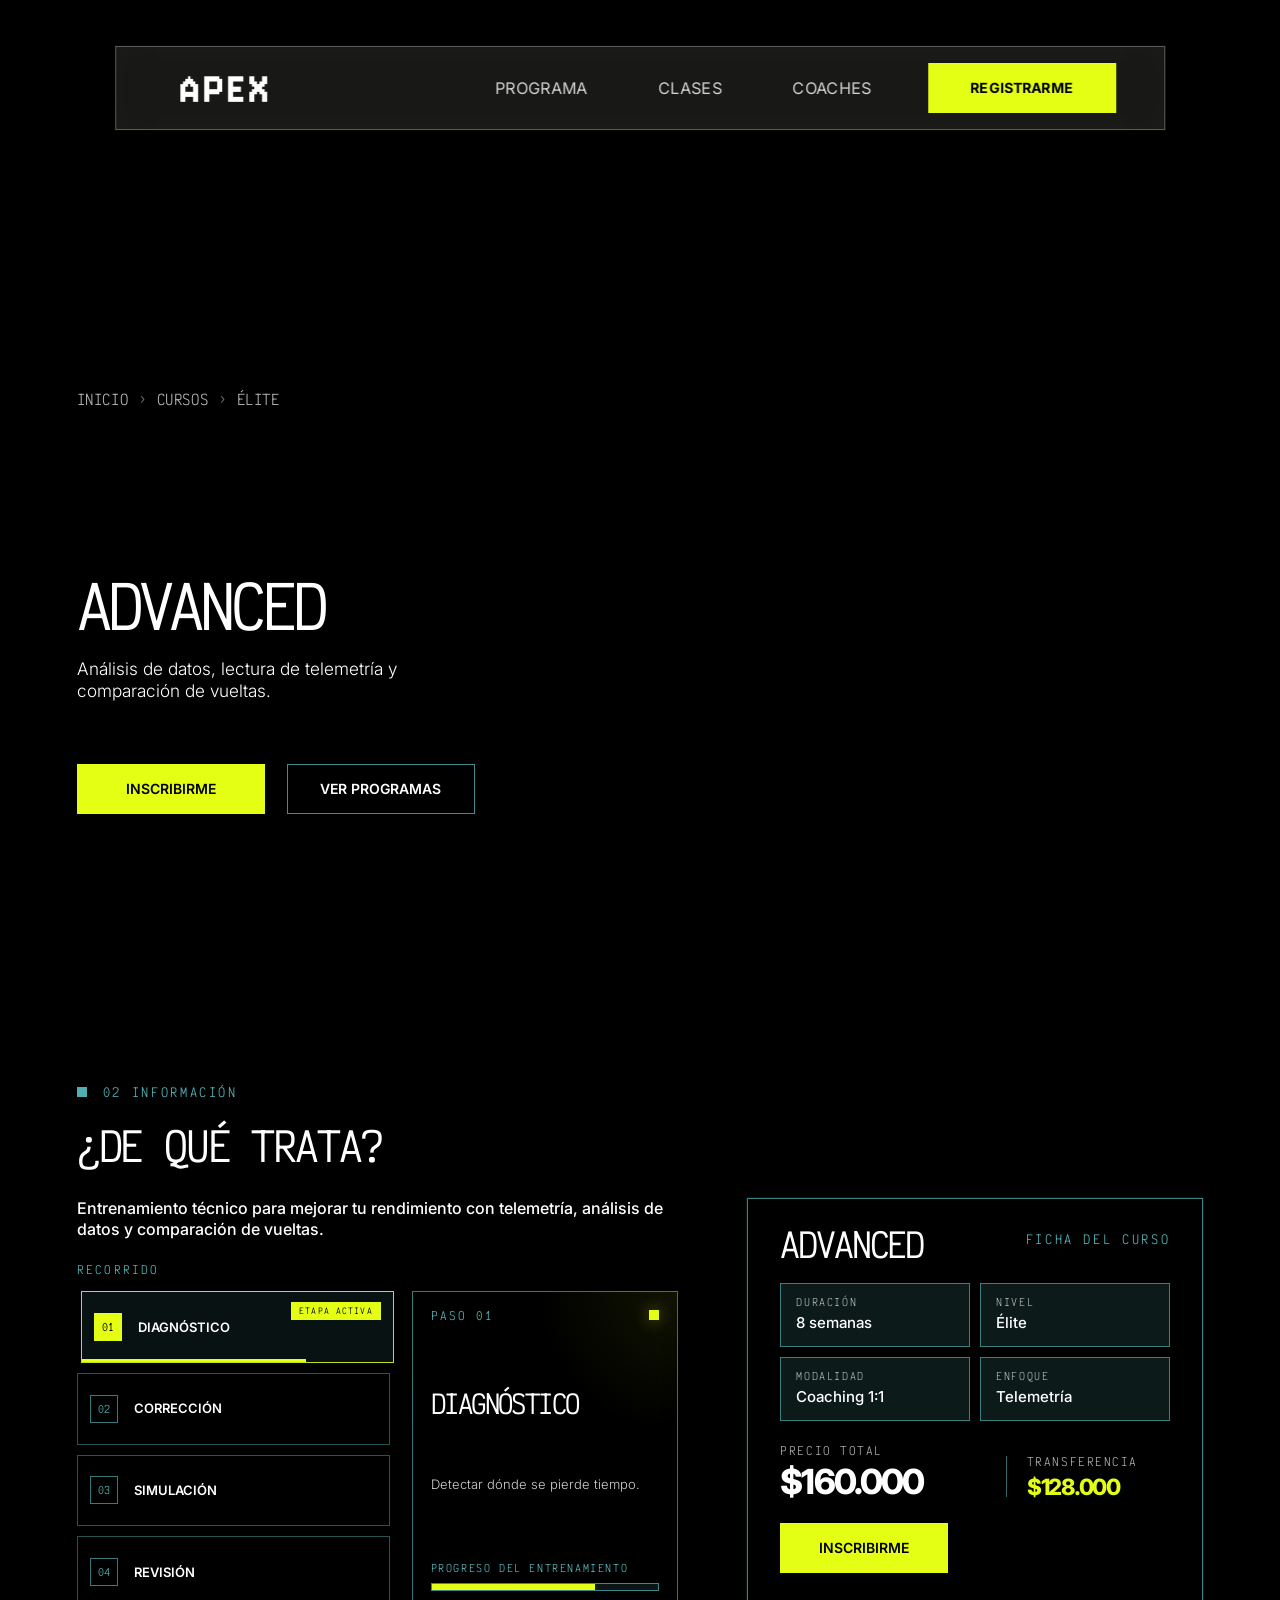
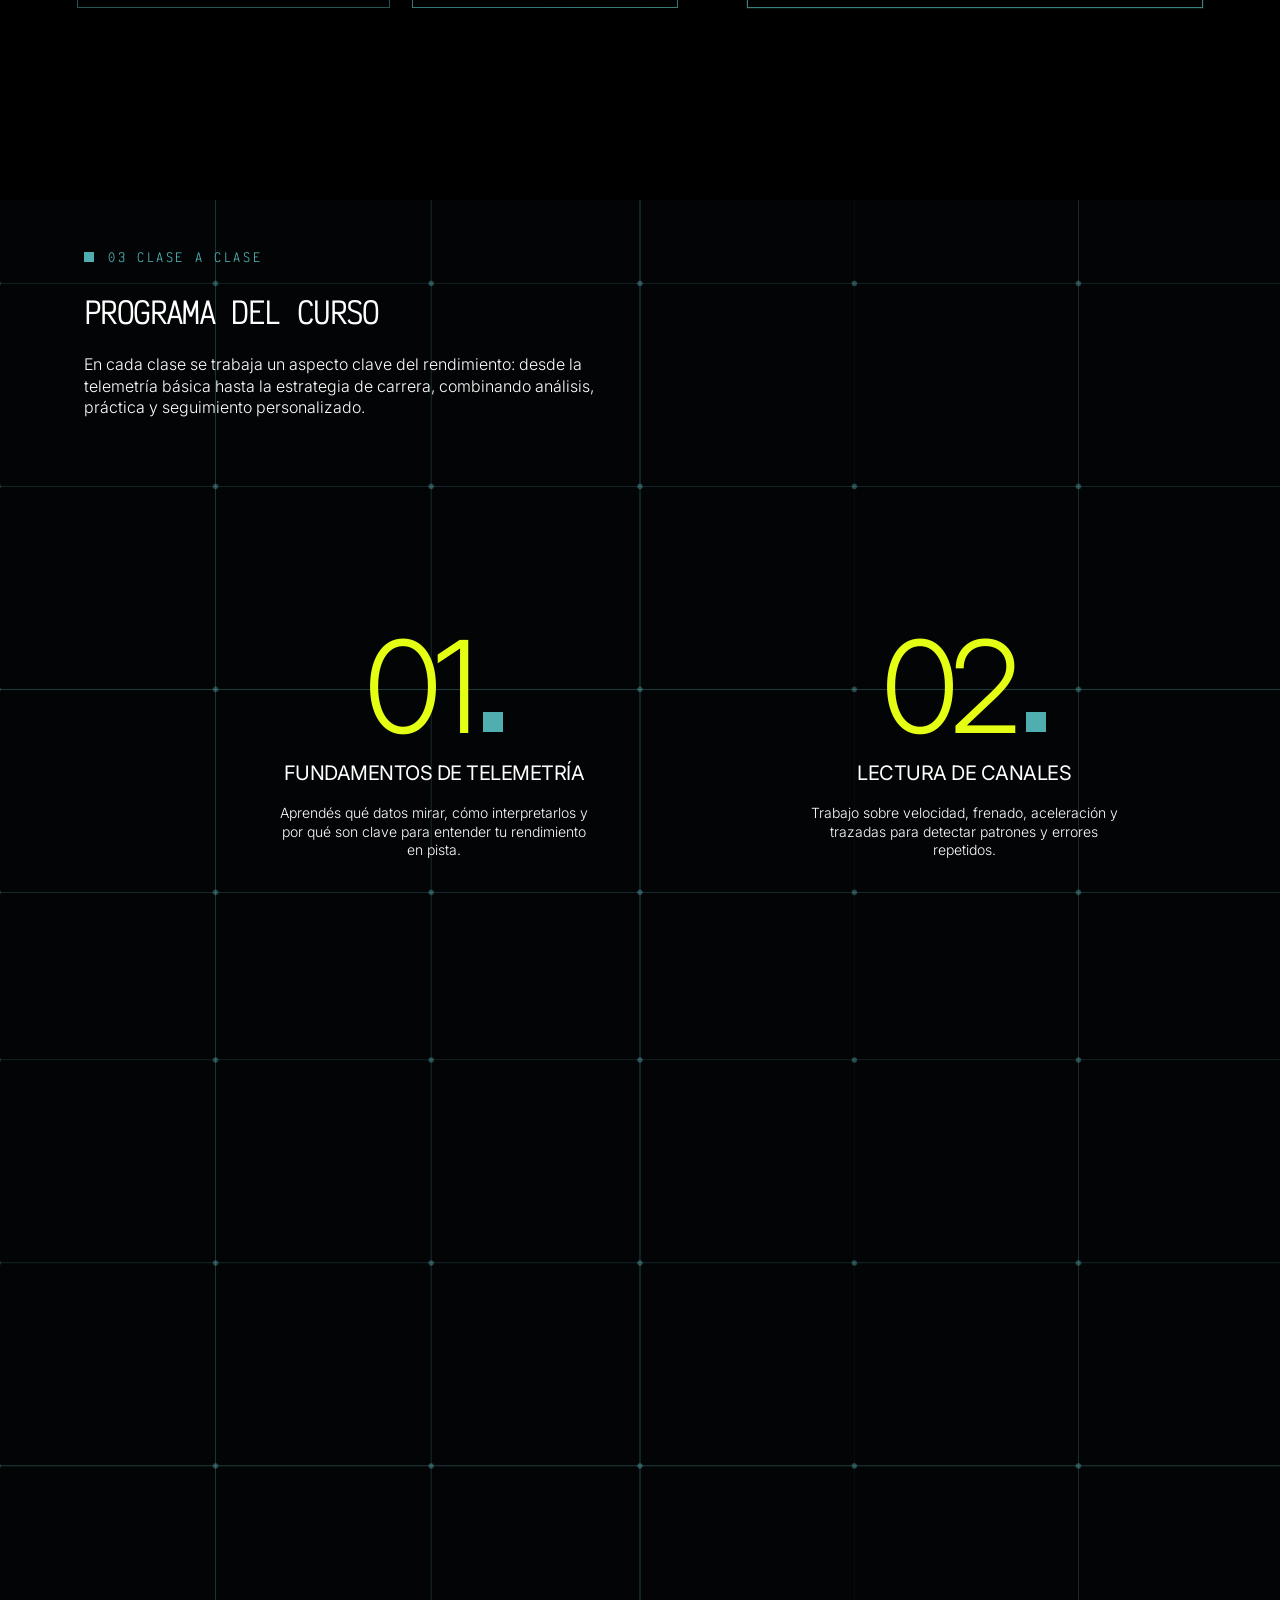
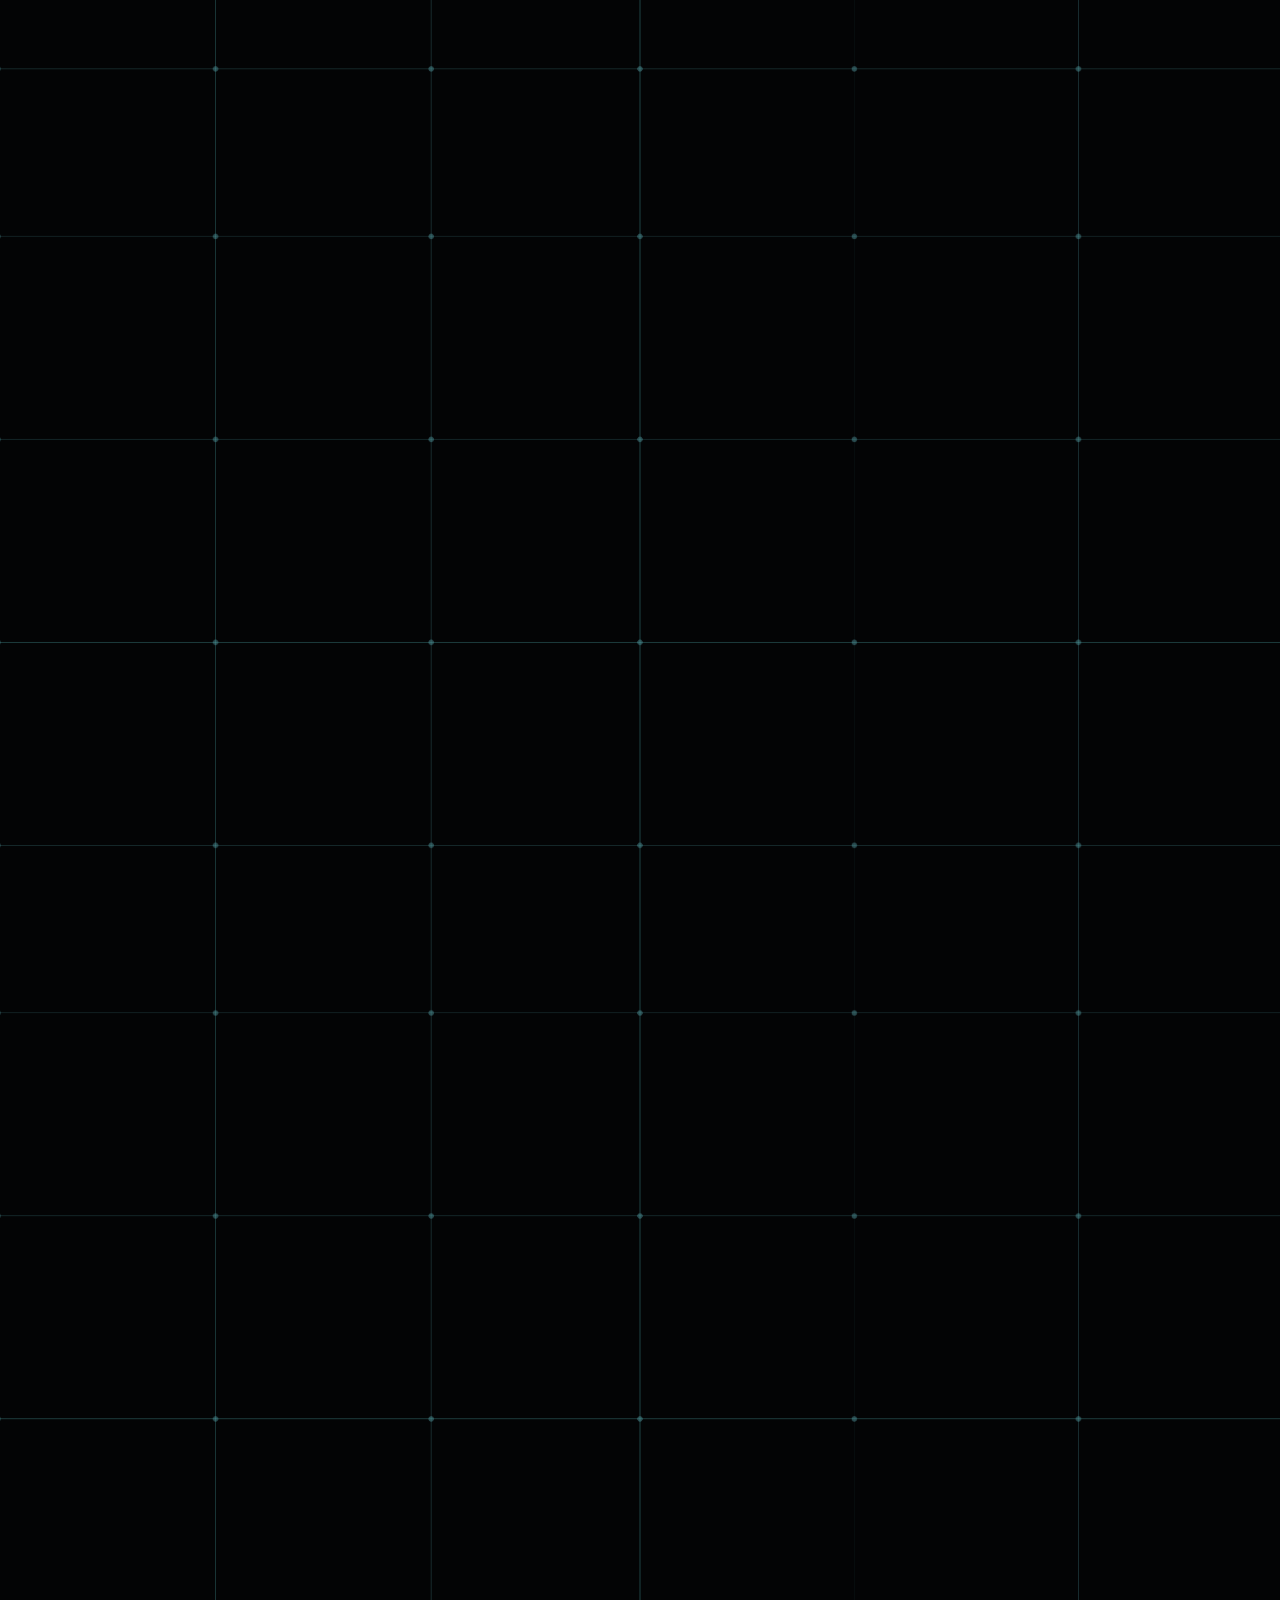
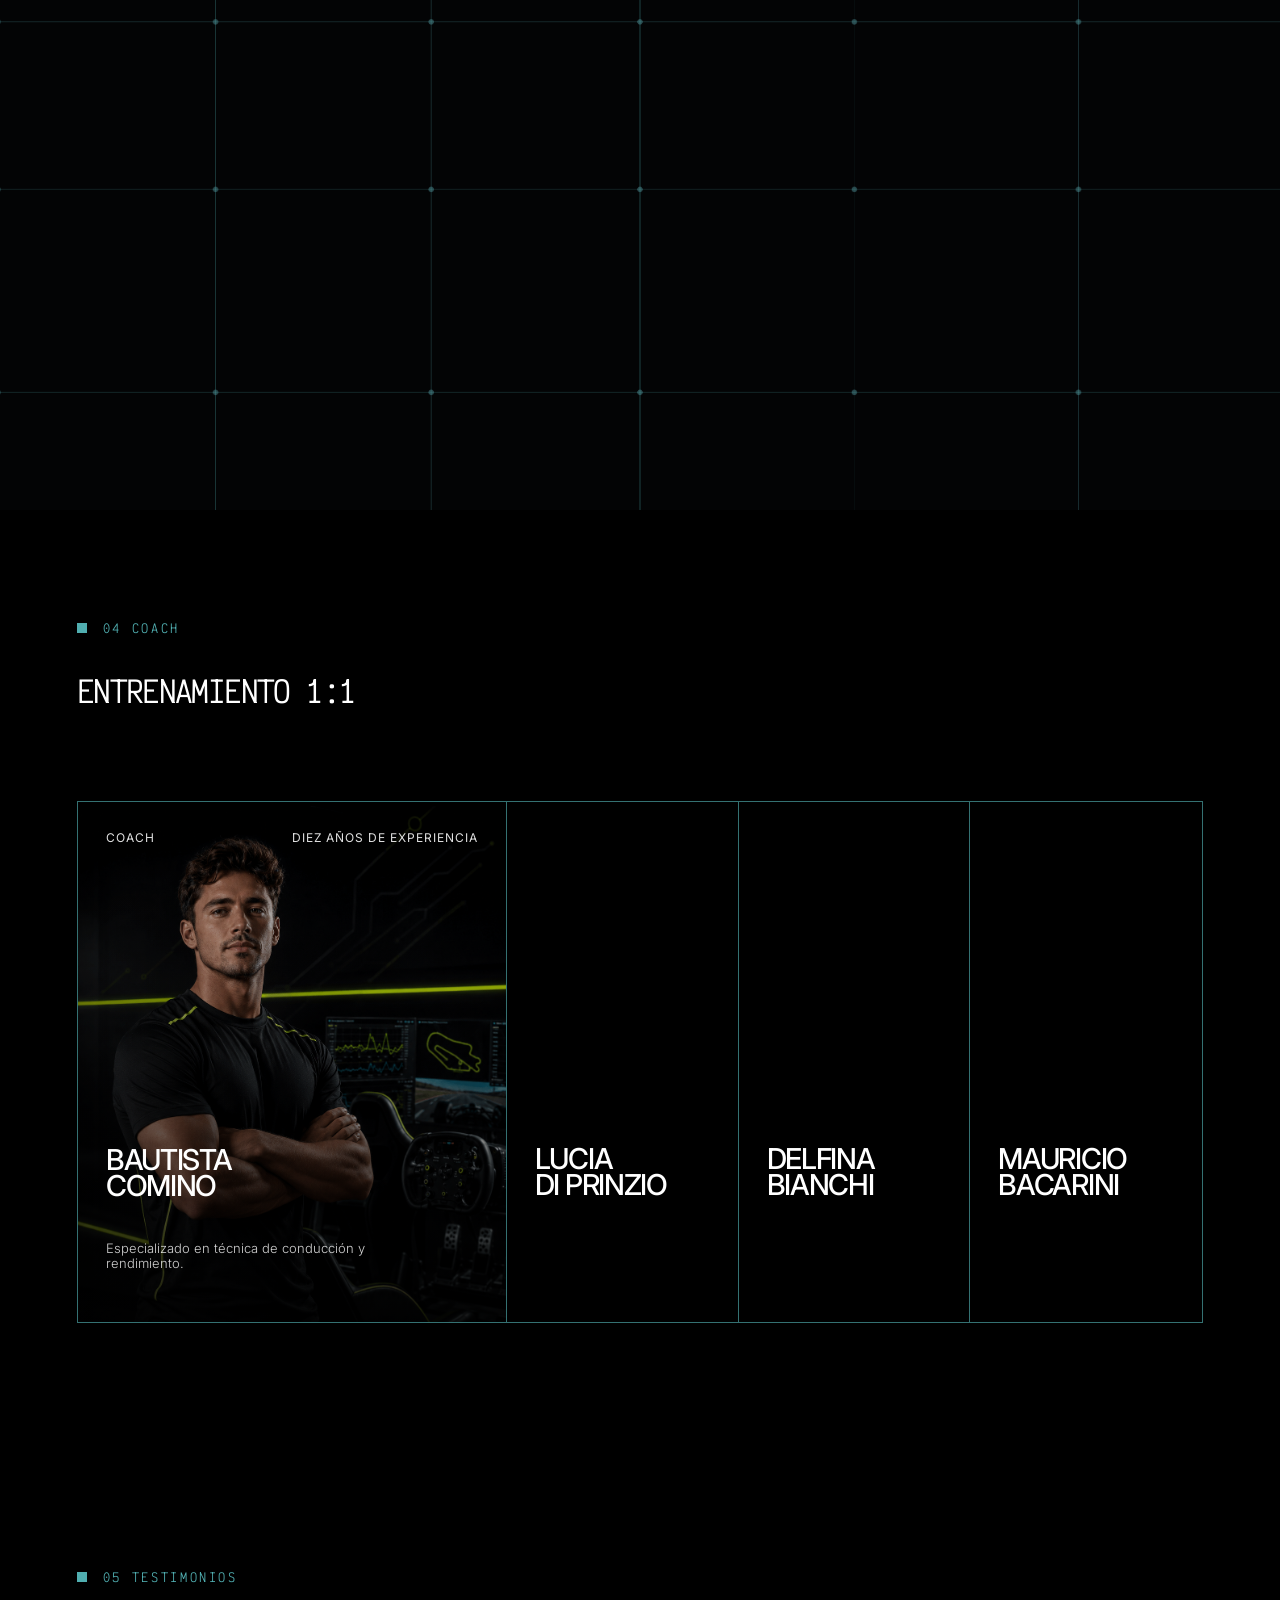
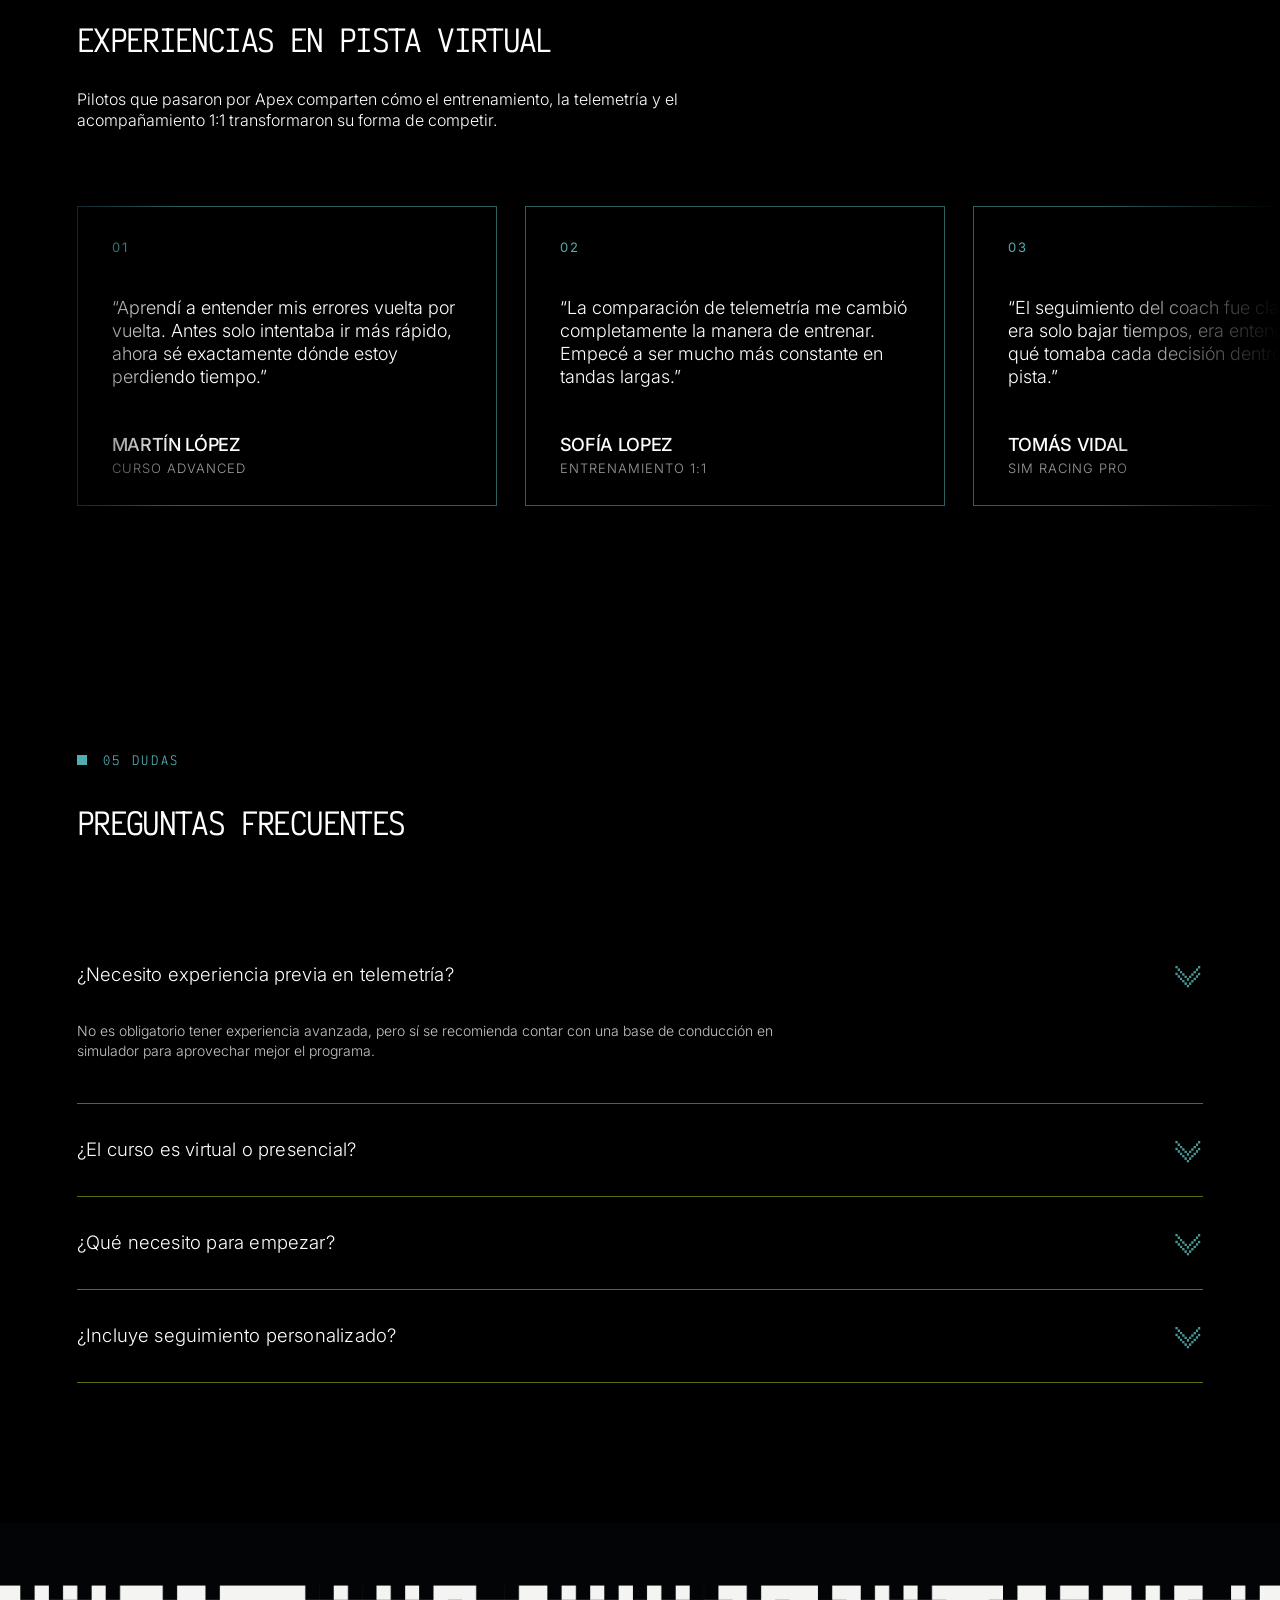
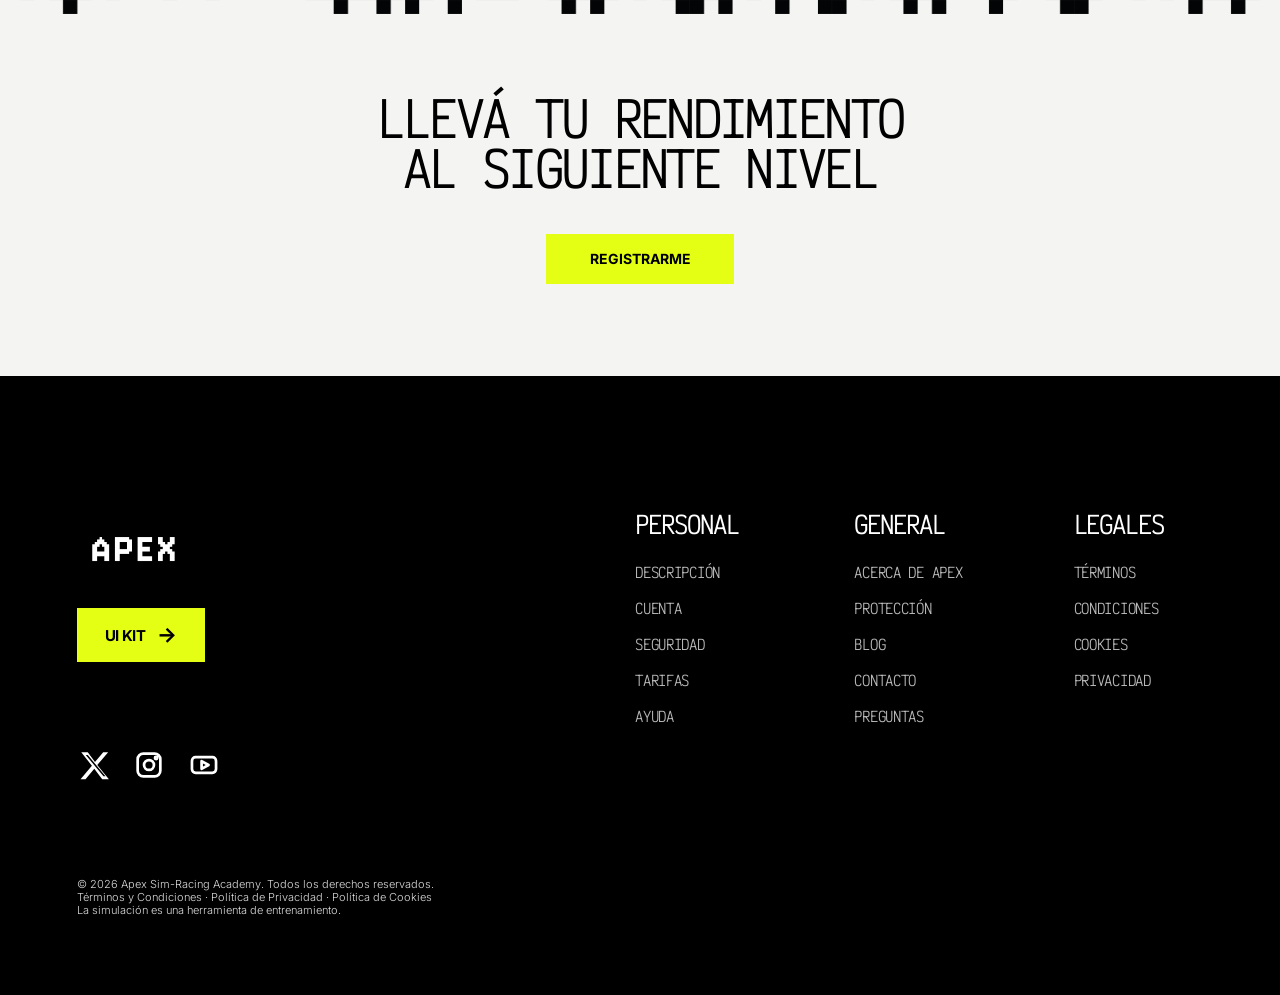
==== advanced.html @ 9633d056 "Add files via upload" ====
<!DOCTYPE html>
<html lang="es">
<head>
  <meta charset="UTF-8">
  <meta name="viewport" content="width=device-width, initial-scale=1.0">
  <title>APEX | Advanced</title>
  <link rel="preconnect" href="https://fonts.googleapis.com">
  <link rel="preconnect" href="https://fonts.gstatic.com" crossorigin>
  <link href="https://fonts.googleapis.com/css2?family=Inter:wght@300;400;500;600;700;800;900&family=Victor+Mono:wght@300;400;500;600;700&display=swap" rel="stylesheet">
  <link rel="preload" as="image" href="./img/advanced-hero.jpg" media="(min-width: 701px)" fetchpriority="high">
  <link rel="preload" as="image" href="./img/advanced-hero-mobile.png" media="(max-width: 700px)" fetchpriority="high">
  <link rel="stylesheet" href="./style.css">
</head>

<body id="top">

 <!-- PANTALLA DE CARGA -->
<div class="page-loader" id="pageLoader">
  <div class="page-loader-content">
    <img src="./img/marca-apex.png" alt="APEX" decoding="async" loading="eager" fetchpriority="high">
  </div>
</div>

  <!-- CURSOR GLOW -->
  <div class="cursor-glow"></div>

  <!-- NAVBAR MISMA QUE LA HOME -->
  <header class="navbar">
    <a href="index.html#top" class="brand" aria-label="Ir al inicio">
      <img src="./img/marca-apex.png" alt="APEX" decoding="async" loading="eager" fetchpriority="high">
    </a>

    <nav class="nav-links" id="primaryNavigation">
      <a href="#programa">Programa</a>
      <a href="#programa-advanced">Clases</a>
      <a href="#coaches">Coaches</a>
    </nav>

    <a href="#registro" class="btn btn-nav">Registrarme</a>

    <button class="menu-toggle" type="button" aria-label="Abrir menú" aria-controls="primaryNavigation" aria-expanded="false">
      <span></span>
      <span></span>
      <span></span>
    </button>
  </header>

  <main>

<!-- HERO ADVANCED -->
<section class="advanced-detail-hero">

  <div class="advanced-detail-bg">
    <picture>
      <source media="(max-width: 700px)" srcset="./img/advanced-hero-mobile.png">
      <img
        class="advanced-detail-img"
        src="./img/advanced-hero.jpg"
        alt="Piloto entrenando en simulador profesional"
        loading="eager"
        decoding="async"
        fetchpriority="high"
      >
    </picture>
  </div>

  <div class="advanced-detail-overlay"></div>

  <div class="advanced-detail-content">

    <div class="advanced-breadcrumb reveal reveal-delay-1">
      <a href="index.html#top">Inicio</a>
      <span>›</span>
      <a href="index.html#cursos">Cursos</a>
      <span>›</span>
      <p>Élite</p>
    </div>

    <h1 class="reveal reveal-delay-2">Advanced</h1>

    <p class="reveal reveal-delay-3">
      Análisis de datos, lectura de telemetría y comparación de vueltas.
    </p>

    <div class="advanced-hero-actions reveal reveal-delay-4">
      <a href="#registro" class="advanced-btn advanced-btn-primary">
        Inscribirme
      </a>

      <a href="index.html#cursos" class="advanced-btn advanced-btn-secondary">
        Ver programas
      </a>
    </div>

  </div>

</section>

<section class="advanced-info-section advanced-info-rework" id="programa">

  <div class="advanced-info-inner">

    <div class="advanced-info-header advanced-info-rework-header">
      <div class="section-tag advanced-tag reveal">
        <span></span>
        <p>02 Información</p>
      </div>

      <h2 class="reveal reveal-delay-1">¿De qué trata?</h2>
    </div>

    <div class="advanced-info-rework-layout">

      <div class="advanced-info-copy reveal reveal-delay-2">
        <p class="advanced-info-short">
          Entrenamiento técnico para mejorar tu rendimiento con telemetría,
          análisis de datos y comparación de vueltas.
        </p>
        <div class="advanced-info-method advanced-method-telemetry" aria-label="Recorrido metodológico del curso">
          <div class="advanced-method-heading">
            <span>Recorrido</span>
          </div>

          <div class="advanced-telemetry-panel">
            <div class="advanced-telemetry-steps" aria-label="Etapas del entrenamiento">
              <button
                class="advanced-telemetry-step is-active"
                type="button"
                data-step="Paso 01"
                data-title="Diagnóstico"
                data-text="Detectar dónde se pierde tiempo."
                data-bar="72%"
              >
                <span>01</span>
                <em class="advanced-step-badge">Etapa activa</em>
                <div>
                  <strong>Diagnóstico</strong>
                </div>
                <i style="--fill: 72%"></i>
              </button>

              <button
                class="advanced-telemetry-step"
                type="button"
                data-step="Paso 02"
                data-title="Corrección"
                data-text="Ajustar referencias por sector."
                data-bar="58%"
              >
                <span>02</span>
                <em class="advanced-step-badge">Etapa activa</em>
                <div>
                  <strong>Corrección</strong>
                </div>
                <i style="--fill: 58%"></i>
              </button>

              <button
                class="advanced-telemetry-step"
                type="button"
                data-step="Paso 03"
                data-title="Simulación"
                data-text="Sostener ritmo y consistencia."
                data-bar="84%"
              >
                <span>03</span>
                <em class="advanced-step-badge">Etapa activa</em>
                <div>
                  <strong>Simulación</strong>
                </div>
                <i style="--fill: 84%"></i>
              </button>

              <button
                class="advanced-telemetry-step"
                type="button"
                data-step="Paso 04"
                data-title="Revisión"
                data-text="Definir objetivos para seguir evolucionando."
                data-bar="100%"
              >
                <span>04</span>
                <em class="advanced-step-badge">Etapa activa</em>
                <div>
                  <strong>Revisión</strong>
                </div>
                <i style="--fill: 100%"></i>
              </button>
            </div>

            <div class="advanced-telemetry-display" aria-live="polite">
              <small id="advancedTelemetryStep">Paso 01</small>
              <strong id="advancedTelemetryTitle">Diagnóstico</strong>
              <p id="advancedTelemetryText">
                Detectar dónde se pierde tiempo.
              </p>

              <div class="advanced-telemetry-meter">
                <span>Progreso del entrenamiento</span>
                <div>
                  <i id="advancedTelemetryBar" style="width: 72%"></i>
                </div>
              </div>
            </div>
          </div>
        </div>
      </div>

      <aside class="advanced-course-sheet reveal reveal-delay-3" aria-label="Ficha técnica del curso Advanced">
        <div class="advanced-sheet-top">
          <span>Ficha del curso</span>
          <strong>Advanced</strong>
        </div>

        <div class="advanced-sheet-grid">
          <div class="advanced-sheet-item">
            <small>Duración</small>
            <p>8 semanas</p>
          </div>

          <div class="advanced-sheet-item">
            <small>Nivel</small>
            <p>Élite</p>
          </div>

          <div class="advanced-sheet-item">
            <small>Modalidad</small>
            <p>Coaching 1:1</p>
          </div>

          <div class="advanced-sheet-item">
            <small>Enfoque</small>
            <p>Telemetría</p>
          </div>
        </div>
<div class="advanced-sheet-price">
          <div>
            <span>Precio total</span>
            <strong>$160.000</strong>
          </div>

          <div class="advanced-sheet-discount">
            <span>Transferencia</span>
            <strong>$128.000</strong>
          </div>
        </div>

        <a href="mailto:contacto@apex.com" class="advanced-info-btn advanced-sheet-btn">
          Inscribirme
        </a>
      </aside>

    </div>

  </div>

</section>

<section class="advanced-program-section section-dark-grid" id="programa-advanced">
  <div class="advanced-program-sticky">
    <div class="advanced-program-inner">
      
      <div class="advanced-program-head reveal">
        <div class="section-kicker section-kicker-cyan">
          <span class="kicker-square"></span>
          <span>03 CLASE A CLASE</span>
        </div>

        <h2>PROGRAMA DEL CURSO</h2>

        <p>
          En cada clase se trabaja un aspecto clave del rendimiento:
          desde la <br> telemetría básica hasta la estrategia de carrera,
          combinando análisis, <br> práctica y seguimiento personalizado.
        </p>
      </div>

      <div class="advanced-program-track-wrap">
        <div class="advanced-program-track" id="advancedProgramTrack">
          
          <article class="advanced-program-card">
            <div class="advanced-program-number-wrap">
              <span class="advanced-program-number">01</span>
              <span class="advanced-program-dot"></span>
            </div>
            <h3>FUNDAMENTOS DE TELEMETRÍA</h3>
            <p>
              Aprendés qué datos mirar, cómo interpretarlos y por qué son clave
              para entender tu rendimiento en pista.
            </p>
          </article>

          <article class="advanced-program-card">
            <div class="advanced-program-number-wrap">
              <span class="advanced-program-number">02</span>
              <span class="advanced-program-dot"></span>
            </div>
            <h3>LECTURA DE CANALES</h3>
            <p>
              Trabajo sobre velocidad, frenado, aceleración y trazadas para
              detectar patrones y errores repetidos.
            </p>
          </article>

          <article class="advanced-program-card">
            <div class="advanced-program-number-wrap">
              <span class="advanced-program-number">03</span>
              <span class="advanced-program-dot"></span>
            </div>
            <h3>COMPARACIÓN DE VUELTAS</h3>
            <p>
              Comparás vueltas propias y de referencia para ver diferencias
              concretas en tiempo, decisión y ejecución.
            </p>
          </article>

          <article class="advanced-program-card">
            <div class="advanced-program-number-wrap">
              <span class="advanced-program-number">04</span>
              <span class="advanced-program-dot"></span>
            </div>
            <h3>TÉCNICA DE FRENADO</h3>
            <p>
              Ajuste de puntos de frenada, presión y liberación para ganar
              consistencia y mejorar la entrada en curva.
            </p>
          </article>

          <article class="advanced-program-card">
            <div class="advanced-program-number-wrap">
              <span class="advanced-program-number">05</span>
              <span class="advanced-program-dot"></span>
            </div>
            <h3>TRACCIÓN Y SALIDA</h3>
            <p>
              Se analiza la aplicación del acelerador y la transferencia de peso
              para optimizar la salida de cada curva.
            </p>
          </article>

          <article class="advanced-program-card">
            <div class="advanced-program-number-wrap">
              <span class="advanced-program-number">06</span>
              <span class="advanced-program-dot"></span>
            </div>
            <h3>RITMO DE CARRERA</h3>
            <p>
              Construcción de stints más regulares, gestión del error y lectura
              del desgaste para sostener rendimiento.
            </p>
          </article>

          <article class="advanced-program-card">
            <div class="advanced-program-number-wrap">
              <span class="advanced-program-number">07</span>
              <span class="advanced-program-dot"></span>
            </div>
            <h3>ESTRATEGIA Y DECISIÓN</h3>
            <p>
              Interpretación del contexto de carrera para tomar mejores
              decisiones en tiempo real y bajo presión.
            </p>
          </article>

          <article class="advanced-program-card">
            <div class="advanced-program-number-wrap">
              <span class="advanced-program-number">08</span>
              <span class="advanced-program-dot"></span>
            </div>
            <h3>SEGUIMIENTO PERSONALIZADO</h3>
            <p>
              Cierre del proceso con revisión individual, objetivos concretos
              y próximos pasos para seguir evolucionando.
            </p>
          </article>

        </div>
      </div>

    </div>
  </div>
</section>

<!-- =========================
     04 COACHES
========================= -->
<section class="advanced-coaches-section" id="coaches">

  <div class="advanced-coaches-inner">

    <div class="advanced-coaches-header reveal">
      <div class="section-tag advanced-tag">
        <span></span>
        <p>04 Coach</p>
      </div>

      <h2>Entrenamiento 1:1</h2>
    </div>

    <div class="coach-pixel-corner" aria-hidden="true">
      <span></span><span></span><span></span>
      <span></span><span></span><span></span>
      <span></span><span></span><span></span>
    </div>

    <div class="coach-accordion reveal reveal-delay-1" data-active="0">

      <!-- COACH 01 -->
      <article class="coach-panel is-active">
        <button class="coach-trigger" type="button" aria-label="Ver información de Bautista Comino">

          <div class="coach-image">
            <img src="./img/coach-facundo.png" alt="Bautista Comino" decoding="async" loading="lazy">
          </div>

          <div class="coach-panel-top">
            <span>Coach</span>
            <span>Diez años de experiencia</span>
          </div>

          <div class="coach-panel-content">
            <h3>Bautista<br>Comino</h3>
            <p>
              Especializado en técnica de conducción y rendimiento.
            </p>
          </div>

        </button>
      </article>

      <!-- COACH 02 -->
      <article class="coach-panel">
        <button class="coach-trigger" type="button" aria-label="Ver información de Lucia Di Prinzio">

          <div class="coach-image">
            <img src="./img/coach-lucia.png" alt="Lucia Di Prinzio" decoding="async" loading="lazy">
          </div>

          <div class="coach-panel-top">
            <span>Coach</span>
            <span>Telemetría avanzada</span>
          </div>

          <div class="coach-panel-content">
            <h3>Lucia<br>Di Prinzio</h3>
            <p>
              Especializada en lectura de datos, consistencia y mejora progresiva.
            </p>
          </div>

        </button>
      </article>

      <!-- COACH 03 -->
      <article class="coach-panel">
        <button class="coach-trigger" type="button" aria-label="Ver información de Delfina Bianchi">

<div class="coach-image">
  <img src="./img/coach-delfina.png" alt="Delfina Bianchi" decoding="async" loading="lazy">
</div>

          <div class="coach-panel-top">
            <span>Coach</span>
            <span>Estrategia de carrera</span>
          </div>

          <div class="coach-panel-content">
            <h3>Delfina<br>Bianchi</h3>
            <p>
              Especializada en estrategia, ritmo de carrera y toma de decisiones.
            </p>
          </div>

        </button>
      </article>

      <!-- COACH 04 -->
      <article class="coach-panel">
        <button class="coach-trigger" type="button" aria-label="Ver información de Mauricio Bacarini">

<div class="coach-image">
  <img src="./img/coach-mauricio.png" alt="Mauricio Bacarini" decoding="async" loading="lazy">
</div>

          <div class="coach-panel-top">
            <span>Coach</span>
            <span>Preparación competitiva</span>
          </div>

          <div class="coach-panel-content">
            <h3>Mauricio<br>Bacarini</h3>
            <p>
              Especializado en entrenamiento competitivo y clasificación bajo presión.
            </p>
          </div>

        </button>
      </article>

    </div>

  </div>

</section>

<!-- =========================
     05 TESTIMONIOS
========================= -->
<section class="advanced-testimonials-section" id="testimonios">

  <div class="advanced-testimonials-header reveal">
    <div class="section-tag advanced-tag">
      <span></span>
      <p>05 Testimonios</p>
    </div>

    <h2>Experiencias en pista virtual</h2>

    <p>
      Pilotos que pasaron por Apex comparten cómo el entrenamiento,
      la telemetría y el acompañamiento 1:1 transformaron su forma de competir.
    </p>
  </div>

  <div class="testimonials-loop reveal reveal-delay-1">

    <div class="testimonials-track">

      <!-- GRUPO 1 -->
      <article class="testimonial-card">
        <span>01</span>
        <p>
          “Aprendí a entender mis errores vuelta por vuelta. Antes solo intentaba ir más rápido,
          ahora sé exactamente dónde estoy perdiendo tiempo.”
        </p>
        <div>
          <h3>Martín López</h3>
          <small>Curso Advanced</small>
        </div>
      </article>

      <article class="testimonial-card">
        <span>02</span>
        <p>
          “La comparación de telemetría me cambió completamente la manera de entrenar.
          Empecé a ser mucho más constante en tandas largas.”
        </p>
        <div>
          <h3>Sofía Lopez</h3>
          <small>Entrenamiento 1:1</small>
        </div>
      </article>

      <article class="testimonial-card">
        <span>03</span>
        <p>
          “El seguimiento del coach fue clave. No era solo bajar tiempos,
          era entender por qué tomaba cada decisión dentro de la pista.”
        </p>
        <div>
          <h3>Tomás Vidal</h3>
          <small>Sim Racing Pro</small>
        </div>
      </article>

      <article class="testimonial-card">
        <span>04</span>
        <p>
          “Me ayudó muchísimo para competir con más seguridad. La práctica de clasificación
          bajo presión fue de las partes que más me sirvió.”
        </p>
        <div>
          <h3>Lucía Fernández</h3>
          <small>Programa Élite</small>
        </div>
      </article>

      <!-- GRUPO 2 REPETIDO PARA LOOP PERFECTO -->
      <article class="testimonial-card">
        <span>01</span>
        <p>
          “Aprendí a entender mis errores vuelta por vuelta. Antes solo intentaba ir más rápido,
          ahora sé exactamente dónde estoy perdiendo tiempo.”
        </p>
        <div>
          <h3>Martín López</h3>
          <small>Curso Advanced</small>
        </div>
      </article>

      <article class="testimonial-card">
        <span>02</span>
        <p>
          “La comparación de telemetría me cambió completamente la manera de entrenar.
          Empecé a ser mucho más constante en tandas largas.”
        </p>
        <div>
          <h3>Sofía Herrera</h3>
          <small>Entrenamiento 1:1</small>
        </div>
      </article>

      <article class="testimonial-card">
        <span>03</span>
        <p>
          “El seguimiento del coach fue clave. No era solo bajar tiempos,
          era entender por qué tomaba cada decisión dentro de la pista.”
        </p>
        <div>
          <h3>Tomás Vidal</h3>
          <small>Sim Racing Pro</small>
        </div>
      </article>

      <article class="testimonial-card">
        <span>04</span>
        <p>
          “Me ayudó muchísimo para competir con más seguridad. La práctica de clasificación
          bajo presión fue de las partes que más me sirvió.”
        </p>
        <div>
          <h3>Lucía Fernández</h3>
          <small>Programa Élite</small>
        </div>
      </article>

    </div>

  </div>

</section>

<!-- =========================
     05 PREGUNTAS FRECUENTES
========================= -->
<section class="advanced-faq-section" id="faq">

  <div class="advanced-faq-inner">

    <div class="advanced-faq-header reveal">
      <div class="section-tag advanced-tag">
        <span></span>
        <p>05 Dudas</p>
      </div>

      <h2>Preguntas frecuentes</h2>
    </div>

    <div class="faq-list reveal reveal-delay-1">

      <article class="faq-item is-open">
        <button class="faq-question" type="button">
          <span>¿Necesito experiencia previa en telemetría?</span>
          <img src="./img/arrow-pixel.png" alt="" decoding="async" loading="lazy">
        </button>

        <div class="faq-answer">
          <p>
            No es obligatorio tener experiencia avanzada, pero sí se recomienda contar
            con una base de conducción en simulador para aprovechar mejor el programa.
          </p>
        </div>
      </article>

      <article class="faq-item">
        <button class="faq-question" type="button">
          <span>¿El curso es virtual o presencial?</span>
          <img src="./img/arrow-pixel.png" alt="" decoding="async" loading="lazy">
        </button>

        <div class="faq-answer">
          <p>
            El programa combina clases virtuales, análisis de datos y seguimiento
            personalizado. Algunas prácticas pueden realizarse en simulador según disponibilidad.
          </p>
        </div>
      </article>

      <article class="faq-item">
        <button class="faq-question" type="button">
          <span>¿Qué necesito para empezar?</span>
          <img src="./img/arrow-pixel.png" alt="" decoding="async" loading="lazy">
        </button>

        <div class="faq-answer">
          <p>
            Necesitás acceso a un simulador, conexión estable y disponibilidad para
            realizar prácticas entre clases. El equipo técnico se ajusta según tu nivel.
          </p>
        </div>
      </article>

      <article class="faq-item">
        <button class="faq-question" type="button">
          <span>¿Incluye seguimiento personalizado?</span>
          <img src="./img/arrow-pixel.png" alt="" decoding="async" loading="lazy">
        </button>

        <div class="faq-answer">
          <p>
            Sí. Cada piloto recibe devoluciones específicas sobre su rendimiento,
            comparación de vueltas y objetivos concretos para seguir mejorando.
          </p>
        </div>
      </article>

    </div>

  </div>

</section>

<!-- =========================
     CTA FINAL + FOOTER ADVANCED
========================= -->
<section class="advanced-end-section" id="registro">

  <div class="advanced-end-bg" aria-hidden="true"></div>

  <div class="advanced-end-cta reveal">
    <h2>
      Llevá tu rendimiento<br>
      al siguiente nivel
    </h2>

    <a href="mailto:contacto@apex.com" class="advanced-end-btn">
      Registrarme
    </a>
  </div>

  <footer class="advanced-footer">

    <div class="advanced-footer-inner">

      <div class="advanced-footer-brand">

        <a href="index.html#top" class="advanced-footer-logo">
          <img src="./img/marca-apex.png" alt="APEX" decoding="async" loading="lazy">
        </a>

        <a href="./ui-kit.html" class="footer-ui-btn advanced-footer-ui-btn" aria-label="Abrir biblioteca UI Kit">
          <span>UI KIT</span>
          <span aria-hidden="true">→</span>
        </a>

        <div class="advanced-footer-social">

          <a href="#" aria-label="X">
            <svg viewBox="0 0 24 24" aria-hidden="true">
              <path d="M3 3h4.6l5.1 6.8L18.5 3H22l-7.7 9 8.2 10h-4.7l-5.6-7.3L6 22H2.5l8-9.4L3 3Zm3.2 2 12.5 15h1.4L7.6 5H6.2Z"/>
            </svg>
          </a>

          <a href="#" aria-label="Instagram">
            <svg viewBox="0 0 24 24" aria-hidden="true">
              <rect x="4" y="4" width="16" height="16" rx="4"></rect>
              <circle cx="12" cy="12" r="3.5"></circle>
              <circle cx="17" cy="7" r="0.8"></circle>
            </svg>
          </a>

          <a href="#" aria-label="YouTube">
            <svg viewBox="0 0 24 24" aria-hidden="true">
              <rect x="3.5" y="6.5" width="17" height="11" rx="2.6"></rect>
              <path d="M10.3 9.3L15.2 12L10.3 14.7Z"></path>
            </svg>
          </a>

        </div>

        <p class="advanced-footer-copy">
          © 2026 Apex Sim-Racing Academy. Todos los derechos reservados.<br>
          Términos y Condiciones · Política de Privacidad · Política de Cookies<br>
          La simulación es una herramienta de entrenamiento.
        </p>

      </div>

      <nav class="advanced-footer-nav" aria-label="Footer navigation">

        <div class="advanced-footer-col">
          <h3><button class="footer-accordion-trigger" type="button" aria-expanded="false">Personal</button></h3>
          <a href="#">Descripción</a>
          <a href="#">Cuenta</a>
          <a href="#">Seguridad</a>
          <a href="#">Tarifas</a>
          <a href="#">Ayuda</a>
        </div>

        <div class="advanced-footer-col">
          <h3><button class="footer-accordion-trigger" type="button" aria-expanded="false">General</button></h3>
          <a href="index.html#sobre-apex">Acerca de Apex</a>
          <a href="#">Protección</a>
          <a href="#">Blog</a>
          <a href="#registro">Contacto</a>
          <a href="#faq">Preguntas</a>
        </div>

        <div class="advanced-footer-col">
          <h3><button class="footer-accordion-trigger" type="button" aria-expanded="false">Legales</button></h3>
          <a href="#">Términos</a>
          <a href="#">Condiciones</a>
          <a href="#">Cookies</a>
          <a href="#">Privacidad</a>
        </div>

      </nav>

    </div>

  </footer>

</section>

  <script src="./script.js" defer></script>
</body>
</html>
---- style.css ----
:root {--black:#000000;--dark:#1b1b1b;--white:#ffffff;--neon:#e4ff14;--cyan:#50aeb0;--font-title:'Victor Mono',monospace;--font-text:'Inter',sans-serif;--side-padding:clamp(24px,6vw,96px)} * {margin:0;padding:0;box-sizing:border-box} html {scroll-behavior:smooth} body {background:var(--black);color:var(--white);font-family:var(--font-text);overflow-x:hidden;cursor:none} a {color:inherit;text-decoration:none}  .cursor-glow {position:fixed;left:0;top:0;width:34px;height:34px;border-radius:50%;pointer-events:none;z-index:999999;transform:translate(-50%,-50%);background:radial-gradient( circle,rgba(228,255,20,0.9) 0%,rgba(228,255,20,0.35) 36%,rgba(228,255,20,0) 72% );mix-blend-mode:screen;opacity:0;transition:opacity 0.2s ease,width 0.25s ease,height 0.25s ease} .cursor-glow.is-visible {opacity:1} .cursor-glow.is-hover {width:62px;height:62px}  .navbar {position:fixed;top:46px;left:50%;transform:translateX(-50%);width:min(82vw,1500px);height:84px;padding:0 48px;z-index:9999;display:flex;align-items:center;justify-content:space-between;background:rgba(28,28,27,0.88);border:1px solid rgba(255,255,255,0.28);backdrop-filter:blur(12px);-webkit-backdrop-filter:blur(12px);box-shadow:0 22px 70px rgba(0,0,0,0.55),0 0 0 1px rgba(228,255,20,0.04),inset 0 0 28px rgba(255,255,255,0.025);transition:top 0.3s ease,height 0.3s ease,background 0.3s ease,box-shadow 0.3s ease} .navbar.is-scrolled {top:22px;height:72px;background:rgba(20,20,19,0.94);box-shadow:0 18px 55px rgba(0,0,0,0.7),0 0 32px rgba(228,255,20,0.08)} .brand {display:flex;align-items:center} .brand img {width:130px;height:auto;display:block;filter:invert(1) brightness(3)} .nav-links {display:flex;align-items:center;gap:clamp(52px,5.5vw,96px);margin-left:auto;margin-right:56px} .nav-links a {position:relative;font-family:var(--font-text);font-size:16px;font-weight:400;text-transform:uppercase;letter-spacing:0.02em;color:rgba(255,255,255,0.82);transition:color 0.25s ease} .nav-links a::after {content:"";position:absolute;left:0;bottom:-9px;width:100%;height:1px;background:var(--neon);transform:scaleX(0);transform-origin:right;transition:transform 0.28s ease} .nav-links a:hover {color:var(--neon)} .nav-links a:hover::after {transform:scaleX(1);transform-origin:left}  .btn {position:relative;overflow:hidden;display:inline-flex;align-items:center;justify-content:center;background:var(--neon);color:var(--black);border:1px solid var(--neon);border-radius:0;font-family:var(--font-text);font-weight:700;text-transform:uppercase;letter-spacing:0.01em;cursor:none;transition:transform 0.28s ease,box-shadow 0.28s ease,background 0.28s ease,color 0.28s ease} .btn::before {content:"";position:absolute;inset:0;background:linear-gradient( 110deg,transparent 0%,transparent 35%,rgba(255,255,255,0.55) 48%,transparent 62%,transparent 100% );transform:translateX(-120%);transition:transform 0.65s ease} .btn:hover {transform:translateY(-4px);box-shadow:0 0 24px rgba(228,255,20,0.5),0 14px 34px rgba(0,0,0,0.45)} .btn:hover::before {transform:translateX(120%)} .btn:active {transform:translateY(-1px)} .btn-nav {min-width:168px;height:52px;padding:0 26px;font-size:15px} .btn-hero {min-width:210px;height:54px;padding:0 28px;margin-top:72px;font-size:15px}  .hero-section {position:relative;min-height:100vh;padding:0 var(--side-padding);overflow:hidden;display:flex;align-items:center;background-image:url("./img/hero-home.png");background-size:cover;background-position:center center;background-repeat:no-repeat} .hero-overlay {position:absolute;inset:0;z-index:1;background:linear-gradient( 90deg,rgba(0,0,0,0.88) 0%,rgba(0,0,0,0.74) 23%,rgba(0,0,0,0.38) 52%,rgba(0,0,0,0.05) 100% ),linear-gradient( 180deg,rgba(0,0,0,0.25) 0%,rgba(0,0,0,0) 58%,rgba(0,0,0,0.94) 100% )} .hero-content {position:relative;z-index:2;width:min(720px,100%);padding-top:110px} .hero-content h1 {font-family:var(--font-title);font-size:clamp(60px,7.4vw,85px);line-height:1;letter-spacing:-0.075em;text-transform:uppercase;font-weight:500;color:var(--white)} .hero-content p {max-width:520px;margin-top:38px;font-family:var(--font-text);font-size:clamp(17px,1.25vw,22px);line-height:1.22;color:rgba(255,255,255,0.86)}  .reveal {opacity:0;transform:translateY(42px);filter:blur(8px);transition:opacity 0.85s ease,transform 0.85s cubic-bezier(0.22,1,0.36,1),filter 0.85s ease} .reveal.is-visible {opacity:1;transform:translateY(0);filter:blur(0)}  @media (max-width:900px) {body {cursor:auto} .cursor-glow {display:none} .navbar {top:18px;width:calc(100% - 32px);height:auto;min-height:84px;padding:18px 20px;flex-wrap:wrap;gap:18px} .navbar.is-scrolled {top:12px;height:auto} .brand img {width:96px} .nav-links {order:3;width:100%;margin:0;gap:18px;justify-content:space-between} .nav-links a {font-size:12px} .btn-nav {min-width:142px;height:46px;font-size:13px} .hero-section {min-height:100svh;padding:0 22px;align-items:flex-end;background-position:72% center} .hero-overlay {background:linear-gradient( 90deg,rgba(0,0,0,0.86) 0%,rgba(0,0,0,0.55) 48%,rgba(0,0,0,0.12) 100% ),linear-gradient( 180deg,rgba(0,0,0,0.28) 0%,rgba(0,0,0,0.16) 42%,rgba(0,0,0,0.98) 100% )} .hero-content {padding-top:0;padding-bottom:74px} .hero-content h1 {font-size:clamp(38px,12vw,58px);line-height:0.96} .hero-content p {max-width:330px;margin-top:22px;font-size:15px} .btn-hero {min-width:178px;height:48px;margin-top:34px;font-size:13px}}  .menu-toggle {display:none}  @media (max-width:900px) {body {cursor:auto} .cursor-glow {display:none} .navbar {position:fixed;top:34px;left:50%;transform:translateX(-50%);width:calc(100% - 48px);height:90px;min-height:0;padding:0 40px;display:flex;align-items:center;justify-content:space-between;flex-wrap:nowrap;background:rgba(28,28,27,0.9);border:1px solid rgba(255,255,255,0.34);backdrop-filter:blur(10px);-webkit-backdrop-filter:blur(10px);box-shadow:0 18px 52px rgba(0,0,0,0.7),0 0 22px rgba(228,255,20,0.06);z-index:9999} .navbar.is-scrolled {top:20px;height:76px} .brand img {width:105px;height:auto;display:block} .nav-links,.btn-nav {display:none} .menu-toggle {width:48px;height:36px;padding:0;border:0;background:transparent;display:flex;flex-direction:column;align-items:stretch;justify-content:space-between;cursor:pointer} .menu-toggle span {width:100%;height:2px;background:rgba(255,255,255,0.82);display:block;transition:background 0.25s ease,transform 0.25s ease} .menu-toggle:hover span {background:var(--neon)} .hero-section {min-height:100svh;padding:0 54px 0;align-items:flex-end;background-size:cover;background-position:72% center;background-repeat:no-repeat} .hero-overlay {background:linear-gradient( 90deg,rgba(0,0,0,0.72) 0%,rgba(0,0,0,0.38) 48%,rgba(0,0,0,0.05) 100% ),linear-gradient( 180deg,rgba(0,0,0,0.05) 0%,rgba(0,0,0,0.08) 42%,rgba(0,0,0,0.94) 100% )} .hero-content {width:100%;max-width:520px;padding-top:0;padding-bottom:84px} .hero-content h1 {font-size:clamp(38px,9.7vw,58px);line-height:0.96;letter-spacing:-0.075em} .hero-content p {max-width:430px;margin-top:26px;font-size:clamp(14px,3.2vw,17px);line-height:1.18} .btn-hero {min-width:260px;height:66px;margin-top:60px;padding:0 30px;font-size:20px;border-radius:0}}  @media (max-width:560px) {.navbar {top:26px;width:calc(100% - 32px);height:78px;padding:0 28px} .brand img {width:96px} .menu-toggle {width:38px;height:28px} .hero-section {padding:0 28px;background-position:76% center} .hero-content {padding-bottom:62px} .hero-content h1 {font-size:38px} .hero-content p {max-width:310px;font-size:14px} .btn-hero {min-width:210px;height:54px;margin-top:44px;font-size:15px}} .about-apex {padding:110px 0 90px;background:#000;color:#fff} .about-apex__inner {width:min(1280px,calc(100% - 120px));margin:0 auto;display:grid;grid-template-columns:1fr 1.02fr;gap:42px;align-items:center} .about-apex__kicker {margin-bottom:20px} .about-apex__kicker .section-kicker__text {font-family:"Victor Mono",monospace;font-size:14px;letter-spacing:0.16em;color:#52c8d6;text-transform:uppercase} .about-apex__title {font-family:"Victor Mono",monospace;font-size:clamp(34px,3.7vw,56px);line-height:0.96;letter-spacing:-0.02em;text-transform:uppercase;margin:0 0 24px 0;max-width:470px} .about-apex__lead,.about-apex__text {font-family:"Inter",sans-serif;font-weight:300;font-size:16px;line-height:1.38;color:#f2f2f2;max-width:610px} .about-apex__lead {margin:0 0 24px 0} .about-apex__text {margin:0 0 42px 0} .about-apex__stats {display:flex;gap:42px;flex-wrap:wrap;margin-bottom:38px} .about-apex__stat strong {display:flex;align-items:baseline;gap:2px;font-family:"Inter",sans-serif;font-size:clamp(28px,3.2vw,46px);line-height:0.95;font-weight:700;color:#fff;margin-bottom:10px} .about-apex__stat strong .count-up {font-size:inherit;font-weight:inherit;line-height:inherit;display:inline-block} .about-apex__stat-label {display:block;font-family:"Inter",sans-serif;font-size:14px;line-height:1.05;font-weight:700;text-transform:uppercase;color:#fff} .about-apex__button {display:inline-flex;align-items:center;justify-content:center;min-width:156px;height:54px;padding:0 26px;background:#e4ff14;color:#000;text-decoration:none;font-family:"Inter",sans-serif;font-size:15px;font-weight:700;text-transform:uppercase;transition:transform 0.25s ease,box-shadow 0.25s ease} .about-apex__button:hover {transform:translateY(-2px);box-shadow:0 0 20px rgba(228,255,20,0.25)} .about-apex__visual {display:flex;justify-content:flex-end} .track-map {position:relative;width:min(100%,660px)} .track-map__image {display:block;width:100%;height:auto} .track-point {position:absolute;width:26px;height:26px;border-radius:999px;transform:translate(-50%,-50%);border:1.5px solid #dfff14;background:rgba(0,0,0,0.92);color:#dfff14;font-family:"Inter",sans-serif;font-size:11px;font-weight:700;line-height:1;display:inline-flex;align-items:center;justify-content:center;cursor:pointer;z-index:4;box-shadow:0 0 0 1px rgba(223,255,20,0.10),0 0 14px rgba(223,255,20,0.10);transition:transform 0.22s ease,background 0.22s ease,color 0.22s ease,box-shadow 0.22s ease} .track-point:hover,.track-point.is-active {background:#dfff14;color:#000;box-shadow:0 0 22px rgba(223,255,20,0.34)} .track-popup {position:absolute;width:220px;min-height:102px;padding:14px 14px 14px 14px;background:rgba(0,0,0,0.96);border:1px solid rgba(82,200,214,0.55);color:#fff;z-index:2;opacity:0;transform:translateY(8px);transition:opacity 0.22s ease,transform 0.22s ease;pointer-events:none} .track-popup.is-visible {opacity:1;transform:translateY(0)} .track-popup h4 {margin:0 0 8px 0;font-family:"Inter",sans-serif;font-size:12px;font-weight:700;line-height:1;letter-spacing:0.04em;text-transform:uppercase;color:#dfff14} .track-popup p {margin:0;font-family:"Inter",sans-serif;font-size:13px;line-height:1.34;font-weight:400;color:#f4f4f4;max-width:100%} @media (max-width:1100px) {.about-apex__inner {grid-template-columns:1fr;gap:50px} .about-apex__visual {justify-content:flex-start} .track-map {width:min(100%,620px)}} @media (max-width:768px) {.about-apex {padding:84px 0 74px} .about-apex__inner {width:min(100% - 36px,1280px)} .about-apex__title {font-size:40px} .about-apex__lead,.about-apex__text {font-size:15px} .about-apex__stats {gap:28px} .track-point {width:24px;height:24px;font-size:10px} .track-popup {width:185px;padding:12px} .track-popup p {font-size:12px}}  .sponsors-section {position:relative;width:100%;height:168px;background:var(--neon);overflow:hidden;display:flex;align-items:center} .sponsors-track {display:flex;width:max-content;animation:sponsorsLoop 22s linear infinite} .sponsors-section:hover .sponsors-track {animation-play-state:paused} .sponsors-group {display:flex;align-items:center;gap:clamp(90px,9vw,180px);padding:0 clamp(60px,7vw,120px);flex-shrink:0} .sponsor-logo {display:block;width:auto;height:auto;object-fit:contain;filter:brightness(0);opacity:0.96;flex-shrink:0}  .sponsor-visa {height:64px} .sponsor-heineken {height:76px} .sponsor-santander {height:70px} .sponsor-gatorade {height:82px} @keyframes sponsorsLoop {from {transform:translateX(0)} to {transform:translateX(-50%)}}  @media (max-width:900px) {.sponsors-section {height:132px} .sponsors-track {animation-duration:18s} .sponsors-group {gap:70px;padding:0 46px} .sponsor-visa {height:44px} .sponsor-heineken {height:54px} .sponsor-santander {height:50px} .sponsor-gatorade {height:58px}} @media (max-width:560px) {.sponsors-section {height:104px} .sponsors-track {animation-duration:15s} .sponsors-group {gap:48px;padding:0 32px} .sponsor-visa {height:34px} .sponsor-heineken {height:42px} .sponsor-santander {height:38px} .sponsor-gatorade {height:46px}}  .statement-section {position:relative;height:205vh;background:#000;overflow:visible} .statement-bg {position:absolute;inset:0;opacity:1;background-image:url("./img/grilla.png");background-size:100% auto;background-position:center top;background-repeat:repeat-y} .statement-bg::after {content:"";position:absolute;inset:0;background:radial-gradient( circle at center,rgba(0,0,0,0) 0%,rgba(0,0,0,0.1) 45%,rgba(0,0,0,0.55) 100% );pointer-events:none} .statement-sticky {position:sticky;top:0;height:100vh;padding:0 var(--side-padding);display:flex;align-items:center;justify-content:center;overflow:hidden} .statement-title {position:relative;z-index:2;width:min(1240px,100%);margin:0;font-family:var(--font-text);font-size:clamp(56px,5vw,92px);line-height:1.12;font-weight:400;letter-spacing:0.015em;text-transform:uppercase;text-align:center;color:#fff} .statement-line {display:block} .statement-char {display:inline-block;opacity:0;filter:blur(7px);transform:translateY(18px);transition:opacity 0.18s ease,filter 0.18s ease,transform 0.18s ease,color 0.18s ease} .statement-char.is-visible {opacity:1;filter:blur(0);transform:translateY(0)} .accent .statement-char {color:var(--neon)}  @media (max-width:900px) {.statement-section {height:185vh} .statement-bg {background-size:150% auto;background-position:center top} .statement-title {font-size:clamp(38px,8vw,68px);line-height:1.15}} @media (max-width:560px) {.statement-section {height:168vh} .statement-sticky {padding:0 22px} .statement-bg {background-size:190% auto} .statement-title {font-size:33px;line-height:1.16}}  .pillars-section {background:#ffffff !important;color:#111111 !important;padding:clamp(90px,8vw,135px) var(--side-padding) clamp(80px,7vw,120px) !important;overflow:hidden} .pillars-header {margin-bottom:48px !important} .pillars-tag {display:flex !important;align-items:center !important;gap:16px !important;margin-bottom:34px !important} .pillars-tag span {width:10px !important;height:10px !important;background:#111111 !important;display:block !important;flex:0 0 10px !important} .pillars-tag p {margin:0 !important;padding:0 !important;color:#111111 !important;font-family:var(--font-title) !important;font-size:13px !important;line-height:1 !important;text-transform:uppercase !important;letter-spacing:0.18em !important} .pillars-header h2 {font-family:var(--font-title) !important;color:#111111 !important;font-size:clamp(34px,3.5vw,42px) !important;line-height:0.98 !important;letter-spacing:-0.06em !important;text-transform:uppercase !important;font-weight:600 !important}  .pillars-accordion {width:100%;display:flex;gap:clamp(18px,1.6vw,30px);height:clamp(360px,31vw,520px)} .pillar-card {position:relative !important;flex:0.58;height:100% !important;min-height:0 !important;aspect-ratio:auto !important;overflow:hidden !important;background:#000 !important;cursor:pointer !important;transition:flex 0.75s cubic-bezier(0.22,1,0.36,1),filter 0.45s ease,transform 0.45s ease !important} .pillar-card.is-active {flex:3.45} .pillar-card img {width:100% !important;height:100% !important;min-height:0 !important;display:block !important;object-fit:cover !important;object-position:center !important;filter:brightness(0.68) contrast(1.08) saturate(1.05) !important;transform:scale(1) !important;transition:transform 0.75s cubic-bezier(0.22,1,0.36,1),filter 0.75s cubic-bezier(0.22,1,0.36,1) !important} .pillar-card.is-active img {filter:brightness(0.82) contrast(1.1) saturate(1.08) !important;transform:scale(1.03) !important}  .pillar-content {position:absolute;inset:0;z-index:2;padding:clamp(28px,3vw,58px);display:flex;flex-direction:column;justify-content:space-between;background:linear-gradient( 180deg,rgba(0,0,0,0.05) 0%,rgba(0,0,0,0.22) 45%,rgba(0,0,0,0.78) 100% )} .pillar-number {font-family:var(--font-title);color:var(--neon);font-size:clamp(38px,4vw,62px) !important;line-height:1;letter-spacing:-0.08em;font-weight:600;opacity:0.82;transition:opacity 0.35s ease,transform 0.45s ease} .pillar-card:not(.is-active) .pillar-number {transform:translateY(8px)} .pillar-text {max-width:720px;opacity:0;transform:translateY(28px);transition:opacity 0.45s ease,transform 0.55s cubic-bezier(0.22,1,0.36,1)} .pillar-card.is-active .pillar-text {opacity:1;transform:translateY(0);transition-delay:0.18s} .pillar-text h3 {font-family:var(--font-title);color:var(--neon);font-size:clamp(20px,2vw,30px) !important;line-height:1;letter-spacing:-0.03em !important;text-transform:uppercase;font-weight:600;margin-bottom:14px !important} .pillar-text p {max-width:560px !important;font-family:var(--font-text);color:#ffffff;font-size:clamp(13px,1vw,16px) !important;line-height:1.35 !important;font-weight:600}  .pillar-card:not(.is-active) .pillar-content {padding:clamp(24px,2.5vw,44px)} .pillar-card:not(.is-active) .pillar-text {display:none} .pillar-card:hover img {filter:brightness(0.88) contrast(1.12) saturate(1.08) !important}  @media (max-width:900px) {.pillars-accordion {flex-direction:column;height:auto} .pillar-card,.pillar-card.is-active {flex:none;height:360px !important} .pillar-card:not(.is-active) {height:160px !important} .pillar-text {max-width:90%}} @media (max-width:600px) {.pillars-section {padding:78px 22px 90px !important} .pillar-card,.pillar-card.is-active {height:430px !important} .pillar-card:not(.is-active) {height:130px !important} .pillar-content {padding:26px !important} .pillar-number {font-size:48px !important} .pillar-text h3 {font-size:25px !important} .pillar-text p {font-size:14px !important;line-height:1.35 !important}}  @media (max-width:900px) {.pillars-section {background:#000 !important;color:#fff !important;padding:78px 22px 96px !important} .pillars-header {margin-bottom:48px !important} .pillars-tag {margin-bottom:28px !important} .pillars-tag span {background:#50aeb0 !important} .pillars-tag p {color:#50aeb0 !important;font-size:11px !important} .pillars-header h2 {color:rgba(255,255,255,0.12) !important;font-size:35px !important;line-height:1 !important;letter-spacing:-0.06em !important} .pillars-accordion {display:flex !important;flex-direction:column !important;gap:34px !important;height:auto !important} .pillar-card,.pillar-card.is-active,.pillar-card:not(.is-active) {flex:none !important;width:100% !important;height:330px !important;min-height:0 !important;aspect-ratio:auto !important;background:#000 !important;overflow:hidden !important;cursor:pointer !important} .pillar-card img,.pillar-card.is-active img,.pillar-card:not(.is-active) img {width:100% !important;height:100% !important;object-fit:cover !important;object-position:center !important;transform:scale(1) !important;filter:brightness(0.66) contrast(1.1) saturate(1.05) !important} .pillar-card:hover img {transform:scale(1.02) !important} .pillar-content,.pillar-card:not(.is-active) .pillar-content {position:absolute !important;inset:0 !important;padding:0 26px 34px !important;display:flex !important;flex-direction:column !important;justify-content:flex-end !important;background:linear-gradient( 180deg,rgba(0,0,0,0.02) 0%,rgba(0,0,0,0.2) 45%,rgba(0,0,0,0.88) 100% ) !important} .pillar-number {display:none !important} .pillar-text,.pillar-card:not(.is-active) .pillar-text,.pillar-card.is-active .pillar-text {display:block !important;opacity:1 !important;transform:none !important;max-width:82% !important} .pillar-text h3 {margin:0 0 16px !important;font-family:var(--font-title) !important;color:var(--neon) !important;font-size:30px !important;line-height:1 !important;letter-spacing:0.06em !important;text-transform:uppercase !important;font-weight:500 !important} .pillar-text p {max-width:300px !important;margin:0 !important;font-family:var(--font-text) !important;color:#fff !important;font-size:12px !important;line-height:1.35 !important;font-weight:500 !important;text-transform:uppercase !important}} @media (max-width:560px) {.pillars-section {padding:72px 20px 88px !important} .pillars-accordion {gap:28px !important} .pillar-card,.pillar-card.is-active,.pillar-card:not(.is-active) {height:300px !important} .pillar-content,.pillar-card:not(.is-active) .pillar-content {padding:0 24px 30px !important} .pillar-text h3 {font-size:27px !important} .pillar-text p {font-size:11px !important;max-width:280px !important}}  .tech2-section {height:330vh !important;background:#000 !important;position:relative !important} .tech2-scene {position:sticky !important;top:92px !important;height:calc(100vh - 92px) !important;background:#000 !important;overflow:hidden !important;--copy-opacity:1;--wheel-left:68vw;--wheel-top:44%;--wheel-width:38vw}  .tech2-copy {position:absolute !important;left:var(--side-padding) !important;top:13% !important;width:min(520px,38vw) !important;color:#fff !important;opacity:var(--copy-opacity) !important;transition:opacity 0.16s linear !important;z-index:3 !important} .tech2-tag {display:flex !important;align-items:center !important;gap:16px !important;margin-bottom:42px !important} .tech2-tag span {width:10px !important;height:10px !important;background:#50aeb0 !important;display:block !important;flex:0 0 10px !important} .tech2-tag p {margin:0 !important;padding:0 !important;color:#50aeb0 !important;font-family:var(--font-title) !important;font-size:12px !important;line-height:1 !important;letter-spacing:0.2em !important;text-transform:uppercase !important} .tech2-copy h2 {margin:0 0 34px !important;font-family:var(--font-title) !important;font-size:var(--section-title-size,clamp(24px,2.3vw,36px)) !important;line-height:1 !important;letter-spacing:-0.055em !important;text-transform:uppercase !important;font-weight:500 !important;color:#fff !important} .tech2-copy p {margin:0 0 24px !important;font-family:var(--font-text) !important;font-size:clamp(15px,1.05vw,18px) !important;line-height:1.38 !important;color:#e6e6e6 !important} .tech2-copy strong {color:var(--neon) !important;font-weight:700 !important}  .tech2-wheel-wrap {position:absolute !important;left:var(--wheel-left) !important;top:var(--wheel-top) !important;width:var(--wheel-width) !important;transform:translate(-50%,-50%) !important;z-index:5 !important} .tech2-wheel {position:relative !important;width:100% !important;aspect-ratio:16 / 10 !important} .tech2-wheel-base {position:absolute !important;inset:0 !important;width:100% !important;height:100% !important;object-fit:contain !important;z-index:1 !important;pointer-events:none !important}  .tech2-wheel-part {display:none !important}  .tech2-hotspot {position:absolute !important;z-index:8 !important;background:transparent !important;border:0 !important;padding:0 !important;cursor:pointer !important;pointer-events:none !important;transform:translate(-50%,-50%) !important} .tech2-scene.is-interactive .tech2-hotspot {pointer-events:auto !important} .tech2-hotspot::after {content:"" !important;position:absolute !important;left:50% !important;top:50% !important;width:14px !important;height:14px !important;background:#50aeb0 !important;border-radius:0 !important;transform:translate(-50%,-50%) !important;box-shadow:0 0 0 4px rgba(80,174,176,0.12),0 0 18px rgba(80,174,176,0.85) !important;opacity:0 !important;animation:tech2PulseCyan 1.45s infinite !important} .tech2-scene.is-interactive .tech2-hotspot::after {opacity:1 !important} .tech2-hotspot:hover::after,.tech2-hotspot.is-selected::after {transform:translate(-50%,-50%) scale(1.18) !important;background:var(--neon) !important;box-shadow:0 0 0 6px rgba(228,255,20,0.14),0 0 28px rgba(228,255,20,0.95) !important} @keyframes tech2PulseCyan {0% {box-shadow:0 0 0 0 rgba(80,174,176,0.28),0 0 18px rgba(80,174,176,0.75)} 70% {box-shadow:0 0 0 11px rgba(80,174,176,0),0 0 18px rgba(80,174,176,0.75)} 100% {box-shadow:0 0 0 0 rgba(80,174,176,0),0 0 18px rgba(80,174,176,0.75)}}  .hotspot-screen {left:50% !important;top:31% !important;width:88px !important;height:62px !important} .hotspot-bottom {left:50% !important;top:67% !important;width:96px !important;height:76px !important} .hotspot-left {left:31.5% !important;top:48% !important;width:78px !important;height:78px !important} .hotspot-right {left:68.5% !important;top:48% !important;width:78px !important;height:78px !important}  .tech2-hint {position:absolute !important;left:50% !important;top:-34px !important;transform:translateX(-50%) !important;z-index:9 !important;display:flex !important;align-items:center !important;gap:10px !important;padding:10px 14px !important;border:1px solid rgba(80,174,176,0.35) !important;background:rgba(0,0,0,0.78) !important;backdrop-filter:blur(8px) !important;-webkit-backdrop-filter:blur(8px) !important;color:#ffffff !important;font-family:var(--font-title) !important;font-size:10px !important;letter-spacing:0.15em !important;text-transform:uppercase !important;white-space:nowrap !important;opacity:0 !important;transition:opacity 0.25s ease !important} .tech2-scene.is-interactive:not(.has-zone) .tech2-hint {opacity:1 !important} .tech2-hint-dot {width:8px !important;height:8px !important;background:#50aeb0 !important;box-shadow:0 0 14px rgba(80,174,176,0.8) !important} .tech2-hint-mobile {display:none !important}  .tech2-panel {position:absolute !important;left:64vw !important;top:48% !important;transform:translateY(-50%) !important;width:min(360px,22vw) !important;color:#fff !important;opacity:0 !important;pointer-events:none !important;z-index:7 !important;border-left:1px solid rgba(228,255,20,0.45) !important;padding-left:22px !important;text-align:left !important;transition:opacity 0.25s ease,transform 0.25s ease !important} .tech2-scene.is-interactive.has-zone .tech2-panel {opacity:1 !important;transform:translateY(-50%) translateX(0) !important} .tech2-panel span {display:block !important;margin-bottom:10px !important;font-family:var(--font-title) !important;color:#50aeb0 !important;font-size:10px !important;letter-spacing:0.16em !important;text-transform:uppercase !important} .tech2-panel h3 {margin:0 0 14px !important;font-family:var(--font-title) !important;color:var(--neon) !important;font-size:clamp(26px,2vw,36px) !important;line-height:1 !important;text-transform:uppercase !important;letter-spacing:-0.04em !important} .tech2-panel p {margin:0 0 18px !important;color:#e8e8e8 !important;font-size:clamp(14px,1vw,17px) !important;line-height:1.42 !important;max-width:34ch !important} .tech2-data {display:flex !important;flex-wrap:wrap !important;gap:8px !important} .tech2-data small {border:1px solid rgba(228,255,20,0.35) !important;padding:8px 10px !important;color:#fff !important;font-size:11px !important;text-transform:uppercase !important}  @media (max-width:980px) {.tech2-section {height:auto !important;padding:82px 0 88px !important} .tech2-scene {position:relative !important;top:auto !important;height:auto !important;min-height:0 !important;padding:0 22px !important;overflow:visible !important;--copy-opacity:1 !important;--wheel-left:50%;--wheel-top:auto;--wheel-width:min(96vw,760px)} .tech2-copy,.tech2-wheel-wrap,.tech2-panel {position:relative !important;left:auto !important;right:auto !important;top:auto !important;width:100% !important;transform:none !important} .tech2-copy {margin-bottom:42px !important} .tech2-copy h2 {font-size:var(--section-title-size-mobile,28px) !important} .tech2-copy p {font-size:14px !important;line-height:1.38 !important} .tech2-wheel-wrap {margin:0 auto 28px !important;max-width:760px !important} .tech2-scene.is-interactive .tech2-hotspot,.tech2-hotspot {pointer-events:auto !important} .tech2-hint {top:-16px !important;opacity:1 !important} .tech2-hint-desktop {display:none !important} .tech2-hint-mobile {display:inline !important} .tech2-panel {opacity:1 !important;pointer-events:auto !important;border-left:1px solid rgba(228,255,20,0.45) !important;padding-left:18px !important;margin-top:6px !important} .tech2-panel h3 {font-size:24px !important} .tech2-panel p {font-size:14px !important;max-width:none !important} .tech2-data small {font-size:10px !important}} @media (max-width:560px) {.tech2-section {padding:72px 0 82px !important} .tech2-scene {padding:0 20px !important} .tech2-copy {margin-bottom:34px !important} .tech2-copy p {font-size:13px !important} .tech2-panel h3 {font-size:22px !important} .tech2-panel p {font-size:13px !important}}  #simuladores .tech2-tag {display:flex !important;align-items:center !important;gap:16px !important;margin-bottom:42px !important} #simuladores .tech2-tag span {display:block !important;width:10px !important;height:10px !important;flex:0 0 10px !important;background:#50aeb0 !important;border-radius:0 !important;transform:none !important} #simuladores .tech2-tag p {margin:0 !important;padding:0 !important;font-family:var(--font-title) !important;font-size:12px !important;line-height:1 !important;letter-spacing:0.22em !important;text-transform:uppercase !important;font-weight:400 !important;color:#50aeb0 !important}  .courses-section {position:relative;background:#4aa09f;color:#000;overflow:hidden;padding:128px var(--side-padding) 132px}  .courses-pixels {position:absolute;left:0;width:100%;height:95px;background-repeat:repeat-x;background-size:auto 100%;pointer-events:none;z-index:1} .courses-pixels-top {top:0;background-image:url("./img/fondo-01.png");background-position:left top} .courses-pixels-bottom {bottom:0;background-image:url("./img/fondo-02.png");background-position:left bottom} .courses-inner {position:relative;z-index:2}  .courses-header {margin-bottom:58px} .courses-tag {display:flex;align-items:center;gap:16px;margin-bottom:30px} .courses-tag span {width:10px;height:10px;background:#000;display:block;flex:0 0 10px} .courses-tag p {margin:0;padding:0;font-family:var(--font-title);font-size:12px;line-height:1;letter-spacing:0.22em;text-transform:uppercase;color:#000} .courses-header h2 {margin:0;font-family:var(--font-title);font-size:var(--section-title-size,clamp(24px,2.3vw,36px));line-height:1;letter-spacing:-0.055em;text-transform:uppercase;font-weight:500;color:#000}  .courses-grid {display:grid;grid-template-columns:repeat(3,1fr);border:1px solid rgba(0,0,0,0.72)} .course-card {position:relative;min-height:465px;padding:clamp(26px,2.4vw,38px);border-right:1px solid rgba(0,0,0,0.72);display:flex;flex-direction:column;justify-content:space-between;background:transparent;overflow:hidden;transition:transform 0.3s ease,background 0.3s ease,box-shadow 0.3s ease} .course-card:last-child {border-right:0}  .course-card::before {content:"";position:absolute;inset:0;background:radial-gradient( circle at 50% 34%,rgba(255,255,255,0.16) 0%,rgba(255,255,255,0.08) 34%,rgba(80,174,176,0) 68% );opacity:0;transition:opacity 0.3s ease;pointer-events:none;z-index:0} .course-card:hover,.course-card.is-active {transform:scale(1.012);background:rgba(255,255,255,0.045);box-shadow:0 0 0 1px rgba(255,255,255,0.14),0 18px 42px rgba(0,0,0,0.12);z-index:4} .course-card:hover::before,.course-card.is-active::before {opacity:1}  .course-card-featured {background:rgba(255,255,255,0.035)} .course-card-featured::before {opacity:0.28} .course-badge {position:absolute;top:24px;right:24px;z-index:3;padding:8px 12px;background:#000;color:#fff;font-family:var(--font-title);font-size:9px;line-height:1;letter-spacing:0.16em;text-transform:uppercase;border:1px solid rgba(0,0,0,0.55)} .course-card-featured:hover .course-badge,.course-card-featured.is-active .course-badge {background:#fff;color:#000;box-shadow:0 0 18px rgba(255,255,255,0.28)}  .course-image {position:relative;z-index:1;height:205px;display:flex;align-items:center;justify-content:center} .course-image img {max-width:84%;max-height:100%;object-fit:contain;display:block;transform:translateY(0) scale(1);filter:drop-shadow(0 18px 22px rgba(0,0,0,0.13));transition:transform 0.32s ease,filter 0.32s ease} .course-card:hover .course-image img,.course-card.is-active .course-image img {transform:translateY(-5px) scale(1.035);filter:drop-shadow(0 20px 24px rgba(0,0,0,0.18)) drop-shadow(0 0 14px rgba(255,255,255,0.16))}  .course-content {position:relative;z-index:1} .course-content h3 {margin:0 0 16px;font-family:var(--font-title);font-size:clamp(24px,2.15vw,34px);line-height:1;letter-spacing:-0.055em;text-transform:uppercase;font-weight:500;color:#fff} .course-content p {max-width:335px;margin:0 0 18px;font-family:var(--font-text);font-size:clamp(13px,0.95vw,16px);line-height:1.2;color:#fff} .course-content strong {display:block;margin-bottom:32px;font-family:var(--font-text);font-size:clamp(34px,3.25vw,48px);line-height:1;font-weight:800;letter-spacing:-0.04em;color:#fff}  .course-btn {width:fit-content;min-width:150px;height:50px;padding:0 24px;display:inline-flex;align-items:center;justify-content:center;gap:10px;background:var(--neon);color:#000;font-family:var(--font-text);font-size:15px;line-height:1;font-weight:600;text-transform:uppercase;border:1px solid var(--neon);border-radius:0;transition:transform 0.25s ease,box-shadow 0.25s ease,background 0.25s ease} .course-btn span {font-size:20px;line-height:1;transform:translateY(-1px)} .course-btn:hover {transform:translateY(-3px);box-shadow:0 0 22px rgba(228,255,20,0.42)}  @media (max-width:1000px) {.courses-section {padding:125px 28px 140px} .courses-pixels {height:100px} .courses-grid {grid-template-columns:1fr;border:1px solid rgba(0,0,0,0.72)} .course-card {min-height:auto;border-right:0;border-bottom:1px solid rgba(0,0,0,0.72);padding:50px clamp(34px,8vw,72px) 64px} .course-card:last-child {border-bottom:0} .course-image {height:360px;margin-bottom:30px} .course-image img {max-width:82%} .course-content h3 {font-size:clamp(42px,8vw,62px);margin-bottom:26px} .course-content p {max-width:620px;font-size:clamp(21px,3.7vw,30px);line-height:1.16;margin-bottom:32px} .course-content strong {font-size:clamp(58px,10vw,86px);margin-bottom:52px} .course-btn {margin-left:auto;margin-right:auto;min-width:250px;height:78px;font-size:25px} .course-btn span {font-size:34px} .course-badge {top:28px;right:28px;font-size:10px}} @media (max-width:560px) {.courses-section {padding:110px 20px 118px} .courses-pixels {height:82px} .courses-header {margin-bottom:52px} .courses-tag {margin-bottom:28px} .courses-tag p {font-size:10px} .courses-header h2 {font-size:var(--section-title-size-mobile,28px)} .course-card {padding:38px 28px 52px} .course-image {height:260px;margin-bottom:24px} .course-image img {max-width:94%} .course-content h3 {font-size:42px} .course-content p {font-size:22px;max-width:100%} .course-content strong {font-size:58px} .course-btn {min-width:210px;height:66px;font-size:21px} .course-badge {top:22px;right:22px;font-size:9px;padding:8px 11px}}  .f3-section {position:relative;min-height:100vh;background:#000;color:#fff;padding:72px var(--side-padding) 68px;overflow:hidden} .f3-inner {position:relative;z-index:2;width:100%;max-width:1600px;margin:0 auto}  .f3-top {position:relative;display:grid;grid-template-columns:minmax(360px,520px) 1fr;gap:20px;min-height:515px;align-items:start} .f3-copy {position:relative;z-index:4;padding-top:0} .f3-tag {display:flex;align-items:center;gap:16px;margin-bottom:32px} .f3-tag span {width:10px;height:10px;background:#50aeb0;display:block;flex:0 0 10px} .f3-tag p {margin:0;padding:0;font-family:var(--font-title);font-size:12px;line-height:1;letter-spacing:0.22em;text-transform:uppercase;color:#50aeb0} .f3-copy h2 {margin:0 0 26px;font-family:var(--font-title);font-size:var(--section-title-size,clamp(24px,2.3vw,36px));line-height:1;letter-spacing:-0.055em;text-transform:uppercase;font-weight:500;color:#fff} .f3-copy p {max-width:560px;margin:0 0 34px;font-family:var(--font-text);font-size:clamp(16px,1.18vw,22px);line-height:1.28;color:rgba(255,255,255,0.9)} .f3-copy p strong {color:#fff;font-weight:800}  .f3-btn {width:fit-content;min-width:164px;height:56px;padding:0 28px;display:inline-flex;align-items:center;justify-content:center;background:var(--neon);color:#000;font-family:var(--font-text);font-size:16px;line-height:1;font-weight:600;text-transform:uppercase;text-decoration:none;border:1px solid var(--neon);border-radius:0;transition:transform 0.25s ease,box-shadow 0.25s ease} .f3-btn:hover {transform:translateY(-3px);box-shadow:0 0 24px rgba(228,255,20,0.42)}  .f3-hero {position:absolute;right:-5vw;top:-42px;width:74vw;height:570px;z-index:1;display:flex;align-items:flex-start;justify-content:flex-end;pointer-events:none} .f3-hero::before {content:"";position:absolute;inset:0;z-index:2;background:linear-gradient( 90deg,#000 0%,rgba(0,0,0,0.78) 17%,rgba(0,0,0,0.18) 48%,rgba(0,0,0,0) 100% ),linear-gradient( 180deg,rgba(0,0,0,0.08) 0%,rgba(0,0,0,0) 48%,#000 100% )} .f3-hero img {position:relative;z-index:1;width:100%;height:100%;object-fit:cover;object-position:center right;opacity:0.9}  .f3-cards-track {position:relative;z-index:5;display:grid;grid-template-columns:repeat(4,1fr);gap:clamp(20px,2.3vw,34px);margin-top:-162px;padding:0 clamp(42px,4vw,70px)} .f3-card {position:relative;min-height:292px;padding:24px 22px 18px;background:rgba(0,0,0,0.88);border:1px solid rgba(228,255,20,0.42);overflow:hidden;display:flex;flex-direction:column;justify-content:space-between;transition:transform 0.28s ease,box-shadow 0.28s ease,background 0.28s ease}  .f3-card::before {content:"";position:absolute;inset:0;pointer-events:none;opacity:0;background:linear-gradient(var(--neon),var(--neon)) left top / 0 1px no-repeat,linear-gradient(var(--neon),var(--neon)) right top / 1px 0 no-repeat,linear-gradient(var(--neon),var(--neon)) right bottom / 0 1px no-repeat,linear-gradient(var(--neon),var(--neon)) left bottom / 1px 0 no-repeat;transition:opacity 0.22s ease,background-size 0.34s ease} .f3-card:hover {transform:scale(1.022);background:rgba(4,4,4,0.96);box-shadow:0 0 0 1px rgba(228,255,20,0.18),0 18px 42px rgba(0,0,0,0.34)} .f3-card:hover::before {opacity:1;background-size:100% 1px,1px 100%,100% 1px,1px 100%} .f3-card-content {position:relative;z-index:2} .f3-card h3 {margin:0 0 16px;font-family:var(--font-text);font-size:clamp(18px,1.35vw,24px);line-height:1.05;font-weight:800;text-transform:uppercase;color:#fff} .f3-card p {margin:0;font-family:var(--font-text);font-size:clamp(13px,0.95vw,16px);line-height:1.28;color:rgba(255,255,255,0.9)} .f3-card-media {position:relative;z-index:1;height:108px;margin-top:18px;display:flex;align-items:flex-end;justify-content:center} .f3-card-media img {max-width:100%;max-height:100%;object-fit:contain;display:block;transform:translateY(0);transition:transform 0.28s ease,filter 0.28s ease} .f3-card:hover .f3-card-media img {transform:translateY(-4px) scale(1.025);filter:drop-shadow(0 0 14px rgba(228,255,20,0.18))}  @media (max-width:1180px) {.f3-section {padding:78px 36px 90px} .f3-top {display:block;min-height:auto} .f3-hero {position:relative;right:auto;top:auto;width:112%;height:auto;margin:26px 0 0 -6%} .f3-hero img {width:100%;height:auto;object-fit:contain} .f3-cards-track {margin-top:-58px;padding:0;grid-template-columns:repeat(2,1fr)} .f3-card {min-height:300px}}  @media (max-width:768px) {.f3-section {padding:72px 20px 86px} .f3-tag {margin-bottom:26px} .f3-tag p {font-size:11px} .f3-copy h2 {font-size:var(--section-title-size-mobile,28px);margin-bottom:22px} .f3-copy p {font-size:19px;line-height:1.32;max-width:100%;margin-bottom:28px} .f3-btn {min-width:164px;height:56px;font-size:16px;padding:0 28px} .f3-hero {width:122%;margin-left:-11%;margin-top:28px} .f3-cards-track {display:flex;gap:18px;margin-top:-28px;padding:0 0 10px;overflow-x:auto;overflow-y:hidden;scroll-snap-type:x mandatory;-webkit-overflow-scrolling:touch} .f3-cards-track::-webkit-scrollbar {display:none} .f3-card {flex:0 0 82vw;min-width:82vw;min-height:320px;padding:24px 20px 18px;scroll-snap-align:start} .f3-card h3 {font-size:21px} .f3-card p {font-size:16px} .f3-card-media {height:118px}}  #formula3 .f3-tag {display:flex !important;align-items:center !important;gap:16px !important;margin-bottom:32px !important} #formula3 .f3-tag span {display:block !important;width:10px !important;height:10px !important;flex:0 0 10px !important;background:#50aeb0 !important;border-radius:0 !important;transform:none !important} #formula3 .f3-tag p {margin:0 !important;padding:0 !important;font-family:var(--font-title) !important;font-size:12px !important;line-height:1 !important;letter-spacing:0.22em !important;text-transform:uppercase !important;font-weight:400 !important;color:#50aeb0 !important}  @media (max-width:768px) {#formula3 .f3-tag {gap:16px !important;margin-bottom:28px !important} #formula3 .f3-tag span {width:10px !important;height:10px !important;flex:0 0 10px !important} #formula3 .f3-tag p {font-size:12px !important;color:#50aeb0 !important}}  .btn,.btn-nav,.btn-hero,.btn-about,.course-btn,.f3-btn {transform-origin:center !important}  .btn-hero {min-width:238px !important;height:58px !important;font-size:18px !important;margin-top:72px !important}  .btn-about {min-width:150px !important;height:46px !important;font-size:13px !important}  .course-btn {min-width:138px !important;height:46px !important;padding:0 22px !important;font-size:14px !important} .course-btn span {font-size:19px !important}  .f3-btn {min-width:150px !important;height:50px !important;padding:0 24px !important;font-size:15px !important}  @media (max-width:900px) {.btn-nav {min-width:132px !important;height:42px !important;font-size:12px !important} .btn-hero {min-width:162px !important;height:44px !important;font-size:12px !important;margin-top:30px !important} .course-btn {min-width:190px !important;height:58px !important;font-size:18px !important} .course-btn span {font-size:28px !important} .f3-btn {min-width:145px !important;height:48px !important;font-size:14px !important}}  .f3-card-media img {filter:none !important} .f3-card:hover .f3-card-media img {transform:translateY(-4px) scale(1.025) !important;filter:none !important}  .navbar {display:flex !important;align-items:center !important} .brand {height:100% !important;display:flex !important;align-items:center !important;justify-content:center !important} .brand img {display:block !important;width:118px !important;height:auto !important;object-fit:contain !important;transform:translateY(0) !important}  .navbar.is-scrolled .brand {align-items:center !important} .navbar.is-scrolled .brand img {width:110px !important;transform:translateY(0) !important}  @media (max-width:900px) {.brand {height:auto !important;align-items:center !important} .brand img {width:92px !important;transform:translateY(0) !important}}  .circuits-section {position:relative;height:260vh;background:#f4f4f2;background-image:url("./img/fondo-circuitos.png");background-size:cover;background-position:center;background-repeat:no-repeat;overflow:visible} .circuits-sticky {position:sticky;top:0;height:100vh;overflow:hidden;padding:132px var(--side-padding) 70px;box-sizing:border-box}  .circuits-header {position:relative;z-index:5;margin-bottom:52px} .circuits-tag {display:flex;align-items:center;gap:16px;margin-bottom:34px} .circuits-tag span {display:block;width:10px;height:10px;flex:0 0 10px;background:#50aeb0} .circuits-tag p {margin:0;padding:0;font-family:var(--font-title);font-size:12px;line-height:1;letter-spacing:0.22em;text-transform:uppercase;font-weight:400;color:#50aeb0} .circuits-header h2 {margin:0;font-family:var(--font-title);font-size:var(--section-title-size,clamp(24px,2.3vw,36px));line-height:1;letter-spacing:-0.055em;text-transform:uppercase;font-weight:500;color:#000}  .circuits-viewport {position:relative;z-index:2;height:calc(100vh - 320px);min-height:430px;overflow:hidden} .circuits-track {position:relative;display:flex;align-items:flex-start;gap:clamp(80px,8vw,145px);width:max-content;height:100%;padding-left:42px;padding-right:18vw;will-change:transform}  .circuit-card {position:relative;flex:0 0 auto;overflow:hidden;background:#050505;box-shadow:0 14px 28px rgba(0,0,0,0.14);transform:translateY(0) scale(1);transition:transform 0.35s ease,box-shadow 0.35s ease} .circuit-card:hover {transform:translateY(-6px) scale(1.018);box-shadow:0 20px 42px rgba(0,0,0,0.22)} .circuit-card img {width:100%;height:100%;display:block;object-fit:cover}  .circuit-card-wide {width:min(34vw,540px);height:min(22vw,340px)} .circuit-card-tall {width:min(23vw,360px);height:min(29vw,450px)} .circuit-card-small {width:min(29vw,450px);height:min(18vw,280px)} .circuit-card-low {margin-top:145px}  .circuits-track .circuit-card:nth-child(1) {margin-top:0} .circuits-track .circuit-card:nth-child(2) {margin-top:8px} .circuits-track .circuit-card:nth-child(3) {margin-top:185px} .circuits-track .circuit-card:nth-child(4) {margin-top:120px} .circuits-track .circuit-card:nth-child(5) {margin-top:14px} .circuits-track .circuit-card:nth-child(6) {margin-top:170px} .circuits-track .circuit-card:nth-child(7) {margin-top:34px}  .circuit-info {position:absolute;inset:0;z-index:2;display:flex;flex-direction:column;justify-content:flex-end;align-items:flex-start;padding:24px;background:linear-gradient( to top,rgba(0,0,0,0.86) 0%,rgba(0,0,0,0.48) 38%,rgba(0,0,0,0.08) 72%,rgba(0,0,0,0) 100% );opacity:0;transition:opacity 0.3s ease} .circuit-card:hover .circuit-info {opacity:1} .circuit-info h3 {margin:0 0 8px;font-family:var(--font-title);font-size:clamp(22px,2vw,34px);line-height:1;letter-spacing:-0.04em;text-transform:uppercase;font-weight:500;color:#fff} .circuit-info p {margin:0;font-family:var(--font-title);font-size:13px;line-height:1;letter-spacing:0.18em;text-transform:uppercase;color:#50aeb0}  @media (max-width:1100px) {.circuits-sticky {padding:118px 36px 64px} .circuits-viewport {height:calc(100vh - 290px);min-height:400px} .circuits-track {gap:70px;padding-left:20px} .circuit-card-wide {width:460px;height:300px} .circuit-card-tall {width:330px;height:420px} .circuit-card-small {width:390px;height:255px}}  @media (max-width:768px) {.circuits-section {height:auto;min-height:auto} .circuits-sticky {position:relative;height:auto;overflow:visible;padding:88px 20px 82px} .circuits-header {margin-bottom:42px} .circuits-tag {margin-bottom:28px} .circuits-tag p {font-size:12px} .circuits-header h2 {font-size:var(--section-title-size-mobile,28px)} .circuits-viewport {height:auto;min-height:0;overflow-x:auto;overflow-y:hidden;-webkit-overflow-scrolling:touch} .circuits-viewport::-webkit-scrollbar {display:none} .circuits-track {transform:none !important;gap:22px;height:auto;padding-left:0;padding-right:20px} .circuit-card,.circuits-track .circuit-card:nth-child(n) {margin-top:0} .circuit-card-wide,.circuit-card-small {width:300px;height:220px} .circuit-card-tall {width:245px;height:320px} .circuit-info {opacity:1;padding:18px} .circuit-info h3 {font-size:22px} .circuit-info p {font-size:12px}}   .circuits-section {background:#f4f4f2 !important;overflow:visible !important}  .circuits-sticky {background-color:#f4f4f2 !important;background-image:url("./img/fondo-circuitos.png") !important;background-repeat:no-repeat !important;background-size:100% 100% !important;background-position:center center !important}  .circuit-card {position:relative !important;overflow:hidden !important;background:#000 !important} .circuit-card img {position:relative !important;z-index:1 !important;display:block !important;width:100% !important;height:100% !important;object-fit:cover !important}  .circuit-info {position:absolute !important;left:24px !important;bottom:22px !important;right:24px !important;z-index:4 !important;display:block !important;padding:0 !important;background:none !important;background-color:transparent !important;opacity:0 !important;visibility:hidden !important;transform:translateY(12px) !important;pointer-events:none !important;transition:opacity 0.28s ease,visibility 0.28s ease,transform 0.28s ease !important}  .circuit-card:hover .circuit-info {opacity:1 !important;visibility:visible !important;transform:translateY(0) !important}  .circuit-info h3 {margin:0 0 8px !important;font-family:var(--font-title) !important;font-size:clamp(28px,2.4vw,42px) !important;line-height:1 !important;letter-spacing:-0.055em !important;text-transform:uppercase !important;font-weight:500 !important;color:#ffffff !important;text-shadow:0 2px 14px rgba(0,0,0,0.8) !important}  .circuit-info p {margin:0 !important;font-family:var(--font-title) !important;font-size:14px !important;line-height:1 !important;letter-spacing:0.22em !important;text-transform:uppercase !important;font-weight:400 !important;color:#50aeb0 !important;text-shadow:0 2px 12px rgba(0,0,0,0.85) !important}  @media (max-width:768px) {.circuits-sticky {background-size:cover !important;background-position:center top !important} .circuit-info {left:18px !important;right:18px !important;bottom:18px !important;opacity:1 !important;visibility:visible !important;transform:translateY(0) !important;background:none !important} .circuit-info h3 {font-size:24px !important} .circuit-info p {font-size:12px !important}}   .circuit-card {position:relative !important;overflow:hidden !important;background:#000 !important}  .circuit-card img {position:relative !important;z-index:1 !important;width:100% !important;height:100% !important;display:block !important;object-fit:cover !important;filter:brightness(1) contrast(1) !important;transition:transform 0.35s ease,filter 0.35s ease !important}  .circuit-card:hover img {transform:scale(1.025) !important;filter:brightness(0.58) contrast(1.08) !important}  .circuit-info,.circuit-info::before,.circuit-info::after {background:none !important;background-color:transparent !important;backdrop-filter:none !important;-webkit-backdrop-filter:none !important;box-shadow:none !important;border:0 !important}  .circuit-info {position:absolute !important;inset:auto auto 28px 34px !important;right:28px !important;z-index:5 !important;display:block !important;padding:0 !important;opacity:0 !important;visibility:hidden !important;transform:translateY(12px) !important;pointer-events:none !important;transition:opacity 0.28s ease,visibility 0.28s ease,transform 0.28s ease !important}  .circuit-card:hover .circuit-info {opacity:1 !important;visibility:visible !important;transform:translateY(0) !important}  .circuit-info h3 {margin:0 0 8px !important;font-family:var(--font-title) !important;font-size:clamp(34px,3vw,54px) !important;line-height:0.92 !important;letter-spacing:-0.065em !important;text-transform:uppercase !important;font-weight:400 !important;color:#ffffff !important;text-shadow:0 3px 16px rgba(0,0,0,0.85) !important}  .circuit-info p {margin:0 !important;font-family:var(--font-title) !important;font-size:clamp(18px,1.4vw,26px) !important;line-height:1 !important;letter-spacing:0.03em !important;text-transform:uppercase !important;font-weight:400 !important;color:#ffffff !important;text-shadow:0 3px 16px rgba(0,0,0,0.85) !important}  @media (max-width:768px) {.circuit-card img {filter:brightness(0.68) contrast(1.05) !important} .circuit-info {inset:auto auto 18px 20px !important;right:18px !important;opacity:1 !important;visibility:visible !important;transform:translateY(0) !important} .circuit-info h3 {font-size:28px !important} .circuit-info p {font-size:16px !important}}  .circuit-info {left:28px !important;bottom:24px !important;right:24px !important} .circuit-info h3 {font-size:clamp(22px,1.7vw,32px) !important;line-height:1 !important;letter-spacing:-0.045em !important;font-weight:400 !important;margin-bottom:6px !important} .circuit-info p {font-size:clamp(13px,0.95vw,17px) !important;line-height:1 !important;letter-spacing:0.14em !important;font-weight:400 !important}  @media (max-width:768px) {.circuit-info {left:18px !important;bottom:16px !important;right:18px !important} .circuit-info h3 {font-size:22px !important;margin-bottom:5px !important} .circuit-info p {font-size:12px !important;letter-spacing:0.13em !important}}   .circuits-section {background:#f4f4f2 !important;background-image:none !important}  .circuits-sticky {background-color:#f4f4f2 !important;background-image:radial-gradient(circle,rgba(80,174,176,0.65) 0 3px,transparent 3.5px),linear-gradient(to right,rgba(80,174,176,0.22) 1px,transparent 1px),linear-gradient(to bottom,rgba(80,174,176,0.22) 1px,transparent 1px) !important;background-size:210px 210px,210px 210px,210px 210px !important;background-position:0 0,0 0,0 0 !important;background-repeat:repeat !important}   .circuits-section {background:#f4f4f2 !important;background-image:none !important}  .circuits-sticky {background-color:#f4f4f2 !important;background-image:url("./img/fondo-circuitos.png") !important;background-repeat:repeat !important;background-size:1280px auto !important;background-position:top center !important}  .circuit-info h3,.circuit-info p {font-family:var(--font-text) !important}  .circuit-info h3 {font-size:clamp(22px,1.65vw,30px) !important;line-height:1 !important;letter-spacing:0 !important;text-transform:uppercase !important;font-weight:500 !important;margin-bottom:6px !important}  .circuit-info p {font-size:clamp(12px,0.9vw,15px) !important;line-height:1 !important;letter-spacing:0.12em !important;text-transform:uppercase !important;font-weight:500 !important}  @media (max-width:768px) {.circuits-sticky {background-size:900px auto !important;background-position:top center !important} .circuit-info h3 {font-size:20px !important} .circuit-info p {font-size:11px !important;letter-spacing:0.1em !important}}   .circuits-section {background:#f4f4f2 !important;background-image:none !important}  .circuits-sticky {position:sticky !important;background:#f4f4f2 !important;overflow:hidden !important}  .circuits-sticky::before {content:"";position:absolute;inset:0;z-index:0;background-image:url("./img/fondo-circuitos.png") !important;background-repeat:repeat !important;background-position:top center !important;background-size:1650px auto !important;pointer-events:none}  .circuits-header,.circuits-viewport {position:relative !important;z-index:2 !important}   #registro.final-cta {position:relative !important;background:#000 !important;color:#fff !important;min-height:250px !important;padding:84px var(--side-padding) 72px !important;overflow:hidden !important;display:flex !important;align-items:center !important;justify-content:center !important}  #registro .final-pixels,#registro .final-pixels span,#registro.final-cta::before,#registro.final-cta::after {display:none !important;content:none !important} #registro .final-cta-inner {position:relative !important;z-index:2 !important;width:100% !important;max-width:960px !important;display:flex !important;align-items:flex-start !important;justify-content:center !important;gap:clamp(58px,7vw,110px) !important} #registro .final-cta-inner h2,#registro.final-cta h2 {margin:0 !important;font-family:var(--font-title) !important;font-size:clamp(30px,3vw,52px) !important;line-height:0.98 !important;letter-spacing:-0.055em !important;text-transform:uppercase !important;font-weight:500 !important;color:#fff !important}  #registro .final-cta-btn {width:fit-content !important;min-width:138px !important;height:46px !important;padding:0 22px !important;margin-top:10px !important;display:inline-flex !important;align-items:center !important;justify-content:center !important;background:var(--neon) !important;color:#000 !important;font-family:var(--font-text) !important;font-size:14px !important;line-height:1 !important;font-weight:700 !important;text-transform:uppercase !important;text-decoration:none !important;border:1px solid var(--neon) !important;border-radius:0 !important;transition:transform 0.25s ease,box-shadow 0.25s ease !important} #registro .final-cta-btn:hover {transform:translateY(-3px) !important;box-shadow:0 0 22px rgba(228,255,20,0.42) !important}  .site-footer {background:#000 !important;color:#fff !important;padding:56px var(--side-padding) 58px !important;min-height:auto !important;overflow:hidden !important} .footer-inner {width:100% !important;display:grid !important;grid-template-columns:minmax(260px,1fr) 1.35fr !important;gap:clamp(72px,10vw,160px) !important;align-items:start !important}  .footer-brand {display:flex !important;flex-direction:column !important;align-items:flex-start !important;max-width:430px !important;margin:0 !important;padding:0 !important} .footer-logo {display:inline-flex !important;width:104px !important;height:auto !important;margin:0 0 34px !important;padding:0 !important;text-decoration:none !important} .footer-logo img {display:block !important;width:100% !important;height:auto !important;object-fit:contain !important;filter:invert(1) brightness(4) !important;opacity:1 !important}  .footer-social {display:flex !important;align-items:center !important;gap:18px !important;margin:0 0 78px !important;padding:0 !important} .footer-social a {width:28px !important;height:28px !important;display:inline-flex !important;align-items:center !important;justify-content:center !important;color:#fff !important;text-decoration:none !important;transition:transform 0.25s ease,color 0.25s ease !important} .footer-social a:hover {transform:translateY(-20px) !important;color:var(--neon) !important} .footer-social svg {width:28px !important;height:28px !important;display:block !important} .footer-social svg path,.footer-social svg rect,.footer-social svg circle {fill:none !important;stroke:currentColor !important;stroke-width:1.9 !important;stroke-linecap:round !important;stroke-linejoin:round !important} .footer-social a:first-child svg path {fill:currentColor !important;stroke:none !important}  .footer-legal-small {margin:0 !important;max-width:390px !important;font-family:var(--font-text) !important;font-size:10px !important;line-height:1.22 !important;font-weight:500 !important;color:rgba(255,255,255,0.82) !important}  .footer-nav {display:grid !important;grid-template-columns:repeat(3,1fr) !important;gap:clamp(48px,6vw,92px) !important;margin:0 !important;padding:0 !important} .footer-col {display:flex !important;flex-direction:column !important;align-items:flex-start !important;margin:0 !important;padding:0 !important} .footer-col h3 {margin:0 0 28px !important;font-family:var(--font-title) !important;font-size:clamp(20px,1.45vw,28px) !important;line-height:1 !important;letter-spacing:-0.04em !important;text-transform:uppercase !important;font-weight:500 !important;color:#fff !important} .footer-col a {margin:0 0 20px !important;font-family:var(--font-title) !important;font-size:clamp(12px,0.9vw,16px) !important;line-height:1 !important;letter-spacing:-0.02em !important;text-transform:uppercase !important;font-weight:400 !important;color:rgba(255,255,255,0.68) !important;text-decoration:none !important;transition:color 0.22s ease,transform 0.22s ease !important} .footer-col a:hover {color:var(--neon) !important;transform:translateX(4px) !important}  @media (max-width:900px) {#registro.final-cta {min-height:auto !important;padding:74px 24px 64px !important} #registro .final-cta-inner {flex-direction:column !important;align-items:flex-start !important;gap:24px !important} #registro .final-cta-inner h2 {font-size:34px !important} #registro .final-cta-btn {margin-top:0 !important} .site-footer {padding:58px 24px !important} .footer-inner {grid-template-columns:1fr !important;gap:62px !important} .footer-logo {width:100px !important} .footer-social {margin-bottom:44px !important} .footer-nav {grid-template-columns:1fr !important;gap:38px !important} .footer-col h3 {font-size:24px !important;margin-bottom:22px !important} .footer-col a {font-size:15px !important;margin-bottom:16px !important}}  .site-footer .footer-inner {align-items:flex-start !important} .site-footer .footer-brand {padding-top:0 !important;margin-top:0 !important} .site-footer .footer-nav {padding-top:0 !important;margin-top:0 !important;align-items:flex-start !important} .site-footer .footer-logo {margin-top:0 !important;margin-bottom:26px !important;display:flex !important;align-items:flex-start !important;transform:translateY(-15px) !important} .site-footer .footer-logo img {display:block !important;width:104px !important;height:auto !important;transform:none !important} .site-footer .footer-col h3 {margin-top:0 !important}   #registro .final-cta-inner h2,#registro.final-cta h2 {line-height:1.08 !important;letter-spacing:-0.055em !important}  .site-footer .footer-logo {margin-bottom:28px !important} .site-footer .footer-social {margin-top:0 !important;margin-bottom:82px !important;transform:translateY(-30px) !important}  .site-footer .footer-logo img {display:block !important}  @media (max-width:900px) {#registro .final-cta-inner h2,#registro.final-cta h2 {line-height:1.08 !important} .site-footer .footer-logo {margin-bottom:22px !important} .site-footer .footer-social {transform:translateY(-4px) !important;margin-bottom:48px !important}}   #sobre-apex .circuit-wrap>.circuit-info {position:absolute !important;z-index:10 !important;width:198px !important;padding:14px 14px 13px !important;display:block !important;border:1px solid rgba(255,255,255,0.16) !important;background:rgba(12,12,12,0.92) !important;backdrop-filter:blur(10px) !important;-webkit-backdrop-filter:blur(10px) !important;box-shadow:0 18px 45px rgba(0,0,0,0.55) !important;opacity:0 !important;visibility:hidden !important;pointer-events:none !important;transform:none !important;inset:auto !important;transition:opacity 0.25s ease,visibility 0.25s ease,top 0.3s ease,left 0.3s ease !important}  #sobre-apex .circuit-wrap.has-info>.circuit-info {opacity:1 !important;visibility:visible !important;pointer-events:auto !important}  #sobre-apex .circuit-wrap>.circuit-info .circuit-step {display:inline-block !important;margin-bottom:8px !important;font-family:var(--font-title) !important;font-size:10px !important;line-height:1 !important;letter-spacing:0.16em !important;text-transform:uppercase !important;color:var(--neon) !important}  #sobre-apex .circuit-wrap>.circuit-info h3 {margin:0 0 8px !important;font-family:var(--font-title) !important;font-size:16px !important;line-height:0.98 !important;letter-spacing:-0.045em !important;text-transform:uppercase !important;font-weight:500 !important;color:#fff !important;text-shadow:none !important}  #sobre-apex .circuit-wrap>.circuit-info p {margin:0 !important;font-family:var(--font-text) !important;font-size:11.5px !important;line-height:1.28 !important;letter-spacing:0 !important;text-transform:none !important;font-weight:400 !important;color:rgba(255,255,255,0.8) !important;text-shadow:none !important}  @media (max-width:900px) {#sobre-apex .circuit-wrap>.circuit-info {width:180px !important} #sobre-apex .circuit-wrap>.circuit-info h3 {font-size:14px !important} #sobre-apex .circuit-wrap>.circuit-info p {font-size:10.5px !important}} @media (max-width:560px) {#sobre-apex .circuit-wrap>.circuit-info {width:158px !important;padding:12px !important} #sobre-apex .circuit-wrap>.circuit-info h3 {font-size:13px !important} #sobre-apex .circuit-wrap>.circuit-info p {font-size:10px !important}}  #sobre-apex .circuit-wrap>.circuit-info {position:absolute !important;z-index:20 !important;width:198px !important;padding:14px 14px 13px !important;left:var(--about-card-left,52%) !important;top:var(--about-card-top,32%) !important;right:auto !important;bottom:auto !important;inset:auto !important;display:block !important;background:rgba(12,12,12,0.92) !important;border:1px solid rgba(255,255,255,0.16) !important;backdrop-filter:blur(10px) !important;-webkit-backdrop-filter:blur(10px) !important;box-shadow:0 18px 45px rgba(0,0,0,0.55) !important;opacity:0 !important;visibility:hidden !important;pointer-events:none !important;transform:translateY(-50%) !important;transition:opacity 0.25s ease,visibility 0.25s ease,left 0.28s ease,top 0.28s ease !important} #sobre-apex .circuit-wrap.has-info>.circuit-info {opacity:1 !important;visibility:visible !important;pointer-events:auto !important} #sobre-apex .circuit-wrap>.circuit-info .circuit-step {display:inline-block !important;margin-bottom:8px !important;font-family:var(--font-title) !important;font-size:10px !important;line-height:1 !important;letter-spacing:0.16em !important;text-transform:uppercase !important;color:var(--neon) !important} #sobre-apex .circuit-wrap>.circuit-info h3 {margin:0 0 8px !important;font-family:var(--font-title) !important;font-size:16px !important;line-height:0.98 !important;letter-spacing:-0.045em !important;text-transform:uppercase !important;font-weight:500 !important;color:#fff !important;text-shadow:none !important} #sobre-apex .circuit-wrap>.circuit-info p {margin:0 !important;font-family:var(--font-text) !important;font-size:11.5px !important;line-height:1.28 !important;letter-spacing:0 !important;text-transform:none !important;font-weight:400 !important;color:rgba(255,255,255,0.8) !important;text-shadow:none !important}  @media (max-width:900px) {#sobre-apex .circuit-wrap>.circuit-info {width:180px !important} #sobre-apex .circuit-wrap>.circuit-info h3 {font-size:14px !important} #sobre-apex .circuit-wrap>.circuit-info p {font-size:10.5px !important}} @media (max-width:560px) {#sobre-apex .circuit-wrap>.circuit-info {width:158px !important;padding:12px !important} #sobre-apex .circuit-wrap>.circuit-info h3 {font-size:13px !important} #sobre-apex .circuit-wrap>.circuit-info p {font-size:10px !important}}  #sobre-apex .circuit-wrap {position:relative !important;overflow:visible !important} #sobre-apex .circuit-wrap>.circuit-info {position:absolute !important;z-index:30 !important;width:198px !important;padding:14px 14px 13px !important;display:block !important;background:rgba(12,12,12,0.94) !important;border:1px solid rgba(255,255,255,0.16) !important;backdrop-filter:blur(10px) !important;-webkit-backdrop-filter:blur(10px) !important;box-shadow:0 18px 45px rgba(0,0,0,0.55) !important;opacity:0 !important;visibility:hidden !important;pointer-events:none !important;transform:translateY(-50%) !important;right:auto !important;bottom:auto !important;inset:auto !important;transition:opacity 0.25s ease,visibility 0.25s ease,left 0.28s ease,top 0.28s ease !important} #sobre-apex .circuit-wrap.has-info>.circuit-info {opacity:1 !important;visibility:visible !important;pointer-events:auto !important} #sobre-apex .circuit-wrap>.circuit-info .circuit-step {display:inline-block !important;margin-bottom:8px !important;font-family:var(--font-title) !important;font-size:10px !important;line-height:1 !important;letter-spacing:0.16em !important;text-transform:uppercase !important;color:var(--neon) !important} #sobre-apex .circuit-wrap>.circuit-info h3 {margin:0 0 8px !important;font-family:var(--font-title) !important;font-size:16px !important;line-height:0.98 !important;letter-spacing:-0.045em !important;text-transform:uppercase !important;font-weight:500 !important;color:#fff !important;text-shadow:none !important} #sobre-apex .circuit-wrap>.circuit-info p {margin:0 !important;font-family:var(--font-text) !important;font-size:11.5px !important;line-height:1.28 !important;letter-spacing:0 !important;text-transform:none !important;font-weight:400 !important;color:rgba(255,255,255,0.8) !important;text-shadow:none !important}  @media (max-width:900px) {#sobre-apex .circuit-wrap>.circuit-info {width:180px !important} #sobre-apex .circuit-wrap>.circuit-info h3 {font-size:14px !important} #sobre-apex .circuit-wrap>.circuit-info p {font-size:10.5px !important}} @media (max-width:560px) {#sobre-apex .circuit-wrap>.circuit-info {width:158px !important;padding:12px !important} #sobre-apex .circuit-wrap>.circuit-info h3 {font-size:13px !important} #sobre-apex .circuit-wrap>.circuit-info p {font-size:10px !important}}  .advanced-detail-hero {position:relative;min-height:100vh;background:#000;color:#fff;overflow:hidden;display:flex;align-items:flex-end;padding:180px var(--side-padding) 86px}  .advanced-detail-bg {position:absolute;inset:0;z-index:1} .advanced-detail-bg img {width:100%;height:100%;display:block;object-fit:cover;object-position:center right}  .advanced-detail-img-mobile {display:none !important}  .advanced-detail-overlay {position:absolute;inset:0;z-index:2;background:linear-gradient( 90deg,rgba(0,0,0,0.96) 0%,rgba(0,0,0,0.9) 20%,rgba(0,0,0,0.58) 43%,rgba(0,0,0,0.12) 72%,rgba(0,0,0,0) 100% ),linear-gradient( 180deg,rgba(0,0,0,0.45) 0%,rgba(0,0,0,0.02) 38%,rgba(0,0,0,0.86) 100% )}  .advanced-detail-content {position:relative;z-index:3;width:min(560px,100%)}  .advanced-breadcrumb {display:flex;align-items:center;gap:10px;margin-bottom:clamp(150px,19vh,245px);font-family:var(--font-title);font-size:14px;line-height:1;letter-spacing:0.04em;text-transform:uppercase;color:rgba(255,255,255,0.68)} .advanced-breadcrumb a,.advanced-breadcrumb p {margin:0;color:rgba(255,255,255,0.68);text-decoration:none} .advanced-breadcrumb a:hover {color:var(--neon)} .advanced-breadcrumb span {color:rgba(255,255,255,0.42)}  .advanced-detail-content h1 {margin:0 0 24px;font-family:var(--font-title);font-size:clamp(46px,4.6vw,72px);line-height:0.95;letter-spacing:-0.07em;text-transform:uppercase;font-weight:500;color:#fff} .advanced-detail-content>p {max-width:420px;margin:0;font-family:var(--font-text);font-size:clamp(16px,1.35vw,22px);line-height:1.25;font-weight:400;color:rgba(255,255,255,0.82)}  .advanced-hero-actions {display:flex;align-items:center;gap:22px;margin-top:62px} .advanced-btn {min-width:154px;height:50px;padding:0 24px;display:inline-flex;align-items:center;justify-content:center;font-family:var(--font-text);font-size:15px;line-height:1;font-weight:600;text-transform:uppercase;text-decoration:none;border-radius:0;transition:transform 0.25s ease,box-shadow 0.25s ease,background 0.25s ease,color 0.25s ease,border-color 0.25s ease} .advanced-btn-primary {background:var(--neon);color:#000;border:1px solid var(--neon)} .advanced-btn-secondary {background:transparent;color:#fff;border:1px solid rgba(80,174,176,0.8)} .advanced-btn:hover {transform:translateY(-3px)} .advanced-btn-primary:hover {box-shadow:0 0 24px rgba(228,255,20,0.42)} .advanced-btn-secondary:hover {color:#000;background:#50aeb0;border-color:#50aeb0}  .advanced-placeholder {background:#000;color:#fff;padding:120px var(--side-padding)} .advanced-placeholder h2 {margin:0;font-family:var(--font-title);font-size:var(--section-title-size,clamp(24px,2.3vw,36px));line-height:1;letter-spacing:-0.055em;text-transform:uppercase;font-weight:500}  @media (max-width:900px) {.advanced-detail-hero {min-height:100svh;padding:150px 28px 72px;align-items:flex-end} .advanced-detail-bg img {object-position:68% center} .advanced-detail-overlay {background:linear-gradient( 90deg,rgba(0,0,0,0.92) 0%,rgba(0,0,0,0.72) 44%,rgba(0,0,0,0.18) 100% ),linear-gradient( 180deg,rgba(0,0,0,0.44) 0%,rgba(0,0,0,0.05) 44%,rgba(0,0,0,0.92) 100% )} .advanced-breadcrumb {margin-bottom:120px;font-size:12px} .advanced-detail-content h1 {font-size:46px} .advanced-detail-content>p {max-width:330px;font-size:16px} .advanced-hero-actions {flex-direction:column;align-items:flex-start;gap:14px;margin-top:42px} .advanced-btn {min-width:154px;height:48px;font-size:14px}} @media (max-width:560px) {.advanced-detail-hero {padding:132px 22px 62px} .advanced-detail-bg img {object-position:70% center} .advanced-breadcrumb {margin-bottom:95px;font-size:11px} .advanced-detail-content h1 {font-size:40px} .advanced-detail-content>p {font-size:15px}}  .reveal-delay-1 {transition-delay:0.08s !important} .reveal-delay-2 {transition-delay:0.16s !important} .reveal-delay-3 {transition-delay:0.24s !important} .reveal-delay-4 {transition-delay:0.32s !important} .reveal-delay-5 {transition-delay:0.4s !important}  @media (max-width:768px) {.reveal-delay-1,.reveal-delay-2,.reveal-delay-3,.reveal-delay-4,.reveal-delay-5 {transition-delay:0.05s !important}}  .advanced-info-section {position:relative;background:#000;color:#fff;padding:118px var(--side-padding) 130px;overflow:hidden} .advanced-info-inner {width:100%;max-width:1600px;margin:0 auto}  .advanced-info-header {max-width:780px;margin-bottom:70px} .advanced-tag {display:flex !important;align-items:center !important;gap:16px !important;margin-bottom:42px !important} .advanced-tag span {display:block !important;width:10px !important;height:10px !important;flex:0 0 10px !important;background:#50aeb0 !important} .advanced-tag p {margin:0 !important;padding:0 !important;font-family:var(--font-title) !important;font-size:12px !important;line-height:1 !important;letter-spacing:0.22em !important;text-transform:uppercase !important;font-weight:400 !important;color:#50aeb0 !important} .advanced-info-header h2 {margin:0 0 38px;font-family:var(--font-title);font-size:var(--section-title-size,clamp(24px,2.3vw,36px));line-height:1;letter-spacing:-0.055em;text-transform:uppercase;font-weight:500;color:#fff} .advanced-info-header>p {max-width:680px;margin:0 0 0 42px;font-family:var(--font-text);font-size:clamp(16px,1.25vw,22px);line-height:1.3;font-weight:400;color:rgba(255,255,255,0.82)}  .advanced-info-layout {display:grid;grid-template-columns:minmax(360px,0.95fr) minmax(520px,1.45fr);gap:clamp(52px,5.8vw,90px);align-items:stretch}  .advanced-price-card,.advanced-info-card,.advanced-discount-card {position:relative;background:rgba(0,0,0,0.78);border:1px solid rgba(255,255,255,0.32);overflow:hidden;transition:transform 0.28s ease,border-color 0.28s ease,box-shadow 0.28s ease,background 0.28s ease}  .advanced-price-card::before,.advanced-info-card::before,.advanced-discount-card::before {content:"";position:absolute;inset:0;background:radial-gradient( circle at 50% 50%,rgba(80,174,176,0.12) 0%,rgba(80,174,176,0.06) 34%,rgba(80,174,176,0) 70% );opacity:0;pointer-events:none;transition:opacity 0.28s ease} .advanced-price-card:hover,.advanced-info-card:hover,.advanced-discount-card:hover {transform:translateY(-4px);border-color:rgba(80,174,176,0.65);background:rgba(8,8,8,0.9);box-shadow:0 0 0 1px rgba(80,174,176,0.18),0 22px 48px rgba(0,0,0,0.36)} .advanced-price-card:hover::before,.advanced-info-card:hover::before,.advanced-discount-card:hover::before {opacity:1} .advanced-price-card {min-height:520px;padding:clamp(38px,3.4vw,58px);display:flex;flex-direction:column;justify-content:flex-start} .advanced-price-label {margin:0 0 28px;font-family:var(--font-title);font-size:clamp(22px,1.7vw,32px);line-height:1;font-weight:400;color:rgba(255,255,255,0.86)} .advanced-price-card strong {display:block;margin-bottom:52px;font-family:var(--font-text);font-size:clamp(50px,5.4vw,86px);line-height:0.92;letter-spacing:-0.055em;font-weight:800;color:#fff} .advanced-price-card ul {list-style:none;margin:0 0 54px;padding:0} .advanced-price-card li {position:relative;padding-left:26px;margin-bottom:10px;font-family:var(--font-text);font-size:clamp(14px,1.05vw,18px);line-height:1.25;color:rgba(255,255,255,0.82)} .advanced-price-card li::before {content:"→";position:absolute;left:0;top:0;color:var(--neon);font-weight:700} .advanced-info-btn {width:fit-content;min-width:138px;height:46px;padding:0 22px;margin-top:auto;display:inline-flex;align-items:center;justify-content:center;background:var(--neon);color:#000;font-family:var(--font-text);font-size:14px;line-height:1;font-weight:700;text-transform:uppercase;text-decoration:none;border-radius:0;border:1px solid var(--neon);transition:transform 0.25s ease,box-shadow 0.25s ease} .advanced-info-btn:hover {transform:translateY(-3px);box-shadow:0 0 22px rgba(228,255,20,0.42)}  .advanced-info-side {display:grid;grid-template-rows:1fr auto;gap:36px} .advanced-mini-cards {display:grid;grid-template-columns:repeat(2,1fr);gap:36px} .advanced-info-card {min-height:250px;padding:34px 32px 30px;display:flex;flex-direction:column;align-items:center;justify-content:center;text-align:center}  .advanced-info-card {cursor:default} .advanced-info-card img {width:138px;height:138px;object-fit:contain;display:block;margin-bottom:34px} .advanced-info-card h3 {margin:0 0 12px;font-family:var(--font-title);font-size:clamp(24px,1.9vw,34px);line-height:1;letter-spacing:-0.045em;font-weight:400;color:#fff} .advanced-info-card p {margin:0;font-family:var(--font-title);font-size:clamp(22px,1.7vw,30px);line-height:1;letter-spacing:-0.04em;font-weight:400;color:#fff}  .advanced-discount-card {min-height:140px;padding:34px 42px;display:flex;align-items:center;justify-content:space-between;gap:38px} .discount-main {display:flex;align-items:center;gap:24px} .discount-main strong {font-family:var(--font-text);font-size:clamp(54px,5vw,82px);line-height:0.9;letter-spacing:-0.055em;font-weight:800;color:#fff} .discount-main span {display:block;margin-bottom:8px;font-family:var(--font-text);font-size:clamp(16px,1.25vw,22px);line-height:1;text-transform:uppercase;letter-spacing:0.04em;font-weight:600;color:#fff} .discount-main p {margin:0;font-family:var(--font-title);font-size:clamp(22px,2vw,34px);line-height:1;letter-spacing:-0.04em;text-transform:uppercase;color:#fff} .discount-final {padding-left:32px;border-left:1px solid rgba(255,255,255,0.32);min-width:180px} .discount-final span {display:block;margin-bottom:8px;font-family:var(--font-text);font-size:clamp(15px,1.15vw,20px);line-height:1;text-transform:uppercase;letter-spacing:0.04em;font-weight:600;color:#fff} .discount-final p {margin:0;font-family:var(--font-text);font-size:clamp(17px,1.25vw,22px);line-height:1;font-weight:400;color:#fff}  @media (max-width:1100px) {.advanced-info-layout {grid-template-columns:1fr} .advanced-price-card {min-height:auto} .advanced-info-side {gap:28px}} @media (max-width:760px) {.advanced-info-section {padding:88px 22px 96px} .advanced-info-header {margin-bottom:50px} .advanced-info-header>p {margin-left:0;font-size:16px} .advanced-mini-cards {grid-template-columns:1fr;gap:22px} .advanced-info-card {min-height:240px} .advanced-info-card img {width:118px;height:118px;margin-bottom:28px} .advanced-discount-card {flex-direction:column;align-items:flex-start;padding:30px 26px} .discount-main {align-items:flex-start} .discount-final {width:100%;padding-left:0;padding-top:24px;border-left:0;border-top:1px solid rgba(255,255,255,0.32)}} @media (max-width:500px) {.advanced-price-card {padding:32px 24px} .advanced-price-card strong {font-size:52px} .discount-main {flex-direction:column;gap:14px}}   .advanced-info-section,.advanced-info-section p,.advanced-info-section span,.advanced-info-section li,.advanced-info-section strong,.advanced-info-section a {font-family:var(--font-text) !important}  .advanced-info-section .advanced-tag p {font-family:var(--font-title) !important;font-size:12px !important;letter-spacing:0.22em !important;font-weight:400 !important}  .advanced-info-header h2 {font-family:var(--font-title) !important;font-size:var(--section-title-size,clamp(24px,2.3vw,36px)) !important;line-height:1 !important;letter-spacing:-0.055em !important;text-transform:uppercase !important;font-weight:500 !important}  .advanced-info-header>p {font-family:var(--font-text) !important;font-size:clamp(16px,1.25vw,18px) !important;line-height:1.34 !important;font-weight:500 !important}  .advanced-price-label {font-family:var(--font-text) !important;font-weight:400 !important} .advanced-price-card strong {font-family:var(--font-text) !important;font-weight:800 !important}  .advanced-price-card li {font-family:var(--font-text) !important;font-weight:400 !important}  .advanced-info-card h3,.advanced-info-card p {font-family:var(--font-text) !important;letter-spacing:-0.025em !important;font-weight:400 !important}  .discount-main strong,.discount-main span,.discount-main p,.discount-final span,.discount-final p {font-family:var(--font-text) !important}  .advanced-info-btn {font-family:var(--font-text) !important}  .advanced-info-header>p {margin-left:0 !important;max-width:700px !important}  .advanced-info-header>p {margin-left:0 !important;max-width:700px !important;font-family:var(--font-text) !important;font-weight:230 !important;line-height:1.34 !important;color:rgb(255,255,255) !important}   .hero-content p {font-family:var(--font-text) !important;font-weight:300 !important;color:#ffffff !important}  .advanced-detail-content>p {font-family:var(--font-text) !important;font-weight:300 !important;color:#ffffff !important;line-height:1.28 !important}  .section-dark-grid {background-color:#000;background-image:url("./grid-bg-dark.png");background-repeat:repeat;background-size:960px auto;background-position:top left} .advanced-program-section {position:relative;height:520vh;overflow:clip} .advanced-program-sticky {position:sticky;top:0;height:100vh;overflow:hidden} .advanced-program-inner {position:relative;width:100%;height:100%;max-width:1680px;margin:0 auto;padding:42px 78px 56px;display:flex;flex-direction:column;justify-content:flex-start} .advanced-program-head {position:relative;z-index:2;max-width:760px} .section-kicker {display:inline-flex;align-items:center;gap:14px;margin-bottom:26px} .section-kicker .kicker-square {width:12px;height:12px;flex:0 0 12px;background:#67c9d0} .section-kicker span:last-child {font-family:"Inter",sans-serif;font-size:18px;font-weight:300;letter-spacing:0.24em;color:#67c9d0} .advanced-program-head h2 {margin:0;font-family:"Victor Mono",monospace;font-size:64px;line-height:1.02;font-weight:400;letter-spacing:0.01em;color:#fff} .advanced-program-head p {margin:28px 0 0;max-width:820px;font-family:"Inter",sans-serif;font-size:24px;line-height:1.32;font-weight:300;color:#ffffff} .advanced-program-track-wrap {position:relative;flex:1;display:flex;align-items:center;overflow:hidden;margin-top:22px} .advanced-program-track {display:flex;align-items:flex-start;gap:220px;will-change:transform;padding-left:90px;padding-right:18vw} .advanced-program-card {width:640px;flex:0 0 640px;text-align:center} .advanced-program-number-wrap {display:inline-flex;align-items:flex-end;justify-content:center;gap:18px;margin-bottom:26px} .advanced-program-number {display:inline-block;font-family:"Inter",sans-serif;font-size:260px;line-height:0.86;font-weight:300;letter-spacing:-0.04em;color:#e4ff14} .advanced-program-dot {width:34px;height:34px;background:#67c9d0;flex:0 0 34px;transform:translateY(-18px)} .advanced-program-card h3 {margin:0;font-family:"Inter",sans-serif;font-size:42px;line-height:1.08;font-weight:400;color:#ffffff;text-align:center} .advanced-program-card p {margin:26px auto 0;max-width:430px;font-family:"Inter",sans-serif;font-size:24px;line-height:1.32;font-weight:300;color:#ffffff;text-align:center}  .reveal {opacity:0;transform:translateY(26px);transition:opacity 0.8s ease,transform 0.8s ease} .reveal.is-visible {opacity:1;transform:translateY(0)}  @media (max-width:1440px) {.advanced-program-inner {padding:36px 56px 48px} .advanced-program-head h2 {font-size:56px} .advanced-program-head p {font-size:22px;max-width:760px} .advanced-program-track {gap:160px;padding-left:60px} .advanced-program-card {width:560px;flex-basis:560px} .advanced-program-number {font-size:220px} .advanced-program-card h3 {font-size:36px} .advanced-program-card p {font-size:22px;max-width:410px}} @media (max-width:1024px) {.advanced-program-section {height:auto} .advanced-program-sticky {position:relative;height:auto;overflow:visible} .advanced-program-inner {height:auto;padding:34px 28px 46px} .advanced-program-head {max-width:100%} .advanced-program-head h2 {font-size:44px} .advanced-program-head p {font-size:19px;max-width:100%} .advanced-program-track-wrap {overflow-x:auto;overflow-y:hidden;margin-top:34px;padding-bottom:10px} .advanced-program-track {transform:none !important;gap:72px;padding-left:0;padding-right:24px} .advanced-program-card {width:420px;flex:0 0 420px} .advanced-program-number {font-size:170px} .advanced-program-dot {width:24px;height:24px;transform:translateY(-12px)} .advanced-program-card h3 {font-size:28px} .advanced-program-card p {font-size:18px;max-width:330px}} @media (max-width:640px) {.advanced-program-inner {padding:28px 18px 40px} .section-kicker {gap:10px;margin-bottom:18px} .section-kicker .kicker-square {width:10px;height:10px;flex-basis:10px} .section-kicker span:last-child {font-size:13px;letter-spacing:0.18em} .advanced-program-head h2 {font-size:34px} .advanced-program-head p {margin-top:16px;font-size:17px;line-height:1.4} .advanced-program-track-wrap {margin-top:26px} .advanced-program-track {gap:42px} .advanced-program-card {width:88vw;flex:0 0 88vw} .advanced-program-number {font-size:128px} .advanced-program-dot {width:18px;height:18px;transform:translateY(-8px)} .advanced-program-card h3 {font-size:22px} .advanced-program-card p {margin-top:18px;font-size:16px;max-width:88%}}  .advanced-program-section {background-color:#000 !important;background-image:url("./img/grilla(2).png") !important;background-repeat:repeat !important;background-size:1680px auto !important;background-position:top center !important;height:480vh !important;overflow:hidden !important} .advanced-program-sticky {height:100vh !important;overflow:hidden !important}  .advanced-program-inner {max-width:none !important;width:100% !important;height:100vh !important;padding:46px 84px 64px !important;display:flex !important;flex-direction:column !important}  .advanced-program-head {max-width:720px !important;margin-left:0 !important;position:relative !important;z-index:3 !important} .advanced-program-head h2 {font-family:var(--font-title) !important;font-size:var(--section-title-size,clamp(24px,2.3vw,36px)) !important;line-height:1 !important;letter-spacing:-0.055em !important;text-transform:uppercase !important;font-weight:500 !important;color:#fff !important;margin:0 0 30px !important} .advanced-program-head p {max-width:690px !important;margin:0 !important;font-family:var(--font-text) !important;font-size:clamp(16px,1.25vw,22px) !important;line-height:1.34 !important;font-weight:300 !important;color:#fff !important}  .advanced-program-head .section-kicker {margin-bottom:34px !important} .advanced-program-head .section-kicker span:last-child {font-family:var(--font-title) !important;font-size:12px !important;line-height:1 !important;letter-spacing:0.22em !important;font-weight:400 !important;color:#50aeb0 !important} .advanced-program-head .kicker-square {width:10px !important;height:10px !important;flex:0 0 10px !important;background:#50aeb0 !important}  .advanced-program-track-wrap {flex:1 !important;margin-top:44px !important;display:flex !important;align-items:center !important;overflow:visible !important} .advanced-program-track {display:flex !important;align-items:center !important;gap:210px !important;padding-left:155px !important;padding-right:40vw !important;will-change:transform !important}  .advanced-program-card {width:470px !important;flex:0 0 470px !important;text-align:center !important}  .advanced-program-number-wrap {display:inline-flex !important;align-items:flex-end !important;justify-content:center !important;gap:18px !important;margin-bottom:28px !important} .advanced-program-number {font-family:var(--font-text) !important;font-size:clamp(150px,13vw,205px) !important;line-height:0.82 !important;letter-spacing:-0.055em !important;font-weight:300 !important;color:var(--neon) !important} .advanced-program-dot {width:26px !important;height:26px !important;flex:0 0 26px !important;background:#50aeb0 !important;transform:translateY(-13px) !important}  .advanced-program-card h3 {max-width:470px !important;margin:0 auto !important;font-family:var(--font-text) !important;font-size:clamp(25px,2vw,34px) !important;line-height:1.08 !important;letter-spacing:-0.025em !important;font-weight:400 !important;text-transform:uppercase !important;color:#fff !important;text-align:center !important} .advanced-program-card p {max-width:390px !important;margin:26px auto 0 !important;font-family:var(--font-text) !important;font-size:clamp(16px,1.2vw,21px) !important;line-height:1.32 !important;font-weight:300 !important;color:#fff !important;text-align:center !important}  .advanced-program-section {position:relative !important;height:620vh !important;background-color:#000 !important;background-image:url("./img/grilla(2).png") !important;background-repeat:repeat !important;background-size:1680px auto !important;background-position:top center !important;overflow:visible !important} .advanced-program-sticky {position:sticky !important;top:0 !important;height:100vh !important;min-height:100vh !important;overflow:hidden !important;display:block !important} .advanced-program-inner {height:100vh !important;padding:46px 84px 54px !important}  .advanced-program-head {max-width:720px !important} .advanced-program-head h2 {font-size:var(--section-title-size,clamp(24px,2.3vw,36px)) !important;line-height:1 !important;margin-bottom:28px !important} .advanced-program-head p {max-width:690px !important;font-size:clamp(16px,1.25vw,22px) !important;line-height:1.34 !important;font-weight:300 !important}  .advanced-program-track-wrap {flex:1 !important;margin-top:28px !important;display:flex !important;align-items:center !important;overflow:visible !important}  .advanced-program-track {display:flex !important;align-items:center !important;gap:170px !important;padding-left:170px !important;padding-right:45vw !important;will-change:transform !important}  .advanced-program-card {width:360px !important;flex:0 0 360px !important;text-align:center !important}  .advanced-program-number-wrap {gap:12px !important;margin-bottom:22px !important} .advanced-program-number {font-family:var(--font-text) !important;font-size:clamp(112px,10vw,155px) !important;line-height:0.84 !important;letter-spacing:-0.055em !important;font-weight:300 !important;color:var(--neon) !important} .advanced-program-dot {width:20px !important;height:20px !important;flex:0 0 20px !important;background:#50aeb0 !important;transform:translateY(-9px) !important}  .advanced-program-card h3 {max-width:360px !important;margin:0 auto !important;font-family:var(--font-text) !important;font-size:clamp(20px,1.45vw,26px) !important;line-height:1.08 !important;letter-spacing:-0.025em !important;font-weight:400 !important;text-transform:uppercase !important;color:#fff !important;text-align:center !important} .advanced-program-card p {max-width:315px !important;margin:20px auto 0 !important;font-family:var(--font-text) !important;font-size:clamp(14px,1vw,17px) !important;line-height:1.32 !important;font-weight:300 !important;color:#fff !important;text-align:center !important}  .advanced-coaches-section {position:relative;background:#000;color:#fff;padding:112px var(--side-padding) 130px;overflow:hidden} .advanced-coaches-inner {position:relative;width:100%;max-width:1480px;margin:0 auto}  .advanced-coaches-header {position:relative;z-index:3;margin-bottom:96px} .advanced-coaches-header h2 {margin:0;font-family:var(--font-title);font-size:var(--section-title-size,clamp(24px,2.3vw,36px));line-height:1;letter-spacing:-0.055em;text-transform:uppercase;font-weight:500;color:#fff}  .coach-pixel-corner {position:absolute;top:-72px;right:-64px;z-index:1;display:grid;grid-template-columns:repeat(3,34px);grid-template-rows:repeat(3,34px);gap:0;opacity:1;pointer-events:none} .coach-pixel-corner span {width:34px;height:34px;background:var(--neon)} .coach-pixel-corner span:nth-child(1),.coach-pixel-corner span:nth-child(5),.coach-pixel-corner span:nth-child(9) {opacity:0}  .coach-accordion {position:relative;z-index:2;width:min(100%,1320px);margin:0 auto;display:grid;grid-template-columns:1.85fr 1fr 1fr 1fr;min-height:520px;border:1px solid rgba(80,174,176,0.65);transition:grid-template-columns 0.45s ease}  .coach-accordion[data-active="0"] {grid-template-columns:1.85fr 1fr 1fr 1fr} .coach-accordion[data-active="1"] {grid-template-columns:1fr 1.85fr 1fr 1fr} .coach-accordion[data-active="2"] {grid-template-columns:1fr 1fr 1.85fr 1fr} .coach-accordion[data-active="3"] {grid-template-columns:1fr 1fr 1fr 1.85fr} .coach-panel {position:relative;min-width:0;overflow:hidden;border-right:1px solid rgba(80,174,176,0.65)} .coach-panel:last-child {border-right:0} .coach-trigger {position:relative;width:100%;height:100%;min-height:520px;padding:0;display:block;background:#000;border:0;color:#fff;text-align:left;cursor:pointer;overflow:hidden}  .coach-image {position:absolute;inset:0;opacity:0;transform:scale(1.04);transition:opacity 0.42s ease,transform 0.42s ease} .coach-image img {width:100%;height:100%;display:block;object-fit:cover;object-position:center} .coach-image::after {content:"";position:absolute;inset:0;background:linear-gradient( 180deg,rgba(0,0,0,0.04) 0%,rgba(0,0,0,0.18) 42%,rgba(0,0,0,0.82) 100% ),linear-gradient( 90deg,rgba(0,0,0,0.28) 0%,rgba(0,0,0,0) 58% )}  .coach-image-empty {background:radial-gradient(circle at 50% 42%,rgba(80,174,176,0.16),transparent 36%),linear-gradient(135deg,rgba(80,174,176,0.08),rgba(228,255,20,0.04)),#050505} .coach-image-empty img {display:none}  .coach-panel-top {position:absolute;top:30px;left:28px;right:28px;z-index:3;display:flex;justify-content:space-between;gap:18px;opacity:0;transform:translateY(-8px);transition:opacity 0.35s ease,transform 0.35s ease} .coach-panel-top span {font-family:var(--font-text);font-size:12px;line-height:1;letter-spacing:0.08em;text-transform:uppercase;font-weight:400;color:rgba(255,255,255,0.88)}  .coach-panel-content {position:absolute;left:28px;right:28px;bottom:52px;z-index:3;transition:bottom 0.35s ease,transform 0.35s ease} .coach-panel-content h3 {margin:0;font-family:var(--font-text);font-size:clamp(28px,2.45vw,42px);line-height:0.88;letter-spacing:-0.055em;text-transform:uppercase;font-weight:800;color:#fff} .coach-panel-content p {max-width:260px;margin:24px 0 0;font-family:var(--font-text);font-size:13px;line-height:1.15;font-weight:300;color:rgba(255,255,255,0.82);opacity:0;transform:translateY(8px);transition:opacity 0.35s ease,transform 0.35s ease}  .coach-panel.is-active .coach-image {opacity:1;transform:scale(1)} .coach-panel.is-active .coach-panel-top {opacity:1;transform:translateY(0)} .coach-panel.is-active .coach-panel-content p {opacity:1;transform:translateY(0)}  .coach-panel:not(.is-active):hover {background:rgba(80,174,176,0.08)} .coach-panel:not(.is-active):hover .coach-panel-content h3 {color:var(--neon)}  @media (max-width:900px) {.advanced-coaches-section {padding:88px 22px 96px} .advanced-coaches-header {margin-bottom:48px} .coach-pixel-corner {top:-48px;right:-24px;grid-template-columns:repeat(3,22px);grid-template-rows:repeat(3,22px)} .coach-pixel-corner span {width:22px;height:22px} .coach-accordion,.coach-accordion[data-active="0"],.coach-accordion[data-active="1"],.coach-accordion[data-active="2"],.coach-accordion[data-active="3"] {display:flex;flex-direction:column;min-height:auto;border:1px solid rgba(80,174,176,0.65)} .coach-panel {border-right:0;border-bottom:1px solid rgba(80,174,176,0.65)} .coach-panel:last-child {border-bottom:0} .coach-trigger {min-height:132px;height:132px;transition:height 0.42s ease,min-height 0.42s ease} .coach-panel.is-active .coach-trigger {height:520px;min-height:520px} .coach-panel-content {bottom:30px;left:24px;right:24px} .coach-panel-content h3 {font-size:34px} .coach-panel-content p {font-size:13px;max-width:270px} .coach-panel-top {top:24px;left:24px;right:24px}} @media (max-width:520px) {.coach-panel.is-active .coach-trigger {height:460px;min-height:460px} .coach-image img {object-position:center} .coach-panel-content h3 {font-size:30px}}   .coach-panel .coach-panel-content,.coach-panel:last-child .coach-panel-content,.coach-panel:not(.is-active) .coach-panel-content,.coach-panel.is-active .coach-panel-content {left:28px !important;right:28px !important;bottom:58px !important;transform:none !important}  .coach-panel .coach-panel-content h3,.coach-panel:last-child .coach-panel-content h3 {margin:0 !important;font-family:var(--font-text) !important;font-weight:500 !important;font-size:clamp(28px,2.25vw,38px) !important;line-height:0.92 !important;letter-spacing:-0.045em !important;text-align:left !important;text-transform:uppercase !important;min-height:72px !important;display:flex !important;flex-direction:column !important;justify-content:flex-start !important}  .coach-panel .coach-panel-content p {margin-top:22px !important}  .coach-panel:last-child {padding:0 !important} .coach-panel:last-child .coach-trigger {padding:0 !important}   .coach-panel:not(.is-active) .coach-panel-content,.coach-panel:last-child:not(.is-active) .coach-panel-content {position:absolute !important;left:28px !important;right:28px !important;top:66% !important;bottom:auto !important;transform:none !important}  .coach-panel:not(.is-active) .coach-panel-content h3,.coach-panel:last-child:not(.is-active) .coach-panel-content h3 {margin:0 !important;font-family:var(--font-text) !important;font-weight:500 !important;font-size:clamp(28px,2.25vw,38px) !important;line-height:0.92 !important;letter-spacing:-0.045em !important;text-transform:uppercase !important;text-align:left !important;display:block !important}  .coach-panel:not(.is-active) .coach-panel-content p {display:none !important}  .coach-panel.is-active .coach-panel-content {position:absolute !important;left:28px !important;right:28px !important;top:auto !important;bottom:52px !important;transform:none !important} .coach-panel.is-active .coach-panel-content p {display:block !important}  .coach-pixel-corner {display:none !important}  .advanced-testimonials-section {position:relative;background:#000;color:#fff;padding:118px 0 130px;overflow:hidden}  .advanced-testimonials-header {width:100%;max-width:780px;margin:0 0 74px;padding:0 var(--side-padding)} .advanced-testimonials-header h2 {margin:0 0 34px;font-family:var(--font-title);font-size:var(--section-title-size,clamp(24px,2.3vw,36px));line-height:1;letter-spacing:-0.055em;text-transform:uppercase;font-weight:500;color:#fff} .advanced-testimonials-header>p {max-width:700px;margin:0;font-family:var(--font-text);font-size:clamp(16px,1.25vw,22px);line-height:1.34;font-weight:300;color:#fff}  .testimonials-loop {position:relative;width:100%;overflow:hidden} .testimonials-loop::before,.testimonials-loop::after {content:"";position:absolute;top:0;width:180px;height:100%;z-index:3;pointer-events:none} .testimonials-loop::before {left:0;background:linear-gradient(90deg,#000 0%,rgba(0,0,0,0) 100%)} .testimonials-loop::after {right:0;background:linear-gradient(270deg,#000 0%,rgba(0,0,0,0) 100%)} .testimonials-track {display:flex;gap:28px;width:max-content;padding-left:var(--side-padding);animation:testimonialsLoop 34s linear infinite;will-change:transform} .testimonials-loop:hover .testimonials-track {animation-play-state:paused}  .testimonial-card {position:relative;width:420px;min-height:300px;flex:0 0 420px;padding:34px 34px 30px;display:flex;flex-direction:column;justify-content:space-between;background:rgba(0,0,0,0.82);border:1px solid rgba(80,174,176,0.55);overflow:hidden;cursor:default;transition:transform 0.28s ease,border-color 0.28s ease,box-shadow 0.28s ease,background 0.28s ease} .testimonial-card::before {content:"";position:absolute;inset:0;background:radial-gradient( circle at 50% 0%,rgba(228,255,20,0.14) 0%,rgba(228,255,20,0.05) 28%,rgba(228,255,20,0) 68% );opacity:0;pointer-events:none;transition:opacity 0.28s ease} .testimonial-card:hover {transform:translateY(-5px);border-color:rgba(228,255,20,0.78);background:rgba(6,6,6,0.94);box-shadow:0 24px 54px rgba(0,0,0,0.42)} .testimonial-card:hover::before {opacity:1}  .testimonial-card>span {position:relative;z-index:2;display:inline-flex;width:fit-content;margin-bottom:42px;font-family:var(--font-text);font-size:13px;line-height:1;letter-spacing:0.18em;text-transform:uppercase;font-weight:400;color:#50aeb0}  .testimonial-card>p {position:relative;z-index:2;margin:0 0 48px;font-family:var(--font-text);font-size:clamp(18px,1.22vw,22px);line-height:1.28;font-weight:300;color:#fff}  .testimonial-card div {position:relative;z-index:2} .testimonial-card h3 {margin:0 0 8px;font-family:var(--font-text);font-size:18px;line-height:1;letter-spacing:-0.02em;text-transform:uppercase;font-weight:500;color:#fff} .testimonial-card small {display:block;font-family:var(--font-text);font-size:13px;line-height:1;letter-spacing:0.08em;text-transform:uppercase;font-weight:300;color:rgba(255,255,255,0.62)}  @keyframes testimonialsLoop {from {transform:translate3d(0,0,0)} to {transform:translate3d(calc(-50% - 14px),0,0)}}  @media (max-width:900px) {.advanced-testimonials-section {padding:88px 0 96px} .advanced-testimonials-header {margin-bottom:52px;padding:0 22px} .advanced-testimonials-header>p {font-size:16px} .testimonials-track {gap:18px;padding-left:22px;animation-duration:28s} .testimonial-card {width:320px;flex-basis:320px;min-height:280px;padding:28px 24px 26px} .testimonial-card>p {font-size:16px;margin-bottom:38px} .testimonials-loop::before,.testimonials-loop::after {width:64px}}  .advanced-faq-section {position:relative;background:#000;color:#fff;padding:118px var(--side-padding) 140px;overflow:hidden} .advanced-faq-inner {width:100%;max-width:1480px;margin:0 auto} .advanced-faq-header {margin-bottom:92px} .advanced-faq-header h2 {margin:0;font-family:var(--font-title);font-size:var(--section-title-size,clamp(24px,2.3vw,36px));line-height:1;letter-spacing:-0.055em;text-transform:uppercase;font-weight:500;color:#fff}  .faq-list {width:100%} .faq-item {border-bottom:1px solid rgba(228,255,20,0.42)} .faq-question {width:100%;min-height:116px;padding:0 0;display:flex;align-items:center;justify-content:space-between;gap:36px;background:transparent;border:0;cursor:pointer;color:#fff;text-align:left} .faq-question span {font-family:var(--font-text);font-size:clamp(22px,2vw,34px);line-height:1.15;letter-spacing:0.01em;font-weight:300;color:#fff} .faq-question img {width:42px;height:auto;flex:0 0 42px;object-fit:contain;display:block;transition:transform 0.32s ease,filter 0.32s ease,opacity 0.32s ease;opacity:0.95}  .faq-answer {max-height:0;overflow:hidden;transition:max-height 0.36s ease} .faq-answer p {max-width:760px;margin:0;padding:0 0 42px;font-family:var(--font-text);font-size:clamp(15px,1.15vw,19px);line-height:1.42;font-weight:300;color:rgba(255,255,255,0.78)}  .faq-item.is-open .faq-answer {max-height:180px} .faq-item.is-open .faq-question img {transform:rotate(180deg);filter:drop-shadow(0 0 10px rgba(80,174,176,0.7))}  .faq-question:hover span {color:var(--neon)} .faq-question:hover img {transform:translateY(3px);filter:drop-shadow(0 0 8px rgba(80,174,176,0.6))} .faq-item.is-open .faq-question:hover img {transform:rotate(180deg) translateY(-3px)}  @media (max-width:900px) {.advanced-faq-section {padding:88px 22px 100px} .advanced-faq-header {margin-bottom:54px} .faq-question {min-height:92px;gap:22px} .faq-question span {font-size:21px} .faq-question img {width:34px;flex-basis:34px} .faq-answer p {font-size:15px;padding-bottom:32px}} @media (max-width:520px) {.faq-question span {font-size:18px} .faq-question img {width:28px;flex-basis:28px}}   .faq-question {min-height:92px !important} .faq-question span {font-size:clamp(18px,1.45vw,26px) !important;line-height:1.18 !important;font-weight:300 !important;color:#ffffff !important}  .faq-answer p {font-size:clamp(14px,1vw,17px) !important;line-height:1.42 !important;font-weight:300 !important}  .faq-question img {width:30px !important;flex:0 0 30px !important;transform:rotate(90deg) !important;filter:none !important;opacity:0.95 !important}  .faq-question:hover span {color:#ffffff !important}  .faq-question:hover img {transform:rotate(90deg) translateY(2px) !important;filter:none !important}  .faq-item.is-open .faq-question img,.faq-item.is-open .faq-question:hover img {transform:rotate(90deg) !important;filter:none !important}  @media (max-width:900px) {.faq-question {min-height:78px !important} .faq-question span {font-size:18px !important} .faq-question img {width:24px !important;flex-basis:24px !important}}  .advanced-end-section {position:relative;background:#000;color:#fff;min-height:100vh;overflow:hidden}  .advanced-end-bg {position:absolute;left:0;right:0;top:0;height:170px;background-image:url("./img/fondo-cta-02.png");background-repeat:repeat-x;background-position:top center;background-size:auto 90px;opacity:0.32;pointer-events:none}  .advanced-end-cta {position:relative;z-index:2;min-height:480px;padding:138px var(--side-padding) 106px;display:flex;flex-direction:column;align-items:center;justify-content:center} .advanced-end-cta h2 {margin:0 0 56px;font-family:var(--font-title);font-size:clamp(34px,3.8vw,64px);line-height:1.02;letter-spacing:-0.055em;text-transform:uppercase;text-align:center;font-weight:500;color:rgba(255,255,255,0.08)} .advanced-end-btn {width:fit-content;min-width:270px;height:72px;padding:0 44px;display:inline-flex;align-items:center;justify-content:center;background:var(--neon);border:1px solid var(--neon);border-radius:0;font-family:var(--font-text);font-size:24px;line-height:1;font-weight:400;text-transform:uppercase;text-decoration:none;color:#000;transition:transform 0.28s ease,box-shadow 0.28s ease} .advanced-end-btn:hover {transform:translateY(-4px);box-shadow:0 0 28px rgba(228,255,20,0.48)}  .advanced-footer {position:relative;z-index:2;padding:0 var(--side-padding) 78px} .advanced-footer::before {content:"";display:block;width:100%;height:1px;margin-bottom:34px;background:rgba(255,255,255,0.08)} .advanced-footer-inner {width:100%;max-width:1480px;margin:0 auto;display:grid;grid-template-columns:minmax(280px,1fr) 1.32fr;gap:clamp(70px,10vw,160px);align-items:start}  .advanced-footer-brand {display:flex;flex-direction:column;align-items:flex-start} .advanced-footer-logo {display:inline-flex;width:122px;margin-bottom:34px} .advanced-footer-logo img {width:100%;height:auto;display:block;object-fit:contain} .advanced-footer-social {display:flex;align-items:center;gap:15px;margin-bottom:150px} .advanced-footer-social a {width:35px;height:34px;display:inline-flex;align-items:center;justify-content:center;color:#fff;text-decoration:none;transition:transform 0.25s ease,color 0.25s ease} .advanced-footer-social a:hover {transform:translateY(-3px);color:var(--neon)} .advanced-footer-social svg {width:34px;height:34px;display:block} .advanced-footer-social svg path,.advanced-footer-social svg rect,.advanced-footer-social svg circle {fill:none;stroke:currentColor;stroke-width:1.9;stroke-linecap:round;stroke-linejoin:round} .advanced-footer-social a:first-child svg path {fill:currentColor;stroke:none} .advanced-footer-copy {margin:0;max-width:420px;font-family:var(--font-text);font-size:11px;line-height:1.18;font-weight:300;color:rgba(255,255,255,0.86)}  .advanced-footer-nav {display:grid;grid-template-columns:repeat(3,1fr);gap:clamp(58px,7vw,108px)} .advanced-footer-col {display:flex;flex-direction:column;align-items:flex-start} .advanced-footer-col h3 {margin:0 0 30px;font-family:var(--font-title);font-size:clamp(24px,1.7vw,34px);line-height:1;letter-spacing:-0.045em;text-transform:uppercase;font-weight:500;color:#fff} .advanced-footer-col a {margin-bottom:22px;font-family:var(--font-title);font-size:clamp(14px,1vw,18px);line-height:1;letter-spacing:-0.02em;text-transform:uppercase;font-weight:400;text-decoration:none;color:rgba(255,255,255,0.72);transition:color 0.22s ease,transform 0.22s ease} .advanced-footer-col a:hover {color:var(--neon);transform:translateX(4px)}  @media (max-width:900px) {.advanced-end-cta {min-height:380px;padding:104px 22px 78px} .advanced-end-cta h2 {font-size:36px;margin-bottom:36px} .advanced-end-btn {min-width:210px;height:58px;font-size:18px} .advanced-footer {padding:0 22px 62px} .advanced-footer-inner {grid-template-columns:1fr;gap:62px} .advanced-footer-logo {width:104px} .advanced-footer-social {margin-bottom:58px} .advanced-footer-nav {grid-template-columns:1fr;gap:42px} .advanced-footer-col h3 {font-size:26px;margin-bottom:24px} .advanced-footer-col a {font-size:15px;margin-bottom:16px}}   .advanced-end-section {background:#000 !important} .advanced-end-cta {position:relative !important;background:#f4f4f2 !important;color:#000 !important;min-height:420px !important;padding:120px var(--side-padding) 96px !important;overflow:hidden !important}  .advanced-end-cta::after {content:"" !important;position:absolute !important;left:0 !important;right:0 !important;bottom:-1px !important;height:92px !important;background-image:url("./img/fondo-cta-02.png") !important;background-repeat:repeat-x !important;background-position:bottom center !important;background-size:auto 92px !important;opacity:1 !important;pointer-events:none !important}  .advanced-end-bg {display:none !important}  .advanced-end-cta h2 {position:relative !important;z-index:2 !important;margin:0 0 42px !important;color:rgba(0,0,0,0.13) !important}  .advanced-end-btn {position:relative !important;z-index:2 !important;min-width:190px !important;height:52px !important;padding:0 30px !important;font-size:17px !important;font-weight:500 !important}  .advanced-footer {background:#000 !important;padding-top:46px !important}  .advanced-footer::before {margin-bottom:34px !important;background:rgba(255,255,255,0.12) !important}  .advanced-footer-inner {align-items:start !important} .advanced-footer-brand {padding-top:0 !important;margin-top:0 !important} .advanced-footer-nav {padding-top:0 !important;margin-top:0 !important;align-items:start !important}  .advanced-footer-logo {width:112px !important;margin:0 0 34px !important;padding:0 !important;display:flex !important;align-items:flex-start !important;transform:translateY(-2px) !important} .advanced-footer-logo img {display:block !important;width:100% !important;height:auto !important;filter:invert(1) brightness(5) !important;opacity:1 !important}  .advanced-footer-col h3 {margin-top:0 !important}  @media (max-width:900px) {.advanced-end-cta {min-height:340px !important;padding:90px 22px 78px !important} .advanced-end-cta h2 {margin-bottom:30px !important} .advanced-end-btn {min-width:170px !important;height:48px !important;font-size:15px !important} .advanced-end-cta::after {height:70px !important;background-size:auto 70px !important} .advanced-footer-logo {width:100px !important}}  .advanced-end-cta {position:relative !important;background:#f4f4f2 !important;color:#000 !important;min-height:420px !important;padding:170px var(--side-padding) 92px !important;overflow:hidden !important}  .advanced-end-cta::after {content:"" !important;position:absolute !important;left:0 !important;right:0 !important;top:-1px !important;bottom:auto !important;height:92px !important;background-image:url("./img/fondo-cta-02.png") !important;background-repeat:repeat-x !important;background-position:top center !important;background-size:auto 92px !important;opacity:1 !important;pointer-events:none !important;z-index:1 !important}  .advanced-end-cta h2 {position:relative !important;z-index:2 !important;color:#000 !important;opacity:1 !important;margin:0 0 42px !important}  .advanced-end-btn {position:relative !important;z-index:2 !important}  .advanced-footer {background:#000 !important;padding-top:46px !important}  .advanced-end-bg {display:none !important}   .advanced-footer::before {display:none !important;content:none !important}  .advanced-footer {padding-top:64px !important}  .advanced-footer-inner {align-items:flex-start !important} .advanced-footer-brand {padding-top:0 !important;margin-top:0 !important} .advanced-footer-nav {padding-top:0 !important;margin-top:0 !important;align-items:flex-start !important} .advanced-footer-col h3 {margin-top:0 !important}  .advanced-footer-logo {width:112px !important;margin:0 0 22px !important;padding:0 !important;display:flex !important;align-items:flex-start !important;transform:translateY(0) !important} .advanced-footer-logo img {display:block !important;width:100% !important;height:auto !important;filter:invert(1) brightness(5) !important;opacity:1 !important}  .advanced-footer-social {margin-top:0 !important;margin-bottom:96px !important;gap:20px !important}  .advanced-footer-copy {margin-top:0 !important}  @media (max-width:900px) {.advanced-footer {padding-top:48px !important} .advanced-footer-logo {width:100px !important;margin-bottom:20px !important} .advanced-footer-social {margin-bottom:54px !important}}  .page-loader {position:fixed;inset:0;z-index:999999;display:flex;align-items:center;justify-content:center;background:#000;opacity:1;visibility:visible;pointer-events:auto;transition:opacity 0.55s ease,visibility 0.55s ease} .page-loader.is-hidden {opacity:0;visibility:hidden;pointer-events:none} .page-loader-content {display:flex;flex-direction:column;align-items:center;justify-content:center;gap:26px;transform:translateY(0);animation:loaderPulse 1.4s ease-in-out infinite} .page-loader-content img {width:118px;height:auto;display:block;object-fit:contain} .page-loader-content p {margin:0;font-family:var(--font-title);font-size:12px;line-height:1;letter-spacing:0.24em;text-transform:uppercase;font-weight:400;color:#e4ff14} .page-loader-content p::after {content:"";animation:loadingDots 1.2s steps(4,end) infinite} @keyframes loadingDots {0% {content:""} 25% {content:"."} 50% {content:".."} 75%,100% {content:"..."}} @keyframes loaderPulse {0%,100% {opacity:0.72;transform:scale(0.98)} 50% {opacity:1;transform:scale(1)}}   @media (max-width:700px) {.page-loader-content img {width:94px} .page-loader-content p {font-size:10px}}  .page-loader-content img {filter:invert(1) brightness(5) !important}  .page-loader {position:fixed !important;inset:0 !important;z-index:999999 !important;display:flex !important;align-items:center !important;justify-content:center !important;background:#000 !important;opacity:1 !important;visibility:visible !important;pointer-events:auto !important;transition:opacity 0.55s ease,visibility 0.55s ease !important} .page-loader.is-hidden {opacity:0 !important;visibility:hidden !important;pointer-events:none !important} .page-loader-content {display:flex !important;align-items:center !important;justify-content:center !important;animation:loaderLogoPulse 1.4s ease-in-out infinite !important} .page-loader-content img {width:118px !important;height:auto !important;display:block !important;object-fit:contain !important;filter:invert(1) brightness(5) !important}  .page-loader-content p,.page-loader-bar {display:none !important} @keyframes loaderLogoPulse {0%,100% {opacity:0.72;transform:scale(0.98)} 50% {opacity:1;transform:scale(1)}} @media (max-width:700px) {.page-loader-content img {width:94px !important}}  #sobre-apex {padding:92px 0 82px !important}  #sobre-apex .about-apex__inner {width:min(1280px,calc(100% - 150px)) !important;grid-template-columns:1fr 1.05fr !important;gap:38px !important}  #sobre-apex .section-kicker {display:flex !important;align-items:center !important;gap:16px !important;margin-bottom:30px !important} #sobre-apex .section-kicker__square {width:10px !important;height:10px !important;flex:0 0 10px !important;background:#50aeb0 !important} #sobre-apex .section-kicker__text {font-family:var(--font-title) !important;font-size:12px !important;line-height:1 !important;letter-spacing:0.22em !important;text-transform:uppercase !important;font-weight:400 !important;color:#50aeb0 !important}  #sobre-apex .about-apex__title {max-width:650px !important;margin:0 0 28px !important;font-family:var(--font-title) !important;font-size:clamp(28px,2.55vw,42px) !important;line-height:1 !important;letter-spacing:-0.055em !important;text-transform:uppercase !important;font-weight:500 !important} #sobre-apex .about-apex__lead,#sobre-apex .about-apex__text {max-width:610px !important;font-family:var(--font-text) !important;font-size:clamp(13px,0.96vw,15px) !important;line-height:1.34 !important;font-weight:300 !important;color:#ffffff !important} #sobre-apex .about-apex__lead {margin-bottom:22px !important} #sobre-apex .about-apex__text {margin-bottom:44px !important}  #sobre-apex .about-apex__stats {gap:clamp(38px,4.2vw,68px) !important;margin-bottom:42px !important} #sobre-apex .about-apex__stat strong {display:block !important;margin-bottom:10px !important;font-family:var(--font-text) !important;font-size:clamp(38px,3.4vw,54px) !important;line-height:0.9 !important;font-weight:800 !important;color:#fff !important}  #sobre-apex .about-apex__stat strong::before {content:none !important;display:none !important} #sobre-apex .about-apex__stat-label,#sobre-apex .about-apex__stat>span:not(.count-up) {display:block !important;font-family:var(--font-text) !important;font-size:12px !important;line-height:1.05 !important;font-weight:700 !important;text-transform:uppercase !important;color:#fff !important}  #sobre-apex .about-apex__button {height:46px !important;min-width:150px !important;padding:0 22px !important;font-size:13px !important}  #sobre-apex .track-map {width:min(100%,660px) !important;position:relative !important;overflow:visible !important} #sobre-apex .track-map__image {width:100% !important;height:auto !important;display:block !important}  #sobre-apex .track-point {width:24px !important;height:24px !important;border-radius:999px !important;border:1.5px solid var(--neon) !important;background:rgba(0,0,0,0.92) !important;color:var(--neon) !important;font-family:var(--font-text) !important;font-size:10px !important;line-height:1 !important;font-weight:800 !important;display:inline-flex !important;align-items:center !important;justify-content:center !important;transform:translate(-50%,-50%) !important;z-index:8 !important}  #sobre-apex .track-point:nth-of-type(1) {left:16% !important;top:47% !important} #sobre-apex .track-point:nth-of-type(2) {left:63% !important;top:31% !important} #sobre-apex .track-point:nth-of-type(3) {left:80% !important;top:57% !important} #sobre-apex .track-point:nth-of-type(4) {left:43% !important;top:76% !important} #sobre-apex .track-point.is-active {background:var(--neon) !important;color:#000 !important;box-shadow:0 0 22px rgba(228,255,20,0.42) !important}  #sobre-apex .track-popup {width:198px !important;min-height:auto !important;padding:12px 13px !important;background:rgba(0,0,0,0.94) !important;border:1px solid rgba(80,174,176,0.65) !important;z-index:5 !important;pointer-events:none !important;opacity:0 !important;transform:translateY(8px) !important;transition:opacity 0.22s ease,transform 0.22s ease !important} #sobre-apex .track-popup.is-visible {opacity:1 !important;transform:translateY(0) !important} #sobre-apex .track-popup h4 {margin:0 0 8px !important;font-family:var(--font-text) !important;font-size:10px !important;line-height:1 !important;letter-spacing:0.08em !important;text-transform:uppercase !important;font-weight:800 !important;color:var(--neon) !important} #sobre-apex .track-popup p {margin:0 !important;font-family:var(--font-text) !important;font-size:11.5px !important;line-height:1.26 !important;font-weight:300 !important;color:#fff !important}  @media (max-width:900px) {#sobre-apex .about-apex__inner {width:calc(100% - 44px) !important;grid-template-columns:1fr !important} #sobre-apex .about-apex__title {font-size:32px !important} #sobre-apex .track-map {width:100% !important;max-width:520px !important}}  #sobre-apex {padding-top:72px !important;padding-bottom:130px !important;min-height:100vh !important}  #sobre-apex .about-apex__inner {transform:translateY(-28px) !important}  #sobre-apex .about-apex__visual {transform:translateY(-8px) !important}  @media (max-width:900px) {#sobre-apex {padding-top:68px !important;padding-bottom:110px !important} #sobre-apex .about-apex__inner {transform:translateY(-12px) !important} #sobre-apex .about-apex__visual {transform:none !important}}   #sobre-apex .section-kicker,#sobre-apex .about-apex__title,#sobre-apex .about-apex__lead,#sobre-apex .about-apex__text,#sobre-apex .about-apex__stats,#sobre-apex .about-apex__button,#sobre-apex .about-apex__visual {opacity:0;transform:translateY(28px);transition:opacity 0.75s ease,transform 0.75s cubic-bezier(0.22,1,0.36,1)} #sobre-apex.is-visible .section-kicker {opacity:1;transform:translateY(0);transition-delay:0.04s} #sobre-apex.is-visible .about-apex__title {opacity:1;transform:translateY(0);transition-delay:0.12s} #sobre-apex.is-visible .about-apex__lead {opacity:1;transform:translateY(0);transition-delay:0.2s} #sobre-apex.is-visible .about-apex__text {opacity:1;transform:translateY(0);transition-delay:0.28s} #sobre-apex.is-visible .about-apex__stats {opacity:1;transform:translateY(0);transition-delay:0.38s} #sobre-apex.is-visible .about-apex__button {opacity:1;transform:translateY(0);transition-delay:0.48s} #sobre-apex.is-visible .about-apex__visual {opacity:1;transform:translateY(0);transition-delay:0.26s}  #sobre-apex.reveal {filter:none !important}  #sobre-apex .track-popup {opacity:0 !important;visibility:hidden !important;pointer-events:none !important} #sobre-apex .track-popup.is-visible {opacity:1 !important;visibility:visible !important}  #sobre-apex .track-point:nth-of-type(4) {left:43% !important;top:76% !important}  #sobre-apex .track-point:not(.is-active) {box-shadow:0 0 0 1px rgba(223,255,20,0.10),0 0 14px rgba(223,255,20,0.10) !important}  @media (max-width:700px) {.hero-section {background-position:58% center !important}  .advanced-hero,.advanced-hero-section,.course-hero,.detail-hero {background-position:60% center !important} .advanced-hero img,.advanced-hero-section img,.course-hero img,.detail-hero img {object-position:60% center !important}  #sobre-apex {padding-top:74px !important;padding-bottom:82px !important} #sobre-apex .about-apex__inner {width:calc(100% - 44px) !important;display:flex !important;flex-direction:column !important;gap:54px !important;transform:none !important} #sobre-apex .section-kicker {margin-bottom:30px !important} #sobre-apex .section-kicker__text {font-size:12px !important;letter-spacing:0.22em !important} #sobre-apex .about-apex__title {max-width:100% !important;font-size:clamp(34px,11vw,48px) !important;line-height:0.95 !important;letter-spacing:-0.055em !important;margin-bottom:32px !important} #sobre-apex .about-apex__lead,#sobre-apex .about-apex__text {max-width:100% !important;font-size:16px !important;line-height:1.38 !important;font-weight:300 !important} #sobre-apex .about-apex__text {margin-bottom:46px !important}  #sobre-apex .about-apex__stats {width:100% !important;display:grid !important;grid-template-columns:repeat(3,1fr) !important;gap:18px !important;margin-bottom:46px !important} #sobre-apex .about-apex__stat strong {font-size:clamp(28px,9vw,42px) !important;line-height:0.9 !important;margin-bottom:10px !important;white-space:nowrap !important} #sobre-apex .about-apex__stat-label,#sobre-apex .about-apex__stat>span:not(.count-up) {font-size:10px !important;line-height:1.08 !important} #sobre-apex .about-apex__button {width:100% !important;max-width:270px !important;height:54px !important;margin-top:0 !important}  #sobre-apex .about-apex__visual {width:100% !important;transform:none !important;justify-content:center !important} #sobre-apex .track-map {width:100% !important;max-width:430px !important;margin:0 auto !important;overflow:visible !important} #sobre-apex .track-point {width:24px !important;height:24px !important;font-size:10px !important;z-index:8 !important}  #sobre-apex .track-point:nth-of-type(1) {left:17% !important;top:47% !important} #sobre-apex .track-point:nth-of-type(2) {left:63% !important;top:32% !important} #sobre-apex .track-point:nth-of-type(3) {left:78% !important;top:56% !important} #sobre-apex .track-point:nth-of-type(4) {left:43% !important;top:75% !important}  #sobre-apex .track-popup {position:relative !important;left:auto !important;top:auto !important;bottom:auto !important;width:100% !important;max-width:330px !important;min-height:auto !important;margin:28px auto 0 !important;padding:14px 15px !important;transform:none !important;z-index:2 !important} #sobre-apex .track-popup.is-visible {opacity:1 !important;visibility:visible !important;transform:none !important} #sobre-apex .track-popup h4 {font-size:11px !important;margin-bottom:9px !important} #sobre-apex .track-popup p {font-size:12px !important;line-height:1.32 !important}  .statement-title {width:100% !important;max-width:100% !important;font-size:clamp(24px,7.4vw,34px) !important;line-height:1.22 !important;letter-spacing:0.01em !important;word-break:normal !important;overflow-wrap:normal !important;hyphens:none !important} .statement-line {display:block !important;white-space:nowrap !important} .statement-char {display:inline !important}  .pillars-header h2 {color:#ffffff !important}  .tech2-section {height:auto !important;min-height:auto !important;padding:88px 22px 110px !important} .tech2-scene {position:relative !important;top:auto !important;height:auto !important;overflow:visible !important;display:flex !important;flex-direction:column !important} .tech2-copy {position:relative !important;left:auto !important;top:auto !important;width:100% !important;opacity:1 !important;margin-bottom:86px !important} .tech2-copy h2 {color:#ffffff !important} .tech2-copy p {font-size:16px !important;line-height:1.4 !important}  .tech2-hint {display:none !important} .tech2-wheel-wrap {position:relative !important;left:auto !important;top:auto !important;width:100% !important;max-width:420px !important;margin:0 auto 72px !important;transform:none !important} .tech2-wheel {width:100% !important}  .tech2-hotspot {pointer-events:auto !important} .tech2-hotspot::after {opacity:1 !important;width:13px !important;height:13px !important}  .tech2-panel {position:relative !important;left:auto !important;right:auto !important;top:auto !important;bottom:auto !important;width:100% !important;max-width:100% !important;margin:0 !important;padding-left:22px !important;transform:none !important;opacity:1 !important} .tech2-panel h3 {font-size:clamp(34px,11vw,48px) !important;line-height:0.95 !important} .tech2-panel p {font-size:16px !important;line-height:1.38 !important}  .course-content {display:flex !important;flex-direction:column !important;align-items:center !important;text-align:center !important} .course-btn {margin-left:auto !important;margin-right:auto !important;align-self:center !important}  .f3-copy p,.f3-card-content p,.f3-card-content h3,.f3-btn {font-family:var(--font-text) !important} .f3-copy p,.f3-card-content p {font-weight:300 !important;line-height:1.38 !important} .f3-card-content h3 {font-weight:500 !important;letter-spacing:-0.02em !important}}  @media (max-width:700px) {.advanced-hero,#advanced-hero {min-height:100svh !important;padding:0 22px 74px !important;align-items:flex-end !important} .advanced-hero-image {object-fit:cover !important;object-position:63% center !important} .advanced-hero-overlay {background:linear-gradient( 180deg,rgba(0,0,0,0.35) 0%,rgba(0,0,0,0.26) 32%,rgba(0,0,0,0.82) 72%,rgba(0,0,0,0.98) 100% ),linear-gradient( 90deg,rgba(0,0,0,0.72) 0%,rgba(0,0,0,0.36) 48%,rgba(0,0,0,0.05) 100% ) !important} .advanced-hero-content,.advanced-hero-inner {position:relative !important;z-index:3 !important;width:100% !important;padding-top:0 !important} .advanced-breadcrumb {position:relative !important;top:auto !important;left:auto !important;margin:0 0 136px !important;font-size:12px !important;line-height:1 !important} .advanced-hero-copy {max-width:100% !important;margin-top:0 !important} .advanced-hero-copy h1 {font-size:clamp(56px,17vw,78px) !important;line-height:0.92 !important;margin-bottom:24px !important} .advanced-hero-copy p {max-width:340px !important;font-size:18px !important;line-height:1.28 !important;font-weight:300 !important;color:#fff !important;margin-bottom:42px !important} .advanced-hero-buttons,.advanced-hero-actions {display:flex !important;flex-direction:column !important;align-items:flex-start !important;gap:18px !important} .advanced-hero .btn,.btn-advanced-primary,.btn-advanced-outline,.advanced-btn-main,.advanced-btn-outline {width:100% !important;max-width:320px !important;height:58px !important;font-size:16px !important}  .adv-program-free-section {position:relative !important;height:360vh !important;min-height:360vh !important;padding:0 !important;overflow:visible !important;background:#000 !important}  .adv-program-free-pixels {display:none !important} .adv-program-free-section::before {content:"" !important;position:absolute !important;inset:0 !important;z-index:0 !important;background-image:linear-gradient(rgba(80,174,176,0.16) 1px,transparent 1px),linear-gradient(90deg,rgba(80,174,176,0.16) 1px,transparent 1px) !important;background-size:210px 210px !important;background-position:center top !important;opacity:0.55 !important;pointer-events:none !important} .adv-program-free-tag {position:sticky !important;top:132px !important;z-index:4 !important;width:calc(100% - 44px) !important;margin:0 auto 26px !important;padding-top:32px !important} .adv-program-free-header {position:sticky !important;top:182px !important;z-index:4 !important;width:calc(100% - 44px) !important;margin:0 auto !important;padding:0 !important} .adv-program-free-header h2 {max-width:300px !important;margin:0 0 28px !important;font-family:var(--font-title) !important;font-size:clamp(32px,10vw,46px) !important;line-height:0.96 !important;letter-spacing:-0.055em !important;text-transform:uppercase !important;font-weight:500 !important;color:#fff !important} .adv-program-free-header p {max-width:310px !important;margin:0 !important;font-family:var(--font-text) !important;font-size:17px !important;line-height:1.35 !important;font-weight:300 !important;color:rgba(255,255,255,0.88) !important} .adv-program-scroll-hint {display:none !important} .adv-program-free-window {position:sticky !important;top:470px !important;z-index:3 !important;width:100% !important;height:44vh !important;overflow:hidden !important;margin-top:0 !important} .adv-program-free-track {width:max-content !important;height:100% !important;display:flex !important;align-items:flex-start !important;gap:90px !important;padding:0 36vw 0 28vw !important;transform:translate3d(var(--adv-program-x,0px),0,0) !important;will-change:transform !important} .adv-program-free-card {flex:0 0 78vw !important;max-width:78vw !important;padding:0 !important;text-align:center !important;background:transparent !important;border:0 !important} .adv-program-free-number span {font-family:var(--font-text) !important;font-size:clamp(120px,36vw,175px) !important;line-height:0.8 !important;font-weight:300 !important;color:var(--neon) !important} .adv-program-free-number i {width:13px !important;height:13px !important;left:calc(100%+12px) !important;bottom:10px !important} .adv-program-free-card h3 {margin:28px 0 18px !important;font-family:var(--font-text) !important;font-size:24px !important;line-height:1.04 !important;letter-spacing:0 !important;font-weight:500 !important;text-transform:uppercase !important;color:#fff !important} .adv-program-free-card p {max-width:260px !important;margin:0 auto !important;font-family:var(--font-text) !important;font-size:15px !important;line-height:1.32 !important;font-weight:300 !important;color:rgba(255,255,255,0.82) !important}  .adv-coach-section {padding:86px 22px 110px !important;overflow:visible !important} .adv-coach-top {margin-bottom:42px !important} .adv-coach-top h2 {font-size:clamp(30px,10vw,42px) !important;line-height:1 !important;letter-spacing:-0.055em !important} .adv-coach-layout,.adv-coach-grid {display:grid !important;grid-template-columns:1fr !important;gap:44px !important} .adv-coach-media,.adv-coach-visual {width:100% !important;max-width:100% !important;overflow:visible !important} .adv-coach-card {width:100% !important;max-width:100% !important;min-height:250px !important;margin:0 auto !important;overflow:hidden !important} .adv-coach-photo,.adv-coach-card img {width:100% !important;height:100% !important;min-height:250px !important;object-fit:cover !important;object-position:center top !important} .adv-coach-name {position:relative !important;left:auto !important;bottom:auto !important;transform:none !important;display:block !important;width:100% !important;max-width:100% !important;margin:20px 0 0 !important;padding:0 !important;font-family:var(--font-text) !important;font-size:clamp(28px,10vw,40px) !important;line-height:0.95 !important;letter-spacing:0 !important;text-align:left !important;font-weight:500 !important;white-space:normal !important;color:#fff !important} .adv-coach-next,.adv-coach-arrow {width:38px !important;height:38px !important}} @media (max-width:700px) {#sobre-apex .track-popup {position:absolute !important;width:210px !important;max-width:72vw !important;margin:0 !important;z-index:12 !important} #sobre-apex .track-popup.is-visible {opacity:1 !important;visibility:visible !important}}  @media (max-width:700px) {.hero-section {background-position:72% center !important;background-size:cover !important}}  @media (max-width:700px) {.advanced-hero-image {object-position:72% center !important;object-fit:cover !important} .advanced-hero {min-height:100svh !important}} :root {--apex-btn-width:188px;--apex-btn-height:50px;--apex-btn-font:14px;--apex-btn-width-mobile:100%;--apex-btn-max-mobile:320px;--apex-btn-height-mobile:56px;--apex-btn-font-mobile:15px}  .btn,.btn-nav,.btn-hero,.about-apex__button,.course-btn,.f3-btn,.final-cta-btn,.advanced-end-btn,.advanced-hero .btn,.advanced-hero-btn,.advanced-btn,.advanced-btn-main,.advanced-btn-outline,.btn-advanced-primary,.btn-advanced-outline,.advanced-info-btn,.advanced-price-btn,.adv-btn,.adv-primary-btn,.adv-outline-btn {width:var(--apex-btn-width) !important;min-width:var(--apex-btn-width) !important;max-width:var(--apex-btn-width) !important;height:var(--apex-btn-height) !important;padding:0 22px !important;display:inline-flex !important;align-items:center !important;justify-content:center !important;font-family:var(--font-text) !important;font-size:var(--apex-btn-font) !important;line-height:1 !important;font-weight:700 !important;text-transform:uppercase !important;text-align:center !important;white-space:nowrap !important;border-radius:0 !important;box-sizing:border-box !important}  .btn,.btn-nav,.btn-hero,.about-apex__button,.f3-btn,.final-cta-btn,.advanced-end-btn,.btn-advanced-primary,.advanced-btn-main,.adv-primary-btn {background:var(--neon) !important;color:#000 !important;border:1px solid var(--neon) !important}  .btn-advanced-outline,.advanced-btn-outline,.adv-outline-btn {background:transparent !important;color:#fff !important;border:1px solid rgba(80,174,176,0.9) !important}  .course-btn {background:transparent !important;color:#fff !important;border:1px solid rgba(255,255,255,0.32) !important}  .btn:hover,.btn-nav:hover,.btn-hero:hover,.about-apex__button:hover,.course-btn:hover,.f3-btn:hover,.final-cta-btn:hover,.advanced-end-btn:hover,.advanced-hero .btn:hover,.advanced-btn:hover,.advanced-btn-main:hover,.advanced-btn-outline:hover,.btn-advanced-primary:hover,.btn-advanced-outline:hover,.adv-primary-btn:hover,.adv-outline-btn:hover {transform:translateY(-3px) !important;box-shadow:0 0 22px rgba(228,255,20,0.32) !important}  @media (max-width:700px) {.btn,.btn-nav,.btn-hero,.about-apex__button,.course-btn,.f3-btn,.final-cta-btn,.advanced-end-btn,.advanced-hero .btn,.advanced-hero-btn,.advanced-btn,.advanced-btn-main,.advanced-btn-outline,.btn-advanced-primary,.btn-advanced-outline,.advanced-info-btn,.advanced-price-btn,.adv-btn,.adv-primary-btn,.adv-outline-btn {width:var(--apex-btn-width-mobile) !important;min-width:0 !important;max-width:var(--apex-btn-max-mobile) !important;height:var(--apex-btn-height-mobile) !important;font-size:var(--apex-btn-font-mobile) !important} .advanced-hero-buttons,.advanced-hero-actions,.hero-actions,.course-actions {width:100% !important;display:flex !important;flex-direction:column !important;align-items:flex-start !important;gap:16px !important}}  @media (max-width:700px) {#sobre-apex .track-map {position:relative !important;display:block !important;width:100% !important;max-width:430px !important;margin:0 auto !important;overflow:visible !important} #sobre-apex .track-map__image {width:100% !important;height:auto !important;display:block !important}  #sobre-apex .track-point {width:24px !important;height:24px !important;font-size:10px !important;z-index:20 !important}  #sobre-apex .track-point:nth-of-type(1) {left:17% !important;top:47% !important} #sobre-apex .track-point:nth-of-type(2) {left:63% !important;top:32% !important} #sobre-apex .track-point:nth-of-type(3) {left:78% !important;top:56% !important} #sobre-apex .track-point:nth-of-type(4) {left:43% !important;top:75% !important}  #sobre-apex .track-popup {position:absolute !important;left:var(--mobile-popup-left,8%) !important;top:var(--mobile-popup-top,58%) !important;right:auto !important;bottom:auto !important;width:168px !important;max-width:168px !important;min-height:auto !important;margin:0 !important;padding:11px 12px !important;background:rgba(0,0,0,0.94) !important;border:1px solid rgba(80,174,176,0.65) !important;transform:translateY(8px) !important;opacity:0 !important;visibility:hidden !important;pointer-events:none !important;z-index:12 !important;transition:opacity 0.22s ease,visibility 0.22s ease,transform 0.22s ease,left 0.22s ease,top 0.22s ease !important} #sobre-apex .track-popup.is-visible {opacity:1 !important;visibility:visible !important;transform:translateY(0) !important} #sobre-apex .track-popup h4 {font-size:9.5px !important;line-height:1 !important;margin:0 0 7px !important;letter-spacing:0.08em !important} #sobre-apex .track-popup p {font-size:10.5px !important;line-height:1.28 !important;font-weight:300 !important}}  @media (max-width:700px) {.statement-title .statement-line:nth-child(2) {display:none !important} .statement-title {font-size:clamp(27px,7.6vw,36px) !important;line-height:1.22 !important;letter-spacing:0.01em !important;text-align:center !important;word-break:normal !important;overflow-wrap:normal !important;hyphens:none !important} .statement-line {display:block !important;white-space:nowrap !important} .statement-sticky {padding:0 18px !important}}  @media (max-width:700px) {.tech2-section {min-height:100svh !important;height:auto !important;padding:72px 22px 76px !important;overflow:hidden !important;display:flex !important;align-items:center !important} .tech2-scene {position:relative !important;top:auto !important;width:100% !important;height:auto !important;min-height:calc(100svh - 148px) !important;display:flex !important;flex-direction:column !important;justify-content:center !important;overflow:visible !important}  .tech2-copy {position:relative !important;left:auto !important;top:auto !important;width:100% !important;max-width:100% !important;margin:0 0 46px !important;opacity:1 !important;transform:none !important} .tech2-copy h2 {font-size:clamp(34px,10vw,46px) !important;line-height:0.95 !important;margin-bottom:22px !important;color:#fff !important} .tech2-copy p {max-width:330px !important;font-size:15px !important;line-height:1.36 !important;font-weight:300 !important} .tech2-hint {display:none !important}  .tech2-wheel-wrap {position:relative !important;left:auto !important;top:auto !important;width:100% !important;max-width:330px !important;margin:0 auto 46px !important;transform:none !important;filter:none !important} .tech2-wheel {width:100% !important;height:auto !important;filter:none !important;box-shadow:none !important} .tech2-wheel img,.tech2-wheel-image,.tech2-wheel-main {filter:none !important;box-shadow:none !important}  .tech2-wheel::before,.tech2-wheel::after,.tech2-wheel-wrap::before,.tech2-wheel-wrap::after,.tech2-glow,.tech2-light,.tech2-highlight,.tech2-zone,.tech2-part,.tech2-overlay,.tech2-active-area {opacity:0 !important;visibility:hidden !important;display:none !important;filter:none !important;box-shadow:none !important;background:transparent !important}  .tech2-hotspot {background:transparent !important;border:0 !important;box-shadow:none !important;filter:none !important;mix-blend-mode:normal !important} .tech2-hotspot::before {display:none !important;opacity:0 !important} .tech2-hotspot::after {content:"" !important;width:13px !important;height:13px !important;display:block !important;background:var(--neon) !important;border:0 !important;border-radius:0 !important;opacity:1 !important;visibility:visible !important;box-shadow:none !important;filter:none !important;transform:none !important} .tech2-hotspot:hover,.tech2-hotspot.is-active,.tech2-hotspot.active {background:transparent !important;box-shadow:none !important;filter:none !important} .tech2-hotspot:hover::after,.tech2-hotspot.is-active::after,.tech2-hotspot.active::after {background:var(--neon) !important;box-shadow:none !important;filter:none !important;transform:none !important}  .tech2-panel {position:relative !important;left:auto !important;right:auto !important;top:auto !important;bottom:auto !important;width:100% !important;max-width:330px !important;margin:0 auto !important;padding:0 0 0 18px !important;transform:none !important;opacity:1 !important;border-left:2px solid var(--neon) !important;z-index:5 !important} .tech2-panel h3 {font-size:clamp(25px,7.2vw,34px) !important;line-height:0.98 !important;margin:0 0 12px !important} .tech2-panel p {max-width:285px !important;font-size:14px !important;line-height:1.34 !important;font-weight:300 !important;margin:0 !important}}  @media (max-width:700px) {.nav .btn-nav,.navbar .btn-nav,.site-nav .btn-nav,.main-nav .btn-nav,.nav a.btn,.navbar a.btn,.nav-cta,.navbar-cta,.nav-actions .btn,.navbar-actions .btn {display:none !important}  .hamburger,.nav-toggle,.menu-toggle {display:inline-flex !important}}  @media (max-width:700px) {#sobre-apex .track-popup {position:absolute !important;left:var(--mobile-popup-left) !important;top:var(--mobile-popup-top) !important;width:145px !important;max-width:145px !important;padding:9px 10px !important;margin:0 !important;background:rgba(0,0,0,0.94) !important;border:1px solid rgba(80,174,176,0.75) !important;z-index:12 !important;pointer-events:none !important;transform:translateY(6px) !important} #sobre-apex .track-popup.is-visible {opacity:1 !important;visibility:visible !important;transform:translateY(0) !important} #sobre-apex .track-popup h4 {font-size:9px !important;line-height:1 !important;margin-bottom:6px !important} #sobre-apex .track-popup p {font-size:9.8px !important;line-height:1.22 !important} #sobre-apex .track-point {z-index:20 !important}}  @media (max-width:700px) {.tech2-section {padding:78px 22px 110px !important;min-height:auto !important;height:auto !important;overflow:visible !important} .tech2-scene {min-height:auto !important;height:auto !important;display:flex !important;flex-direction:column !important;overflow:visible !important}  .tech2-copy {position:relative !important;width:100% !important;margin:0 0 70px !important;transform:none !important;opacity:1 !important} .tech2-copy h2 {font-size:clamp(34px,9.5vw,44px) !important;line-height:0.92 !important;letter-spacing:-0.055em !important;margin-bottom:24px !important} .tech2-copy p {font-size:16px !important;line-height:1.42 !important;font-weight:300 !important}  .tech2-wheel-wrap {position:relative !important;width:100% !important;max-width:390px !important;margin:0 auto 92px !important;transform:none !important;filter:none !important;box-shadow:none !important} .tech2-wheel,.tech2-wheel img,.tech2-wheel-image,.tech2-wheel-main {width:100% !important;height:auto !important;filter:none !important;box-shadow:none !important}  .tech2-wheel::before,.tech2-wheel::after,.tech2-wheel-wrap::before,.tech2-wheel-wrap::after,.tech2-hotspot::before,.tech2-glow,.tech2-light,.tech2-highlight,.tech2-overlay,.tech2-zone,.tech2-zone-fill,.tech2-part,.tech2-active-area,.tech2-wheel-mask,.tech2-wheel-light,.tech2-wheel-glow,.tech2-wheel-overlay,.tech2-wheel-highlight,.tech2-area,.tech2-area-fill,.wheel-glow,.wheel-light,.wheel-highlight,.wheel-overlay,.wheel-zone,.wheel-zone-fill {display:none !important;opacity:0 !important;visibility:hidden !important;background:transparent !important;box-shadow:none !important;filter:none !important}  .tech2-hotspot {width:18px !important;height:18px !important;background:transparent !important;border:0 !important;box-shadow:none !important;filter:none !important;mix-blend-mode:normal !important} .tech2-hotspot::after {content:"" !important;display:block !important;width:14px !important;height:14px !important;background:var(--neon) !important;border-radius:0 !important;opacity:1 !important;visibility:visible !important;box-shadow:none !important;filter:none !important;transform:none !important} .tech2-hotspot:hover,.tech2-hotspot.is-active,.tech2-hotspot.active {background:transparent !important;box-shadow:none !important;filter:none !important} .tech2-hotspot:hover::after,.tech2-hotspot.is-active::after,.tech2-hotspot.active::after {background:var(--neon) !important;box-shadow:none !important;filter:none !important;transform:none !important}  .tech2-panel {position:relative !important;left:auto !important;right:auto !important;top:auto !important;bottom:auto !important;width:100% !important;max-width:340px !important;margin:0 auto !important;padding:0 0 0 20px !important;transform:none !important;opacity:1 !important;z-index:4 !important;border-left:3px solid var(--neon) !important} .tech2-panel-kicker {font-size:12px !important;line-height:1 !important;letter-spacing:0.22em !important;margin-bottom:18px !important} .tech2-panel h3 {font-size:clamp(34px,9.8vw,44px) !important;line-height:0.9 !important;letter-spacing:-0.055em !important;margin:0 0 22px !important} .tech2-panel p {max-width:310px !important;font-size:16px !important;line-height:1.38 !important;font-weight:300 !important;margin:0 0 22px !important} .tech2-tags,.tech2-panel-tags {display:flex !important;flex-wrap:wrap !important;gap:12px !important} .tech2-tags span,.tech2-panel-tags span {font-size:12px !important;height:38px !important;padding:0 16px !important}}  @media (max-width:700px) {.advanced-hero {background:#000 !important;overflow:hidden !important} .advanced-hero-image {object-fit:contain !important;object-position:center 34% !important;width:100% !important;height:100% !important;transform:scale(1.18) translateY(-18px) !important;transform-origin:center center !important}  .advanced-hero,.course-hero,.course-detail-hero,.detail-hero {background-size:contain !important;background-repeat:no-repeat !important;background-position:center 34% !important;background-color:#000 !important}  .advanced-hero-overlay {background:linear-gradient( 180deg,rgba(0,0,0,0.08) 0%,rgba(0,0,0,0.16) 36%,rgba(0,0,0,0.78) 72%,rgba(0,0,0,1) 100% ) !important}}  @media (max-width:700px) {.adv-program-free-section {position:relative !important;height:430vh !important;min-height:430vh !important;padding:0 !important;overflow:visible !important;background:#000 !important}  .adv-program-free-section::before {content:"" !important;position:absolute !important;inset:0 !important;z-index:0 !important;background-image:linear-gradient(rgba(80,174,176,0.16) 1px,transparent 1px),linear-gradient(90deg,rgba(80,174,176,0.16) 1px,transparent 1px) !important;background-size:190px 190px !important;background-position:center top !important;opacity:0.55 !important;pointer-events:none !important} .adv-program-free-pixels {display:none !important} .adv-program-free-tag {position:sticky !important;top:132px !important;z-index:5 !important;width:calc(100% - 44px) !important;margin:0 auto 24px !important;padding-top:32px !important} .adv-program-free-header {position:sticky !important;top:178px !important;z-index:5 !important;width:calc(100% - 44px) !important;margin:0 auto !important;padding:0 !important} .adv-program-free-header h2 {max-width:310px !important;margin:0 0 26px !important;font-family:var(--font-title) !important;font-size:clamp(34px,10vw,46px) !important;line-height:0.96 !important;letter-spacing:-0.055em !important;color:#fff !important} .adv-program-free-header p {max-width:310px !important;margin:0 !important;font-family:var(--font-text) !important;font-size:17px !important;line-height:1.35 !important;font-weight:300 !important;color:rgba(255,255,255,0.88) !important}  .adv-program-free-window {position:sticky !important;top:52svh !important;z-index:4 !important;width:100vw !important;height:42svh !important;margin:0 !important;overflow:hidden !important} .adv-program-free-track {height:100% !important;width:max-content !important;display:flex !important;align-items:flex-start !important;gap:56px !important;padding-left:8vw !important;padding-right:70vw !important;transform:translate3d(0,0,0) !important;will-change:transform !important} .adv-program-free-card {flex:0 0 78vw !important;width:78vw !important;max-width:78vw !important;display:block !important;opacity:1 !important;visibility:visible !important;padding:0 !important;margin:0 !important;background:transparent !important;border:0 !important;text-align:left !important} .adv-program-free-number {display:block !important;opacity:1 !important;visibility:visible !important;margin:0 0 24px !important} .adv-program-free-number span {display:inline-block !important;font-family:var(--font-text) !important;font-size:clamp(118px,38vw,170px) !important;line-height:0.78 !important;font-weight:300 !important;color:var(--neon) !important} .adv-program-free-number i {display:inline-block !important;width:12px !important;height:12px !important;margin-left:10px !important;background:#50aeb0 !important} .adv-program-free-card h3 {display:block !important;opacity:1 !important;visibility:visible !important;max-width:270px !important;margin:0 0 16px !important;font-family:var(--font-text) !important;font-size:25px !important;line-height:1.02 !important;font-weight:500 !important;text-transform:uppercase !important;color:#fff !important} .adv-program-free-card p {display:block !important;opacity:1 !important;visibility:visible !important;max-width:260px !important;margin:0 !important;font-family:var(--font-text) !important;font-size:15px !important;line-height:1.34 !important;font-weight:300 !important;color:rgba(255,255,255,0.84) !important}}  @media (max-width:700px) {.tech2-section {display:block !important;visibility:visible !important;opacity:1 !important;position:relative !important;height:auto !important;min-height:auto !important;padding:78px 22px 120px !important;overflow:visible !important;background:#000 !important} .tech2-scene {display:flex !important;flex-direction:column !important;visibility:visible !important;opacity:1 !important;position:relative !important;top:auto !important;left:auto !important;width:100% !important;height:auto !important;min-height:auto !important;overflow:visible !important} .tech2-copy,.tech2-wheel-wrap,.tech2-wheel,.tech2-panel {display:block !important;visibility:visible !important;opacity:1 !important}  .tech2-copy {position:relative !important;width:100% !important;max-width:100% !important;margin:0 0 72px !important;transform:none !important} .tech2-copy h2 {display:block !important;visibility:visible !important;opacity:1 !important;font-size:clamp(34px,9.5vw,44px) !important;line-height:0.92 !important;letter-spacing:-0.055em !important;margin:0 0 24px !important;color:#fff !important} .tech2-copy p {display:block !important;visibility:visible !important;opacity:1 !important;font-size:16px !important;line-height:1.42 !important;font-weight:300 !important;color:#fff !important}  .tech2-wheel-wrap {position:relative !important;width:100% !important;max-width:390px !important;margin:0 auto 110px !important;transform:none !important;filter:none !important;box-shadow:none !important} .tech2-wheel,.tech2-wheel img,.tech2-wheel-image,.tech2-wheel-main {width:100% !important;height:auto !important;display:block !important;visibility:visible !important;opacity:1 !important;filter:none !important;box-shadow:none !important}  .tech2-wheel::before,.tech2-wheel::after,.tech2-wheel-wrap::before,.tech2-wheel-wrap::after,.tech2-hotspot::before {content:none !important;display:none !important;opacity:0 !important}  .tech2-hotspot {display:block !important;visibility:visible !important;opacity:1 !important;width:18px !important;height:18px !important;background:transparent !important;border:0 !important;box-shadow:none !important;filter:none !important} .tech2-hotspot::after {content:"" !important;display:block !important;width:14px !important;height:14px !important;background:var(--neon) !important;border-radius:0 !important;opacity:1 !important;visibility:visible !important;box-shadow:none !important;filter:none !important;transform:none !important} .tech2-hotspot.is-active,.tech2-hotspot:hover {background:transparent !important;box-shadow:none !important;filter:none !important} .tech2-hotspot.is-active::after,.tech2-hotspot:hover::after {background:var(--neon) !important;box-shadow:none !important;filter:none !important;transform:none !important}  .tech2-panel {position:relative !important;left:auto !important;right:auto !important;top:auto !important;bottom:auto !important;width:100% !important;max-width:340px !important;margin:0 auto !important;padding:0 0 0 20px !important;transform:none !important;border-left:3px solid var(--neon) !important;color:#fff !important} .tech2-panel-kicker {display:block !important;font-size:12px !important;line-height:1 !important;letter-spacing:0.22em !important;margin-bottom:18px !important;color:#50aeb0 !important} .tech2-panel h3 {display:block !important;font-size:clamp(34px,9.8vw,44px) !important;line-height:0.9 !important;letter-spacing:-0.055em !important;margin:0 0 22px !important;color:var(--neon) !important} .tech2-panel p {display:block !important;max-width:310px !important;font-size:16px !important;line-height:1.38 !important;font-weight:300 !important;margin:0 0 22px !important;color:#fff !important} .tech2-tags,.tech2-panel-tags {display:flex !important;flex-wrap:wrap !important;gap:12px !important} .tech2-tags span,.tech2-panel-tags span {display:inline-flex !important;align-items:center !important;justify-content:center !important;height:38px !important;padding:0 16px !important;font-size:12px !important}}  @media (max-width:700px) {.navbar .btn-nav,.navbar .nav-links,.nav-links,.btn-nav {display:none !important} .navbar .menu-toggle,.menu-toggle {display:inline-flex !important;flex-direction:column !important}  .hero-section {background-size:cover !important;background-position:58% center !important}  .advanced-detail-hero {min-height:100svh !important;padding:132px 22px 62px !important;background:#000 !important;overflow:hidden !important} .advanced-detail-bg {inset:0 !important;background:#000 !important} .advanced-detail-bg img {width:100% !important;height:100% !important;object-fit:contain !important;object-position:center 36% !important;transform:scale(1.06) translateY(-10px) !important;transform-origin:center center !important} .advanced-detail-overlay {background:linear-gradient(180deg,rgba(0,0,0,.20) 0%,rgba(0,0,0,.16) 38%,rgba(0,0,0,.78) 72%,rgba(0,0,0,1) 100%),linear-gradient(90deg,rgba(0,0,0,.68) 0%,rgba(0,0,0,.34) 48%,rgba(0,0,0,.08) 100%) !important}  #sobre-apex .track-map {position:relative !important;overflow:visible !important;max-width:430px !important;margin:0 auto !important} #sobre-apex .track-popup {position:absolute !important;left:var(--mobile-popup-left,6%) !important;top:var(--mobile-popup-top,12%) !important;width:132px !important;max-width:132px !important;min-height:auto !important;padding:8px 9px !important;margin:0 !important;z-index:12 !important;pointer-events:none !important;background:rgba(0,0,0,.95) !important;border:1px solid rgba(80,174,176,.76) !important;opacity:0 !important;visibility:hidden !important;transform:translateY(6px) !important;transition:opacity .18s ease,transform .18s ease,visibility .18s ease !important} #sobre-apex .track-popup.is-visible {opacity:1 !important;visibility:visible !important;transform:translateY(0) !important} #sobre-apex .track-popup h4 {font-size:8.5px !important;line-height:1 !important;margin:0 0 5px !important;letter-spacing:.07em !important} #sobre-apex .track-popup p {font-size:9.2px !important;line-height:1.18 !important;font-weight:300 !important} #sobre-apex .track-point {z-index:20 !important}  .tech2-section {display:block !important;visibility:visible !important;opacity:1 !important;position:relative !important;height:auto !important;min-height:auto !important;padding:76px 22px 96px !important;overflow:visible !important;background:#000 !important} .tech2-scene {display:flex !important;flex-direction:column !important;visibility:visible !important;opacity:1 !important;position:relative !important;top:auto !important;left:auto !important;width:100% !important;height:auto !important;min-height:auto !important;overflow:visible !important;background:#000 !important;--copy-opacity:1 !important;--wheel-left:50% !important;--wheel-top:50% !important;--wheel-width:100% !important} .tech2-copy {display:block !important;visibility:visible !important;opacity:1 !important;position:relative !important;left:auto !important;top:auto !important;width:100% !important;max-width:100% !important;margin:0 0 54px !important;transform:none !important} .tech2-copy h2 {display:block !important;visibility:visible !important;opacity:1 !important;font-size:clamp(32px,9.2vw,42px) !important;line-height:.92 !important;letter-spacing:-.055em !important;margin:0 0 22px !important;color:#fff !important} .tech2-copy p {display:block !important;visibility:visible !important;opacity:1 !important;font-size:15px !important;line-height:1.38 !important;font-weight:300 !important;color:#fff !important;margin-bottom:22px !important} .tech2-hint {display:none !important} .tech2-wheel-wrap {display:block !important;visibility:visible !important;opacity:1 !important;position:relative !important;left:auto !important;top:auto !important;width:100% !important;max-width:400px !important;margin:0 auto 100px !important;transform:none !important;filter:none !important;box-shadow:none !important;z-index:2 !important} .tech2-wheel {display:block !important;visibility:visible !important;opacity:1 !important;position:relative !important;width:100% !important;height:clamp(218px,58vw,255px) !important;min-height:218px !important;aspect-ratio:16 / 10 !important;filter:none !important;box-shadow:none !important} .tech2-wheel-base,.tech2-wheel img,.tech2-wheel-image,.tech2-wheel-main {display:block !important;visibility:visible !important;opacity:1 !important;position:absolute !important;inset:0 !important;width:100% !important;height:100% !important;object-fit:contain !important;filter:none !important;box-shadow:none !important}  .tech2-wheel-glow,.tech2-scene[data-zone="screen"] .part-screen,.tech2-scene[data-zone="bottom"] .part-bottom,.tech2-scene[data-zone="left"] .part-left,.tech2-scene[data-zone="right"] .part-right,.tech2-wheel::before,.tech2-wheel::after,.tech2-wheel-wrap::before,.tech2-wheel-wrap::after,.tech2-hotspot::before {display:none !important;opacity:0 !important;visibility:hidden !important;background:transparent !important;box-shadow:none !important;filter:none !important} .tech2-hotspot {display:block !important;visibility:visible !important;opacity:1 !important;position:absolute !important;z-index:8 !important;background:transparent !important;border:0 !important;box-shadow:none !important;filter:none !important;pointer-events:auto !important} .tech2-hotspot::after {content:"" !important;position:absolute !important;left:50% !important;top:50% !important;display:block !important;width:14px !important;height:14px !important;background:#50aeb0 !important;border-radius:0 !important;transform:translate(-50%,-50%) !important;opacity:1 !important;visibility:visible !important;box-shadow:none !important;filter:none !important;animation:none !important} .tech2-hotspot:hover::after,.tech2-hotspot.is-selected::after,.tech2-hotspot.active::after {background:#50aeb0 !important;transform:translate(-50%,-50%) !important;box-shadow:none !important} .tech2-panel {display:block !important;visibility:visible !important;opacity:1 !important;position:relative !important;left:auto !important;right:auto !important;top:auto !important;bottom:auto !important;width:100% !important;max-width:340px !important;margin:0 auto !important;padding:0 0 0 20px !important;transform:none !important;z-index:3 !important;border-left:3px solid var(--neon) !important;color:#fff !important} .tech2-panel>span,#tech2Eyebrow {display:block !important;font-family:var(--font-title) !important;font-size:11px !important;line-height:1 !important;letter-spacing:.22em !important;text-transform:uppercase !important;color:#50aeb0 !important;margin-bottom:16px !important} .tech2-panel h3 {display:block !important;font-size:clamp(31px,9vw,40px) !important;line-height:.9 !important;letter-spacing:-.055em !important;margin:0 0 18px !important;color:var(--neon) !important} .tech2-panel p {display:block !important;max-width:300px !important;font-size:15px !important;line-height:1.34 !important;font-weight:300 !important;margin:0 0 18px !important;color:#fff !important} .tech2-data {display:flex !important;flex-wrap:wrap !important;gap:10px !important} .tech2-data small {display:inline-flex !important;align-items:center !important;justify-content:center !important;min-height:36px !important;padding:0 13px !important;font-size:11px !important;border:1px solid rgba(228,255,20,.45) !important;color:#fff !important}  .advanced-program-section {position:relative !important;height:440vh !important;min-height:440vh !important;overflow:visible !important;background-color:#000 !important;background-image:url("./img/grilla(2).png") !important;background-size:620px auto !important;background-position:center top !important;background-repeat:repeat !important} .advanced-program-sticky {position:sticky !important;top:0 !important;height:100svh !important;min-height:100svh !important;overflow:hidden !important;display:block !important} .advanced-program-inner {position:relative !important;width:100% !important;height:100svh !important;padding:132px 0 42px !important;display:block !important} .advanced-program-head {position:absolute !important;top:132px !important;left:22px !important;right:22px !important;z-index:3 !important;max-width:none !important} .advanced-program-head .section-kicker {margin-bottom:24px !important} .advanced-program-head h2 {max-width:300px !important;margin:0 0 24px !important;font-size:clamp(32px,9.8vw,44px) !important;line-height:.96 !important;color:#fff !important} .advanced-program-head p {max-width:310px !important;margin:0 !important;font-size:16px !important;line-height:1.34 !important;font-weight:300 !important;color:rgba(255,255,255,.88) !important} .advanced-program-head p br {display:none !important} .advanced-program-track-wrap {position:absolute !important;left:0 !important;right:0 !important;top:56svh !important;height:38svh !important;margin:0 !important;padding:0 !important;overflow:hidden !important;display:block !important;z-index:2 !important} .advanced-program-track {display:flex !important;align-items:flex-start !important;gap:46px !important;height:100% !important;width:max-content !important;padding-left:10vw !important;padding-right:90vw !important;will-change:transform !important;transform:translate3d(var(--advanced-mobile-x,0px),0,0) !important} .advanced-program-card {flex:0 0 78vw !important;width:78vw !important;max-width:78vw !important;display:block !important;opacity:1 !important;visibility:visible !important;padding:0 !important;margin:0 !important;text-align:left !important;background:transparent !important;border:0 !important} .advanced-program-number-wrap {display:inline-flex !important;align-items:flex-end !important;justify-content:flex-start !important;gap:10px !important;margin:0 0 20px !important;opacity:1 !important;visibility:visible !important} .advanced-program-number {display:inline-block !important;font-family:var(--font-text) !important;font-size:clamp(112px,34vw,154px) !important;line-height:.8 !important;letter-spacing:-.055em !important;font-weight:300 !important;color:var(--neon) !important;opacity:1 !important;visibility:visible !important} .advanced-program-dot {display:inline-block !important;width:12px !important;height:12px !important;flex:0 0 12px !important;transform:translateY(-8px) !important;background:#50aeb0 !important} .advanced-program-card h3 {display:block !important;max-width:270px !important;margin:0 0 14px !important;font-family:var(--font-text) !important;font-size:23px !important;line-height:1.04 !important;font-weight:500 !important;letter-spacing:-.02em !important;text-align:left !important;color:#fff !important} .advanced-program-card p {display:block !important;max-width:260px !important;margin:0 !important;font-family:var(--font-text) !important;font-size:15px !important;line-height:1.32 !important;font-weight:300 !important;text-align:left !important;color:rgba(255,255,255,.84) !important}  .advanced-coaches-section {padding:88px 22px 110px !important;overflow:visible !important} .coach-accordion,.coach-accordion[data-active="0"],.coach-accordion[data-active="1"],.coach-accordion[data-active="2"],.coach-accordion[data-active="3"] {display:flex !important;flex-direction:column !important;min-height:auto !important;overflow:visible !important} .coach-panel,.coach-panel:not(.is-active),.coach-panel.is-active {min-height:auto !important;overflow:visible !important} .coach-trigger,.coach-panel:not(.is-active) .coach-trigger {height:170px !important;min-height:170px !important;overflow:hidden !important} .coach-panel.is-active .coach-trigger {height:460px !important;min-height:460px !important} .coach-panel .coach-panel-content,.coach-panel:not(.is-active) .coach-panel-content,.coach-panel:last-child:not(.is-active) .coach-panel-content {left:24px !important;right:24px !important;top:auto !important;bottom:30px !important;transform:none !important} .coach-panel .coach-panel-content h3,.coach-panel:not(.is-active) .coach-panel-content h3,.coach-panel:last-child:not(.is-active) .coach-panel-content h3 {display:block !important;font-size:clamp(28px,8.5vw,36px) !important;line-height:.94 !important;letter-spacing:-.045em !important;white-space:normal !important;overflow:visible !important;min-height:0 !important}}  .tech2-hotspot::before {content:"" !important;position:absolute !important;left:50% !important;top:50% !important;display:block !important;width:38px !important;height:38px !important;border-radius:0 !important;background:radial-gradient( circle,rgba(80,174,176,0.34) 0%,rgba(80,174,176,0.16) 42%,rgba(80,174,176,0) 72% ) !important;border:1px solid rgba(80,174,176,0.46) !important;transform:translate(-50%,-50%) scale(0.9) !important;opacity:0 !important;visibility:hidden !important;pointer-events:none !important;box-shadow:0 0 24px rgba(80,174,176,0.34) !important;filter:none !important;animation:tech2HotspotHaloVibe 1.15s infinite ease-in-out !important} .tech2-hotspot::after {width:16px !important;height:16px !important;display:block !important;background:#50aeb0 !important;border-radius:0 !important;opacity:0 !important;visibility:hidden !important;transform:translate(-50%,-50%) !important;box-shadow:0 0 0 4px rgba(80,174,176,0.18),0 0 18px rgba(80,174,176,0.9),0 0 36px rgba(80,174,176,0.38) !important;filter:brightness(1.08) !important;animation:tech2HotspotSquareVibe 0.95s infinite ease-in-out !important} .tech2-scene.is-interactive .tech2-hotspot::before,.tech2-scene.is-interactive .tech2-hotspot::after {opacity:1 !important;visibility:visible !important} .tech2-hotspot:hover::before,.tech2-hotspot.is-selected::before,.tech2-hotspot.active::before {background:radial-gradient( circle,rgba(228,255,20,0.42) 0%,rgba(228,255,20,0.18) 44%,rgba(228,255,20,0) 74% ) !important;border-color:rgba(228,255,20,0.58) !important;box-shadow:0 0 34px rgba(228,255,20,0.42) !important;animation:tech2HotspotHaloVibeActive 0.85s infinite ease-in-out !important} .tech2-hotspot:hover::after,.tech2-hotspot.is-selected::after,.tech2-hotspot.active::after {background:var(--neon) !important;transform:translate(-50%,-50%) scale(1.12) !important;box-shadow:0 0 0 6px rgba(228,255,20,0.18),0 0 22px rgba(228,255,20,0.95),0 0 46px rgba(228,255,20,0.48) !important;filter:brightness(1.12) !important;animation:tech2HotspotSquareVibeActive 0.78s infinite ease-in-out !important} @keyframes tech2HotspotSquareVibe {0%,100% {transform:translate(-50%,-50%) scale(1)} 14% {transform:translate(calc(-50%+1px),calc(-50% - 1px)) scale(1.06)} 28% {transform:translate(calc(-50% - 1px),calc(-50%+1px)) scale(1.03)} 42% {transform:translate(calc(-50%+1px),-50%) scale(1.09)} 60% {transform:translate(calc(-50% - 1px),calc(-50% - 1px)) scale(1.04)} 78% {transform:translate(-50%,calc(-50%+1px)) scale(1.08)}} @keyframes tech2HotspotSquareVibeActive {0%,100% {transform:translate(-50%,-50%) scale(1.12)} 25% {transform:translate(calc(-50%+1px),calc(-50% - 1px)) scale(1.2)} 50% {transform:translate(calc(-50% - 1px),calc(-50%+1px)) scale(1.15)} 75% {transform:translate(calc(-50%+1px),calc(-50%+1px)) scale(1.22)}} @keyframes tech2HotspotHaloVibe {0%,100% {transform:translate(-50%,-50%) scale(0.92);opacity:0.62} 50% {transform:translate(-50%,-50%) scale(1.22);opacity:1}} @keyframes tech2HotspotHaloVibeActive {0%,100% {transform:translate(-50%,-50%) scale(1);opacity:0.72} 50% {transform:translate(-50%,-50%) scale(1.34);opacity:1}} .tech2-panel {width:min(440px,26vw) !important;padding-left:28px !important} .tech2-panel>span,#tech2Eyebrow {font-size:12px !important;letter-spacing:0.18em !important} .tech2-panel h3 {font-size:clamp(34px,2.6vw,48px) !important;line-height:0.92 !important;margin-bottom:18px !important} .tech2-panel p {max-width:38ch !important;font-size:clamp(16px,1.15vw,20px) !important;line-height:1.45 !important;margin-bottom:22px !important} .tech2-data small {font-size:12px !important;padding:9px 12px !important} @media (max-width:700px) {.tech2-hotspot::before {width:34px !important;height:34px !important} .tech2-hotspot::after {width:15px !important;height:15px !important} .tech2-panel {width:100% !important;max-width:390px !important;padding-left:22px !important} .tech2-panel h3 {font-size:clamp(36px,10vw,46px) !important;line-height:0.9 !important} .tech2-panel p {max-width:330px !important;font-size:16px !important;line-height:1.38 !important}}  .tech2-hotspot {pointer-events:auto !important} .tech2-hotspot::before,.tech2-hotspot::after {opacity:1 !important;visibility:visible !important} .tech2-hotspot::before {background:radial-gradient( circle,rgba(80,174,176,0.36) 0%,rgba(80,174,176,0.18) 42%,rgba(80,174,176,0) 72% ) !important;border-color:rgba(80,174,176,0.52) !important;box-shadow:0 0 26px rgba(80,174,176,0.42) !important;animation:tech2HotspotHaloVibe 1.05s infinite ease-in-out !important} .tech2-hotspot::after {background:#50aeb0 !important;box-shadow:0 0 0 4px rgba(80,174,176,0.22),0 0 20px rgba(80,174,176,0.95),0 0 42px rgba(80,174,176,0.46) !important;animation:tech2HotspotSquareVibe 0.9s infinite ease-in-out !important} .tech2-hotspot:hover::before,.tech2-hotspot.is-selected::before,.tech2-hotspot.active::before {background:radial-gradient( circle,rgba(228,255,20,0.42) 0%,rgba(228,255,20,0.18) 44%,rgba(228,255,20,0) 74% ) !important;border-color:rgba(228,255,20,0.62) !important;box-shadow:0 0 34px rgba(228,255,20,0.48) !important;transform:translate(-50%,-50%) scale(1.16) !important;animation:none !important} .tech2-hotspot:hover::after,.tech2-hotspot.is-selected::after,.tech2-hotspot.active::after {background:var(--neon) !important;transform:translate(-50%,-50%) scale(1.18) !important;box-shadow:0 0 0 6px rgba(228,255,20,0.20),0 0 24px rgba(228,255,20,0.98),0 0 48px rgba(228,255,20,0.52) !important;filter:brightness(1.14) !important;animation:none !important}  .tech2-hotspot {pointer-events:auto !important} .tech2-hotspot::before,.tech2-hotspot::after {opacity:1 !important;visibility:visible !important}  .tech2-hotspot::before {width:42px !important;height:42px !important;background:radial-gradient( circle,rgba(80,174,176,0.44) 0%,rgba(80,174,176,0.24) 38%,rgba(80,174,176,0.08) 58%,rgba(80,174,176,0) 76% ) !important;border:1px solid rgba(80,174,176,0.42) !important;box-shadow:0 0 16px rgba(80,174,176,0.62),0 0 34px rgba(80,174,176,0.36) !important;transform:translate(-50%,-50%) scale(0.92) !important;animation:tech2HotspotLightOnlyVibe 1.05s infinite ease-in-out !important}  .tech2-hotspot::after {width:16px !important;height:16px !important;background:#50aeb0 !important;transform:translate(-50%,-50%) scale(1) !important;box-shadow:0 0 0 4px rgba(80,174,176,0.14),0 0 18px rgba(80,174,176,0.92) !important;animation:none !important}  .tech2-hotspot:hover::before,.tech2-hotspot.is-selected::before,.tech2-hotspot.active::before {background:radial-gradient( circle,rgba(228,255,20,0.44) 0%,rgba(228,255,20,0.22) 42%,rgba(228,255,20,0) 74% ) !important;border-color:rgba(228,255,20,0.56) !important;box-shadow:0 0 18px rgba(228,255,20,0.74),0 0 38px rgba(228,255,20,0.44) !important;transform:translate(-50%,-50%) scale(1.12) !important;animation:none !important} .tech2-hotspot:hover::after,.tech2-hotspot.is-selected::after,.tech2-hotspot.active::after {background:var(--neon) !important;transform:translate(-50%,-50%) scale(1.14) !important;box-shadow:0 0 0 6px rgba(228,255,20,0.18),0 0 24px rgba(228,255,20,0.96) !important;animation:none !important} @keyframes tech2HotspotLightOnlyVibe {0%,100% {transform:translate(-50%,-50%) scale(0.88);opacity:0.58;box-shadow:0 0 10px rgba(80,174,176,0.46),0 0 22px rgba(80,174,176,0.24)} 50% {transform:translate(-50%,-50%) scale(1.32);opacity:1;box-shadow:0 0 20px rgba(80,174,176,0.78),0 0 46px rgba(80,174,176,0.48)}} @media (max-width:700px) {.tech2-hotspot::before {width:38px !important;height:38px !important} .tech2-hotspot::after {width:15px !important;height:15px !important}}  .tech2-section .tech2-hotspot,.tech2-scene.hotspots-ready .tech2-hotspot {opacity:1 !important;visibility:visible !important;pointer-events:auto !important} .tech2-section .tech2-hotspot::before,.tech2-scene.hotspots-ready .tech2-hotspot::before {content:"" !important;position:absolute !important;left:50% !important;top:50% !important;display:block !important;width:44px !important;height:44px !important;opacity:1 !important;visibility:visible !important;pointer-events:none !important;border-radius:0 !important;background:radial-gradient( circle,rgba(80,174,176,0.50) 0%,rgba(80,174,176,0.26) 38%,rgba(80,174,176,0.09) 58%,rgba(80,174,176,0) 76% ) !important;border:1px solid rgba(80,174,176,0.50) !important;box-shadow:0 0 18px rgba(80,174,176,0.70),0 0 38px rgba(80,174,176,0.42) !important;transform:translate(-50%,-50%) scale(0.9) !important;animation:tech2HaloDesdeInicio 1.05s infinite ease-in-out !important} .tech2-section .tech2-hotspot::after,.tech2-scene.hotspots-ready .tech2-hotspot::after {content:"" !important;position:absolute !important;left:50% !important;top:50% !important;display:block !important;width:16px !important;height:16px !important;opacity:1 !important;visibility:visible !important;pointer-events:none !important;border-radius:0 !important;background:#50aeb0 !important;transform:translate(-50%,-50%) scale(1) !important;box-shadow:0 0 0 4px rgba(80,174,176,0.16),0 0 18px rgba(80,174,176,0.95) !important;animation:none !important} .tech2-section .tech2-hotspot:hover::before,.tech2-section .tech2-hotspot.is-selected::before,.tech2-section .tech2-hotspot.active::before,.tech2-scene.hotspots-ready .tech2-hotspot:hover::before,.tech2-scene.hotspots-ready .tech2-hotspot.is-selected::before,.tech2-scene.hotspots-ready .tech2-hotspot.active::before {background:radial-gradient( circle,rgba(228,255,20,0.46) 0%,rgba(228,255,20,0.23) 42%,rgba(228,255,20,0) 74% ) !important;border-color:rgba(228,255,20,0.60) !important;box-shadow:0 0 18px rgba(228,255,20,0.78),0 0 40px rgba(228,255,20,0.48) !important;transform:translate(-50%,-50%) scale(1.12) !important;animation:none !important} .tech2-section .tech2-hotspot:hover::after,.tech2-section .tech2-hotspot.is-selected::after,.tech2-section .tech2-hotspot.active::after,.tech2-scene.hotspots-ready .tech2-hotspot:hover::after,.tech2-scene.hotspots-ready .tech2-hotspot.is-selected::after,.tech2-scene.hotspots-ready .tech2-hotspot.active::after {background:var(--neon) !important;transform:translate(-50%,-50%) scale(1.14) !important;box-shadow:0 0 0 6px rgba(228,255,20,0.18),0 0 24px rgba(228,255,20,0.98) !important;animation:none !important} @keyframes tech2HaloDesdeInicio {0%,100% {transform:translate(-50%,-50%) scale(0.86);opacity:0.62;box-shadow:0 0 10px rgba(80,174,176,0.52),0 0 24px rgba(80,174,176,0.28)} 50% {transform:translate(-50%,-50%) scale(1.36);opacity:1;box-shadow:0 0 22px rgba(80,174,176,0.84),0 0 50px rgba(80,174,176,0.52)}} @media (max-width:700px) {.tech2-section .tech2-hotspot::before,.tech2-scene.hotspots-ready .tech2-hotspot::before {width:40px !important;height:40px !important} .tech2-section .tech2-hotspot::after,.tech2-scene.hotspots-ready .tech2-hotspot::after {width:15px !important;height:15px !important}}  html body .tech2-section .tech2-scene .tech2-wheel .tech2-hotspot {opacity:1 !important;visibility:visible !important;pointer-events:auto !important;overflow:visible !important;z-index:999 !important}  html body .tech2-section .tech2-scene .tech2-wheel .tech2-hotspot::before {content:"" !important;position:absolute !important;left:50% !important;top:50% !important;display:block !important;width:56px !important;height:56px !important;border-radius:0 !important;pointer-events:none !important;opacity:1 !important;visibility:visible !important;background:radial-gradient( circle,rgba(80,174,176,0.62) 0%,rgba(80,174,176,0.34) 34%,rgba(80,174,176,0.13) 58%,rgba(80,174,176,0) 76% ) !important;border:1px solid rgba(80,174,176,0.65) !important;box-shadow:0 0 14px rgba(80,174,176,0.85),0 0 32px rgba(80,174,176,0.55),0 0 58px rgba(80,174,176,0.28) !important;transform:translate(-50%,-50%) scale(0.76) !important;animation:apexHotspotHaloEstado0 1.05s infinite ease-in-out !important}  html body .tech2-section .tech2-scene .tech2-wheel .tech2-hotspot::after {content:"" !important;position:absolute !important;left:50% !important;top:50% !important;display:block !important;width:16px !important;height:16px !important;border-radius:0 !important;pointer-events:none !important;opacity:1 !important;visibility:visible !important;background:#50aeb0 !important;transform:translate(-50%,-50%) scale(1) !important;animation:none !important;box-shadow:0 0 0 4px rgba(80,174,176,0.20),0 0 18px rgba(80,174,176,1),0 0 34px rgba(80,174,176,0.38) !important}  html body .tech2-section .tech2-scene .tech2-wheel .tech2-hotspot:hover::before,html body .tech2-section .tech2-scene .tech2-wheel .tech2-hotspot.is-selected::before,html body .tech2-section .tech2-scene .tech2-wheel .tech2-hotspot.active::before,html body .tech2-section .tech2-scene .tech2-wheel .tech2-hotspot.is-active::before {background:radial-gradient( circle,rgba(228,255,20,0.58) 0%,rgba(228,255,20,0.30) 40%,rgba(228,255,20,0) 74% ) !important;border-color:rgba(228,255,20,0.72) !important;box-shadow:0 0 16px rgba(228,255,20,0.92),0 0 38px rgba(228,255,20,0.62) !important;transform:translate(-50%,-50%) scale(1.10) !important;animation:none !important} html body .tech2-section .tech2-scene .tech2-wheel .tech2-hotspot:hover::after,html body .tech2-section .tech2-scene .tech2-wheel .tech2-hotspot.is-selected::after,html body .tech2-section .tech2-scene .tech2-wheel .tech2-hotspot.active::after,html body .tech2-section .tech2-scene .tech2-wheel .tech2-hotspot.is-active::after {background:var(--neon) !important;transform:translate(-50%,-50%) scale(1.14) !important;animation:none !important;box-shadow:0 0 0 6px rgba(228,255,20,0.18),0 0 24px rgba(228,255,20,1),0 0 48px rgba(228,255,20,0.52) !important} @keyframes apexHotspotHaloEstado0 {0%,100% {transform:translate(-50%,-50%) scale(0.72) !important;opacity:0.52 !important;box-shadow:0 0 10px rgba(80,174,176,0.62),0 0 24px rgba(80,174,176,0.32),0 0 40px rgba(80,174,176,0.16) !important} 35% {transform:translate(-50%,-50%) scale(1.24) !important;opacity:1 !important;box-shadow:0 0 20px rgba(80,174,176,1),0 0 48px rgba(80,174,176,0.70),0 0 72px rgba(80,174,176,0.34) !important} 58% {transform:translate(-50%,-50%) scale(0.94) !important;opacity:0.82 !important} 72% {transform:translate(-50%,-50%) scale(1.10) !important;opacity:0.95 !important}} @media (max-width:700px) {html body .tech2-section .tech2-scene .tech2-wheel .tech2-hotspot::before {width:48px !important;height:48px !important} html body .tech2-section .tech2-scene .tech2-wheel .tech2-hotspot::after {width:15px !important;height:15px !important}}  html body .tech2-section .tech2-scene:not(.hotspots-ready) .tech2-wheel .tech2-hotspot {opacity:0 !important;visibility:hidden !important;pointer-events:none !important} html body .tech2-section .tech2-scene:not(.hotspots-ready) .tech2-wheel .tech2-hotspot::before,html body .tech2-section .tech2-scene:not(.hotspots-ready) .tech2-wheel .tech2-hotspot::after {opacity:0 !important;visibility:hidden !important;animation:none !important} html body .tech2-section .tech2-scene.hotspots-ready .tech2-wheel .tech2-hotspot {opacity:1 !important;visibility:visible !important;pointer-events:auto !important;overflow:visible !important;z-index:999 !important}  html body .tech2-section .tech2-scene.hotspots-ready .tech2-wheel .tech2-hotspot::before {content:"" !important;position:absolute !important;left:50% !important;top:50% !important;display:block !important;width:38px !important;height:38px !important;border-radius:0 !important;pointer-events:none !important;opacity:1 !important;visibility:visible !important;background:radial-gradient( circle,rgba(80,174,176,0.48) 0%,rgba(80,174,176,0.24) 38%,rgba(80,174,176,0.08) 60%,rgba(80,174,176,0) 78% ) !important;border:1px solid rgba(80,174,176,0.46) !important;box-shadow:0 0 12px rgba(80,174,176,0.70),0 0 26px rgba(80,174,176,0.38) !important;transform:translate(-50%,-50%) scale(0.82) !important;animation:apexHotspotHaloInteractivo 1.08s infinite ease-in-out !important}  html body .tech2-section .tech2-scene.hotspots-ready .tech2-wheel .tech2-hotspot::after {content:"" !important;position:absolute !important;left:50% !important;top:50% !important;display:block !important;width:14px !important;height:14px !important;border-radius:0 !important;pointer-events:none !important;opacity:1 !important;visibility:visible !important;background:#50aeb0 !important;transform:translate(-50%,-50%) scale(1) !important;animation:none !important;box-shadow:0 0 0 3px rgba(80,174,176,0.15),0 0 13px rgba(80,174,176,0.85) !important}  html body .tech2-section .tech2-scene.hotspots-ready .tech2-wheel .tech2-hotspot:hover::before,html body .tech2-section .tech2-scene.hotspots-ready .tech2-wheel .tech2-hotspot.is-selected::before,html body .tech2-section .tech2-scene.hotspots-ready .tech2-wheel .tech2-hotspot.active::before,html body .tech2-section .tech2-scene.hotspots-ready .tech2-wheel .tech2-hotspot.is-active::before {background:radial-gradient( circle,rgba(228,255,20,0.42) 0%,rgba(228,255,20,0.20) 42%,rgba(228,255,20,0) 74% ) !important;border-color:rgba(228,255,20,0.58) !important;box-shadow:0 0 14px rgba(228,255,20,0.78),0 0 30px rgba(228,255,20,0.42) !important;transform:translate(-50%,-50%) scale(1.08) !important;animation:none !important} html body .tech2-section .tech2-scene.hotspots-ready .tech2-wheel .tech2-hotspot:hover::after,html body .tech2-section .tech2-scene.hotspots-ready .tech2-wheel .tech2-hotspot.is-selected::after,html body .tech2-section .tech2-scene.hotspots-ready .tech2-wheel .tech2-hotspot.active::after,html body .tech2-section .tech2-scene.hotspots-ready .tech2-wheel .tech2-hotspot.is-active::after {background:var(--neon) !important;transform:translate(-50%,-50%) scale(1.12) !important;animation:none !important;box-shadow:0 0 0 5px rgba(228,255,20,0.16),0 0 20px rgba(228,255,20,0.95) !important} @keyframes apexHotspotHaloInteractivo {0%,100% {transform:translate(-50%,-50%) scale(0.82) !important;opacity:0.54 !important;box-shadow:0 0 8px rgba(80,174,176,0.56),0 0 18px rgba(80,174,176,0.26) !important} 48% {transform:translate(-50%,-50%) scale(1.16) !important;opacity:1 !important;box-shadow:0 0 15px rgba(80,174,176,0.92),0 0 34px rgba(80,174,176,0.46) !important}} @media (max-width:700px) {html body .tech2-section .tech2-scene.hotspots-ready .tech2-wheel .tech2-hotspot::before {width:34px !important;height:34px !important} html body .tech2-section .tech2-scene.hotspots-ready .tech2-wheel .tech2-hotspot::after {width:13px !important;height:13px !important}}  html body .tech2-section .tech2-scene.hotspots-ready .tech2-wheel .tech2-hotspot::before {width:32px !important;height:32px !important;opacity:1 !important;visibility:visible !important;background:radial-gradient( circle,rgba(80,174,176,0.52) 0%,rgba(80,174,176,0.24) 36%,rgba(80,174,176,0.09) 58%,rgba(80,174,176,0) 76% ) !important;border:1px solid rgba(80,174,176,0.52) !important;box-shadow:0 0 10px rgba(80,174,176,0.72),0 0 22px rgba(80,174,176,0.34) !important;transform:translate(-50%,-50%) scale(0.92) !important;animation:apexHotspotHaloAcompania 0.78s infinite ease-in-out !important} html body .tech2-section .tech2-scene.hotspots-ready .tech2-wheel .tech2-hotspot::after {width:14px !important;height:14px !important;transform:translate(-50%,-50%) scale(1) !important;background:#50aeb0 !important;box-shadow:0 0 0 3px rgba(80,174,176,0.18),0 0 14px rgba(80,174,176,0.9) !important;animation:apexHotspotCoreGlow 0.78s infinite ease-in-out !important} html body .tech2-section .tech2-scene.hotspots-ready .tech2-wheel .tech2-hotspot:hover::before,html body .tech2-section .tech2-scene.hotspots-ready .tech2-wheel .tech2-hotspot.is-selected::before,html body .tech2-section .tech2-scene.hotspots-ready .tech2-wheel .tech2-hotspot.active::before,html body .tech2-section .tech2-scene.hotspots-ready .tech2-wheel .tech2-hotspot.is-active::before {width:34px !important;height:34px !important;background:radial-gradient( circle,rgba(228,255,20,0.44) 0%,rgba(228,255,20,0.20) 40%,rgba(228,255,20,0) 74% ) !important;border-color:rgba(228,255,20,0.62) !important;box-shadow:0 0 13px rgba(228,255,20,0.82),0 0 28px rgba(228,255,20,0.42) !important;transform:translate(-50%,-50%) scale(1.05) !important;animation:none !important} html body .tech2-section .tech2-scene.hotspots-ready .tech2-wheel .tech2-hotspot:hover::after,html body .tech2-section .tech2-scene.hotspots-ready .tech2-wheel .tech2-hotspot.is-selected::after,html body .tech2-section .tech2-scene.hotspots-ready .tech2-wheel .tech2-hotspot.active::after,html body .tech2-section .tech2-scene.hotspots-ready .tech2-wheel .tech2-hotspot.is-active::after {background:var(--neon) !important;transform:translate(-50%,-50%) scale(1.12) !important;box-shadow:0 0 0 5px rgba(228,255,20,0.16),0 0 20px rgba(228,255,20,0.95) !important;animation:none !important} @keyframes apexHotspotHaloAcompania {0%,100% {transform:translate(-50%,-50%) scale(0.90) !important;opacity:0.58 !important;box-shadow:0 0 8px rgba(80,174,176,0.58),0 0 18px rgba(80,174,176,0.28) !important} 18% {transform:translate(calc(-50%+1px),calc(-50% - 1px)) scale(0.98) !important;opacity:0.82 !important} 36% {transform:translate(calc(-50% - 1px),calc(-50%+1px)) scale(1.02) !important;opacity:1 !important;box-shadow:0 0 13px rgba(80,174,176,0.90),0 0 28px rgba(80,174,176,0.42) !important} 56% {transform:translate(calc(-50%+0.8px),calc(-50%+0.8px)) scale(1.08) !important;opacity:0.88 !important} 76% {transform:translate(calc(-50% - 0.7px),calc(-50% - 0.5px)) scale(0.98) !important;opacity:0.74 !important}} @keyframes apexHotspotCoreGlow {0%,100% {box-shadow:0 0 0 3px rgba(80,174,176,0.14),0 0 11px rgba(80,174,176,0.76) !important} 50% {box-shadow:0 0 0 5px rgba(80,174,176,0.24),0 0 18px rgba(80,174,176,1) !important}} @media (max-width:700px) {html body .tech2-section .tech2-scene.hotspots-ready .tech2-wheel .tech2-hotspot::before {width:30px !important;height:30px !important} html body .tech2-section .tech2-scene.hotspots-ready .tech2-wheel .tech2-hotspot::after {width:13px !important;height:13px !important}}  html body .tech2-section .tech2-scene:not(.hotspots-ready) .tech2-wheel .tech2-hotspot,html body .tech2-section .tech2-scene:not(.hotspots-ready) .tech2-wheel .tech2-hotspot::before,html body .tech2-section .tech2-scene:not(.hotspots-ready) .tech2-wheel .tech2-hotspot::after {opacity:0 !important;visibility:hidden !important;pointer-events:none !important;animation:none !important} html body .tech2-section .tech2-scene.hotspots-ready .tech2-wheel .tech2-hotspot {opacity:1 !important;visibility:visible !important;pointer-events:auto !important;overflow:visible !important;z-index:999 !important}  html body .tech2-section .tech2-scene.hotspots-ready .tech2-wheel .tech2-hotspot::before {content:"" !important;position:absolute !important;left:50% !important;top:50% !important;display:block !important;width:34px !important;height:34px !important;border-radius:0 !important;pointer-events:none !important;opacity:1 !important;visibility:visible !important;background:radial-gradient( circle,rgba(80,174,176,0.62) 0%,rgba(80,174,176,0.32) 34%,rgba(80,174,176,0.12) 58%,rgba(80,174,176,0) 78% ) !important;border:1px solid rgba(80,174,176,0.58) !important;box-shadow:0 0 12px rgba(80,174,176,0.78),0 0 24px rgba(80,174,176,0.42) !important;transform:translate(-50%,-50%) scale(0.9) !important;animation:apexHotspotVibracionReal 0.68s infinite ease-in-out !important;will-change:transform,opacity,box-shadow,filter !important}  html body .tech2-section .tech2-scene.hotspots-ready .tech2-wheel .tech2-hotspot::after {content:"" !important;position:absolute !important;left:50% !important;top:50% !important;display:block !important;width:14px !important;height:14px !important;border-radius:0 !important;pointer-events:none !important;opacity:1 !important;visibility:visible !important;background:#50aeb0 !important;transform:translate(-50%,-50%) scale(1) !important;animation:none !important;box-shadow:0 0 0 3px rgba(80,174,176,0.18),0 0 14px rgba(80,174,176,0.92) !important}  html body .tech2-section .tech2-scene.hotspots-ready .tech2-wheel .tech2-hotspot:hover::before,html body .tech2-section .tech2-scene.hotspots-ready .tech2-wheel .tech2-hotspot.is-selected::before,html body .tech2-section .tech2-scene.hotspots-ready .tech2-wheel .tech2-hotspot.active::before,html body .tech2-section .tech2-scene.hotspots-ready .tech2-wheel .tech2-hotspot.is-active::before {width:36px !important;height:36px !important;background:radial-gradient( circle,rgba(228,255,20,0.50) 0%,rgba(228,255,20,0.24) 38%,rgba(228,255,20,0) 76% ) !important;border-color:rgba(228,255,20,0.65) !important;box-shadow:0 0 14px rgba(228,255,20,0.86),0 0 30px rgba(228,255,20,0.45) !important;transform:translate(-50%,-50%) scale(1.04) !important;animation:none !important} html body .tech2-section .tech2-scene.hotspots-ready .tech2-wheel .tech2-hotspot:hover::after,html body .tech2-section .tech2-scene.hotspots-ready .tech2-wheel .tech2-hotspot.is-selected::after,html body .tech2-section .tech2-scene.hotspots-ready .tech2-wheel .tech2-hotspot.active::after,html body .tech2-section .tech2-scene.hotspots-ready .tech2-wheel .tech2-hotspot.is-active::after {background:var(--neon) !important;transform:translate(-50%,-50%) scale(1.1) !important;animation:none !important;box-shadow:0 0 0 5px rgba(228,255,20,0.16),0 0 20px rgba(228,255,20,0.95) !important} @keyframes apexHotspotVibracionReal {0%,100% {transform:translate(-50%,-50%) scale(0.88);opacity:0.48;box-shadow:0 0 8px rgba(80,174,176,0.58),0 0 16px rgba(80,174,176,0.26);filter:blur(0px)} 18% {transform:translate(calc(-50%+1.2px),calc(-50% - 1px)) scale(0.98);opacity:0.82} 36% {transform:translate(calc(-50% - 1.1px),calc(-50%+1px)) scale(1.1);opacity:1;box-shadow:0 0 15px rgba(80,174,176,0.96),0 0 32px rgba(80,174,176,0.48);filter:blur(0.15px)} 56% {transform:translate(calc(-50%+0.8px),calc(-50%+0.9px)) scale(1.04);opacity:0.88} 76% {transform:translate(calc(-50% - 0.7px),calc(-50% - 0.5px)) scale(0.94);opacity:0.68}} @media (max-width:700px) {html body .tech2-section .tech2-scene.hotspots-ready .tech2-wheel .tech2-hotspot::before {width:31px !important;height:31px !important} html body .tech2-section .tech2-scene.hotspots-ready .tech2-wheel .tech2-hotspot::after {width:13px !important;height:13px !important}}  .circuit-card:hover img {transform:scale(1.025) !important;filter:brightness(1) contrast(1.04) !important} .circuit-info {inset:auto 0 0 0 !important;left:0 !important;right:0 !important;bottom:0 !important;padding:64px 28px 24px !important;z-index:5 !important;overflow:hidden !important} .circuit-info::before {content:"" !important;position:absolute !important;inset:0 !important;z-index:-1 !important;display:block !important;background:linear-gradient( to top,rgba(0,0,0,0.78) 0%,rgba(0,0,0,0.58) 38%,rgba(0,0,0,0.22) 68%,rgba(0,0,0,0) 100% ) !important;opacity:1 !important;pointer-events:none !important} .circuit-info h3,.circuit-info p {position:relative !important;z-index:2 !important} @media (max-width:768px) {.circuit-card img {filter:brightness(1) contrast(1.04) !important} .circuit-info {inset:auto 0 0 0 !important;left:0 !important;right:0 !important;bottom:0 !important;padding:54px 20px 18px !important}}  #sobre-apex .about-apex__button {margin-top:56px !important} @media (max-width:700px) {#sobre-apex .about-apex__button {margin-top:34px !important}}  .advanced-program-section {height:390vh !important;min-height:390vh !important} @media (max-width:700px) {.advanced-program-section {height:315vh !important;min-height:315vh !important}}  .courses-section-enhanced {--course-progress:0%;padding-top:132px !important;padding-bottom:140px !important} .courses-section-enhanced .courses-inner {width:min(1480px,100%) !important;margin:0 auto !important} .courses-header-enhanced {display:grid !important;grid-template-columns:minmax(0,0.85fr) minmax(330px,0.7fr) !important;gap:clamp(42px,6vw,110px) !important;align-items:end !important;margin-bottom:44px !important} .courses-header-enhanced h2 {max-width:620px !important} .courses-header-copy {margin:0 !important;max-width:560px !important;font-family:var(--font-text) !important;font-size:clamp(15px,1.05vw,18px) !important;line-height:1.35 !important;font-weight:300 !important;color:rgba(0,0,0,0.84) !important} .course-path {position:relative !important;display:grid !important;grid-template-columns:repeat(3,1fr) !important;gap:24px !important;margin:0 0 34px !important;padding:26px 0 0 !important} .course-path-line {position:absolute !important;left:12% !important;right:12% !important;top:35px !important;height:2px !important;background:rgba(0,0,0,0.32) !important;overflow:hidden !important;z-index:0 !important} .course-path-fill {display:block !important;width:var(--course-progress) !important;height:100% !important;background:var(--neon) !important;box-shadow:0 0 18px rgba(228,255,20,0.5) !important;transition:width 0.35s ease !important} .course-path-step {position:relative !important;z-index:1 !important;min-height:88px !important;padding:0 !important;border:0 !important;background:transparent !important;color:#000 !important;text-align:left !important;cursor:pointer !important;display:flex !important;flex-direction:column !important;align-items:flex-start !important;justify-content:flex-start !important;gap:8px !important;font-family:var(--font-text) !important} .course-path-step span {width:28px !important;height:28px !important;display:inline-flex !important;align-items:center !important;justify-content:center !important;margin-bottom:8px !important;background:#000 !important;color:var(--neon) !important;border:1px solid #000 !important;font-size:11px !important;line-height:1 !important;font-weight:800 !important;transition:background 0.25s ease,color 0.25s ease,box-shadow 0.25s ease !important} .course-path-step strong {font-family:var(--font-title) !important;font-size:12px !important;line-height:1 !important;letter-spacing:0.14em !important;text-transform:uppercase !important;font-weight:500 !important} .course-path-step small {font-size:12px !important;line-height:1 !important;text-transform:uppercase !important;font-weight:700 !important;color:rgba(0,0,0,0.58) !important} .course-path-step.is-active span,.course-path-step:hover span {background:var(--neon) !important;color:#000 !important;box-shadow:0 0 18px rgba(228,255,20,0.45) !important} .courses-grid-enhanced {display:grid !important;grid-template-columns:repeat(3,1fr) !important;gap:0 !important;border:1px solid rgba(0,0,0,0.72) !important} .courses-grid-enhanced .course-card {min-height:640px !important;padding:clamp(24px,2vw,34px) !important;display:flex !important;flex-direction:column !important;justify-content:space-between !important;overflow:hidden !important;border-right:1px solid rgba(0,0,0,0.72) !important} .courses-grid-enhanced .course-card:last-child {border-right:0 !important} .course-level-row {position:relative !important;z-index:2 !important;display:flex !important;align-items:center !important;justify-content:space-between !important;gap:16px !important;margin-bottom:18px !important} .course-level-row span,.course-level-row em {font-family:var(--font-title) !important;font-size:10px !important;line-height:1 !important;letter-spacing:0.14em !important;text-transform:uppercase !important;font-style:normal !important;font-weight:500 !important} .course-level-row span {color:#000 !important} .course-level-row em {color:rgba(0,0,0,0.58) !important} .courses-grid-enhanced .course-image {height:190px !important;margin:0 0 18px !important} .courses-grid-enhanced .course-image img {max-width:90% !important} .courses-grid-enhanced .course-content {display:flex !important;flex-direction:column !important;align-items:flex-start !important;text-align:left !important;min-height:350px !important} .courses-grid-enhanced .course-content h3 {margin-bottom:16px !important;color:#fff !important} .courses-grid-enhanced .course-content>p:not(.course-hover-note) {min-height:58px !important;margin-bottom:20px !important;color:#fff !important} .course-meta-grid {width:100% !important;display:grid !important;grid-template-columns:repeat(2,minmax(0,1fr)) !important;gap:12px !important;margin:0 0 18px !important} .course-meta-grid div {min-height:74px !important;padding:13px 14px !important;background:rgba(0,0,0,0.14) !important;border:1px solid rgba(0,0,0,0.22) !important} .course-meta-grid span {display:block !important;margin-bottom:9px !important;font-family:var(--font-title) !important;font-size:9px !important;line-height:1 !important;letter-spacing:0.14em !important;text-transform:uppercase !important;color:rgba(0,0,0,0.62) !important} .course-meta-grid b {display:block !important;font-family:var(--font-text) !important;font-size:13px !important;line-height:1.12 !important;font-weight:800 !important;color:#fff !important} .course-complexity {width:100% !important;margin:0 0 16px !important} .course-complexity>span {display:block !important;margin-bottom:9px !important;font-family:var(--font-title) !important;font-size:9px !important;line-height:1 !important;letter-spacing:0.14em !important;text-transform:uppercase !important;color:rgba(0,0,0,0.62) !important} .course-complexity div {display:grid !important;grid-template-columns:repeat(5,1fr) !important;gap:7px !important} .course-complexity i {height:8px !important;display:block !important;background:rgba(0,0,0,0.2) !important;border:1px solid rgba(0,0,0,0.22) !important} .course-complexity i.is-on {background:var(--neon) !important;border-color:var(--neon) !important;box-shadow:0 0 14px rgba(228,255,20,0.28) !important} .course-hover-note {width:100% !important;min-height:42px !important;margin:0 0 18px !important;padding-left:14px !important;border-left:2px solid var(--neon) !important;font-family:var(--font-text) !important;font-size:13px !important;line-height:1.25 !important;font-weight:500 !important;color:#000 !important;opacity:0.68 !important;transform:translateY(0) !important;transition:opacity 0.25s ease,transform 0.25s ease !important} .course-card:hover .course-hover-note,.course-card.is-active .course-hover-note {opacity:1 !important;transform:translateY(-2px) !important} .courses-grid-enhanced .course-price,.courses-grid-enhanced .course-content strong.course-price {display:block !important;margin:auto 0 24px !important;font-family:var(--font-text) !important;font-size:clamp(34px,3vw,46px) !important;line-height:1 !important;font-weight:800 !important;letter-spacing:-0.04em !important;color:#fff !important} .courses-grid-enhanced .course-btn,.course-btn,.courses-section .course-btn,.course-card .course-btn {width:var(--apex-btn-width,188px) !important;min-width:var(--apex-btn-width,188px) !important;max-width:var(--apex-btn-width,188px) !important;height:var(--apex-btn-height,50px) !important;margin-left:0 !important;margin-right:0 !important;background:var(--neon) !important;color:#000 !important;border:1px solid var(--neon) !important;box-shadow:none !important} .courses-grid-enhanced .course-btn span,.course-btn span {color:#000 !important} .course-card:hover,.course-card.is-active {z-index:5 !important}  .footer-ui-btn {width:128px !important;height:54px !important;margin:0 0 86px !important;padding:0 20px !important;display:inline-flex !important;align-items:center !important;justify-content:center !important;gap:12px !important;background:var(--neon) !important;border:1px solid var(--neon) !important;color:#000 !important;font-family:var(--font-title) !important;font-size:15px !important;line-height:1 !important;letter-spacing:-0.04em !important;text-transform:uppercase !important;font-weight:500 !important;text-decoration:none !important;white-space:nowrap !important;transition:transform 0.25s ease,box-shadow 0.25s ease,background 0.25s ease !important} .footer-ui-btn:hover {transform:translateY(-3px) !important;box-shadow:0 0 22px rgba(228,255,20,0.38) !important} .footer-ui-btn span:last-child {font-size:21px !important;line-height:1 !important;transform:translateY(-1px) !important} .site-footer .footer-logo,.advanced-footer .advanced-footer-logo {margin-bottom:24px !important} .site-footer .footer-social {margin-top:0 !important;margin-bottom:78px !important} .advanced-footer .advanced-footer-social {margin-top:0 !important;margin-bottom:96px !important} .site-footer,.advanced-footer {margin-top:72px !important} .advanced-end-cta {margin-bottom:72px !important} @media (max-width:1000px) {.courses-header-enhanced {grid-template-columns:1fr !important;gap:28px !important} .courses-header-copy {max-width:760px !important} .course-path {gap:12px !important;margin-bottom:28px !important} .courses-grid-enhanced {grid-template-columns:1fr !important} .courses-grid-enhanced .course-card,.courses-grid-enhanced .course-card:last-child {min-height:auto !important;border-right:0 !important;border-bottom:1px solid rgba(0,0,0,0.72) !important;padding:42px clamp(28px,7vw,62px) 50px !important} .courses-grid-enhanced .course-card:last-child {border-bottom:0 !important} .courses-grid-enhanced .course-image {height:290px !important;margin-bottom:28px !important} .courses-grid-enhanced .course-content {min-height:auto !important} .courses-grid-enhanced .course-content h3 {font-size:clamp(42px,8vw,62px) !important} .courses-grid-enhanced .course-content>p:not(.course-hover-note) {min-height:0 !important;font-size:clamp(18px,3vw,24px) !important;line-height:1.18 !important} .course-meta-grid {max-width:620px !important} .course-hover-note {max-width:620px !important;font-size:15px !important} .courses-grid-enhanced .course-price,.courses-grid-enhanced .course-content strong.course-price {margin-top:18px !important;font-size:clamp(50px,9vw,78px) !important}} @media (max-width:700px) {.courses-section-enhanced {padding:112px 20px 124px !important} .courses-header-enhanced {margin-bottom:36px !important} .courses-header-copy {font-size:15px !important;line-height:1.36 !important} .course-path {grid-template-columns:1fr !important;gap:10px !important;padding-top:0 !important;margin-bottom:26px !important} .course-path-line {display:none !important} .course-path-step {min-height:0 !important;padding:13px 14px !important;display:grid !important;grid-template-columns:30px 1fr auto !important;align-items:center !important;gap:12px !important;border:1px solid rgba(0,0,0,0.24) !important;background:rgba(0,0,0,0.08) !important} .course-path-step span {margin:0 !important} .course-path-step strong,.course-path-step small {white-space:nowrap !important} .courses-grid-enhanced .course-card,.courses-grid-enhanced .course-card:last-child {padding:36px 26px 46px !important} .course-level-row {margin-bottom:20px !important} .courses-grid-enhanced .course-image {height:245px !important;margin-bottom:26px !important} .courses-grid-enhanced .course-content h3 {font-size:42px !important} .courses-grid-enhanced .course-content>p:not(.course-hover-note) {font-size:17px !important;line-height:1.26 !important;margin-bottom:22px !important} .course-meta-grid {grid-template-columns:1fr !important} .course-meta-grid div {min-height:64px !important} .course-hover-note {font-size:13px !important;min-height:auto !important} .courses-grid-enhanced .course-price,.courses-grid-enhanced .course-content strong.course-price {font-size:50px !important;margin-bottom:26px !important} .courses-grid-enhanced .course-btn,.course-btn,.courses-section .course-btn,.course-card .course-btn {width:100% !important;min-width:0 !important;max-width:320px !important;height:56px !important;align-self:center !important;margin-left:auto !important;margin-right:auto !important;font-size:15px !important} .footer-ui-btn {width:124px !important;height:50px !important;margin-bottom:46px !important;font-size:14px !important} .site-footer,.advanced-footer {margin-top:52px !important} .advanced-end-cta {margin-bottom:52px !important} .site-footer .footer-social,.advanced-footer .advanced-footer-social {margin-bottom:54px !important}}  .courses-section-compact {min-height:100vh !important;padding-top:78px !important;padding-bottom:86px !important;display:flex !important;align-items:center !important} .courses-section-compact .courses-inner {width:min(1280px,calc(100% - 120px)) !important} .courses-section-compact .course-path {display:none !important} .courses-header-compact {display:block !important;margin-bottom:34px !important} .courses-header-compact .courses-tag {margin-bottom:30px !important} .courses-header-compact h2 {margin:0 0 20px !important;max-width:760px !important} .courses-header-compact .courses-header-copy {max-width:590px !important;margin:0 !important;font-size:clamp(14px,1vw,16px) !important;line-height:1.34 !important;font-weight:300 !important} .courses-grid-compact {grid-template-columns:repeat(3,minmax(0,1fr)) !important;gap:24px !important;align-items:stretch !important} .courses-grid-compact .course-card {min-height:520px !important;height:520px !important;padding:22px !important;display:flex !important;flex-direction:column !important} .courses-grid-compact .course-badge {top:18px !important;right:18px !important} .courses-grid-compact .course-level-row {margin-bottom:14px !important} .courses-grid-compact .course-image {height:150px !important;margin:0 0 14px !important} .courses-grid-compact .course-image img {max-height:160px !important} .courses-grid-compact .course-content {flex:1 !important;display:flex !important;flex-direction:column !important;align-items:stretch !important;text-align:left !important} .courses-grid-compact .course-content h3 {margin:0 0 18px !important;font-size:clamp(26px,2vw,34px) !important} .courses-grid-compact .course-content>p,.courses-grid-compact .course-hover-note {display:none !important} .courses-grid-compact .course-meta-grid {margin:0 0 16px !important;gap:10px !important} .courses-grid-compact .course-meta-grid div {padding:12px 12px !important} .courses-grid-compact .course-meta-grid span {font-size:10px !important} .courses-grid-compact .course-meta-grid b {font-size:12px !important;line-height:1.1 !important} .courses-grid-compact .course-complexity {margin:0 0 18px !important} .courses-grid-compact .course-price {margin-top:auto !important;margin-bottom:18px !important;font-size:clamp(28px,2.3vw,38px) !important} .courses-grid-compact .course-btn {width:188px !important;min-width:188px !important;max-width:188px !important;align-self:flex-start !important;margin:0 !important} @media (max-width:900px) {.courses-section-compact {min-height:auto !important;padding-top:78px !important;padding-bottom:90px !important;display:block !important} .courses-section-compact .courses-inner {width:calc(100% - 44px) !important} .courses-header-compact {margin-bottom:34px !important} .courses-grid-compact {grid-template-columns:1fr !important;gap:28px !important} .courses-grid-compact .course-card {min-height:auto !important;height:auto !important;padding:22px !important} .courses-grid-compact .course-image {height:170px !important} .courses-grid-compact .course-btn {width:100% !important;min-width:0 !important;max-width:320px !important;align-self:center !important}}  .courses-section-compact {min-height:100vh !important;padding-top:76px !important;padding-bottom:82px !important;display:flex !important;align-items:center !important} .courses-section-compact .courses-inner {width:min(1360px,calc(100% - 112px)) !important} .courses-header-compact {margin-bottom:42px !important} .courses-header-compact .courses-tag {margin-bottom:32px !important} .courses-header-compact h2 {margin-bottom:22px !important;max-width:780px !important} .courses-header-compact .courses-header-copy {max-width:640px !important;font-size:clamp(15px,1.05vw,17px) !important;line-height:1.36 !important;font-weight:300 !important} .courses-grid-compact {grid-template-columns:repeat(3,minmax(0,1fr)) !important;gap:26px !important;border:0 !important} .courses-grid-compact .course-card {min-height:645px !important;height:645px !important;padding:30px 30px 32px !important;display:flex !important;flex-direction:column !important;justify-content:flex-start !important;overflow:hidden !important} .courses-grid-compact .course-level-row {margin-bottom:18px !important} .courses-grid-compact .course-image {height:190px !important;margin:0 0 24px !important} .courses-grid-compact .course-image img {max-height:205px !important;max-width:94% !important} .courses-grid-compact .course-content {flex:1 !important;display:flex !important;flex-direction:column !important;align-items:stretch !important;text-align:left !important} .courses-grid-compact .course-content h3 {margin:0 0 26px !important;font-size:clamp(39px,3.3vw,58px) !important;line-height:.95 !important;letter-spacing:-0.06em !important}  .courses-grid-compact .course-content>p:not(.course-hover-note) {display:none !important} .courses-grid-compact .course-meta-grid {margin:0 0 26px !important;gap:16px !important} .courses-grid-compact .course-meta-grid div {min-height:80px !important;padding:16px 18px !important} .courses-grid-compact .course-meta-grid span {font-size:11px !important;letter-spacing:.16em !important;margin-bottom:12px !important} .courses-grid-compact .course-meta-grid b {font-size:clamp(14px,1.2vw,18px) !important;line-height:1.1 !important} .courses-grid-compact .course-complexity {margin:0 0 24px !important} .courses-grid-compact .course-complexity>span {font-size:11px !important;letter-spacing:.16em !important;margin-bottom:13px !important} .courses-grid-compact .course-complexity div {gap:12px !important} .courses-grid-compact .course-complexity i {height:10px !important} .courses-grid-compact .course-hover-note {display:block !important;min-height:54px !important;margin:0 0 24px !important;padding-left:18px !important;border-left:3px solid var(--neon) !important;font-family:var(--font-text) !important;font-size:clamp(14px,1.05vw,17px) !important;line-height:1.25 !important;font-weight:700 !important;color:rgba(0,0,0,0.72) !important;opacity:1 !important;transform:none !important} .courses-grid-compact .course-price,.courses-grid-compact .course-content strong.course-price {margin-top:auto !important;margin-bottom:24px !important;font-size:clamp(46px,4.7vw,74px) !important;line-height:.9 !important} .courses-grid-compact .course-btn {width:220px !important;min-width:220px !important;max-width:220px !important;height:56px !important;align-self:flex-start !important;margin:0 !important;font-size:15px !important} @media (max-width:1200px) {.courses-grid-compact .course-card {min-height:620px !important;height:620px !important;padding:26px !important} .courses-grid-compact .course-image {height:170px !important} .courses-grid-compact .course-content h3 {font-size:clamp(34px,3vw,46px) !important} .courses-grid-compact .course-price,.courses-grid-compact .course-content strong.course-price {font-size:clamp(40px,4vw,58px) !important}} @media (max-width:900px) {.courses-section-compact {min-height:auto !important;padding-top:84px !important;padding-bottom:96px !important;display:block !important} .courses-section-compact .courses-inner {width:calc(100% - 44px) !important} .courses-grid-compact {grid-template-columns:1fr !important;gap:32px !important} .courses-grid-compact .course-card {min-height:720px !important;height:auto !important;padding:34px 30px 38px !important} .courses-grid-compact .course-image {height:235px !important;margin-bottom:30px !important} .courses-grid-compact .course-content h3 {font-size:clamp(48px,13vw,64px) !important;margin-bottom:30px !important} .courses-grid-compact .course-meta-grid {grid-template-columns:repeat(2,minmax(0,1fr)) !important} .courses-grid-compact .course-meta-grid div {min-height:84px !important} .courses-grid-compact .course-hover-note {font-size:18px !important;line-height:1.22 !important;min-height:auto !important} .courses-grid-compact .course-price,.courses-grid-compact .course-content strong.course-price {font-size:clamp(56px,15vw,82px) !important;margin-bottom:30px !important} .courses-grid-compact .course-btn {width:100% !important;min-width:0 !important;max-width:320px !important;align-self:flex-start !important}} @media (max-width:560px) {.courses-grid-compact .course-card {min-height:700px !important;padding:30px 24px 34px !important} .courses-grid-compact .course-image {height:210px !important} .courses-grid-compact .course-content h3 {font-size:48px !important} .courses-grid-compact .course-meta-grid {gap:12px !important} .courses-grid-compact .course-meta-grid div {padding:14px !important} .courses-grid-compact .course-meta-grid b {font-size:15px !important}}  .courses-section {padding-top:128px !important;padding-bottom:190px !important;overflow:hidden !important} .courses-section .courses-inner {position:relative !important;z-index:3 !important} .courses-section .courses-pixels {z-index:1 !important;pointer-events:none !important} .courses-header {margin-bottom:58px !important} .courses-header h2 {margin-bottom:22px !important} .courses-header-copy {max-width:610px !important;margin:0 !important;font-family:var(--font-text) !important;font-size:clamp(15px,1.05vw,18px) !important;line-height:1.35 !important;font-weight:300 !important;color:rgba(0,0,0,0.78) !important} .courses-grid {position:relative !important;z-index:3 !important;margin-bottom:42px !important} .courses-grid .course-card {min-height:465px !important;padding:clamp(26px,2.4vw,38px) !important;display:flex !important;flex-direction:column !important;justify-content:space-between !important} .courses-grid .course-image {height:205px !important;margin-bottom:0 !important} .courses-grid .course-content h3 {margin:0 0 16px !important;font-family:var(--font-title) !important;font-size:clamp(24px,2.15vw,34px) !important;line-height:1 !important;letter-spacing:-0.055em !important;text-transform:uppercase !important;font-weight:500 !important;color:#fff !important} .courses-grid .course-content p {max-width:335px !important;margin:0 0 18px !important;font-family:var(--font-text) !important;font-size:clamp(13px,0.95vw,16px) !important;line-height:1.2 !important;font-weight:400 !important;color:#fff !important} .courses-grid .course-content strong {display:block !important;margin-bottom:32px !important;font-family:var(--font-text) !important;font-size:clamp(34px,3.25vw,48px) !important;line-height:1 !important;font-weight:800 !important;letter-spacing:-0.04em !important;color:#fff !important} .courses-grid .course-btn,.course-card .course-btn,.courses-section .course-btn {width:fit-content !important;min-width:150px !important;max-width:none !important;height:50px !important;padding:0 24px !important;background:var(--neon) !important;color:#000 !important;border:1px solid var(--neon) !important;font-size:15px !important;font-weight:700 !important} .courses-grid .course-btn span,.course-card .course-btn span,.courses-section .course-btn span {color:#000 !important}  .course-level-row,.course-meta-grid,.course-complexity,.course-hover-note,.course-path,.course-path-line,.course-path-point {display:none !important} @media (max-width:1000px) {.courses-section {padding-top:125px !important;padding-bottom:180px !important} .courses-grid {margin-bottom:56px !important} .courses-grid .course-card {min-height:auto !important;padding:50px clamp(34px,8vw,72px) 64px !important} .courses-grid .course-image {height:360px !important;margin-bottom:30px !important} .courses-grid .course-content h3 {font-size:clamp(42px,8vw,62px) !important;margin-bottom:26px !important} .courses-grid .course-content p {max-width:620px !important;font-size:clamp(21px,3.7vw,30px) !important;line-height:1.16 !important;margin-bottom:32px !important} .courses-grid .course-content strong {font-size:clamp(58px,10vw,86px) !important;margin-bottom:52px !important} .courses-grid .course-btn,.course-card .course-btn,.courses-section .course-btn {min-width:250px !important;height:78px !important;font-size:25px !important;margin-left:auto !important;margin-right:auto !important}} @media (max-width:560px) {.courses-section {padding-top:112px !important;padding-bottom:155px !important} .courses-header {margin-bottom:52px !important} .courses-header-copy {max-width:320px !important;font-size:15px !important;line-height:1.35 !important} .courses-grid {margin-bottom:48px !important} .courses-grid .course-card {padding:38px 28px 56px !important} .courses-grid .course-image {height:260px !important;margin-bottom:24px !important} .courses-grid .course-content h3 {font-size:42px !important} .courses-grid .course-content p {font-size:22px !important;max-width:100% !important} .courses-grid .course-content strong {font-size:58px !important} .courses-grid .course-btn,.course-card .course-btn,.courses-section .course-btn {min-width:210px !important;height:66px !important;font-size:21px !important}}  .courses-section.courses-section-tech {padding:132px var(--side-padding) 210px !important;background:#4fa6a4 !important;color:#000 !important;overflow:hidden !important} .courses-section-tech .courses-inner {position:relative !important;z-index:3 !important} .courses-section-tech .courses-header {max-width:780px !important;margin:0 0 70px !important} .courses-section-tech .courses-header h2 {color:#000 !important} .courses-section-tech .courses-header-copy {max-width:620px !important;margin:24px 0 0 !important;font-family:var(--font-text) !important;font-size:clamp(15px,1.05vw,18px) !important;line-height:1.35 !important;font-weight:300 !important;color:rgba(0,0,0,0.76) !important} .courses-section-tech .courses-tech-grid {display:grid !important;grid-template-columns:repeat(3,minmax(0,1fr)) !important;gap:0 !important;border:1px solid rgba(0,0,0,0.62) !important;background:transparent !important} .courses-section-tech .course-tech-card {position:relative !important;min-height:clamp(650px,67vh,780px) !important;padding:clamp(34px,2.8vw,48px) clamp(32px,2.8vw,54px) clamp(40px,3vw,56px) !important;border-right:1px solid rgba(0,0,0,0.62) !important;background:rgba(80,174,176,0.24) !important;color:#fff !important;overflow:hidden !important;display:grid !important;grid-template-rows:235px 1fr !important;align-items:stretch !important} .courses-section-tech .course-tech-card:last-child {border-right:0 !important} .courses-section-tech .course-tech-card::before {content:"" !important;position:absolute !important;inset:0 !important;z-index:0 !important;background:radial-gradient(circle at 50% 20%,rgba(255,255,255,0.24) 0%,rgba(255,255,255,0.08) 32%,rgba(255,255,255,0) 62%),linear-gradient(180deg,rgba(255,255,255,0.06),rgba(0,0,0,0.02)) !important;opacity:0.55 !important;pointer-events:none !important} .courses-section-tech .course-tech-card:hover,.courses-section-tech .course-tech-card.is-active {transform:none !important;background:rgba(80,174,176,0.34) !important;box-shadow:inset 0 0 0 1px rgba(228,255,20,0.2) !important;z-index:2 !important} .courses-section-tech .course-badge {top:24px !important;right:24px !important;z-index:4 !important;background:#000 !important;color:var(--neon) !important;border-color:#000 !important} .courses-section-tech .course-image {position:relative !important;z-index:2 !important;height:auto !important;min-height:0 !important;margin:0 0 28px !important;display:flex !important;align-items:center !important;justify-content:center !important} .courses-section-tech .course-image img {width:auto !important;max-width:96% !important;max-height:235px !important;object-fit:contain !important;display:block !important;filter:drop-shadow(0 24px 30px rgba(0,0,0,0.2)) !important;transform:translateY(0) scale(1) !important} .courses-section-tech .course-image-medio img {max-width:88% !important} .courses-section-tech .course-image-advanced img {max-width:82% !important} .courses-section-tech .course-tech-card:hover .course-image img,.courses-section-tech .course-tech-card.is-active .course-image img {transform:translateY(-7px) scale(1.035) !important} .courses-section-tech .course-tech-content {position:relative !important;z-index:2 !important;min-height:0 !important;display:flex !important;flex-direction:column !important;align-items:flex-start !important;text-align:left !important} .courses-section-tech .course-level {display:inline-flex !important;margin:0 0 16px !important;font-family:var(--font-title) !important;font-size:11px !important;line-height:1 !important;letter-spacing:0.18em !important;text-transform:uppercase !important;color:rgba(0,0,0,0.58) !important} .courses-section-tech .course-tech-content h3 {margin:0 0 24px !important;font-family:var(--font-title) !important;font-size:clamp(38px,4.3vw,68px) !important;line-height:0.9 !important;letter-spacing:-0.075em !important;text-transform:uppercase !important;font-weight:400 !important;color:#fff !important} .courses-section-tech .course-ideal {position:relative !important;max-width:390px !important;margin:0 0 32px !important;padding-left:18px !important;font-family:var(--font-text) !important;font-size:clamp(15px,1.08vw,18px) !important;line-height:1.18 !important;font-weight:600 !important;color:rgba(255,255,255,0.96) !important} .courses-section-tech .course-ideal::before {content:"" !important;position:absolute !important;left:0 !important;top:1px !important;bottom:2px !important;width:3px !important;background:var(--neon) !important} .courses-section-tech .course-meta-grid {width:100% !important;display:grid !important;grid-template-columns:1fr 1fr !important;gap:16px !important;margin:0 0 30px !important} .courses-section-tech .course-meta-box {min-height:70px !important;padding:15px 16px 13px !important;background:rgba(255,255,255,0.92) !important;color:#000 !important;border:1px solid rgba(0,0,0,0.32) !important} .courses-section-tech .course-meta-box span {display:block !important;margin:0 0 9px !important;font-family:var(--font-title) !important;font-size:11px !important;line-height:1 !important;letter-spacing:0.12em !important;text-transform:uppercase !important;color:rgba(0,0,0,0.56) !important} .courses-section-tech .course-meta-box strong {display:block !important;margin:0 !important;font-family:var(--font-text) !important;font-size:clamp(16px,1.22vw,22px) !important;line-height:1 !important;letter-spacing:-0.035em !important;font-weight:800 !important;color:#000 !important} .courses-section-tech .course-complexity {width:100% !important;margin:0 0 32px !important} .courses-section-tech .course-complexity>span {display:block !important;margin-bottom:14px !important;font-family:var(--font-title) !important;font-size:12px !important;line-height:1 !important;letter-spacing:0.18em !important;text-transform:uppercase !important;color:rgba(0,0,0,0.62) !important} .courses-section-tech .complexity-bars {width:100% !important;display:grid !important;grid-template-columns:repeat(5,1fr) !important;gap:14px !important} .courses-section-tech .complexity-bars i {display:block !important;height:14px !important;border:2px solid rgba(0,0,0,0.36) !important;background:rgba(0,0,0,0.05) !important} .courses-section-tech .complexity-bars i.is-filled {background:var(--neon) !important;border-color:var(--neon) !important} .courses-section-tech .course-price {display:block !important;margin:auto 0 34px !important;font-family:var(--font-text) !important;font-size:clamp(48px,5vw,82px) !important;line-height:0.9 !important;letter-spacing:-0.06em !important;font-weight:800 !important;color:#fff !important} .courses-section-tech .course-btn,.courses-section-tech .course-card .course-btn {width:100% !important;max-width:250px !important;min-width:0 !important;height:64px !important;padding:0 26px !important;justify-content:center !important;gap:16px !important;background:var(--neon) !important;color:#000 !important;border:1px solid var(--neon) !important;font-size:17px !important;font-weight:800 !important} .courses-section-tech .course-btn span {color:#000 !important;font-size:26px !important} .courses-section-tech .courses-pixels-bottom {bottom:0 !important;z-index:1 !important} @media (max-width:1200px) {.courses-section-tech .course-tech-card {padding:36px 28px 44px !important} .courses-section-tech .course-meta-grid {grid-template-columns:1fr !important}} @media (max-width:1000px) {.courses-section.courses-section-tech {padding:120px 28px 170px !important} .courses-section-tech .courses-tech-grid {grid-template-columns:1fr !important} .courses-section-tech .course-tech-card {min-height:auto !important;grid-template-rows:auto auto !important;border-right:0 !important;border-bottom:1px solid rgba(0,0,0,0.62) !important;padding:54px clamp(38px,7vw,78px) 66px !important} .courses-section-tech .course-tech-card:last-child {border-bottom:0 !important} .courses-section-tech .course-image {height:300px !important;margin-bottom:38px !important} .courses-section-tech .course-image img {max-height:300px !important} .courses-section-tech .course-tech-content h3 {font-size:clamp(48px,11vw,74px) !important} .courses-section-tech .course-ideal {max-width:620px !important;font-size:clamp(20px,3.7vw,30px) !important;margin-bottom:34px !important} .courses-section-tech .course-meta-grid {grid-template-columns:repeat(2,minmax(0,1fr)) !important} .courses-section-tech .course-price {font-size:clamp(60px,12vw,92px) !important;margin-top:20px !important} .courses-section-tech .course-btn {max-width:320px !important;height:72px !important;font-size:22px !important}} @media (max-width:560px) {.courses-section.courses-section-tech {padding:106px 20px 150px !important} .courses-section-tech .courses-header {margin-bottom:54px !important} .courses-section-tech .courses-header-copy {font-size:15px !important} .courses-section-tech .course-tech-card {padding:44px 28px 58px !important} .courses-section-tech .course-image {height:240px !important;margin-bottom:34px !important} .courses-section-tech .course-image img {max-height:240px !important} .courses-section-tech .course-tech-content h3 {font-size:48px !important;margin-bottom:22px !important} .courses-section-tech .course-ideal {font-size:18px !important;line-height:1.16 !important} .courses-section-tech .course-meta-grid {grid-template-columns:1fr !important} .courses-section-tech .course-meta-box {min-height:66px !important} .courses-section-tech .complexity-bars {gap:10px !important} .courses-section-tech .complexity-bars i {height:11px !important} .courses-section-tech .course-price {font-size:62px !important;margin-bottom:34px !important} .courses-section-tech .course-btn {max-width:100% !important;height:64px !important;font-size:19px !important}}  .courses-section-tech .course-tech-card.is-active,.courses-section-tech .course-tech-card:hover {background:rgba(80,174,176,0.30) !important;box-shadow:inset 0 0 0 1px rgba(228,255,20,0.16) !important} .courses-section-tech .course-meta-box {background:rgba(178,224,222,0.92) !important;border:1px solid rgba(0,0,0,0.34) !important;color:#000 !important} .courses-section-tech .course-meta-box span {color:rgba(0,0,0,0.58) !important} .courses-section-tech .course-meta-box strong {color:#000 !important} .courses-section-tech .course-complexity {display:block !important;visibility:visible !important;opacity:1 !important} .courses-section-tech .complexity-bars i {background:rgba(178,224,222,0.20) !important;border-color:rgba(0,0,0,0.38) !important} .courses-section-tech .complexity-bars i.is-filled {background:var(--neon) !important;border-color:var(--neon) !important} .courses-section-tech .course-btn,.courses-section-tech .course-card .course-btn {width:auto !important;min-width:188px !important;max-width:188px !important;height:50px !important;padding:0 22px !important;gap:10px !important;font-size:14px !important;font-weight:800 !important} .courses-section-tech .course-btn span {font-size:18px !important;line-height:1 !important} @media (max-width:1000px) {.courses-section-tech .course-btn,.courses-section-tech .course-card .course-btn {width:auto !important;min-width:188px !important;max-width:188px !important;height:50px !important;font-size:14px !important}} @media (max-width:560px) {.courses-section-tech .course-btn,.courses-section-tech .course-card .course-btn {width:auto !important;min-width:180px !important;max-width:180px !important;height:50px !important;font-size:14px !important} .courses-section-tech .course-meta-box {background:rgba(178,224,222,0.94) !important}}  .courses-section-tech .courses-tech-grid {align-items:stretch !important} .courses-section-tech .course-tech-card {min-height:clamp(610px,63vh,710px) !important;padding:clamp(26px,2.2vw,38px) clamp(28px,2.35vw,44px) clamp(34px,2.7vw,46px) !important;grid-template-rows:auto 208px 1fr !important} .courses-section-tech .course-level.course-level-top {position:relative !important;z-index:3 !important;display:inline-flex !important;width:fit-content !important;margin:0 0 16px !important;font-family:var(--font-title) !important;font-size:11px !important;line-height:1 !important;letter-spacing:0.18em !important;text-transform:uppercase !important;font-weight:500 !important;color:rgba(0,0,0,0.58) !important} .courses-section-tech .course-image {height:208px !important;margin:0 0 18px !important} .courses-section-tech .course-image img {max-height:208px !important} .courses-section-tech .course-tech-content h3 {margin:0 0 18px !important;font-size:clamp(32px,3.45vw,54px) !important;line-height:0.92 !important} .courses-section-tech .course-ideal {max-width:360px !important;margin:0 0 22px !important;font-size:clamp(14px,0.98vw,16px) !important;line-height:1.17 !important} .courses-section-tech .course-meta-grid {gap:12px !important;margin:0 0 22px !important} .courses-section-tech .course-meta-box {min-height:56px !important;padding:11px 12px 10px !important;background:rgba(178,224,222,0.94) !important} .courses-section-tech .course-meta-box span {margin:0 0 7px !important;font-size:10px !important;line-height:1 !important} .courses-section-tech .course-meta-box strong {font-size:clamp(13px,1vw,17px) !important;line-height:1 !important;white-space:nowrap !important} .courses-section-tech .course-complexity {margin:0 0 24px !important} .courses-section-tech .course-complexity>span {margin-bottom:11px !important;font-size:11px !important} .courses-section-tech .complexity-bars {gap:10px !important} .courses-section-tech .complexity-bars i {height:11px !important} .courses-section-tech .course-price {margin:auto 0 24px !important;font-size:clamp(44px,4.35vw,70px) !important} .courses-section-tech .course-btn,.courses-section-tech .course-card .course-btn {width:auto !important;min-width:188px !important;max-width:188px !important;height:50px !important;padding:0 22px !important;font-size:14px !important} @media (max-width:1200px) {.courses-section-tech .course-tech-card {min-height:auto !important;grid-template-rows:auto auto auto !important} .courses-section-tech .course-image {height:250px !important} .courses-section-tech .course-image img {max-height:250px !important}} @media (max-width:560px) {.courses-section-tech .course-level.course-level-top {margin-bottom:14px !important} .courses-section-tech .course-image {height:220px !important;margin-bottom:22px !important} .courses-section-tech .course-image img {max-height:220px !important} .courses-section-tech .course-tech-content h3 {font-size:42px !important} .courses-section-tech .course-ideal {font-size:16px !important} .courses-section-tech .course-meta-grid {grid-template-columns:1fr !important} .courses-section-tech .course-meta-box strong {white-space:normal !important}}  .courses-section-tech .course-meta-box strong {font-weight:500 !important;letter-spacing:-0.02em !important}  .courses-section-tech .course-tech-card.is-active:not(:hover) {background:rgba(80,174,176,0.24) !important;box-shadow:none !important;z-index:1 !important} .courses-section-tech .course-tech-card.is-active:not(:hover)::before {opacity:0.55 !important} .courses-section-tech .course-tech-card.is-active:not(:hover) .course-image img {transform:translateY(0) scale(1) !important}  .courses-section-tech .course-tech-card:hover {background:rgba(80,174,176,0.30) !important;box-shadow:inset 0 0 0 1px rgba(228,255,20,0.16) !important} .courses-section-tech .course-tech-card:hover .course-image img {transform:translateY(-7px) scale(1.035) !important}  .courses-section.courses-section-tech {background:var(--cyan) !important} .courses-section-tech .course-tech-card,.courses-section-tech .course-tech-card.is-active,.courses-section-tech .course-tech-card.is-active:not(:hover) {background:var(--cyan) !important;box-shadow:none !important}  .courses-section-tech .course-tech-card::before,.courses-section-tech .course-tech-card.is-active::before,.courses-section-tech .course-tech-card.is-active:not(:hover)::before {opacity:0 !important;visibility:hidden !important} .courses-section-tech .course-image img,.courses-section-tech .course-tech-card.is-active .course-image img,.courses-section-tech .course-tech-card.is-active:not(:hover) .course-image img {filter:none !important;transform:translateY(0) scale(1) !important}  .courses-section-tech .course-tech-card:hover {background:var(--cyan) !important;box-shadow:inset 0 0 0 1px rgba(228,255,20,0.22) !important} .courses-section-tech .course-tech-card:hover::before {opacity:0.34 !important;visibility:visible !important} .courses-section-tech .course-tech-card:hover .course-image img {filter:none !important;transform:translateY(-6px) scale(1.025) !important}  .courses-section-tech .course-meta-box {background:rgba(173,225,222,0.78) !important;border-color:rgba(0,0,0,0.36) !important} :root {--courses-pixel-cyan:#4aa09f} .courses-section.courses-section-tech,.courses-section-tech .course-tech-card,.courses-section-tech .course-tech-card.is-active,.courses-section-tech .course-tech-card.is-active:not(:hover),.courses-section-tech .course-tech-card:hover {background:var(--courses-pixel-cyan) !important;background-color:var(--courses-pixel-cyan) !important} .courses-section-tech .courses-tech-grid {background:var(--courses-pixel-cyan) !important;background-color:var(--courses-pixel-cyan) !important} .courses-section-tech .course-tech-card::before,.courses-section-tech .course-tech-card:hover::before,.courses-section-tech .course-tech-card.is-active::before {opacity:0 !important;visibility:hidden !important;display:none !important} .courses-section-tech .course-tech-card,.courses-section-tech .course-tech-card:hover,.courses-section-tech .course-tech-card.is-active,.courses-section-tech .course-tech-card.is-active:not(:hover) {box-shadow:none !important} .courses-section-tech .course-image img,.courses-section-tech .course-tech-card:hover .course-image img,.courses-section-tech .course-tech-card.is-active .course-image img,.courses-section-tech .course-tech-card.is-active:not(:hover) .course-image img {filter:none !important;box-shadow:none !important}  .advanced-info-rework {padding:118px var(--side-padding) 130px !important;background:#000 !important;color:#fff !important;overflow:hidden !important} .advanced-info-rework .advanced-info-inner {max-width:1480px !important} .advanced-info-rework-header {max-width:100% !important;margin-bottom:54px !important} .advanced-info-rework-header h2 {max-width:560px !important;margin-bottom:0 !important} .advanced-info-rework-layout {display:grid !important;grid-template-columns:minmax(380px,0.95fr) minmax(430px,0.78fr) !important;gap:clamp(58px,7vw,120px) !important;align-items:start !important} .advanced-info-copy {max-width:720px !important;padding-left:42px !important;border-left:3px solid var(--neon) !important} .advanced-info-copy p {margin:0 0 26px !important;font-family:var(--font-text) !important;font-size:clamp(17px,1.22vw,22px) !important;line-height:1.34 !important;font-weight:300 !important;color:rgba(255,255,255,0.88) !important} .advanced-info-copy p:first-child {font-weight:500 !important;color:#fff !important} .advanced-info-benefits {display:grid !important;grid-template-columns:repeat(3,minmax(0,1fr)) !important;gap:14px !important;margin-top:46px !important} .advanced-info-benefits span {min-height:58px !important;padding:0 14px !important;display:inline-flex !important;align-items:center !important;justify-content:center !important;text-align:center !important;border:1px solid rgba(80,174,176,0.72) !important;background:rgba(80,174,176,0.12) !important;color:#fff !important;font-family:var(--font-title) !important;font-size:11px !important;line-height:1.12 !important;letter-spacing:0.11em !important;text-transform:uppercase !important} .advanced-course-sheet {position:relative !important;width:100% !important;min-height:520px !important;padding:clamp(34px,3.4vw,52px) !important;background:rgba(0,0,0,0.82) !important;border:1px solid rgba(80,174,176,0.74) !important;box-shadow:0 0 0 1px rgba(80,174,176,0.12),0 24px 70px rgba(0,0,0,0.46) !important;overflow:hidden !important} .advanced-course-sheet::before {content:"" !important;position:absolute !important;top:0 !important;left:0 !important;width:100% !important;height:7px !important;background:var(--neon) !important} .advanced-sheet-top {display:flex !important;align-items:flex-start !important;justify-content:space-between !important;gap:24px !important;margin-bottom:36px !important} .advanced-sheet-top span {font-family:var(--font-title) !important;font-size:12px !important;line-height:1 !important;letter-spacing:0.22em !important;text-transform:uppercase !important;color:#50aeb0 !important} .advanced-sheet-top strong {font-family:var(--font-title) !important;font-size:clamp(32px,3vw,52px) !important;line-height:0.9 !important;letter-spacing:-0.065em !important;text-transform:uppercase !important;font-weight:500 !important;color:#fff !important} .advanced-sheet-grid {display:grid !important;grid-template-columns:repeat(2,1fr) !important;gap:14px !important;margin-bottom:34px !important} .advanced-sheet-item {min-height:78px !important;padding:16px 18px !important;border:1px solid rgba(80,174,176,0.68) !important;background:rgba(80,174,176,0.15) !important} .advanced-sheet-item small {display:block !important;margin-bottom:10px !important;font-family:var(--font-title) !important;font-size:10px !important;line-height:1 !important;letter-spacing:0.16em !important;text-transform:uppercase !important;color:rgba(255,255,255,0.62) !important} .advanced-sheet-item p {margin:0 !important;font-family:var(--font-text) !important;font-size:16px !important;line-height:1.1 !important;font-weight:500 !important;color:#fff !important} .advanced-sheet-list {list-style:none !important;margin:0 0 36px !important;padding:0 !important} .advanced-sheet-list li {position:relative !important;padding-left:24px !important;margin-bottom:12px !important;font-family:var(--font-text) !important;font-size:15px !important;line-height:1.28 !important;font-weight:300 !important;color:rgba(255,255,255,0.86) !important} .advanced-sheet-list li::before {content:"" !important;position:absolute !important;left:0 !important;top:0.52em !important;width:8px !important;height:8px !important;background:var(--neon) !important} .advanced-sheet-price {display:grid !important;grid-template-columns:1fr 0.8fr !important;gap:20px !important;align-items:end !important;margin-bottom:34px !important} .advanced-sheet-price span {display:block !important;margin-bottom:10px !important;font-family:var(--font-title) !important;font-size:11px !important;line-height:1 !important;letter-spacing:0.14em !important;text-transform:uppercase !important;color:rgba(255,255,255,0.64) !important} .advanced-sheet-price strong {display:block !important;font-family:var(--font-text) !important;font-size:clamp(34px,3.2vw,54px) !important;line-height:0.9 !important;letter-spacing:-0.055em !important;font-weight:800 !important;color:#fff !important} .advanced-sheet-discount {padding-left:20px !important;border-left:1px solid rgba(80,174,176,0.6) !important} .advanced-sheet-discount strong {font-size:clamp(22px,2vw,34px) !important;color:var(--neon) !important} .advanced-sheet-btn {width:168px !important;min-width:168px !important;max-width:168px !important;height:50px !important;margin-top:0 !important} @media (max-width:980px) {.advanced-info-rework-layout {grid-template-columns:1fr !important;gap:46px !important} .advanced-info-copy {max-width:100% !important} .advanced-info-benefits {grid-template-columns:1fr !important}} @media (max-width:700px) {.advanced-info-rework {padding:88px 22px 96px !important} .advanced-info-rework-header {margin-bottom:42px !important} .advanced-info-copy {padding-left:22px !important} .advanced-info-copy p {font-size:16px !important;line-height:1.36 !important} .advanced-course-sheet {min-height:auto !important;padding:30px 24px 34px !important} .advanced-sheet-top {flex-direction:column !important;gap:16px !important;margin-bottom:30px !important} .advanced-sheet-grid {grid-template-columns:1fr !important} .advanced-sheet-price {grid-template-columns:1fr !important;gap:22px !important} .advanced-sheet-discount {padding-left:0 !important;padding-top:18px !important;border-left:0 !important;border-top:1px solid rgba(80,174,176,0.6) !important} .advanced-sheet-btn {width:100% !important;max-width:320px !important}}  .advanced-info-rework {min-height:100vh !important;padding:86px var(--side-padding) 92px !important;display:flex !important;align-items:center !important} .advanced-info-rework .advanced-info-inner {width:min(1380px,100%) !important} .advanced-info-rework-header {margin-bottom:34px !important} .advanced-info-rework-header .advanced-tag {margin-bottom:28px !important} .advanced-info-rework-header h2 {font-size:clamp(34px,3.1vw,50px) !important;line-height:0.96 !important} .advanced-info-rework-layout {grid-template-columns:minmax(390px,0.95fr) minmax(390px,0.72fr) !important;gap:clamp(44px,5.4vw,84px) !important;align-items:start !important}  .advanced-info-copy {padding-left:0 !important;border-left:0 !important;max-width:660px !important} .advanced-info-copy p {margin-bottom:18px !important;font-size:clamp(16px,1.05vw,19px) !important;line-height:1.32 !important} .advanced-info-benefits {margin-top:22px !important;gap:10px !important} .advanced-info-benefits span {min-height:46px !important;padding:0 12px !important;font-size:10px !important;line-height:1.1 !important} .advanced-course-sheet {min-height:0 !important;padding:30px 32px 34px !important}  .advanced-course-sheet::before {display:none !important;content:none !important} .advanced-sheet-top {margin-bottom:24px !important} .advanced-sheet-top strong {font-size:clamp(30px,2.6vw,44px) !important} .advanced-sheet-grid {gap:10px !important;margin-bottom:24px !important} .advanced-sheet-item {min-height:64px !important;padding:13px 15px !important} .advanced-sheet-item small {margin-bottom:8px !important} .advanced-sheet-item p {font-size:15px !important} .advanced-sheet-list {margin-bottom:26px !important} .advanced-sheet-list li {margin-bottom:9px !important;font-size:14px !important;line-height:1.22 !important}  .advanced-sheet-list li::before {background:var(--cyan) !important} .advanced-sheet-price {margin-bottom:26px !important} .advanced-sheet-price strong {font-size:clamp(30px,2.7vw,46px) !important} .advanced-sheet-discount strong {font-size:clamp(20px,1.75vw,30px) !important} @media (max-width:980px) {.advanced-info-rework {min-height:auto !important;padding:86px 28px 96px !important;display:block !important} .advanced-info-rework-layout {grid-template-columns:1fr !important}} @media (max-width:700px) {.advanced-info-rework {padding:78px 22px 86px !important} .advanced-info-rework-header {margin-bottom:32px !important} .advanced-info-copy p {font-size:15px !important;line-height:1.34 !important} .advanced-info-benefits {grid-template-columns:1fr !important;margin-top:20px !important} .advanced-course-sheet {padding:26px 22px 30px !important} .advanced-sheet-grid {grid-template-columns:repeat(2,minmax(0,1fr)) !important} .advanced-sheet-item {padding:12px 12px !important}}  .advanced-info-method {width:100% !important;margin-top:26px !important;padding:22px 24px 24px !important;border:1px solid rgba(80,174,176,0.78) !important;background:rgba(80,174,176,0.08) !important} .advanced-method-heading {display:flex !important;align-items:flex-end !important;justify-content:space-between !important;gap:18px !important;margin-bottom:20px !important} .advanced-method-heading span {font-family:var(--font-title) !important;font-size:11px !important;line-height:1 !important;letter-spacing:0.2em !important;text-transform:uppercase !important;color:var(--cyan) !important} .advanced-method-heading strong {font-family:var(--font-title) !important;font-size:clamp(18px,1.3vw,24px) !important;line-height:1 !important;letter-spacing:-0.045em !important;text-transform:uppercase !important;font-weight:500 !important;color:#fff !important;text-align:right !important} .advanced-method-grid {display:grid !important;grid-template-columns:repeat(2,minmax(0,1fr)) !important;gap:10px !important} .advanced-method-grid article {min-height:58px !important;display:flex !important;align-items:center !important;gap:12px !important;padding:13px 14px !important;border:1px solid rgba(80,174,176,0.5) !important;background:rgba(0,0,0,0.32) !important} .advanced-method-grid article span {flex:0 0 auto !important;font-family:var(--font-title) !important;font-size:13px !important;line-height:1 !important;letter-spacing:-0.04em !important;color:var(--neon) !important} .advanced-method-grid article p {margin:0 !important;font-family:var(--font-text) !important;font-size:14px !important;line-height:1.14 !important;font-weight:500 !important;color:rgba(255,255,255,0.88) !important} @media (max-width:980px) {.advanced-info-method {margin-top:24px !important}} @media (max-width:700px) {.advanced-info-method {padding:18px 18px 20px !important} .advanced-method-heading {flex-direction:column !important;align-items:flex-start !important;gap:10px !important} .advanced-method-heading strong {text-align:left !important} .advanced-method-grid {grid-template-columns:1fr !important}}  .advanced-info-rework-layout {align-items:stretch !important} .advanced-info-copy {display:flex !important;flex-direction:column !important;min-height:100% !important} .advanced-info-benefits {flex:0 0 auto !important} .advanced-method-journey {flex:1 1 auto !important;min-height:278px !important;margin-top:28px !important;padding:22px 24px 24px !important;display:flex !important;flex-direction:column !important;justify-content:space-between !important;border:1px solid rgba(80,174,176,0.78) !important;background:linear-gradient(180deg,rgba(80,174,176,0.09),rgba(80,174,176,0.025)),rgba(0,0,0,0.26) !important;overflow:hidden !important} .advanced-method-journey .advanced-method-heading {margin-bottom:14px !important} .advanced-journey-map {position:relative !important;flex:1 1 auto !important;min-height:208px !important;width:100% !important} .advanced-journey-svg {position:absolute !important;inset:12px 0 0 !important;width:100% !important;height:calc(100% - 12px) !important;z-index:1 !important;overflow:visible !important} .advanced-journey-track {fill:none !important;stroke:var(--cyan) !important;stroke-width:2 !important;stroke-linecap:square !important;stroke-dasharray:9 10 !important;opacity:0.85 !important;filter:drop-shadow(0 0 10px rgba(80,174,176,0.28)) !important} .advanced-method-journey.is-animated .advanced-journey-track {stroke-dasharray:760 !important;stroke-dashoffset:760 !important;animation:advancedJourneyDraw 1.55s cubic-bezier(0.22,1,0.36,1) forwards !important} @keyframes advancedJourneyDraw {to {stroke-dashoffset:0}} .advanced-journey-step {position:absolute !important;z-index:2 !important;width:min(245px,45%) !important;min-height:70px !important;display:grid !important;grid-template-columns:38px 1fr !important;gap:12px !important;align-items:center !important;padding:12px 13px !important;border:1px solid rgba(80,174,176,0.58) !important;background:rgba(0,0,0,0.72) !important;opacity:0 !important;transform:translateY(14px) !important} .advanced-method-journey.is-animated .advanced-journey-step {animation:advancedStepIn 0.56s cubic-bezier(0.22,1,0.36,1) forwards !important} .advanced-method-journey.is-animated .step-01 {animation-delay:0.15s !important} .advanced-method-journey.is-animated .step-02 {animation-delay:0.38s !important} .advanced-method-journey.is-animated .step-03 {animation-delay:0.62s !important} .advanced-method-journey.is-animated .step-04 {animation-delay:0.86s !important} @keyframes advancedStepIn {to {opacity:1;transform:translateY(0)}} .advanced-journey-step::before {content:"" !important;position:absolute !important;width:10px !important;height:10px !important;background:var(--neon) !important;box-shadow:0 0 18px rgba(228,255,20,0.55) !important} .advanced-journey-step span {width:34px !important;height:34px !important;display:inline-flex !important;align-items:center !important;justify-content:center !important;font-family:var(--font-title) !important;font-size:12px !important;line-height:1 !important;color:#000 !important;background:var(--neon) !important} .advanced-journey-step strong {display:block !important;margin:0 0 5px !important;font-family:var(--font-text) !important;font-size:13px !important;line-height:1 !important;font-weight:700 !important;text-transform:uppercase !important;color:#fff !important} .advanced-journey-step p {margin:0 !important;font-family:var(--font-text) !important;font-size:12px !important;line-height:1.18 !important;font-weight:300 !important;color:rgba(255,255,255,0.82) !important} .step-01 {left:0 !important;top:0 !important} .step-01::before {right:-6px !important;top:31px !important} .step-02 {left:26% !important;top:72px !important} .step-02::before {left:-6px !important;top:31px !important} .step-03 {right:8% !important;top:42px !important} .step-03::before {left:-6px !important;top:31px !important} .step-04 {right:0 !important;bottom:0 !important} .step-04::before {left:-6px !important;top:31px !important} .advanced-course-sheet {height:100% !important} @media (max-width:980px) {.advanced-info-rework-layout {align-items:start !important} .advanced-method-journey {min-height:310px !important}} @media (max-width:700px) {.advanced-method-journey {min-height:auto !important;padding:18px !important} .advanced-journey-map {min-height:auto !important;display:grid !important;grid-template-columns:1fr !important;gap:10px !important} .advanced-journey-svg {display:none !important} .advanced-journey-step {position:relative !important;left:auto !important;right:auto !important;top:auto !important;bottom:auto !important;width:100% !important;min-height:64px !important;opacity:1 !important;transform:none !important} .advanced-journey-step::before {display:none !important}}  .advanced-method-journey .advanced-journey-visual {border:0 !important;background:radial-gradient(circle at 62% 35%,rgba(228,255,20,0.045),transparent 24%),radial-gradient(circle at 18% 70%,rgba(80,174,176,0.08),transparent 30%) !important;min-height:228px !important;overflow:visible !important} .advanced-method-journey .advanced-journey-circuit {position:absolute !important;left:2% !important;right:2% !important;top:18px !important;width:96% !important;height:138px !important;z-index:1 !important;overflow:visible !important} .advanced-method-journey .advanced-circuit-base,.advanced-method-journey .advanced-circuit-progress {fill:none !important;stroke-linecap:round !important;stroke-linejoin:round !important} .advanced-method-journey .advanced-circuit-base {stroke:rgba(80,174,176,0.64) !important;stroke-width:3 !important;opacity:0.82 !important;filter:drop-shadow(0 0 8px rgba(80,174,176,0.18)) !important} .advanced-method-journey .advanced-circuit-progress {stroke:var(--neon) !important;stroke-width:4 !important;stroke-dasharray:1 !important;stroke-dashoffset:1 !important;opacity:0 !important;filter:drop-shadow(0 0 12px rgba(228,255,20,0.35)) !important;transition:stroke-dashoffset 0.48s cubic-bezier(0.22,1,0.36,1),opacity 0.25s ease !important} .advanced-method-journey .advanced-circuit-progress.is-filled {stroke-dashoffset:0 !important;opacity:1 !important}  .advanced-method-journey .advanced-journey-node {z-index:4 !important;transform:translate(-50%,-50%) scale(1) !important} .advanced-method-journey.is-animated .advanced-journey-node {opacity:1 !important;transform:translate(-50%,-50%) scale(1) !important} .advanced-method-journey .advanced-journey-node:hover,.advanced-method-journey .advanced-journey-node:focus-visible,.advanced-method-journey .advanced-journey-node.is-active {transform:translate(-50%,-50%) scale(1.07) !important}  .advanced-method-journey .node-01 {left:12% !important;top:62% !important} .advanced-method-journey .node-02 {left:34% !important;top:30% !important} .advanced-method-journey .node-03 {left:63% !important;top:24% !important} .advanced-method-journey .node-04 {left:84% !important;top:66% !important} .advanced-method-journey .advanced-journey-info {left:0 !important;right:0 !important;bottom:0 !important;min-height:70px !important;border-color:rgba(80,174,176,0.72) !important} @media (max-width:700px) {.advanced-method-journey .advanced-journey-visual {min-height:300px !important} .advanced-method-journey .advanced-journey-circuit {top:20px !important;height:150px !important} .advanced-method-journey .advanced-journey-info {left:0 !important;right:0 !important;bottom:0 !important;min-height:92px !important}}  .advanced-method-telemetry {flex:1 1 auto !important;margin-top:28px !important;min-height:300px !important;padding:22px 24px 24px !important;border:1px solid rgba(80,174,176,0.78) !important;background:linear-gradient(180deg,rgba(80,174,176,0.08),rgba(80,174,176,0.025)),rgba(0,0,0,0.28) !important;display:flex !important;flex-direction:column !important} .advanced-method-telemetry .advanced-method-heading {margin-bottom:18px !important;display:flex !important;justify-content:space-between !important;align-items:center !important;gap:18px !important} .advanced-telemetry-panel {flex:1 1 auto !important;display:grid !important;grid-template-columns:1.08fr 0.92fr !important;gap:22px !important;min-height:0 !important} .advanced-telemetry-steps {display:grid !important;grid-template-columns:1fr !important;gap:10px !important} .advanced-telemetry-step {position:relative !important;min-height:54px !important;padding:10px 12px !important;border:1px solid rgba(80,174,176,0.48) !important;background:rgba(0,0,0,0.48) !important;display:grid !important;grid-template-columns:34px 1fr !important;gap:10px !important;align-items:center !important;text-align:left !important;overflow:hidden !important;cursor:none !important;transition:border-color 0.22s ease,background 0.22s ease,transform 0.22s ease !important} .advanced-telemetry-step span {width:28px !important;height:28px !important;display:inline-flex !important;align-items:center !important;justify-content:center !important;border:1px solid rgba(80,174,176,0.7) !important;color:var(--cyan) !important;font-family:var(--font-title) !important;font-size:10px !important;line-height:1 !important} .advanced-telemetry-step strong {display:block !important;margin-bottom:4px !important;font-family:var(--font-text) !important;font-size:13px !important;line-height:1 !important;font-weight:600 !important;text-transform:uppercase !important;color:#fff !important} .advanced-telemetry-step small {display:block !important;font-family:var(--font-text) !important;font-size:11px !important;line-height:1.15 !important;font-weight:300 !important;color:rgba(255,255,255,0.64) !important} .advanced-telemetry-step i {position:absolute !important;left:0 !important;bottom:0 !important;width:var(--fill) !important;height:3px !important;background:var(--cyan) !important;opacity:0.5 !important;transform:scaleX(0) !important;transform-origin:left !important;transition:transform 0.42s cubic-bezier(0.22,1,0.36,1),background 0.22s ease !important} .advanced-telemetry-step:hover,.advanced-telemetry-step:focus-visible,.advanced-telemetry-step.is-active {border-color:rgba(228,255,20,0.86) !important;background:rgba(80,174,176,0.1) !important;transform:translateX(4px) !important;outline:none !important} .advanced-telemetry-step:hover span,.advanced-telemetry-step:focus-visible span,.advanced-telemetry-step.is-active span {background:var(--neon) !important;border-color:var(--neon) !important;color:#000 !important} .advanced-telemetry-step:hover i,.advanced-telemetry-step:focus-visible i,.advanced-telemetry-step.is-active i {transform:scaleX(1) !important;background:var(--neon) !important;opacity:1 !important} .advanced-telemetry-display {position:relative !important;min-height:100% !important;padding:18px 18px 16px !important;border:1px solid rgba(80,174,176,0.62) !important;background:radial-gradient(circle at 100% 0%,rgba(228,255,20,0.08),transparent 34%),rgba(0,0,0,0.56) !important;display:flex !important;flex-direction:column !important;justify-content:space-between !important} .advanced-telemetry-display::before {content:"" !important;position:absolute !important;right:18px !important;top:18px !important;width:10px !important;height:10px !important;background:var(--neon) !important;box-shadow:0 0 16px rgba(228,255,20,0.44) !important} .advanced-telemetry-display small {display:block !important;margin-bottom:22px !important;font-family:var(--font-title) !important;font-size:11px !important;line-height:1 !important;letter-spacing:0.18em !important;text-transform:uppercase !important;color:var(--cyan) !important} .advanced-telemetry-display strong {display:block !important;max-width:280px !important;margin-bottom:16px !important;font-family:var(--font-title) !important;font-size:clamp(24px,2.1vw,34px) !important;line-height:0.98 !important;letter-spacing:-0.06em !important;text-transform:uppercase !important;font-weight:500 !important;color:#fff !important} .advanced-telemetry-display p {margin:0 !important;max-width:310px !important;font-family:var(--font-text) !important;font-size:14px !important;line-height:1.32 !important;font-weight:300 !important;color:rgba(255,255,255,0.82) !important} .advanced-telemetry-meter {margin-top:22px !important} .advanced-telemetry-meter span {display:block !important;margin-bottom:10px !important;font-family:var(--font-title) !important;font-size:10px !important;letter-spacing:0.16em !important;text-transform:uppercase !important;color:var(--cyan) !important} .advanced-telemetry-meter div {width:100% !important;height:8px !important;border:1px solid rgba(80,174,176,0.75) !important;background:rgba(80,174,176,0.12) !important;overflow:hidden !important} .advanced-telemetry-meter i {display:block !important;height:100% !important;background:var(--neon) !important;transition:width 0.36s cubic-bezier(0.22,1,0.36,1) !important} @media (max-width:1050px) {.advanced-telemetry-panel {grid-template-columns:1fr !important} .advanced-telemetry-display {min-height:210px !important}} @media (max-width:700px) {.advanced-method-telemetry {min-height:auto !important;padding:18px !important} .advanced-telemetry-step {min-height:58px !important} .advanced-telemetry-display strong {font-size:28px !important}}   .advanced-method-telemetry {border:0 !important;background:transparent !important;padding:0 !important;margin-top:28px !important;min-height:300px !important}  .advanced-telemetry-panel {min-height:300px !important;align-items:stretch !important}  .advanced-telemetry-steps {gap:10px !important} .advanced-telemetry-display {border:1px solid rgba(80,174,176,0.68) !important;background:radial-gradient(circle at 100% 0%,rgba(228,255,20,0.08),transparent 34%),rgba(0,0,0,0.58) !important}  .advanced-telemetry-meter span {display:none !important} .advanced-telemetry-meter {margin-top:22px !important}  .advanced-sheet-top {align-items:flex-start !important;text-align:left !important} .advanced-sheet-top strong {text-align:left !important;margin-left:0 !important;align-self:flex-start !important}  .advanced-course-sheet .advanced-sheet-top strong {display:block !important;width:auto !important}  @media (max-width:700px) {.advanced-method-telemetry {min-height:auto !important} .advanced-telemetry-panel {min-height:auto !important}}  .advanced-method-telemetry .advanced-method-heading {justify-content:flex-start !important;margin-bottom:16px !important} .advanced-method-telemetry .advanced-method-heading strong {display:none !important}  .advanced-step-badge {position:absolute !important;top:10px !important;right:12px !important;display:inline-flex !important;align-items:center !important;justify-content:center !important;height:18px !important;padding:0 8px !important;font-family:var(--font-title) !important;font-style:normal !important;font-size:8px !important;line-height:1 !important;letter-spacing:0.14em !important;text-transform:uppercase !important;background:var(--neon) !important;color:#000 !important;opacity:0 !important;transform:translateY(-4px) !important;transition:opacity 0.2s ease,transform 0.2s ease !important;pointer-events:none !important;z-index:3 !important} .advanced-telemetry-step.is-active .advanced-step-badge,.advanced-telemetry-step:hover .advanced-step-badge,.advanced-telemetry-step:focus-visible .advanced-step-badge {opacity:1 !important;transform:translateY(0) !important}  .advanced-telemetry-step {padding-right:104px !important} @media (max-width:700px) {.advanced-step-badge {position:static !important;width:max-content !important;margin:0 0 4px !important;grid-column:2 !important;opacity:1 !important;transform:none !important} .advanced-telemetry-step {padding-right:12px !important}}  .advanced-info-benefits {display:none !important}  .advanced-method-telemetry {margin-top:24px !important}  .advanced-info-copy>p:last-of-type {margin-bottom:0 !important}  .advanced-info-rework-layout {align-items:stretch !important} .advanced-course-sheet {height:100% !important}   .advanced-telemetry-meter span {display:block !important;margin-bottom:10px !important;font-family:var(--font-title) !important;font-size:10px !important;line-height:1 !important;letter-spacing:0.16em !important;text-transform:uppercase !important;color:var(--cyan) !important}  .advanced-telemetry-meter div {height:8px !important;border:1px solid rgba(80,174,176,0.75) !important;background:rgba(80,174,176,0.12) !important} .advanced-telemetry-meter i {background:var(--neon) !important;box-shadow:0 0 12px rgba(228,255,20,0.22) !important}  .advanced-telemetry-step[data-step="Paso 04"] i {width:100% !important}  .advanced-course-sheet .advanced-sheet-top {display:flex !important;flex-direction:column !important;align-items:flex-start !important;justify-content:flex-start !important;text-align:left !important;gap:18px !important} .advanced-course-sheet .advanced-sheet-top span,.advanced-course-sheet .advanced-sheet-top strong {text-align:left !important;align-self:flex-start !important;margin-left:0 !important;margin-right:auto !important} .advanced-course-sheet .advanced-sheet-top strong {width:100% !important;display:block !important}  .advanced-course-sheet .advanced-sheet-top {display:flex !important;flex-direction:row !important;align-items:flex-start !important;justify-content:space-between !important;gap:24px !important;width:100% !important;text-align:left !important}  .advanced-course-sheet .advanced-sheet-top strong {order:1 !important;display:block !important;width:auto !important;margin:0 !important;text-align:left !important;align-self:flex-start !important}  .advanced-course-sheet .advanced-sheet-top span {order:2 !important;display:block !important;margin:4px 0 0 auto !important;text-align:right !important;align-self:flex-start !important;white-space:nowrap !important} @media (max-width:700px) {.advanced-course-sheet .advanced-sheet-top {gap:14px !important} .advanced-course-sheet .advanced-sheet-top span {margin-top:2px !important;font-size:10px !important}}  html {scroll-padding-top:132px} section[id],.scroll-anchor {scroll-margin-top:132px} .scroll-anchor {display:block;width:100%;height:0;visibility:hidden;pointer-events:none} @media (max-width:900px) {html {scroll-padding-top:118px} section[id],.scroll-anchor {scroll-margin-top:118px}}  .advanced-info-short {max-width:620px !important;margin-bottom:0 !important}  .advanced-telemetry-step {min-height:50px !important;padding-top:9px !important;padding-bottom:9px !important} .advanced-telemetry-step strong {margin-bottom:0 !important} .advanced-telemetry-step small {display:none !important}  .advanced-telemetry-display strong {font-size:clamp(24px,2vw,32px) !important;margin-bottom:12px !important} .advanced-telemetry-display p {max-width:260px !important;font-size:13px !important;line-height:1.28 !important}  .advanced-sheet-list {display:none !important} .advanced-sheet-price {margin-top:auto !important} .advanced-course-sheet {justify-content:flex-start !important}   .about-apex__button-mobile {display:none !important} @media (max-width:700px) {#sobre-apex .about-apex__content>.about-apex__button {display:none !important}  #sobre-apex .about-apex__inner {display:flex !important;flex-direction:column !important;gap:34px !important} #sobre-apex .about-apex__visual {width:100% !important;justify-content:center !important;order:2 !important} #sobre-apex .track-map {width:100% !important;max-width:430px !important;margin:0 auto !important;overflow:visible !important}  #sobre-apex .about-apex__button-mobile {display:inline-flex !important;order:3 !important;width:max-content !important;min-width:156px !important;margin:-8px auto 0 !important}  #sobre-apex .track-popup {position:relative !important;left:auto !important;top:auto !important;right:auto !important;bottom:auto !important;display:none !important;width:100% !important;max-width:100% !important;min-height:auto !important;margin:14px auto 0 !important;padding:14px 16px !important;background:rgba(0,0,0,0.96) !important;border:1px solid rgba(80,174,176,0.82) !important;opacity:1 !important;visibility:visible !important;transform:none !important;pointer-events:none !important;z-index:30 !important} #sobre-apex .track-popup.is-visible {display:block !important;opacity:1 !important;visibility:visible !important;transform:none !important} #sobre-apex .track-popup h4 {font-size:11px !important;line-height:1 !important;margin:0 0 8px !important;letter-spacing:0.08em !important} #sobre-apex .track-popup p {font-size:12.5px !important;line-height:1.35 !important;font-weight:300 !important}  #sobre-apex .track-point {z-index:20 !important}}  @media (max-width:900px) {.statement-section {height:132vh !important} .statement-sticky {height:92vh !important;padding:0 24px !important;align-items:center !important} .statement-title {font-size:clamp(40px,9.6vw,64px) !important;line-height:1.06 !important}} @media (max-width:560px) {.statement-section {height:124vh !important} .statement-sticky {height:88vh !important;padding:0 20px !important} .statement-title {font-size:clamp(34px,9.4vw,44px) !important;line-height:1.07 !important}}  @media (max-width:900px) {.pillars-section {background:#ffffff !important;color:#111111 !important} .pillars-tag span,.pillars-tag .section-kicker__square {background:#111111 !important} .pillars-tag p,.pillars-tag .section-kicker__text {color:#111111 !important} .pillars-header h2 {color:#111111 !important}  .pillar-card,.pillar-card.is-active,.pillar-card:not(.is-active) {background:#000000 !important}}  @media (max-width:700px) {.tech2-section {overflow-x:hidden !important;overflow-y:visible !important}  .tech2-copy h2 {line-height:1.12 !important;max-width:340px !important}  .tech2-wheel-wrap {width:min(430px,calc(100vw - 18px)) !important;max-width:none !important;margin:0 auto 58px !important} .tech2-wheel {width:100% !important} .tech2-wheel-base {width:100% !important;height:auto !important;object-fit:contain !important}  .tech2-panel {position:relative !important;width:min(340px,100%) !important;max-width:340px !important;margin:0 auto !important;transform:none !important;z-index:1 !important}} @media (max-width:430px) {.tech2-wheel-wrap {width:calc(100vw - 10px) !important;margin-bottom:62px !important} .tech2-panel {width:calc(100vw - 44px) !important}}  @media (max-width:700px) {.courses-section.courses-section-tech {padding:78px 18px 110px !important} .courses-section-tech .courses-header {margin-bottom:34px !important} .courses-section-tech .courses-header h2 {margin-bottom:14px !important;line-height:1.04 !important}  .courses-section-tech .courses-header-copy {max-width:330px !important;margin-top:14px !important;font-size:12.5px !important;line-height:1.28 !important} .courses-section-tech .courses-tech-grid {grid-template-columns:1fr !important}  .courses-section-tech .course-tech-card {min-height:calc(100svh - 40px) !important;padding:28px 22px 32px !important;grid-template-rows:auto 155px 1fr !important} .courses-section-tech .course-level.course-level-top {margin-bottom:10px !important;font-size:10px !important} .courses-section-tech .course-image {height:155px !important;margin-bottom:16px !important} .courses-section-tech .course-image img {max-height:155px !important} .courses-section-tech .course-tech-content h3 {font-size:36px !important;line-height:.92 !important;margin-bottom:14px !important} .courses-section-tech .course-ideal {max-width:100% !important;margin:0 0 14px !important;padding-left:12px !important;font-size:12.5px !important;line-height:1.18 !important}  .courses-section-tech .course-meta-grid {display:grid !important;grid-template-columns:repeat(2,minmax(0,1fr)) !important;gap:8px !important;margin:0 0 14px !important} .courses-section-tech .course-meta-box {min-height:52px !important;padding:9px 9px 8px !important} .courses-section-tech .course-meta-box span {margin-bottom:5px !important;font-size:8.5px !important;letter-spacing:.1em !important} .courses-section-tech .course-meta-box strong {font-size:11.5px !important;line-height:1.05 !important;white-space:normal !important} .courses-section-tech .course-complexity {margin-bottom:16px !important} .courses-section-tech .course-complexity>span {margin-bottom:9px !important;font-size:9.5px !important} .courses-section-tech .complexity-bars {gap:7px !important} .courses-section-tech .complexity-bars i {height:8px !important} .courses-section-tech .course-price {font-size:40px !important;margin:0 0 18px !important} .courses-section-tech .course-btn,.courses-section-tech .course-card .course-btn {min-width:150px !important;max-width:150px !important;height:44px !important;font-size:12px !important}} @media (max-width:380px) {.courses-section-tech .course-tech-card {padding:24px 18px 28px !important;grid-template-rows:auto 138px 1fr !important} .courses-section-tech .course-image {height:138px !important} .courses-section-tech .course-image img {max-height:138px !important} .courses-section-tech .course-tech-content h3 {font-size:32px !important} .courses-section-tech .course-price {font-size:34px !important}}   .footer-accordion-trigger {width:auto;padding:0;margin:0;border:0;background:transparent;color:inherit;font:inherit;letter-spacing:inherit;text-transform:inherit;text-align:left;cursor:none} @media (max-width:900px) {.site-footer {padding:44px 22px 42px !important} .advanced-footer {padding:0 22px 42px !important} .footer-inner,.advanced-footer-inner {grid-template-columns:1fr !important;gap:34px !important} .footer-logo,.advanced-footer-logo {margin-bottom:18px !important} .footer-social,.advanced-footer-social {margin-bottom:28px !important} .footer-legal-small,.advanced-footer-copy {font-size:9px !important;line-height:1.18 !important;max-width:330px !important} .footer-nav,.advanced-footer-nav {display:grid !important;grid-template-columns:1fr !important;gap:0 !important;width:100% !important} .footer-col,.advanced-footer-col {width:100% !important;padding:0 !important;border-top:1px solid rgba(255,255,255,0.22) !important} .footer-col:last-child,.advanced-footer-col:last-child {border-bottom:1px solid rgba(255,255,255,0.22) !important} .footer-col h3,.advanced-footer-col h3 {width:100% !important;margin:0 !important} .footer-accordion-trigger {width:100% !important;min-height:54px !important;display:flex !important;align-items:center !important;justify-content:space-between !important;font-family:var(--font-title) !important;font-size:20px !important;line-height:1 !important;letter-spacing:-0.04em !important;text-transform:uppercase !important;font-weight:500 !important;color:#fff !important;cursor:pointer !important} .footer-accordion-trigger::after {content:"+" !important;font-family:var(--font-title) !important;font-size:22px !important;line-height:1 !important;color:var(--neon) !important} .footer-col.is-open .footer-accordion-trigger::after,.advanced-footer-col.is-open .footer-accordion-trigger::after {content:"–" !important}  .footer-col a,.advanced-footer-col a {display:none !important;margin:0 0 15px !important;font-size:13px !important;line-height:1 !important;color:rgba(255,255,255,0.7) !important} .footer-col.is-open a,.advanced-footer-col.is-open a {display:block !important} .footer-col.is-open,.advanced-footer-col.is-open {padding-bottom:12px !important}}  @media (max-width:700px) {.advanced-detail-bg img {object-fit:cover !important;object-position:58% center !important;transform:scale(1.14) translateY(-6px) !important;transform-origin:center center !important}} @media (max-width:430px) {.advanced-detail-bg img {object-position:60% center !important;transform:scale(1.18) translateY(-4px) !important}}  @media (max-width:700px) {.advanced-method-telemetry .advanced-method-heading,.advanced-info-method .advanced-method-heading {width:100% !important;display:flex !important;justify-content:flex-start !important;align-items:flex-start !important;text-align:left !important;margin-left:0 !important} .advanced-method-telemetry .advanced-method-heading span,.advanced-info-method .advanced-method-heading span {display:block !important;width:100% !important;margin-left:0 !important;text-align:left !important;align-self:flex-start !important}}  @media (max-width:700px) {.statement-section {height:145vh !important;overflow:hidden !important} .statement-sticky {height:92vh !important;padding:0 20px !important;align-items:center !important;justify-content:center !important;overflow:hidden !important} .statement-bg {background-size:105% auto !important;background-position:center top !important;background-repeat:repeat-y !important} .statement-title {width:100% !important;max-width:100% !important;font-size:clamp(22px,6.2vw,29px) !important;line-height:1.32 !important;letter-spacing:0.005em !important;text-align:center !important;overflow:visible !important;word-break:normal !important;overflow-wrap:normal !important;hyphens:none !important} .statement-line {display:block !important;white-space:normal !important;max-width:100% !important} .statement-char {display:inline !important}} @media (max-width:430px) {.statement-section {height:138vh !important} .statement-sticky {height:88vh !important;padding:0 18px !important} .statement-bg {background-size:96% auto !important} .statement-title {font-size:clamp(20px,6vw,26px) !important;line-height:1.34 !important}}  @media (max-width:700px) {.statement-section {height:172vh !important;overflow:visible !important} .statement-sticky {height:100vh !important;padding:0 20px !important;overflow:hidden !important} .statement-bg {background-size:68% auto !important;background-position:center top !important;background-repeat:repeat !important} .statement-title {font-size:clamp(22px,6.2vw,29px) !important;line-height:1.32 !important} .statement-line {white-space:normal !important}} @media (max-width:430px) {.statement-section {height:166vh !important} .statement-bg {background-size:58% auto !important} .statement-title {font-size:clamp(20px,6vw,26px) !important;line-height:1.34 !important}}  @media (max-width:700px) {.statement-section {height:172vh !important;overflow:visible !important;background:#000 !important} .statement-sticky {height:100vh !important;padding:0 20px !important;overflow:hidden !important}  .statement-bg {background-image:url("./img/grilla.png") !important;background-size:100% auto !important;background-position:center top !important;background-repeat:repeat-y !important;opacity:1 !important} .statement-title {width:100% !important;max-width:100% !important;font-size:clamp(22px,6.2vw,29px) !important;line-height:1.32 !important;letter-spacing:0.005em !important;text-align:center !important;overflow:visible !important} .statement-line {display:block !important;white-space:normal !important;max-width:100% !important} .statement-char {display:inline !important}} @media (max-width:430px) {.statement-section {height:166vh !important} .statement-sticky {height:100vh !important;padding:0 18px !important} .statement-bg {background-image:url("./img/grilla.png") !important;background-size:100% auto !important;background-position:center top !important;background-repeat:repeat-y !important} .statement-title {font-size:clamp(20px,6vw,26px) !important;line-height:1.34 !important}}  @media (max-width:700px) {.tech2-section {overflow:visible !important} .tech2-scene {overflow:visible !important} .tech2-wheel-wrap {margin-top:-14px !important;margin-bottom:72px !important;transform:translateY(-10px) !important} .tech2-wheel {transform:none !important} .tech2-panel {position:relative !important;margin-top:20px !important;transform:none !important;z-index:4 !important} .tech2-panel-title,.tech2-panel h3 {margin-top:0 !important}} @media (max-width:430px) {.tech2-wheel-wrap {margin-top:-10px !important;margin-bottom:78px !important;transform:translateY(-8px) !important} .tech2-panel {margin-top:24px !important}}  @media (max-width:700px) {.tech2-wheel-wrap {left:auto !important;right:auto !important;margin-left:auto !important;margin-right:auto !important;align-self:center !important;justify-self:center !important;text-align:center !important} .tech2-wheel {left:auto !important;right:auto !important;margin-left:auto !important;margin-right:auto !important} .tech2-wheel-base {display:block !important;margin-left:auto !important;margin-right:auto !important}} @media (max-width:430px) {.tech2-wheel-wrap {width:min(100%,390px) !important;margin-left:auto !important;margin-right:auto !important}}  @media (max-width:700px) {.tech2-wheel-wrap {margin-bottom:42px !important} .tech2-panel {margin-top:0 !important;transform:translateY(-12px) !important}} @media (max-width:430px) {.tech2-wheel-wrap {margin-bottom:46px !important} .tech2-panel {margin-top:0 !important;transform:translateY(-14px) !important}}  @media (max-width:700px) {.tech2-section {overflow:visible !important} .tech2-scene {overflow:visible !important;align-items:center !important}  .tech2-wheel-wrap {width:min(430px,calc(100vw - 18px)) !important;margin:-8px auto 66px !important;transform:none !important;align-self:center !important;justify-self:center !important} .tech2-wheel {margin-left:auto !important;margin-right:auto !important} .tech2-wheel-base {display:block !important;margin-left:auto !important;margin-right:auto !important}  .tech2-panel {position:relative !important;inset:auto !important;top:auto !important;left:auto !important;right:auto !important;bottom:auto !important;width:min(330px,calc(100vw - 54px)) !important;max-width:330px !important;min-height:215px !important;margin:0 auto !important;padding-top:0 !important;transform:none !important;z-index:5 !important} .tech2-panel-eyebrow,.tech2-panel h3,.tech2-panel p,.tech2-panel-tags {transform:none !important} .tech2-panel h3 {min-height:78px !important;margin-bottom:16px !important;line-height:0.96 !important} .tech2-panel p {min-height:66px !important;margin-bottom:20px !important} .tech2-panel-tags {display:flex !important;flex-wrap:wrap !important;gap:10px !important}} @media (max-width:430px) {.tech2-wheel-wrap {width:min(390px,calc(100vw - 18px)) !important;margin:-6px auto 70px !important} .tech2-panel {width:calc(100vw - 54px) !important;min-height:220px !important} .tech2-panel h3 {min-height:74px !important}}  @media (max-width:700px) {#simuladores.tech2-section {height:auto !important;min-height:auto !important;padding:92px 0 118px !important;overflow:visible !important;background:#000 !important} #simuladores .tech2-scene {position:relative !important;inset:auto !important;top:auto !important;left:auto !important;width:100% !important;height:auto !important;min-height:auto !important;display:grid !important;grid-template-columns:1fr !important;grid-template-areas:"copy" "wheel" "panel" !important;overflow:visible !important;transform:none !important}  #simuladores .tech2-copy {grid-area:copy !important;position:relative !important;inset:auto !important;left:auto !important;top:auto !important;width:calc(100% - 44px) !important;max-width:360px !important;margin:0 auto 54px !important;padding:0 !important;opacity:1 !important;transform:none !important;pointer-events:auto !important} #simuladores .tech2-copy h2 {margin-bottom:22px !important;line-height:1.16 !important} #simuladores .tech2-copy p {font-size:15px !important;line-height:1.42 !important}  #simuladores .tech2-wheel-wrap {grid-area:wheel !important;position:relative !important;inset:auto !important;left:auto !important;top:auto !important;right:auto !important;bottom:auto !important;width:min(330px,84vw) !important;max-width:330px !important;min-width:0 !important;margin:0 auto 86px !important;padding:0 !important;transform:none !important;translate:none !important;align-self:center !important;justify-self:center !important;z-index:2 !important} #simuladores .tech2-wheel {position:relative !important;width:100% !important;height:auto !important;margin:0 auto !important;padding:0 !important;transform:none !important} #simuladores .tech2-wheel-base {display:block !important;width:100% !important;max-width:100% !important;height:auto !important;margin:0 auto !important;object-fit:contain !important}  #simuladores .tech2-wheel-glow {display:none !important;opacity:0 !important;visibility:hidden !important} #simuladores .tech2-hint {display:none !important}  #simuladores .tech2-panel {grid-area:panel !important;position:relative !important;inset:auto !important;left:auto !important;top:auto !important;right:auto !important;bottom:auto !important;width:min(320px,calc(100vw - 76px)) !important;max-width:320px !important;min-height:232px !important;margin:0 auto !important;padding:0 0 0 22px !important;opacity:1 !important;visibility:visible !important;transform:none !important;translate:none !important;display:flex !important;flex-direction:column !important;justify-content:flex-start !important;z-index:3 !important} #simuladores #tech2Eyebrow,#simuladores .tech2-panel>span {display:block !important;min-height:18px !important;margin:0 0 12px !important;font-size:11px !important;line-height:1 !important;letter-spacing:0.22em !important;transform:none !important} #simuladores #tech2Title,#simuladores .tech2-panel h3 {min-height:78px !important;margin:0 0 14px !important;font-size:clamp(31px,8.7vw,38px) !important;line-height:0.96 !important;letter-spacing:-0.06em !important;transform:none !important} #simuladores #tech2Text,#simuladores .tech2-panel p {min-height:70px !important;max-width:100% !important;margin:0 0 18px !important;font-size:15px !important;line-height:1.36 !important;transform:none !important} #simuladores #tech2Data,#simuladores .tech2-data,#simuladores .tech2-panel-tags {width:100% !important;min-height:38px !important;display:flex !important;flex-wrap:wrap !important;align-items:flex-start !important;gap:10px !important;margin:0 !important;transform:none !important} #simuladores #tech2Data small,#simuladores .tech2-data small {height:38px !important;min-height:38px !important;padding:0 13px !important;display:inline-flex !important;align-items:center !important;justify-content:center !important;font-size:11px !important;line-height:1 !important;white-space:nowrap !important}} @media (max-width:430px) {#simuladores .tech2-copy {width:calc(100% - 40px) !important;margin-bottom:50px !important} #simuladores .tech2-wheel-wrap {width:min(315px,82vw) !important;max-width:315px !important;margin-bottom:92px !important} #simuladores .tech2-panel {width:min(312px,calc(100vw - 70px)) !important;max-width:312px !important;min-height:238px !important} #simuladores #tech2Title,#simuladores .tech2-panel h3 {min-height:76px !important;font-size:clamp(30px,8.5vw,36px) !important} #simuladores #tech2Text,#simuladores .tech2-panel p {min-height:72px !important}}   @media (hover:hover) and (pointer:fine) {#cursos .course-tech-card,#cursos .course-card {transition:transform 0.22s ease,box-shadow 0.22s ease,background 0.22s ease !important;transform-origin:center center !important} #cursos .course-tech-card:hover,#cursos .course-card:hover {transform:scale(1.015) !important;z-index:3 !important}} @media (max-width:700px) {#cursos.courses-section,#cursos.courses-section.courses-section-tech {padding-top:74px !important;padding-bottom:58px !important} #cursos .courses-header {margin-bottom:26px !important} #cursos .courses-header-copy {margin-bottom:0 !important} #cursos .courses-tech-grid,#cursos .courses-grid {gap:0 !important}  #cursos .course-tech-card,#cursos .course-card {min-height:auto !important;height:auto !important;padding-top:24px !important;padding-bottom:26px !important;transition:transform 0.2s ease,box-shadow 0.2s ease,background 0.2s ease !important;transform-origin:center center !important} #cursos .course-image {margin-bottom:14px !important} #cursos .course-tech-content h3,#cursos .course-content h3 {margin-bottom:12px !important} #cursos .course-ideal {margin-bottom:12px !important} #cursos .course-meta-grid {margin-bottom:12px !important} #cursos .course-complexity {margin-bottom:12px !important} #cursos .course-price {margin-bottom:18px !important} #cursos .course-btn {margin-top:0 !important;margin-bottom:0 !important}  #cursos .course-tech-card:active,#cursos .course-card:active,#cursos .course-tech-card.is-active,#cursos .course-card.is-active {transform:scale(1.012) !important;z-index:3 !important}} @media (max-width:430px) {#cursos.courses-section,#cursos.courses-section.courses-section-tech {padding-bottom:48px !important} #cursos .course-tech-card,#cursos .course-card {padding-bottom:24px !important} #cursos .course-price {margin-bottom:16px !important}}  @media (max-width:700px) {.navbar {overflow:visible !important;z-index:9999 !important} .navbar .btn-nav {display:none !important} .navbar .menu-toggle,.menu-toggle {position:relative !important;z-index:4 !important;display:inline-flex !important;flex-direction:column !important;justify-content:center !important;gap:7px !important;cursor:pointer !important} .navbar .menu-toggle span,.menu-toggle span {display:block !important;width:100% !important;height:2px !important;background:#ffffff !important;transform-origin:center !important;transition:transform 0.25s ease,opacity 0.25s ease,background 0.25s ease !important} .navbar.is-open .menu-toggle span {background:var(--neon) !important} .navbar.is-open .menu-toggle span:nth-child(1) {transform:translateY(9px) rotate(45deg) !important} .navbar.is-open .menu-toggle span:nth-child(2) {opacity:0 !important} .navbar.is-open .menu-toggle span:nth-child(3) {transform:translateY(-9px) rotate(-45deg) !important}  .navbar .nav-links {position:absolute !important;left:-1px !important;right:-1px !important;top:calc(100%+10px) !important;z-index:3 !important;display:flex !important;flex-direction:column !important;align-items:stretch !important;justify-content:flex-start !important;gap:0 !important;width:auto !important;margin:0 !important;padding:10px 22px 12px !important;background:rgba(18,18,18,0.97) !important;border:1px solid rgba(255,255,255,0.26) !important;box-shadow:0 22px 54px rgba(0,0,0,0.64) !important;backdrop-filter:blur(14px) !important;-webkit-backdrop-filter:blur(14px) !important;opacity:0 !important;visibility:hidden !important;pointer-events:none !important;transform:translateY(-8px) !important;transition:opacity 0.24s ease,visibility 0.24s ease,transform 0.24s ease !important}  .navbar.is-open .nav-links {display:flex !important;opacity:1 !important;visibility:visible !important;pointer-events:auto !important;transform:translateY(0) !important} .navbar .nav-links a {width:100% !important;min-height:48px !important;display:flex !important;align-items:center !important;margin:0 !important;padding:0 !important;border-bottom:1px solid rgba(255,255,255,0.12) !important;font-family:var(--font-title) !important;font-size:13px !important;line-height:1 !important;letter-spacing:0.12em !important;text-transform:uppercase !important;color:rgba(255,255,255,0.82) !important;text-decoration:none !important} .navbar .nav-links a:last-child {border-bottom:0 !important} .navbar .nav-links a:hover,.navbar .nav-links a:focus {color:var(--neon) !important}}  @media (max-width:700px) {.advanced-detail-bg img {object-fit:contain !important;object-position:center 34% !important;transform:scale(0.96) translateY(-6px) !important;transform-origin:center center !important} .advanced-detail-bg {background:#000 !important}} @media (max-width:430px) {.advanced-detail-bg img {object-fit:contain !important;object-position:center 34% !important;transform:scale(0.94) translateY(-4px) !important}}  @media (max-width:700px) {.advanced-detail-bg img {object-fit:contain !important;object-position:center 34% !important;transform:scale(1.02) translateY(-6px) !important;transform-origin:center center !important}} @media (max-width:430px) {.advanced-detail-bg img {object-fit:contain !important;object-position:center 34% !important;transform:scale(1.00) translateY(-4px) !important}}  @media (max-width:700px) {.advanced-detail-bg img {width:100% !important;height:100% !important;object-fit:cover !important;object-position:48% center !important;transform:scale(1.08) translateY(-4px) !important;transform-origin:center center !important} .advanced-detail-bg {background:#000 !important}} @media (max-width:430px) {.advanced-detail-bg img {object-fit:cover !important;object-position:46% center !important;transform:scale(1.10) translateY(-3px) !important}}  @media (max-width:700px) {.advanced-detail-hero {min-height:100svh !important} .advanced-detail-bg img {width:100% !important;height:100% !important;object-fit:cover !important;object-position:62% center !important;transform:scale(1.03) translateY(0) !important;transform-origin:center center !important} .advanced-detail-content {justify-content:center !important;padding-top:110px !important;padding-bottom:70px !important}} @media (max-width:430px) {.advanced-detail-bg img {object-fit:cover !important;object-position:64% center !important;transform:scale(1.04) translateY(0) !important} .advanced-detail-content {padding-top:116px !important;padding-bottom:78px !important}}  @media (max-width:700px) {.advanced-detail-hero {min-height:100svh !important} .advanced-detail-bg img {width:100% !important;height:100% !important;object-fit:cover !important;object-position:76% center !important;transform:scale(1.14) translateY(0) !important;transform-origin:center center !important} .advanced-detail-content {justify-content:center !important;padding-top:112px !important;padding-bottom:74px !important}} @media (max-width:430px) {.advanced-detail-bg img {object-fit:cover !important;object-position:78% center !important;transform:scale(1.16) translateY(0) !important} .advanced-detail-content {padding-top:116px !important;padding-bottom:76px !important}}   #cursos .courses-grid,#cursos .courses-tech-grid {overflow:visible !important} #cursos .course-card,#cursos .course-tech-card {transform:none !important;z-index:1 !important;overflow:hidden !important;transition:background 0.22s ease,box-shadow 0.22s ease,filter 0.22s ease !important}  #cursos .course-card,#cursos .course-tech-card,#cursos .course-card:last-child,#cursos .course-tech-card:last-child {border-color:rgba(0,0,0,0.62) !important}  @media (hover:hover) and (pointer:fine) {#cursos .course-tech-card:hover,#cursos .course-card:hover {transform:none !important;z-index:1 !important;box-shadow:inset 0 0 0 1px rgba(0,0,0,0.62) !important}  #cursos .course-tech-card:hover .course-image img,#cursos .course-card:hover .course-image img {transform:scale(1.035) !important} #cursos .course-tech-card:hover .course-btn,#cursos .course-card:hover .course-btn {transform:translateY(-2px) !important}}  @media (max-width:700px) {#cursos .course-tech-card:active,#cursos .course-card:active,#cursos .course-tech-card.is-active,#cursos .course-card.is-active {transform:none !important;z-index:1 !important} #cursos .course-tech-card:active .course-image img,#cursos .course-card:active .course-image img,#cursos .course-tech-card.is-active .course-image img,#cursos .course-card.is-active .course-image img {transform:scale(1.025) !important} #cursos .course-tech-card,#cursos .course-card {border-bottom:1px solid rgba(0,0,0,0.62) !important} #cursos .course-tech-card:last-child,#cursos .course-card:last-child {border-bottom:1px solid rgba(0,0,0,0.62) !important}}  #cursos .course-card,#cursos .course-tech-card,#cursos .course-image img,#cursos .course-btn {transform:none !important} #cursos .course-card,#cursos .course-tech-card {transition:box-shadow 0.22s ease,filter 0.22s ease,background 0.22s ease !important}  @media (hover:hover) and (pointer:fine) {#cursos .course-card:hover,#cursos .course-tech-card:hover {transform:none !important;z-index:1 !important;filter:brightness(1.045) saturate(1.04) !important;box-shadow:inset 0 0 0 1px rgba(0,0,0,0.62),inset 0 0 34px rgba(228,255,20,0.13) !important} #cursos .course-card:hover .course-image img,#cursos .course-tech-card:hover .course-image img,#cursos .course-card:hover .course-btn,#cursos .course-tech-card:hover .course-btn {transform:none !important}}  @media (max-width:700px) {#cursos .course-card:active,#cursos .course-tech-card:active,#cursos .course-card.is-active,#cursos .course-tech-card.is-active {transform:none !important;filter:brightness(1.045) saturate(1.04) !important;box-shadow:inset 0 0 0 1px rgba(0,0,0,0.62),inset 0 0 28px rgba(228,255,20,0.12) !important} #cursos .course-card:active .course-image img,#cursos .course-tech-card:active .course-image img,#cursos .course-card.is-active .course-image img,#cursos .course-tech-card.is-active .course-image img {transform:none !important}}  #cursos .course-card,#cursos .course-tech-card {border-width:1px !important}  @media (hover:hover) and (pointer:fine) {#cursos .course-card:hover,#cursos .course-tech-card:hover {transform:none !important;border-width:1px !important;filter:brightness(1.045) saturate(1.04) !important;box-shadow:inset 0 0 34px rgba(228,255,20,0.12) !important}}  @media (max-width:700px) {#cursos .course-card:active,#cursos .course-tech-card:active,#cursos .course-card.is-active,#cursos .course-tech-card.is-active {transform:none !important;border-width:1px !important;filter:brightness(1.045) saturate(1.04) !important;box-shadow:inset 0 0 28px rgba(228,255,20,0.11) !important}}  @media (max-width:700px) {.advanced-detail-img-desktop {display:none !important} .advanced-detail-img-mobile {display:block !important;width:100% !important;height:100% !important;object-fit:cover !important;object-position:72% center !important;transform:scale(1.03) translateY(0) !important;transform-origin:center center !important}} @media (max-width:430px) {.advanced-detail-img-mobile {object-position:74% center !important;transform:scale(1.05) translateY(0) !important}}  @media (max-width:700px) {.hero-section {background-image:url("./img/hero-home-mobile.png") !important;background-size:cover !important;background-position:center center !important;background-repeat:no-repeat !important}}  @media (max-width:700px) {.btn-hero,.about-apex__button,.about-apex__button-mobile,.course-btn,.f3-btn,.final-cta-btn,.footer-ui-btn,.advanced-btn,.advanced-btn-primary,.advanced-btn-secondary,.advanced-info-btn,.advanced-sheet-btn,.advanced-end-btn,.advanced-hero-btn,.advanced-btn-main,.advanced-btn-outline,.btn-advanced-primary,.btn-advanced-outline,.advanced-price-btn,.adv-btn,.adv-primary-btn,.adv-outline-btn,#cursos .course-btn,.courses-section .course-btn,.course-card .course-btn,.courses-section-tech .course-btn,.courses-section-tech .course-card .course-btn {width:100% !important;min-width:0 !important;max-width:none !important;height:56px !important;padding:0 22px !important;box-sizing:border-box !important;display:flex !important;align-items:center !important;justify-content:center !important;font-size:15px !important;line-height:1 !important;text-align:center !important;white-space:nowrap !important} .advanced-hero-actions,.advanced-hero-buttons,.hero-actions,.course-actions {width:100% !important;max-width:none !important;align-items:stretch !important}  .hero-content .btn-hero {align-self:stretch !important}  .footer-ui-btn,.advanced-footer-ui-btn {margin-left:0 !important;margin-right:0 !important}}  @media (max-width:700px) {#sobre-apex .about-apex__button-mobile {width:100% !important;min-width:0 !important;max-width:none !important;height:56px !important;padding:0 22px !important;margin:-8px 0 0 !important;align-self:stretch !important;box-sizing:border-box !important;display:flex !important;align-items:center !important;justify-content:center !important;font-size:15px !important;line-height:1 !important;text-align:center !important;white-space:nowrap !important}  #registro .final-cta-inner {width:100% !important;max-width:none !important;align-items:stretch !important} #registro .final-cta-btn {width:100% !important;min-width:0 !important;max-width:none !important;height:56px !important;padding:0 22px !important;margin:0 !important;align-self:stretch !important;box-sizing:border-box !important;display:flex !important;align-items:center !important;justify-content:center !important;font-size:15px !important;line-height:1 !important;text-align:center !important;white-space:nowrap !important}  .advanced-end-cta .advanced-end-btn {width:100% !important;min-width:0 !important;max-width:none !important;height:56px !important;padding:0 22px !important;margin-left:0 !important;margin-right:0 !important;box-sizing:border-box !important;display:flex !important;align-items:center !important;justify-content:center !important;font-size:15px !important;line-height:1 !important;text-align:center !important;white-space:nowrap !important}}  html body .btn,html body .about-apex__button,html body .course-btn,html body .f3-btn,html body #registro .final-cta-btn,html body .footer-ui-btn,html body .advanced-btn,html body .advanced-info-btn,html body .advanced-sheet-btn,html body .advanced-end-btn,html body .advanced-hero-btn,html body .advanced-btn-main,html body .advanced-btn-outline,html body .btn-advanced-primary,html body .btn-advanced-outline,html body .advanced-price-btn,html body .adv-btn,html body .adv-primary-btn,html body .adv-outline-btn {font-weight:600 !important}  html body .btn>span,html body .about-apex__button>span,html body .course-btn>span,html body .f3-btn>span,html body #registro .final-cta-btn>span,html body .footer-ui-btn>span,html body .advanced-btn>span,html body .advanced-info-btn>span,html body .advanced-sheet-btn>span,html body .advanced-end-btn>span,html body .advanced-hero-btn>span,html body .advanced-btn-main>span,html body .advanced-btn-outline>span,html body .btn-advanced-primary>span,html body .btn-advanced-outline>span,html body .advanced-price-btn>span,html body .adv-btn>span,html body .adv-primary-btn>span,html body .adv-outline-btn>span {font-weight:600 !important}  html body .footer-ui-btn,html body .footer-ui-btn>span,html body .advanced-footer-ui-btn,html body .advanced-footer-ui-btn>span,html body .btn-nav,html body .f3-btn,html body #registro .final-cta-btn,html body .advanced-end-cta .advanced-end-btn {font-weight:700 !important}  html body .footer-ui-btn>span:last-child,html body .advanced-footer-ui-btn>span:last-child {font-weight:700 !important}  html body .footer-ui-btn,html body .footer-ui-btn>span,html body .advanced-footer-ui-btn,html body .advanced-footer-ui-btn>span,html body .btn-nav,html body .f3-btn,html body #registro .final-cta-btn,html body .advanced-end-cta .advanced-end-btn {font-family:var(--font-text,"Inter",sans-serif) !important;font-weight:700 !important} html body .footer-ui-btn>span:last-child,html body .advanced-footer-ui-btn>span:last-child {font-family:var(--font-text,"Inter",sans-serif) !important;font-weight:700 !important}  html body .navbar .nav-links a {transition:color 0.2s ease !important} html body .navbar .nav-links a::before,html body .navbar .nav-links a::after {content:none !important;display:none !important;animation:none !important;transition:none !important;transform:none !important} html body .navbar .nav-links a:hover,html body .navbar .nav-links a:focus-visible,html body .navbar .nav-links a:active {color:var(--neon,#e4ff14) !important;text-decoration:none !important}  .advanced-detail-bg picture,.advanced-detail-bg .advanced-detail-img {display:block;width:100%;height:100%} .advanced-detail-bg .advanced-detail-img {object-fit:cover;object-position:center right} @media (max-width:700px) {.advanced-detail-bg .advanced-detail-img {object-position:72% center;transform:scale(1.03);transform-origin:center center}} @media (max-width:430px) {.advanced-detail-bg .advanced-detail-img {object-position:74% center;transform:scale(1.05)}}  .sponsors-track,.advanced-program-track,.circuits-track,.tech2-wheel-wrap {backface-visibility:hidden;transform-style:preserve-3d}
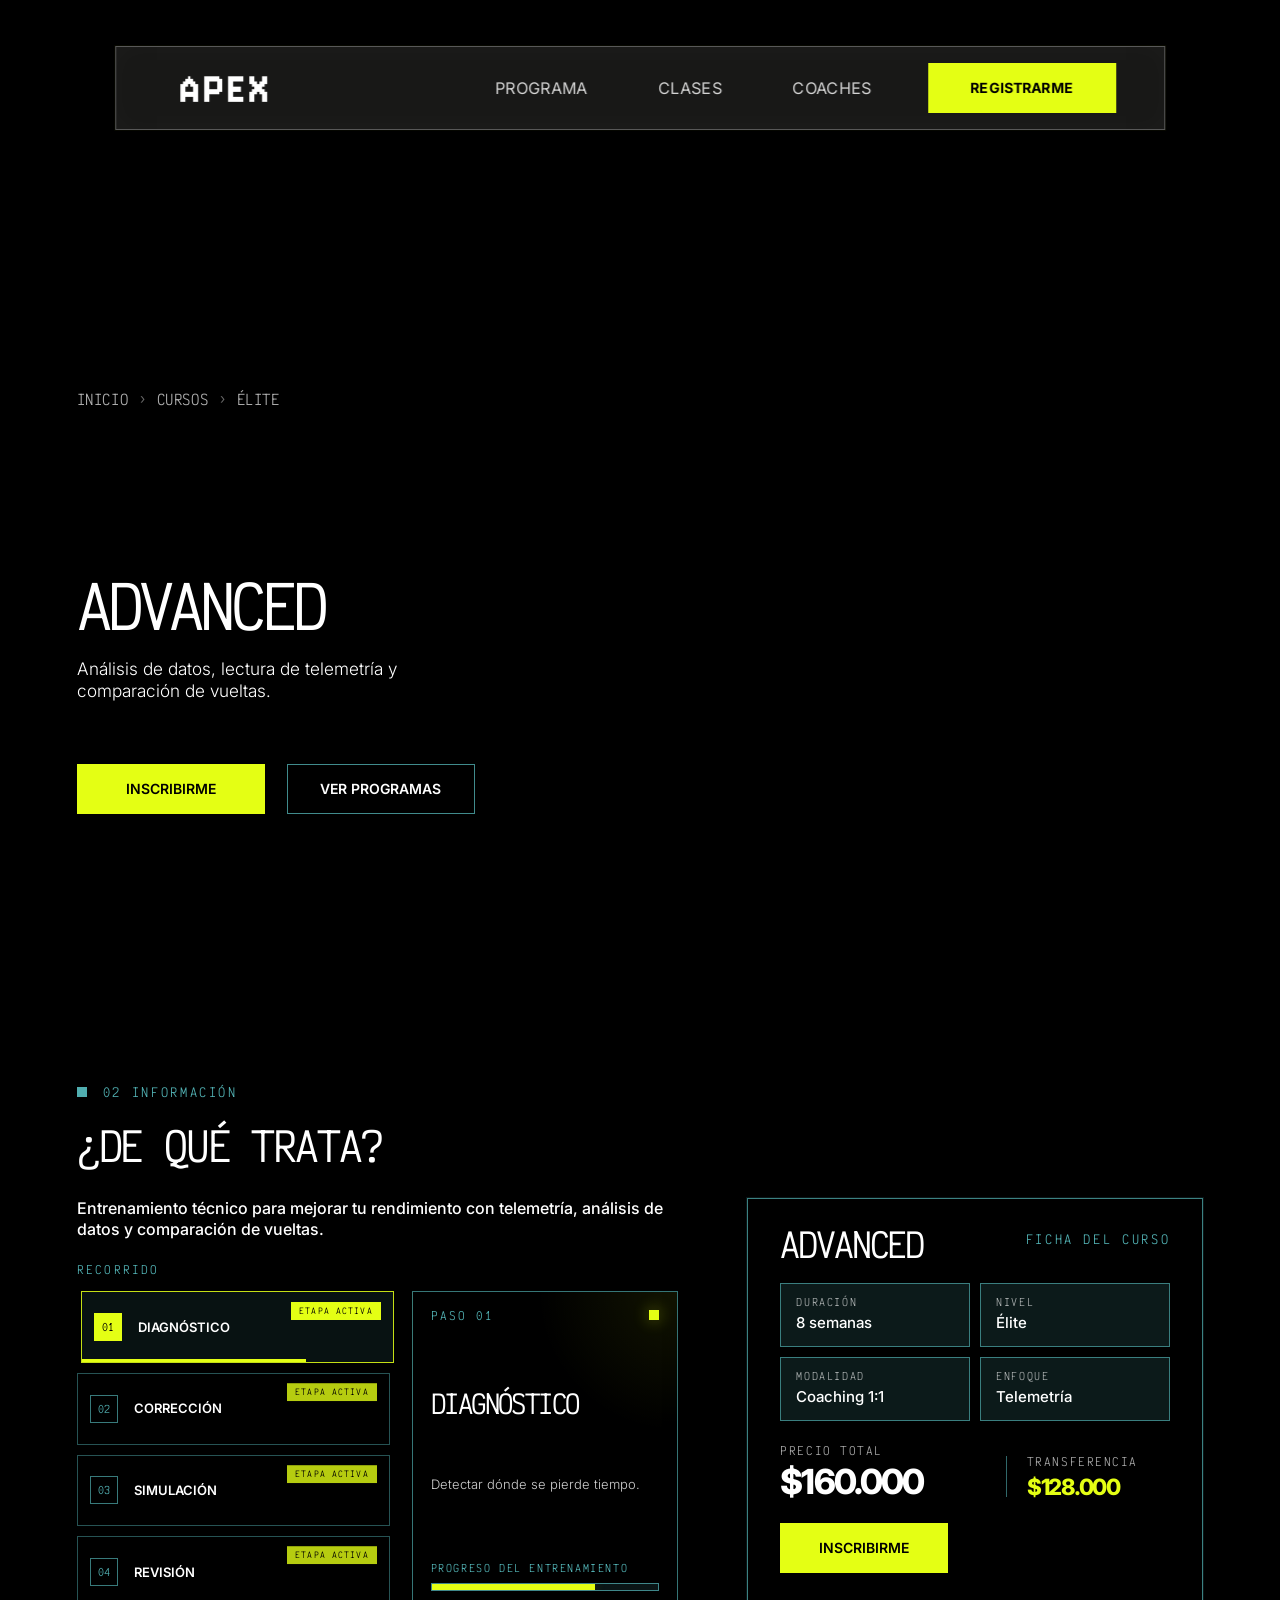
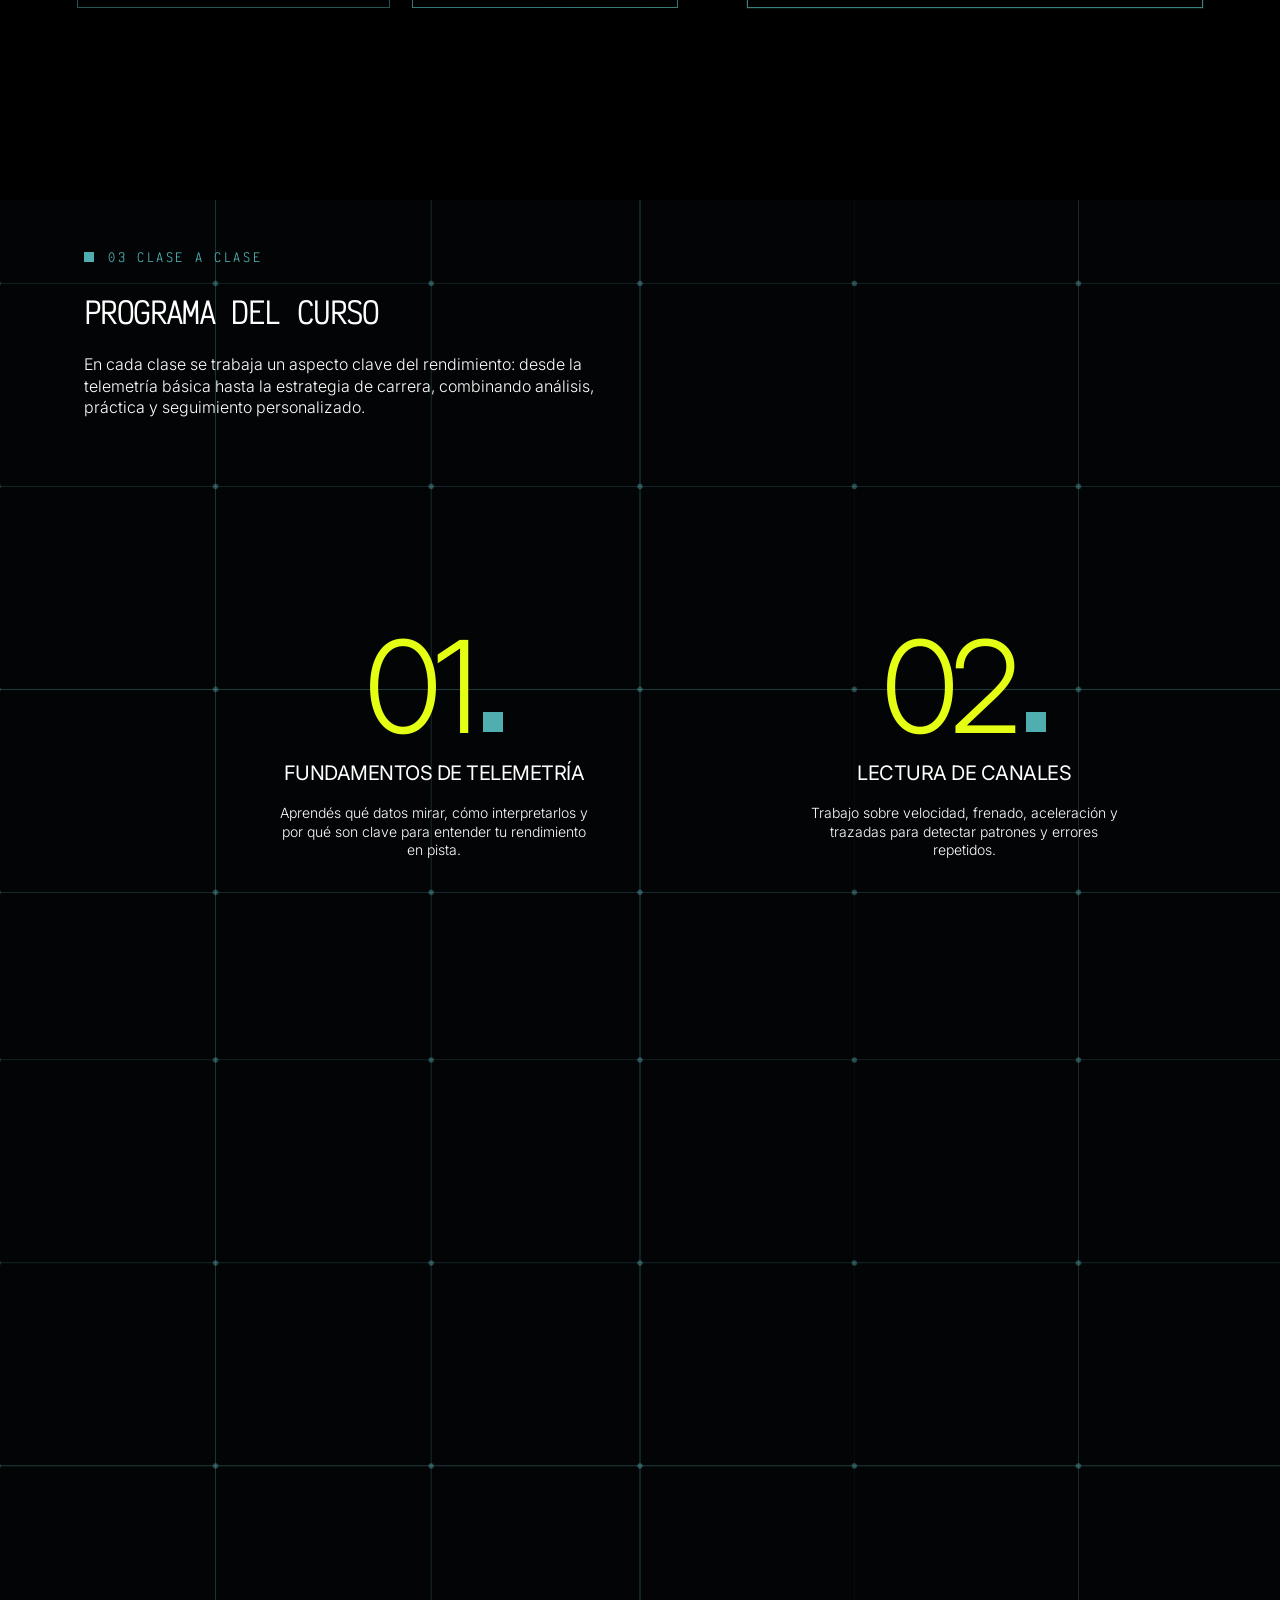
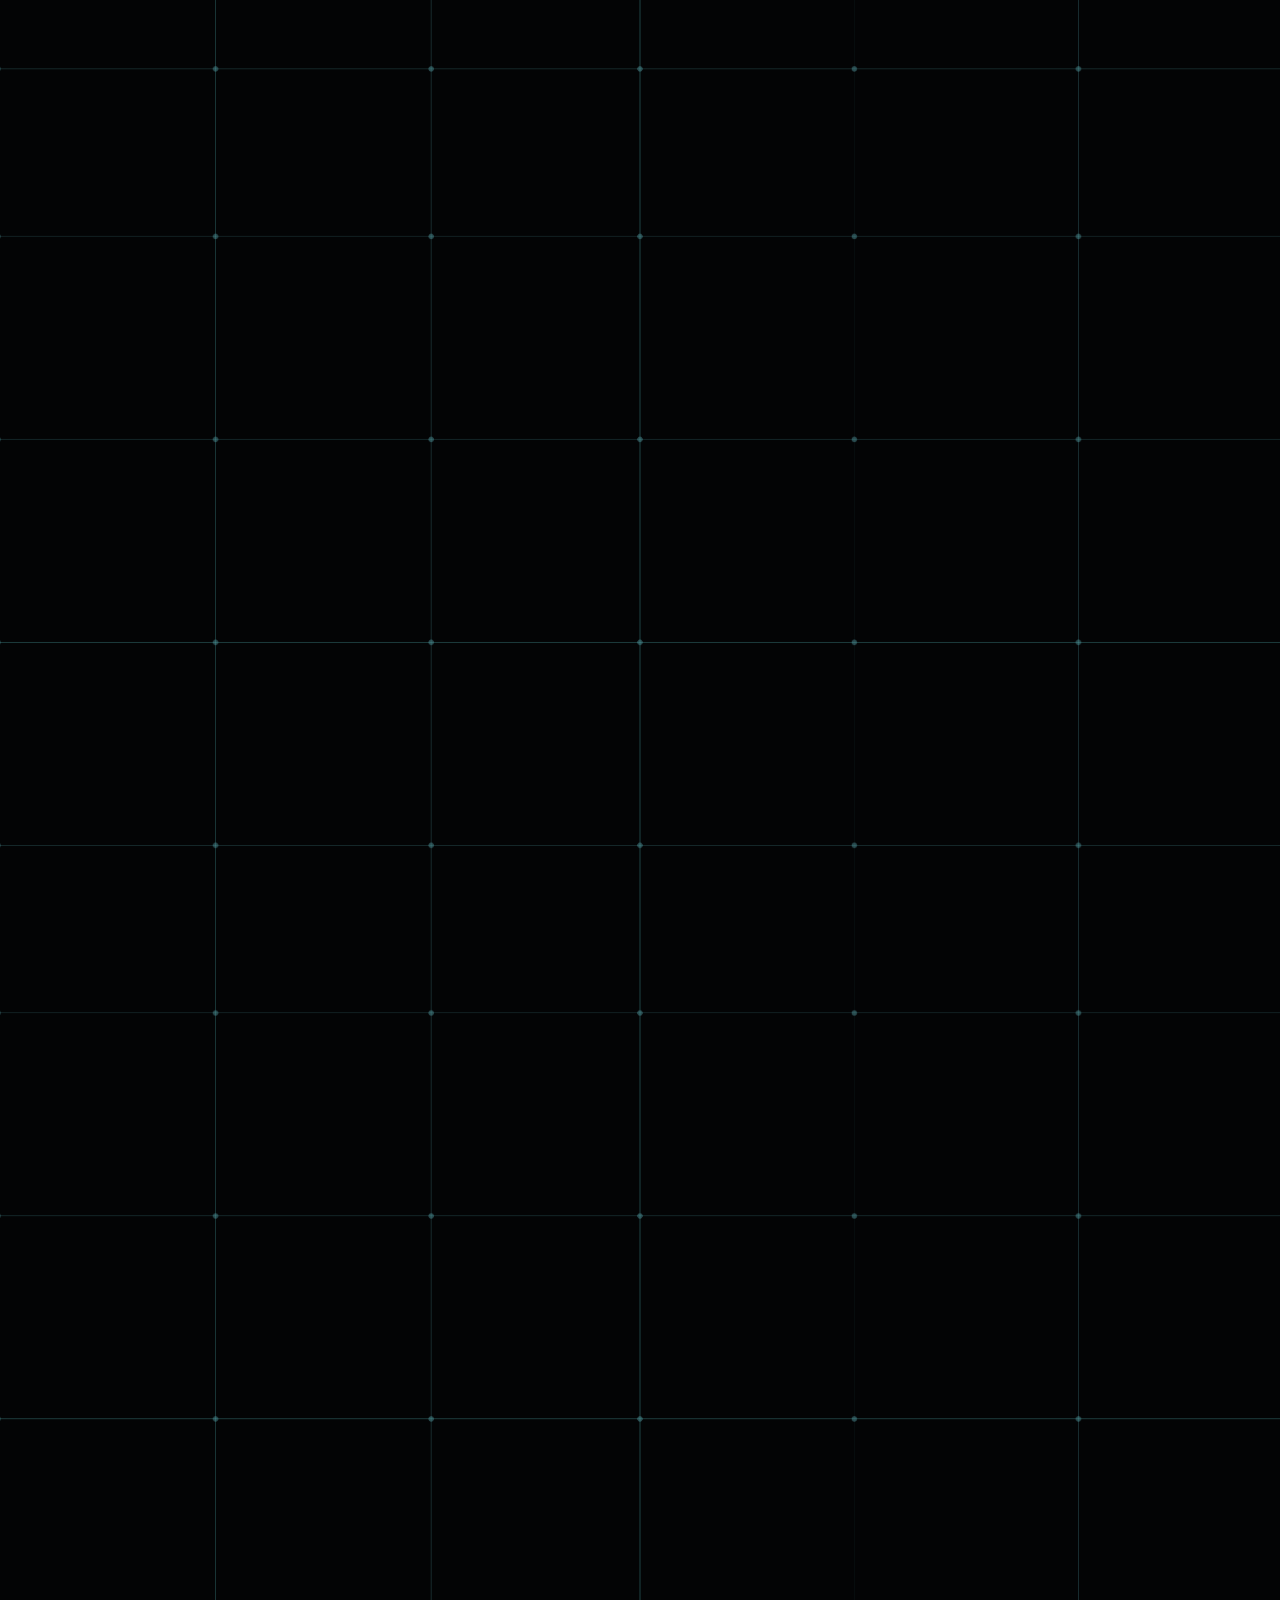
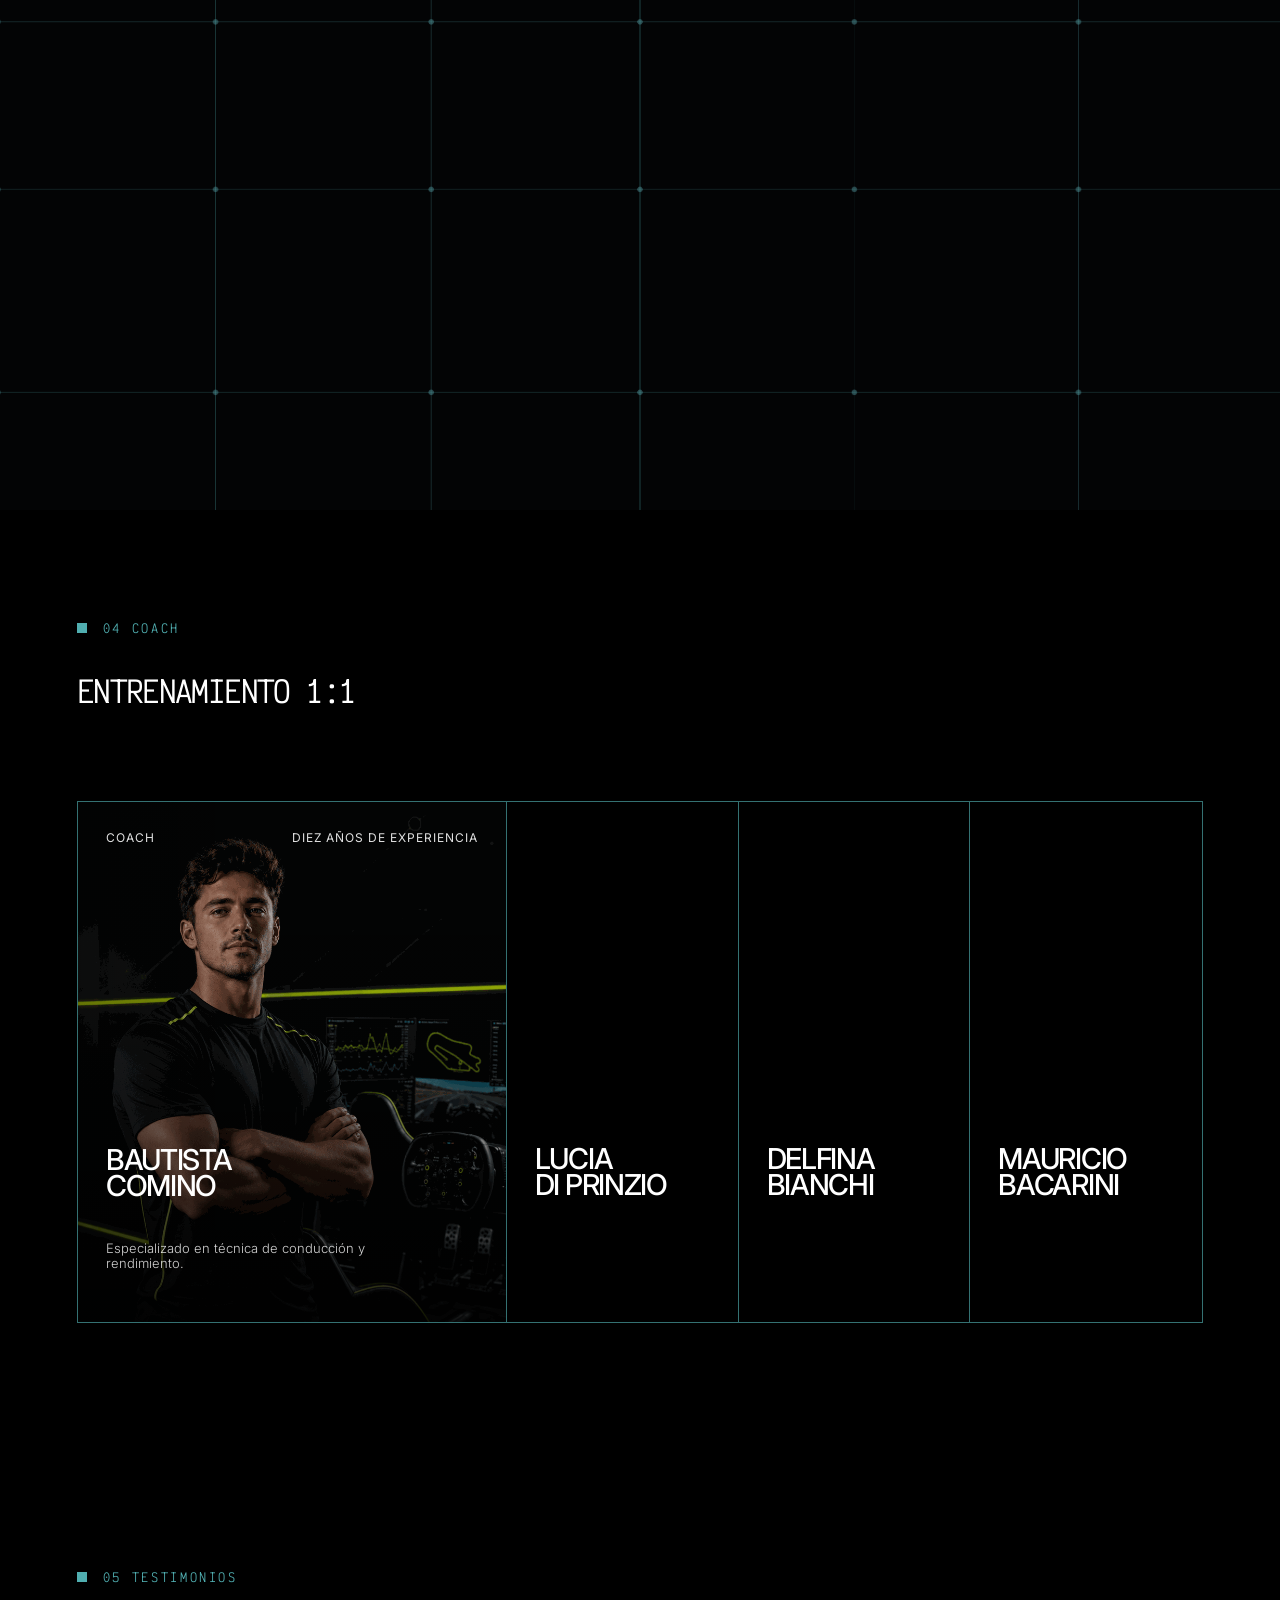
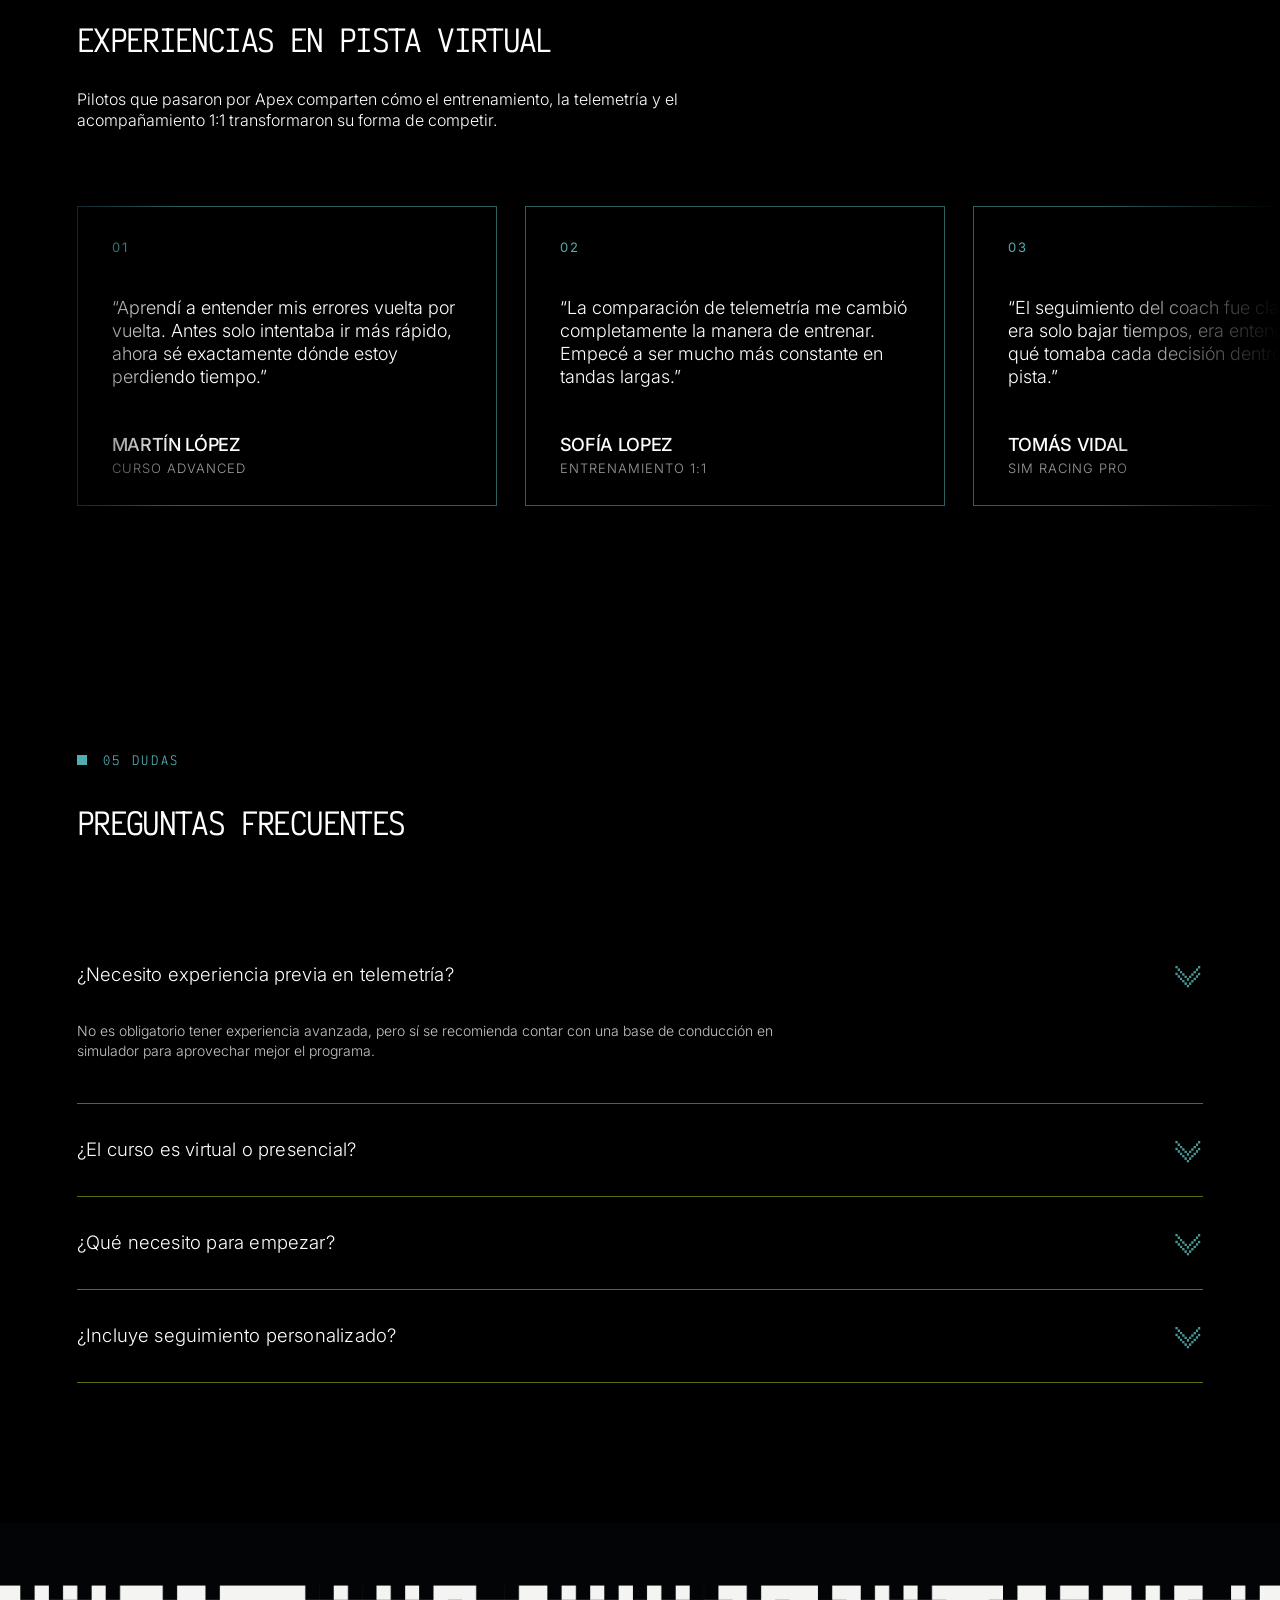
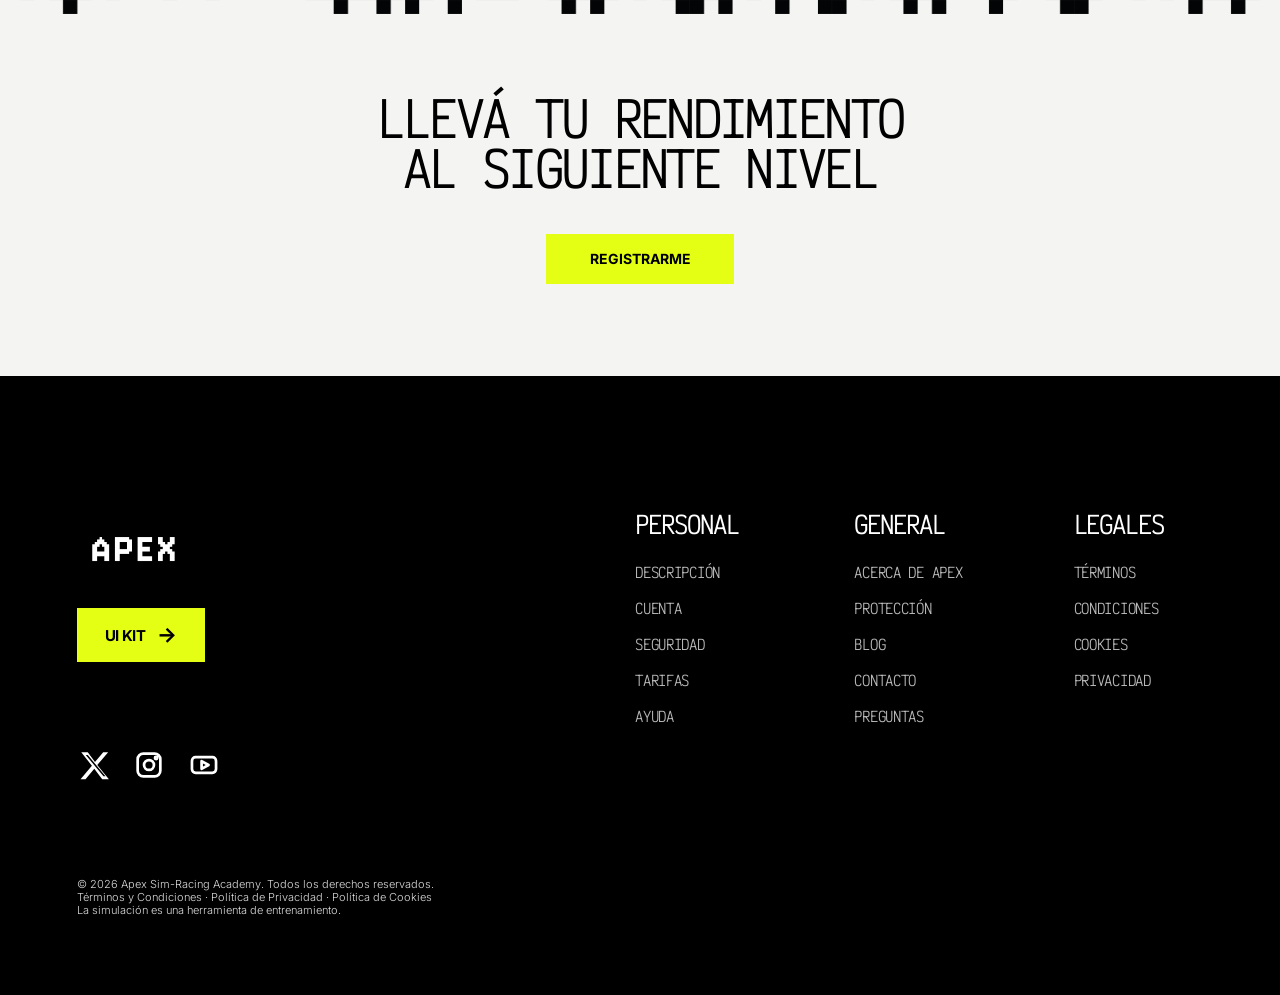
==== commit 7fdcb0c2: "Add files via upload" ====
--- a/advanced.html
+++ b/advanced.html
@@ -4,12 +4,17 @@
   <meta charset="UTF-8">
   <meta name="viewport" content="width=device-width, initial-scale=1.0">
   <title>APEX | Advanced</title>
+
+
   <link rel="preconnect" href="https://fonts.googleapis.com">
   <link rel="preconnect" href="https://fonts.gstatic.com" crossorigin>
   <link href="https://fonts.googleapis.com/css2?family=Inter:wght@300;400;500;600;700;800;900&family=Victor+Mono:wght@300;400;500;600;700&display=swap" rel="stylesheet">
+  <link rel="preload" as="image" href="./img/marca-apex.png">
   <link rel="preload" as="image" href="./img/advanced-hero.jpg" media="(min-width: 701px)" fetchpriority="high">
   <link rel="preload" as="image" href="./img/advanced-hero-mobile.png" media="(max-width: 700px)" fetchpriority="high">
-  <link rel="stylesheet" href="./style.css">
+
+  <link rel="stylesheet" href="./style.css?v=20260713">
+  <script src="./script.js?v=20260713" defer></script>
 </head>
 
 <body id="top">
@@ -20,6 +25,12 @@
     <img src="./img/marca-apex.png" alt="APEX" decoding="async" loading="eager" fetchpriority="high">
   </div>
 </div>
+<script>
+  window.setTimeout(function () {
+    var loader = document.getElementById("pageLoader");
+    if (loader) loader.classList.add("is-hidden");
+  }, 1800);
+</script>
 
   <!-- CURSOR GLOW -->
   <div class="cursor-glow"></div>
@@ -51,16 +62,15 @@
 <section class="advanced-detail-hero">
 
   <div class="advanced-detail-bg">
-    <picture>
+    <picture class="advanced-detail-picture">
       <source media="(max-width: 700px)" srcset="./img/advanced-hero-mobile.png">
       <img
-        class="advanced-detail-img"
+        class="advanced-detail-img-responsive"
         src="./img/advanced-hero.jpg"
         alt="Piloto entrenando en simulador profesional"
-        loading="eager"
         decoding="async"
         fetchpriority="high"
-      >
+       loading="eager">
     </picture>
   </div>
 
@@ -812,6 +822,6 @@
 
 </section>
 
-  <script src="./script.js" defer></script>
+  
 </body>
 </html>
--- a/style.css
+++ b/style.css
@@ -1 +1,17829 @@
-:root {--black:#000000;--dark:#1b1b1b;--white:#ffffff;--neon:#e4ff14;--cyan:#50aeb0;--font-title:'Victor Mono',monospace;--font-text:'Inter',sans-serif;--side-padding:clamp(24px,6vw,96px)} * {margin:0;padding:0;box-sizing:border-box} html {scroll-behavior:smooth} body {background:var(--black);color:var(--white);font-family:var(--font-text);overflow-x:hidden;cursor:none} a {color:inherit;text-decoration:none}  .cursor-glow {position:fixed;left:0;top:0;width:34px;height:34px;border-radius:50%;pointer-events:none;z-index:999999;transform:translate(-50%,-50%);background:radial-gradient( circle,rgba(228,255,20,0.9) 0%,rgba(228,255,20,0.35) 36%,rgba(228,255,20,0) 72% );mix-blend-mode:screen;opacity:0;transition:opacity 0.2s ease,width 0.25s ease,height 0.25s ease} .cursor-glow.is-visible {opacity:1} .cursor-glow.is-hover {width:62px;height:62px}  .navbar {position:fixed;top:46px;left:50%;transform:translateX(-50%);width:min(82vw,1500px);height:84px;padding:0 48px;z-index:9999;display:flex;align-items:center;justify-content:space-between;background:rgba(28,28,27,0.88);border:1px solid rgba(255,255,255,0.28);backdrop-filter:blur(12px);-webkit-backdrop-filter:blur(12px);box-shadow:0 22px 70px rgba(0,0,0,0.55),0 0 0 1px rgba(228,255,20,0.04),inset 0 0 28px rgba(255,255,255,0.025);transition:top 0.3s ease,height 0.3s ease,background 0.3s ease,box-shadow 0.3s ease} .navbar.is-scrolled {top:22px;height:72px;background:rgba(20,20,19,0.94);box-shadow:0 18px 55px rgba(0,0,0,0.7),0 0 32px rgba(228,255,20,0.08)} .brand {display:flex;align-items:center} .brand img {width:130px;height:auto;display:block;filter:invert(1) brightness(3)} .nav-links {display:flex;align-items:center;gap:clamp(52px,5.5vw,96px);margin-left:auto;margin-right:56px} .nav-links a {position:relative;font-family:var(--font-text);font-size:16px;font-weight:400;text-transform:uppercase;letter-spacing:0.02em;color:rgba(255,255,255,0.82);transition:color 0.25s ease} .nav-links a::after {content:"";position:absolute;left:0;bottom:-9px;width:100%;height:1px;background:var(--neon);transform:scaleX(0);transform-origin:right;transition:transform 0.28s ease} .nav-links a:hover {color:var(--neon)} .nav-links a:hover::after {transform:scaleX(1);transform-origin:left}  .btn {position:relative;overflow:hidden;display:inline-flex;align-items:center;justify-content:center;background:var(--neon);color:var(--black);border:1px solid var(--neon);border-radius:0;font-family:var(--font-text);font-weight:700;text-transform:uppercase;letter-spacing:0.01em;cursor:none;transition:transform 0.28s ease,box-shadow 0.28s ease,background 0.28s ease,color 0.28s ease} .btn::before {content:"";position:absolute;inset:0;background:linear-gradient( 110deg,transparent 0%,transparent 35%,rgba(255,255,255,0.55) 48%,transparent 62%,transparent 100% );transform:translateX(-120%);transition:transform 0.65s ease} .btn:hover {transform:translateY(-4px);box-shadow:0 0 24px rgba(228,255,20,0.5),0 14px 34px rgba(0,0,0,0.45)} .btn:hover::before {transform:translateX(120%)} .btn:active {transform:translateY(-1px)} .btn-nav {min-width:168px;height:52px;padding:0 26px;font-size:15px} .btn-hero {min-width:210px;height:54px;padding:0 28px;margin-top:72px;font-size:15px}  .hero-section {position:relative;min-height:100vh;padding:0 var(--side-padding);overflow:hidden;display:flex;align-items:center;background-image:url("./img/hero-home.png");background-size:cover;background-position:center center;background-repeat:no-repeat} .hero-overlay {position:absolute;inset:0;z-index:1;background:linear-gradient( 90deg,rgba(0,0,0,0.88) 0%,rgba(0,0,0,0.74) 23%,rgba(0,0,0,0.38) 52%,rgba(0,0,0,0.05) 100% ),linear-gradient( 180deg,rgba(0,0,0,0.25) 0%,rgba(0,0,0,0) 58%,rgba(0,0,0,0.94) 100% )} .hero-content {position:relative;z-index:2;width:min(720px,100%);padding-top:110px} .hero-content h1 {font-family:var(--font-title);font-size:clamp(60px,7.4vw,85px);line-height:1;letter-spacing:-0.075em;text-transform:uppercase;font-weight:500;color:var(--white)} .hero-content p {max-width:520px;margin-top:38px;font-family:var(--font-text);font-size:clamp(17px,1.25vw,22px);line-height:1.22;color:rgba(255,255,255,0.86)}  .reveal {opacity:0;transform:translateY(42px);filter:blur(8px);transition:opacity 0.85s ease,transform 0.85s cubic-bezier(0.22,1,0.36,1),filter 0.85s ease} .reveal.is-visible {opacity:1;transform:translateY(0);filter:blur(0)}  @media (max-width:900px) {body {cursor:auto} .cursor-glow {display:none} .navbar {top:18px;width:calc(100% - 32px);height:auto;min-height:84px;padding:18px 20px;flex-wrap:wrap;gap:18px} .navbar.is-scrolled {top:12px;height:auto} .brand img {width:96px} .nav-links {order:3;width:100%;margin:0;gap:18px;justify-content:space-between} .nav-links a {font-size:12px} .btn-nav {min-width:142px;height:46px;font-size:13px} .hero-section {min-height:100svh;padding:0 22px;align-items:flex-end;background-position:72% center} .hero-overlay {background:linear-gradient( 90deg,rgba(0,0,0,0.86) 0%,rgba(0,0,0,0.55) 48%,rgba(0,0,0,0.12) 100% ),linear-gradient( 180deg,rgba(0,0,0,0.28) 0%,rgba(0,0,0,0.16) 42%,rgba(0,0,0,0.98) 100% )} .hero-content {padding-top:0;padding-bottom:74px} .hero-content h1 {font-size:clamp(38px,12vw,58px);line-height:0.96} .hero-content p {max-width:330px;margin-top:22px;font-size:15px} .btn-hero {min-width:178px;height:48px;margin-top:34px;font-size:13px}}  .menu-toggle {display:none}  @media (max-width:900px) {body {cursor:auto} .cursor-glow {display:none} .navbar {position:fixed;top:34px;left:50%;transform:translateX(-50%);width:calc(100% - 48px);height:90px;min-height:0;padding:0 40px;display:flex;align-items:center;justify-content:space-between;flex-wrap:nowrap;background:rgba(28,28,27,0.9);border:1px solid rgba(255,255,255,0.34);backdrop-filter:blur(10px);-webkit-backdrop-filter:blur(10px);box-shadow:0 18px 52px rgba(0,0,0,0.7),0 0 22px rgba(228,255,20,0.06);z-index:9999} .navbar.is-scrolled {top:20px;height:76px} .brand img {width:105px;height:auto;display:block} .nav-links,.btn-nav {display:none} .menu-toggle {width:48px;height:36px;padding:0;border:0;background:transparent;display:flex;flex-direction:column;align-items:stretch;justify-content:space-between;cursor:pointer} .menu-toggle span {width:100%;height:2px;background:rgba(255,255,255,0.82);display:block;transition:background 0.25s ease,transform 0.25s ease} .menu-toggle:hover span {background:var(--neon)} .hero-section {min-height:100svh;padding:0 54px 0;align-items:flex-end;background-size:cover;background-position:72% center;background-repeat:no-repeat} .hero-overlay {background:linear-gradient( 90deg,rgba(0,0,0,0.72) 0%,rgba(0,0,0,0.38) 48%,rgba(0,0,0,0.05) 100% ),linear-gradient( 180deg,rgba(0,0,0,0.05) 0%,rgba(0,0,0,0.08) 42%,rgba(0,0,0,0.94) 100% )} .hero-content {width:100%;max-width:520px;padding-top:0;padding-bottom:84px} .hero-content h1 {font-size:clamp(38px,9.7vw,58px);line-height:0.96;letter-spacing:-0.075em} .hero-content p {max-width:430px;margin-top:26px;font-size:clamp(14px,3.2vw,17px);line-height:1.18} .btn-hero {min-width:260px;height:66px;margin-top:60px;padding:0 30px;font-size:20px;border-radius:0}}  @media (max-width:560px) {.navbar {top:26px;width:calc(100% - 32px);height:78px;padding:0 28px} .brand img {width:96px} .menu-toggle {width:38px;height:28px} .hero-section {padding:0 28px;background-position:76% center} .hero-content {padding-bottom:62px} .hero-content h1 {font-size:38px} .hero-content p {max-width:310px;font-size:14px} .btn-hero {min-width:210px;height:54px;margin-top:44px;font-size:15px}} .about-apex {padding:110px 0 90px;background:#000;color:#fff} .about-apex__inner {width:min(1280px,calc(100% - 120px));margin:0 auto;display:grid;grid-template-columns:1fr 1.02fr;gap:42px;align-items:center} .about-apex__kicker {margin-bottom:20px} .about-apex__kicker .section-kicker__text {font-family:"Victor Mono",monospace;font-size:14px;letter-spacing:0.16em;color:#52c8d6;text-transform:uppercase} .about-apex__title {font-family:"Victor Mono",monospace;font-size:clamp(34px,3.7vw,56px);line-height:0.96;letter-spacing:-0.02em;text-transform:uppercase;margin:0 0 24px 0;max-width:470px} .about-apex__lead,.about-apex__text {font-family:"Inter",sans-serif;font-weight:300;font-size:16px;line-height:1.38;color:#f2f2f2;max-width:610px} .about-apex__lead {margin:0 0 24px 0} .about-apex__text {margin:0 0 42px 0} .about-apex__stats {display:flex;gap:42px;flex-wrap:wrap;margin-bottom:38px} .about-apex__stat strong {display:flex;align-items:baseline;gap:2px;font-family:"Inter",sans-serif;font-size:clamp(28px,3.2vw,46px);line-height:0.95;font-weight:700;color:#fff;margin-bottom:10px} .about-apex__stat strong .count-up {font-size:inherit;font-weight:inherit;line-height:inherit;display:inline-block} .about-apex__stat-label {display:block;font-family:"Inter",sans-serif;font-size:14px;line-height:1.05;font-weight:700;text-transform:uppercase;color:#fff} .about-apex__button {display:inline-flex;align-items:center;justify-content:center;min-width:156px;height:54px;padding:0 26px;background:#e4ff14;color:#000;text-decoration:none;font-family:"Inter",sans-serif;font-size:15px;font-weight:700;text-transform:uppercase;transition:transform 0.25s ease,box-shadow 0.25s ease} .about-apex__button:hover {transform:translateY(-2px);box-shadow:0 0 20px rgba(228,255,20,0.25)} .about-apex__visual {display:flex;justify-content:flex-end} .track-map {position:relative;width:min(100%,660px)} .track-map__image {display:block;width:100%;height:auto} .track-point {position:absolute;width:26px;height:26px;border-radius:999px;transform:translate(-50%,-50%);border:1.5px solid #dfff14;background:rgba(0,0,0,0.92);color:#dfff14;font-family:"Inter",sans-serif;font-size:11px;font-weight:700;line-height:1;display:inline-flex;align-items:center;justify-content:center;cursor:pointer;z-index:4;box-shadow:0 0 0 1px rgba(223,255,20,0.10),0 0 14px rgba(223,255,20,0.10);transition:transform 0.22s ease,background 0.22s ease,color 0.22s ease,box-shadow 0.22s ease} .track-point:hover,.track-point.is-active {background:#dfff14;color:#000;box-shadow:0 0 22px rgba(223,255,20,0.34)} .track-popup {position:absolute;width:220px;min-height:102px;padding:14px 14px 14px 14px;background:rgba(0,0,0,0.96);border:1px solid rgba(82,200,214,0.55);color:#fff;z-index:2;opacity:0;transform:translateY(8px);transition:opacity 0.22s ease,transform 0.22s ease;pointer-events:none} .track-popup.is-visible {opacity:1;transform:translateY(0)} .track-popup h4 {margin:0 0 8px 0;font-family:"Inter",sans-serif;font-size:12px;font-weight:700;line-height:1;letter-spacing:0.04em;text-transform:uppercase;color:#dfff14} .track-popup p {margin:0;font-family:"Inter",sans-serif;font-size:13px;line-height:1.34;font-weight:400;color:#f4f4f4;max-width:100%} @media (max-width:1100px) {.about-apex__inner {grid-template-columns:1fr;gap:50px} .about-apex__visual {justify-content:flex-start} .track-map {width:min(100%,620px)}} @media (max-width:768px) {.about-apex {padding:84px 0 74px} .about-apex__inner {width:min(100% - 36px,1280px)} .about-apex__title {font-size:40px} .about-apex__lead,.about-apex__text {font-size:15px} .about-apex__stats {gap:28px} .track-point {width:24px;height:24px;font-size:10px} .track-popup {width:185px;padding:12px} .track-popup p {font-size:12px}}  .sponsors-section {position:relative;width:100%;height:168px;background:var(--neon);overflow:hidden;display:flex;align-items:center} .sponsors-track {display:flex;width:max-content;animation:sponsorsLoop 22s linear infinite} .sponsors-section:hover .sponsors-track {animation-play-state:paused} .sponsors-group {display:flex;align-items:center;gap:clamp(90px,9vw,180px);padding:0 clamp(60px,7vw,120px);flex-shrink:0} .sponsor-logo {display:block;width:auto;height:auto;object-fit:contain;filter:brightness(0);opacity:0.96;flex-shrink:0}  .sponsor-visa {height:64px} .sponsor-heineken {height:76px} .sponsor-santander {height:70px} .sponsor-gatorade {height:82px} @keyframes sponsorsLoop {from {transform:translateX(0)} to {transform:translateX(-50%)}}  @media (max-width:900px) {.sponsors-section {height:132px} .sponsors-track {animation-duration:18s} .sponsors-group {gap:70px;padding:0 46px} .sponsor-visa {height:44px} .sponsor-heineken {height:54px} .sponsor-santander {height:50px} .sponsor-gatorade {height:58px}} @media (max-width:560px) {.sponsors-section {height:104px} .sponsors-track {animation-duration:15s} .sponsors-group {gap:48px;padding:0 32px} .sponsor-visa {height:34px} .sponsor-heineken {height:42px} .sponsor-santander {height:38px} .sponsor-gatorade {height:46px}}  .statement-section {position:relative;height:205vh;background:#000;overflow:visible} .statement-bg {position:absolute;inset:0;opacity:1;background-image:url("./img/grilla.png");background-size:100% auto;background-position:center top;background-repeat:repeat-y} .statement-bg::after {content:"";position:absolute;inset:0;background:radial-gradient( circle at center,rgba(0,0,0,0) 0%,rgba(0,0,0,0.1) 45%,rgba(0,0,0,0.55) 100% );pointer-events:none} .statement-sticky {position:sticky;top:0;height:100vh;padding:0 var(--side-padding);display:flex;align-items:center;justify-content:center;overflow:hidden} .statement-title {position:relative;z-index:2;width:min(1240px,100%);margin:0;font-family:var(--font-text);font-size:clamp(56px,5vw,92px);line-height:1.12;font-weight:400;letter-spacing:0.015em;text-transform:uppercase;text-align:center;color:#fff} .statement-line {display:block} .statement-char {display:inline-block;opacity:0;filter:blur(7px);transform:translateY(18px);transition:opacity 0.18s ease,filter 0.18s ease,transform 0.18s ease,color 0.18s ease} .statement-char.is-visible {opacity:1;filter:blur(0);transform:translateY(0)} .accent .statement-char {color:var(--neon)}  @media (max-width:900px) {.statement-section {height:185vh} .statement-bg {background-size:150% auto;background-position:center top} .statement-title {font-size:clamp(38px,8vw,68px);line-height:1.15}} @media (max-width:560px) {.statement-section {height:168vh} .statement-sticky {padding:0 22px} .statement-bg {background-size:190% auto} .statement-title {font-size:33px;line-height:1.16}}  .pillars-section {background:#ffffff !important;color:#111111 !important;padding:clamp(90px,8vw,135px) var(--side-padding) clamp(80px,7vw,120px) !important;overflow:hidden} .pillars-header {margin-bottom:48px !important} .pillars-tag {display:flex !important;align-items:center !important;gap:16px !important;margin-bottom:34px !important} .pillars-tag span {width:10px !important;height:10px !important;background:#111111 !important;display:block !important;flex:0 0 10px !important} .pillars-tag p {margin:0 !important;padding:0 !important;color:#111111 !important;font-family:var(--font-title) !important;font-size:13px !important;line-height:1 !important;text-transform:uppercase !important;letter-spacing:0.18em !important} .pillars-header h2 {font-family:var(--font-title) !important;color:#111111 !important;font-size:clamp(34px,3.5vw,42px) !important;line-height:0.98 !important;letter-spacing:-0.06em !important;text-transform:uppercase !important;font-weight:600 !important}  .pillars-accordion {width:100%;display:flex;gap:clamp(18px,1.6vw,30px);height:clamp(360px,31vw,520px)} .pillar-card {position:relative !important;flex:0.58;height:100% !important;min-height:0 !important;aspect-ratio:auto !important;overflow:hidden !important;background:#000 !important;cursor:pointer !important;transition:flex 0.75s cubic-bezier(0.22,1,0.36,1),filter 0.45s ease,transform 0.45s ease !important} .pillar-card.is-active {flex:3.45} .pillar-card img {width:100% !important;height:100% !important;min-height:0 !important;display:block !important;object-fit:cover !important;object-position:center !important;filter:brightness(0.68) contrast(1.08) saturate(1.05) !important;transform:scale(1) !important;transition:transform 0.75s cubic-bezier(0.22,1,0.36,1),filter 0.75s cubic-bezier(0.22,1,0.36,1) !important} .pillar-card.is-active img {filter:brightness(0.82) contrast(1.1) saturate(1.08) !important;transform:scale(1.03) !important}  .pillar-content {position:absolute;inset:0;z-index:2;padding:clamp(28px,3vw,58px);display:flex;flex-direction:column;justify-content:space-between;background:linear-gradient( 180deg,rgba(0,0,0,0.05) 0%,rgba(0,0,0,0.22) 45%,rgba(0,0,0,0.78) 100% )} .pillar-number {font-family:var(--font-title);color:var(--neon);font-size:clamp(38px,4vw,62px) !important;line-height:1;letter-spacing:-0.08em;font-weight:600;opacity:0.82;transition:opacity 0.35s ease,transform 0.45s ease} .pillar-card:not(.is-active) .pillar-number {transform:translateY(8px)} .pillar-text {max-width:720px;opacity:0;transform:translateY(28px);transition:opacity 0.45s ease,transform 0.55s cubic-bezier(0.22,1,0.36,1)} .pillar-card.is-active .pillar-text {opacity:1;transform:translateY(0);transition-delay:0.18s} .pillar-text h3 {font-family:var(--font-title);color:var(--neon);font-size:clamp(20px,2vw,30px) !important;line-height:1;letter-spacing:-0.03em !important;text-transform:uppercase;font-weight:600;margin-bottom:14px !important} .pillar-text p {max-width:560px !important;font-family:var(--font-text);color:#ffffff;font-size:clamp(13px,1vw,16px) !important;line-height:1.35 !important;font-weight:600}  .pillar-card:not(.is-active) .pillar-content {padding:clamp(24px,2.5vw,44px)} .pillar-card:not(.is-active) .pillar-text {display:none} .pillar-card:hover img {filter:brightness(0.88) contrast(1.12) saturate(1.08) !important}  @media (max-width:900px) {.pillars-accordion {flex-direction:column;height:auto} .pillar-card,.pillar-card.is-active {flex:none;height:360px !important} .pillar-card:not(.is-active) {height:160px !important} .pillar-text {max-width:90%}} @media (max-width:600px) {.pillars-section {padding:78px 22px 90px !important} .pillar-card,.pillar-card.is-active {height:430px !important} .pillar-card:not(.is-active) {height:130px !important} .pillar-content {padding:26px !important} .pillar-number {font-size:48px !important} .pillar-text h3 {font-size:25px !important} .pillar-text p {font-size:14px !important;line-height:1.35 !important}}  @media (max-width:900px) {.pillars-section {background:#000 !important;color:#fff !important;padding:78px 22px 96px !important} .pillars-header {margin-bottom:48px !important} .pillars-tag {margin-bottom:28px !important} .pillars-tag span {background:#50aeb0 !important} .pillars-tag p {color:#50aeb0 !important;font-size:11px !important} .pillars-header h2 {color:rgba(255,255,255,0.12) !important;font-size:35px !important;line-height:1 !important;letter-spacing:-0.06em !important} .pillars-accordion {display:flex !important;flex-direction:column !important;gap:34px !important;height:auto !important} .pillar-card,.pillar-card.is-active,.pillar-card:not(.is-active) {flex:none !important;width:100% !important;height:330px !important;min-height:0 !important;aspect-ratio:auto !important;background:#000 !important;overflow:hidden !important;cursor:pointer !important} .pillar-card img,.pillar-card.is-active img,.pillar-card:not(.is-active) img {width:100% !important;height:100% !important;object-fit:cover !important;object-position:center !important;transform:scale(1) !important;filter:brightness(0.66) contrast(1.1) saturate(1.05) !important} .pillar-card:hover img {transform:scale(1.02) !important} .pillar-content,.pillar-card:not(.is-active) .pillar-content {position:absolute !important;inset:0 !important;padding:0 26px 34px !important;display:flex !important;flex-direction:column !important;justify-content:flex-end !important;background:linear-gradient( 180deg,rgba(0,0,0,0.02) 0%,rgba(0,0,0,0.2) 45%,rgba(0,0,0,0.88) 100% ) !important} .pillar-number {display:none !important} .pillar-text,.pillar-card:not(.is-active) .pillar-text,.pillar-card.is-active .pillar-text {display:block !important;opacity:1 !important;transform:none !important;max-width:82% !important} .pillar-text h3 {margin:0 0 16px !important;font-family:var(--font-title) !important;color:var(--neon) !important;font-size:30px !important;line-height:1 !important;letter-spacing:0.06em !important;text-transform:uppercase !important;font-weight:500 !important} .pillar-text p {max-width:300px !important;margin:0 !important;font-family:var(--font-text) !important;color:#fff !important;font-size:12px !important;line-height:1.35 !important;font-weight:500 !important;text-transform:uppercase !important}} @media (max-width:560px) {.pillars-section {padding:72px 20px 88px !important} .pillars-accordion {gap:28px !important} .pillar-card,.pillar-card.is-active,.pillar-card:not(.is-active) {height:300px !important} .pillar-content,.pillar-card:not(.is-active) .pillar-content {padding:0 24px 30px !important} .pillar-text h3 {font-size:27px !important} .pillar-text p {font-size:11px !important;max-width:280px !important}}  .tech2-section {height:330vh !important;background:#000 !important;position:relative !important} .tech2-scene {position:sticky !important;top:92px !important;height:calc(100vh - 92px) !important;background:#000 !important;overflow:hidden !important;--copy-opacity:1;--wheel-left:68vw;--wheel-top:44%;--wheel-width:38vw}  .tech2-copy {position:absolute !important;left:var(--side-padding) !important;top:13% !important;width:min(520px,38vw) !important;color:#fff !important;opacity:var(--copy-opacity) !important;transition:opacity 0.16s linear !important;z-index:3 !important} .tech2-tag {display:flex !important;align-items:center !important;gap:16px !important;margin-bottom:42px !important} .tech2-tag span {width:10px !important;height:10px !important;background:#50aeb0 !important;display:block !important;flex:0 0 10px !important} .tech2-tag p {margin:0 !important;padding:0 !important;color:#50aeb0 !important;font-family:var(--font-title) !important;font-size:12px !important;line-height:1 !important;letter-spacing:0.2em !important;text-transform:uppercase !important} .tech2-copy h2 {margin:0 0 34px !important;font-family:var(--font-title) !important;font-size:var(--section-title-size,clamp(24px,2.3vw,36px)) !important;line-height:1 !important;letter-spacing:-0.055em !important;text-transform:uppercase !important;font-weight:500 !important;color:#fff !important} .tech2-copy p {margin:0 0 24px !important;font-family:var(--font-text) !important;font-size:clamp(15px,1.05vw,18px) !important;line-height:1.38 !important;color:#e6e6e6 !important} .tech2-copy strong {color:var(--neon) !important;font-weight:700 !important}  .tech2-wheel-wrap {position:absolute !important;left:var(--wheel-left) !important;top:var(--wheel-top) !important;width:var(--wheel-width) !important;transform:translate(-50%,-50%) !important;z-index:5 !important} .tech2-wheel {position:relative !important;width:100% !important;aspect-ratio:16 / 10 !important} .tech2-wheel-base {position:absolute !important;inset:0 !important;width:100% !important;height:100% !important;object-fit:contain !important;z-index:1 !important;pointer-events:none !important}  .tech2-wheel-part {display:none !important}  .tech2-hotspot {position:absolute !important;z-index:8 !important;background:transparent !important;border:0 !important;padding:0 !important;cursor:pointer !important;pointer-events:none !important;transform:translate(-50%,-50%) !important} .tech2-scene.is-interactive .tech2-hotspot {pointer-events:auto !important} .tech2-hotspot::after {content:"" !important;position:absolute !important;left:50% !important;top:50% !important;width:14px !important;height:14px !important;background:#50aeb0 !important;border-radius:0 !important;transform:translate(-50%,-50%) !important;box-shadow:0 0 0 4px rgba(80,174,176,0.12),0 0 18px rgba(80,174,176,0.85) !important;opacity:0 !important;animation:tech2PulseCyan 1.45s infinite !important} .tech2-scene.is-interactive .tech2-hotspot::after {opacity:1 !important} .tech2-hotspot:hover::after,.tech2-hotspot.is-selected::after {transform:translate(-50%,-50%) scale(1.18) !important;background:var(--neon) !important;box-shadow:0 0 0 6px rgba(228,255,20,0.14),0 0 28px rgba(228,255,20,0.95) !important} @keyframes tech2PulseCyan {0% {box-shadow:0 0 0 0 rgba(80,174,176,0.28),0 0 18px rgba(80,174,176,0.75)} 70% {box-shadow:0 0 0 11px rgba(80,174,176,0),0 0 18px rgba(80,174,176,0.75)} 100% {box-shadow:0 0 0 0 rgba(80,174,176,0),0 0 18px rgba(80,174,176,0.75)}}  .hotspot-screen {left:50% !important;top:31% !important;width:88px !important;height:62px !important} .hotspot-bottom {left:50% !important;top:67% !important;width:96px !important;height:76px !important} .hotspot-left {left:31.5% !important;top:48% !important;width:78px !important;height:78px !important} .hotspot-right {left:68.5% !important;top:48% !important;width:78px !important;height:78px !important}  .tech2-hint {position:absolute !important;left:50% !important;top:-34px !important;transform:translateX(-50%) !important;z-index:9 !important;display:flex !important;align-items:center !important;gap:10px !important;padding:10px 14px !important;border:1px solid rgba(80,174,176,0.35) !important;background:rgba(0,0,0,0.78) !important;backdrop-filter:blur(8px) !important;-webkit-backdrop-filter:blur(8px) !important;color:#ffffff !important;font-family:var(--font-title) !important;font-size:10px !important;letter-spacing:0.15em !important;text-transform:uppercase !important;white-space:nowrap !important;opacity:0 !important;transition:opacity 0.25s ease !important} .tech2-scene.is-interactive:not(.has-zone) .tech2-hint {opacity:1 !important} .tech2-hint-dot {width:8px !important;height:8px !important;background:#50aeb0 !important;box-shadow:0 0 14px rgba(80,174,176,0.8) !important} .tech2-hint-mobile {display:none !important}  .tech2-panel {position:absolute !important;left:64vw !important;top:48% !important;transform:translateY(-50%) !important;width:min(360px,22vw) !important;color:#fff !important;opacity:0 !important;pointer-events:none !important;z-index:7 !important;border-left:1px solid rgba(228,255,20,0.45) !important;padding-left:22px !important;text-align:left !important;transition:opacity 0.25s ease,transform 0.25s ease !important} .tech2-scene.is-interactive.has-zone .tech2-panel {opacity:1 !important;transform:translateY(-50%) translateX(0) !important} .tech2-panel span {display:block !important;margin-bottom:10px !important;font-family:var(--font-title) !important;color:#50aeb0 !important;font-size:10px !important;letter-spacing:0.16em !important;text-transform:uppercase !important} .tech2-panel h3 {margin:0 0 14px !important;font-family:var(--font-title) !important;color:var(--neon) !important;font-size:clamp(26px,2vw,36px) !important;line-height:1 !important;text-transform:uppercase !important;letter-spacing:-0.04em !important} .tech2-panel p {margin:0 0 18px !important;color:#e8e8e8 !important;font-size:clamp(14px,1vw,17px) !important;line-height:1.42 !important;max-width:34ch !important} .tech2-data {display:flex !important;flex-wrap:wrap !important;gap:8px !important} .tech2-data small {border:1px solid rgba(228,255,20,0.35) !important;padding:8px 10px !important;color:#fff !important;font-size:11px !important;text-transform:uppercase !important}  @media (max-width:980px) {.tech2-section {height:auto !important;padding:82px 0 88px !important} .tech2-scene {position:relative !important;top:auto !important;height:auto !important;min-height:0 !important;padding:0 22px !important;overflow:visible !important;--copy-opacity:1 !important;--wheel-left:50%;--wheel-top:auto;--wheel-width:min(96vw,760px)} .tech2-copy,.tech2-wheel-wrap,.tech2-panel {position:relative !important;left:auto !important;right:auto !important;top:auto !important;width:100% !important;transform:none !important} .tech2-copy {margin-bottom:42px !important} .tech2-copy h2 {font-size:var(--section-title-size-mobile,28px) !important} .tech2-copy p {font-size:14px !important;line-height:1.38 !important} .tech2-wheel-wrap {margin:0 auto 28px !important;max-width:760px !important} .tech2-scene.is-interactive .tech2-hotspot,.tech2-hotspot {pointer-events:auto !important} .tech2-hint {top:-16px !important;opacity:1 !important} .tech2-hint-desktop {display:none !important} .tech2-hint-mobile {display:inline !important} .tech2-panel {opacity:1 !important;pointer-events:auto !important;border-left:1px solid rgba(228,255,20,0.45) !important;padding-left:18px !important;margin-top:6px !important} .tech2-panel h3 {font-size:24px !important} .tech2-panel p {font-size:14px !important;max-width:none !important} .tech2-data small {font-size:10px !important}} @media (max-width:560px) {.tech2-section {padding:72px 0 82px !important} .tech2-scene {padding:0 20px !important} .tech2-copy {margin-bottom:34px !important} .tech2-copy p {font-size:13px !important} .tech2-panel h3 {font-size:22px !important} .tech2-panel p {font-size:13px !important}}  #simuladores .tech2-tag {display:flex !important;align-items:center !important;gap:16px !important;margin-bottom:42px !important} #simuladores .tech2-tag span {display:block !important;width:10px !important;height:10px !important;flex:0 0 10px !important;background:#50aeb0 !important;border-radius:0 !important;transform:none !important} #simuladores .tech2-tag p {margin:0 !important;padding:0 !important;font-family:var(--font-title) !important;font-size:12px !important;line-height:1 !important;letter-spacing:0.22em !important;text-transform:uppercase !important;font-weight:400 !important;color:#50aeb0 !important}  .courses-section {position:relative;background:#4aa09f;color:#000;overflow:hidden;padding:128px var(--side-padding) 132px}  .courses-pixels {position:absolute;left:0;width:100%;height:95px;background-repeat:repeat-x;background-size:auto 100%;pointer-events:none;z-index:1} .courses-pixels-top {top:0;background-image:url("./img/fondo-01.png");background-position:left top} .courses-pixels-bottom {bottom:0;background-image:url("./img/fondo-02.png");background-position:left bottom} .courses-inner {position:relative;z-index:2}  .courses-header {margin-bottom:58px} .courses-tag {display:flex;align-items:center;gap:16px;margin-bottom:30px} .courses-tag span {width:10px;height:10px;background:#000;display:block;flex:0 0 10px} .courses-tag p {margin:0;padding:0;font-family:var(--font-title);font-size:12px;line-height:1;letter-spacing:0.22em;text-transform:uppercase;color:#000} .courses-header h2 {margin:0;font-family:var(--font-title);font-size:var(--section-title-size,clamp(24px,2.3vw,36px));line-height:1;letter-spacing:-0.055em;text-transform:uppercase;font-weight:500;color:#000}  .courses-grid {display:grid;grid-template-columns:repeat(3,1fr);border:1px solid rgba(0,0,0,0.72)} .course-card {position:relative;min-height:465px;padding:clamp(26px,2.4vw,38px);border-right:1px solid rgba(0,0,0,0.72);display:flex;flex-direction:column;justify-content:space-between;background:transparent;overflow:hidden;transition:transform 0.3s ease,background 0.3s ease,box-shadow 0.3s ease} .course-card:last-child {border-right:0}  .course-card::before {content:"";position:absolute;inset:0;background:radial-gradient( circle at 50% 34%,rgba(255,255,255,0.16) 0%,rgba(255,255,255,0.08) 34%,rgba(80,174,176,0) 68% );opacity:0;transition:opacity 0.3s ease;pointer-events:none;z-index:0} .course-card:hover,.course-card.is-active {transform:scale(1.012);background:rgba(255,255,255,0.045);box-shadow:0 0 0 1px rgba(255,255,255,0.14),0 18px 42px rgba(0,0,0,0.12);z-index:4} .course-card:hover::before,.course-card.is-active::before {opacity:1}  .course-card-featured {background:rgba(255,255,255,0.035)} .course-card-featured::before {opacity:0.28} .course-badge {position:absolute;top:24px;right:24px;z-index:3;padding:8px 12px;background:#000;color:#fff;font-family:var(--font-title);font-size:9px;line-height:1;letter-spacing:0.16em;text-transform:uppercase;border:1px solid rgba(0,0,0,0.55)} .course-card-featured:hover .course-badge,.course-card-featured.is-active .course-badge {background:#fff;color:#000;box-shadow:0 0 18px rgba(255,255,255,0.28)}  .course-image {position:relative;z-index:1;height:205px;display:flex;align-items:center;justify-content:center} .course-image img {max-width:84%;max-height:100%;object-fit:contain;display:block;transform:translateY(0) scale(1);filter:drop-shadow(0 18px 22px rgba(0,0,0,0.13));transition:transform 0.32s ease,filter 0.32s ease} .course-card:hover .course-image img,.course-card.is-active .course-image img {transform:translateY(-5px) scale(1.035);filter:drop-shadow(0 20px 24px rgba(0,0,0,0.18)) drop-shadow(0 0 14px rgba(255,255,255,0.16))}  .course-content {position:relative;z-index:1} .course-content h3 {margin:0 0 16px;font-family:var(--font-title);font-size:clamp(24px,2.15vw,34px);line-height:1;letter-spacing:-0.055em;text-transform:uppercase;font-weight:500;color:#fff} .course-content p {max-width:335px;margin:0 0 18px;font-family:var(--font-text);font-size:clamp(13px,0.95vw,16px);line-height:1.2;color:#fff} .course-content strong {display:block;margin-bottom:32px;font-family:var(--font-text);font-size:clamp(34px,3.25vw,48px);line-height:1;font-weight:800;letter-spacing:-0.04em;color:#fff}  .course-btn {width:fit-content;min-width:150px;height:50px;padding:0 24px;display:inline-flex;align-items:center;justify-content:center;gap:10px;background:var(--neon);color:#000;font-family:var(--font-text);font-size:15px;line-height:1;font-weight:600;text-transform:uppercase;border:1px solid var(--neon);border-radius:0;transition:transform 0.25s ease,box-shadow 0.25s ease,background 0.25s ease} .course-btn span {font-size:20px;line-height:1;transform:translateY(-1px)} .course-btn:hover {transform:translateY(-3px);box-shadow:0 0 22px rgba(228,255,20,0.42)}  @media (max-width:1000px) {.courses-section {padding:125px 28px 140px} .courses-pixels {height:100px} .courses-grid {grid-template-columns:1fr;border:1px solid rgba(0,0,0,0.72)} .course-card {min-height:auto;border-right:0;border-bottom:1px solid rgba(0,0,0,0.72);padding:50px clamp(34px,8vw,72px) 64px} .course-card:last-child {border-bottom:0} .course-image {height:360px;margin-bottom:30px} .course-image img {max-width:82%} .course-content h3 {font-size:clamp(42px,8vw,62px);margin-bottom:26px} .course-content p {max-width:620px;font-size:clamp(21px,3.7vw,30px);line-height:1.16;margin-bottom:32px} .course-content strong {font-size:clamp(58px,10vw,86px);margin-bottom:52px} .course-btn {margin-left:auto;margin-right:auto;min-width:250px;height:78px;font-size:25px} .course-btn span {font-size:34px} .course-badge {top:28px;right:28px;font-size:10px}} @media (max-width:560px) {.courses-section {padding:110px 20px 118px} .courses-pixels {height:82px} .courses-header {margin-bottom:52px} .courses-tag {margin-bottom:28px} .courses-tag p {font-size:10px} .courses-header h2 {font-size:var(--section-title-size-mobile,28px)} .course-card {padding:38px 28px 52px} .course-image {height:260px;margin-bottom:24px} .course-image img {max-width:94%} .course-content h3 {font-size:42px} .course-content p {font-size:22px;max-width:100%} .course-content strong {font-size:58px} .course-btn {min-width:210px;height:66px;font-size:21px} .course-badge {top:22px;right:22px;font-size:9px;padding:8px 11px}}  .f3-section {position:relative;min-height:100vh;background:#000;color:#fff;padding:72px var(--side-padding) 68px;overflow:hidden} .f3-inner {position:relative;z-index:2;width:100%;max-width:1600px;margin:0 auto}  .f3-top {position:relative;display:grid;grid-template-columns:minmax(360px,520px) 1fr;gap:20px;min-height:515px;align-items:start} .f3-copy {position:relative;z-index:4;padding-top:0} .f3-tag {display:flex;align-items:center;gap:16px;margin-bottom:32px} .f3-tag span {width:10px;height:10px;background:#50aeb0;display:block;flex:0 0 10px} .f3-tag p {margin:0;padding:0;font-family:var(--font-title);font-size:12px;line-height:1;letter-spacing:0.22em;text-transform:uppercase;color:#50aeb0} .f3-copy h2 {margin:0 0 26px;font-family:var(--font-title);font-size:var(--section-title-size,clamp(24px,2.3vw,36px));line-height:1;letter-spacing:-0.055em;text-transform:uppercase;font-weight:500;color:#fff} .f3-copy p {max-width:560px;margin:0 0 34px;font-family:var(--font-text);font-size:clamp(16px,1.18vw,22px);line-height:1.28;color:rgba(255,255,255,0.9)} .f3-copy p strong {color:#fff;font-weight:800}  .f3-btn {width:fit-content;min-width:164px;height:56px;padding:0 28px;display:inline-flex;align-items:center;justify-content:center;background:var(--neon);color:#000;font-family:var(--font-text);font-size:16px;line-height:1;font-weight:600;text-transform:uppercase;text-decoration:none;border:1px solid var(--neon);border-radius:0;transition:transform 0.25s ease,box-shadow 0.25s ease} .f3-btn:hover {transform:translateY(-3px);box-shadow:0 0 24px rgba(228,255,20,0.42)}  .f3-hero {position:absolute;right:-5vw;top:-42px;width:74vw;height:570px;z-index:1;display:flex;align-items:flex-start;justify-content:flex-end;pointer-events:none} .f3-hero::before {content:"";position:absolute;inset:0;z-index:2;background:linear-gradient( 90deg,#000 0%,rgba(0,0,0,0.78) 17%,rgba(0,0,0,0.18) 48%,rgba(0,0,0,0) 100% ),linear-gradient( 180deg,rgba(0,0,0,0.08) 0%,rgba(0,0,0,0) 48%,#000 100% )} .f3-hero img {position:relative;z-index:1;width:100%;height:100%;object-fit:cover;object-position:center right;opacity:0.9}  .f3-cards-track {position:relative;z-index:5;display:grid;grid-template-columns:repeat(4,1fr);gap:clamp(20px,2.3vw,34px);margin-top:-162px;padding:0 clamp(42px,4vw,70px)} .f3-card {position:relative;min-height:292px;padding:24px 22px 18px;background:rgba(0,0,0,0.88);border:1px solid rgba(228,255,20,0.42);overflow:hidden;display:flex;flex-direction:column;justify-content:space-between;transition:transform 0.28s ease,box-shadow 0.28s ease,background 0.28s ease}  .f3-card::before {content:"";position:absolute;inset:0;pointer-events:none;opacity:0;background:linear-gradient(var(--neon),var(--neon)) left top / 0 1px no-repeat,linear-gradient(var(--neon),var(--neon)) right top / 1px 0 no-repeat,linear-gradient(var(--neon),var(--neon)) right bottom / 0 1px no-repeat,linear-gradient(var(--neon),var(--neon)) left bottom / 1px 0 no-repeat;transition:opacity 0.22s ease,background-size 0.34s ease} .f3-card:hover {transform:scale(1.022);background:rgba(4,4,4,0.96);box-shadow:0 0 0 1px rgba(228,255,20,0.18),0 18px 42px rgba(0,0,0,0.34)} .f3-card:hover::before {opacity:1;background-size:100% 1px,1px 100%,100% 1px,1px 100%} .f3-card-content {position:relative;z-index:2} .f3-card h3 {margin:0 0 16px;font-family:var(--font-text);font-size:clamp(18px,1.35vw,24px);line-height:1.05;font-weight:800;text-transform:uppercase;color:#fff} .f3-card p {margin:0;font-family:var(--font-text);font-size:clamp(13px,0.95vw,16px);line-height:1.28;color:rgba(255,255,255,0.9)} .f3-card-media {position:relative;z-index:1;height:108px;margin-top:18px;display:flex;align-items:flex-end;justify-content:center} .f3-card-media img {max-width:100%;max-height:100%;object-fit:contain;display:block;transform:translateY(0);transition:transform 0.28s ease,filter 0.28s ease} .f3-card:hover .f3-card-media img {transform:translateY(-4px) scale(1.025);filter:drop-shadow(0 0 14px rgba(228,255,20,0.18))}  @media (max-width:1180px) {.f3-section {padding:78px 36px 90px} .f3-top {display:block;min-height:auto} .f3-hero {position:relative;right:auto;top:auto;width:112%;height:auto;margin:26px 0 0 -6%} .f3-hero img {width:100%;height:auto;object-fit:contain} .f3-cards-track {margin-top:-58px;padding:0;grid-template-columns:repeat(2,1fr)} .f3-card {min-height:300px}}  @media (max-width:768px) {.f3-section {padding:72px 20px 86px} .f3-tag {margin-bottom:26px} .f3-tag p {font-size:11px} .f3-copy h2 {font-size:var(--section-title-size-mobile,28px);margin-bottom:22px} .f3-copy p {font-size:19px;line-height:1.32;max-width:100%;margin-bottom:28px} .f3-btn {min-width:164px;height:56px;font-size:16px;padding:0 28px} .f3-hero {width:122%;margin-left:-11%;margin-top:28px} .f3-cards-track {display:flex;gap:18px;margin-top:-28px;padding:0 0 10px;overflow-x:auto;overflow-y:hidden;scroll-snap-type:x mandatory;-webkit-overflow-scrolling:touch} .f3-cards-track::-webkit-scrollbar {display:none} .f3-card {flex:0 0 82vw;min-width:82vw;min-height:320px;padding:24px 20px 18px;scroll-snap-align:start} .f3-card h3 {font-size:21px} .f3-card p {font-size:16px} .f3-card-media {height:118px}}  #formula3 .f3-tag {display:flex !important;align-items:center !important;gap:16px !important;margin-bottom:32px !important} #formula3 .f3-tag span {display:block !important;width:10px !important;height:10px !important;flex:0 0 10px !important;background:#50aeb0 !important;border-radius:0 !important;transform:none !important} #formula3 .f3-tag p {margin:0 !important;padding:0 !important;font-family:var(--font-title) !important;font-size:12px !important;line-height:1 !important;letter-spacing:0.22em !important;text-transform:uppercase !important;font-weight:400 !important;color:#50aeb0 !important}  @media (max-width:768px) {#formula3 .f3-tag {gap:16px !important;margin-bottom:28px !important} #formula3 .f3-tag span {width:10px !important;height:10px !important;flex:0 0 10px !important} #formula3 .f3-tag p {font-size:12px !important;color:#50aeb0 !important}}  .btn,.btn-nav,.btn-hero,.btn-about,.course-btn,.f3-btn {transform-origin:center !important}  .btn-hero {min-width:238px !important;height:58px !important;font-size:18px !important;margin-top:72px !important}  .btn-about {min-width:150px !important;height:46px !important;font-size:13px !important}  .course-btn {min-width:138px !important;height:46px !important;padding:0 22px !important;font-size:14px !important} .course-btn span {font-size:19px !important}  .f3-btn {min-width:150px !important;height:50px !important;padding:0 24px !important;font-size:15px !important}  @media (max-width:900px) {.btn-nav {min-width:132px !important;height:42px !important;font-size:12px !important} .btn-hero {min-width:162px !important;height:44px !important;font-size:12px !important;margin-top:30px !important} .course-btn {min-width:190px !important;height:58px !important;font-size:18px !important} .course-btn span {font-size:28px !important} .f3-btn {min-width:145px !important;height:48px !important;font-size:14px !important}}  .f3-card-media img {filter:none !important} .f3-card:hover .f3-card-media img {transform:translateY(-4px) scale(1.025) !important;filter:none !important}  .navbar {display:flex !important;align-items:center !important} .brand {height:100% !important;display:flex !important;align-items:center !important;justify-content:center !important} .brand img {display:block !important;width:118px !important;height:auto !important;object-fit:contain !important;transform:translateY(0) !important}  .navbar.is-scrolled .brand {align-items:center !important} .navbar.is-scrolled .brand img {width:110px !important;transform:translateY(0) !important}  @media (max-width:900px) {.brand {height:auto !important;align-items:center !important} .brand img {width:92px !important;transform:translateY(0) !important}}  .circuits-section {position:relative;height:260vh;background:#f4f4f2;background-image:url("./img/fondo-circuitos.png");background-size:cover;background-position:center;background-repeat:no-repeat;overflow:visible} .circuits-sticky {position:sticky;top:0;height:100vh;overflow:hidden;padding:132px var(--side-padding) 70px;box-sizing:border-box}  .circuits-header {position:relative;z-index:5;margin-bottom:52px} .circuits-tag {display:flex;align-items:center;gap:16px;margin-bottom:34px} .circuits-tag span {display:block;width:10px;height:10px;flex:0 0 10px;background:#50aeb0} .circuits-tag p {margin:0;padding:0;font-family:var(--font-title);font-size:12px;line-height:1;letter-spacing:0.22em;text-transform:uppercase;font-weight:400;color:#50aeb0} .circuits-header h2 {margin:0;font-family:var(--font-title);font-size:var(--section-title-size,clamp(24px,2.3vw,36px));line-height:1;letter-spacing:-0.055em;text-transform:uppercase;font-weight:500;color:#000}  .circuits-viewport {position:relative;z-index:2;height:calc(100vh - 320px);min-height:430px;overflow:hidden} .circuits-track {position:relative;display:flex;align-items:flex-start;gap:clamp(80px,8vw,145px);width:max-content;height:100%;padding-left:42px;padding-right:18vw;will-change:transform}  .circuit-card {position:relative;flex:0 0 auto;overflow:hidden;background:#050505;box-shadow:0 14px 28px rgba(0,0,0,0.14);transform:translateY(0) scale(1);transition:transform 0.35s ease,box-shadow 0.35s ease} .circuit-card:hover {transform:translateY(-6px) scale(1.018);box-shadow:0 20px 42px rgba(0,0,0,0.22)} .circuit-card img {width:100%;height:100%;display:block;object-fit:cover}  .circuit-card-wide {width:min(34vw,540px);height:min(22vw,340px)} .circuit-card-tall {width:min(23vw,360px);height:min(29vw,450px)} .circuit-card-small {width:min(29vw,450px);height:min(18vw,280px)} .circuit-card-low {margin-top:145px}  .circuits-track .circuit-card:nth-child(1) {margin-top:0} .circuits-track .circuit-card:nth-child(2) {margin-top:8px} .circuits-track .circuit-card:nth-child(3) {margin-top:185px} .circuits-track .circuit-card:nth-child(4) {margin-top:120px} .circuits-track .circuit-card:nth-child(5) {margin-top:14px} .circuits-track .circuit-card:nth-child(6) {margin-top:170px} .circuits-track .circuit-card:nth-child(7) {margin-top:34px}  .circuit-info {position:absolute;inset:0;z-index:2;display:flex;flex-direction:column;justify-content:flex-end;align-items:flex-start;padding:24px;background:linear-gradient( to top,rgba(0,0,0,0.86) 0%,rgba(0,0,0,0.48) 38%,rgba(0,0,0,0.08) 72%,rgba(0,0,0,0) 100% );opacity:0;transition:opacity 0.3s ease} .circuit-card:hover .circuit-info {opacity:1} .circuit-info h3 {margin:0 0 8px;font-family:var(--font-title);font-size:clamp(22px,2vw,34px);line-height:1;letter-spacing:-0.04em;text-transform:uppercase;font-weight:500;color:#fff} .circuit-info p {margin:0;font-family:var(--font-title);font-size:13px;line-height:1;letter-spacing:0.18em;text-transform:uppercase;color:#50aeb0}  @media (max-width:1100px) {.circuits-sticky {padding:118px 36px 64px} .circuits-viewport {height:calc(100vh - 290px);min-height:400px} .circuits-track {gap:70px;padding-left:20px} .circuit-card-wide {width:460px;height:300px} .circuit-card-tall {width:330px;height:420px} .circuit-card-small {width:390px;height:255px}}  @media (max-width:768px) {.circuits-section {height:auto;min-height:auto} .circuits-sticky {position:relative;height:auto;overflow:visible;padding:88px 20px 82px} .circuits-header {margin-bottom:42px} .circuits-tag {margin-bottom:28px} .circuits-tag p {font-size:12px} .circuits-header h2 {font-size:var(--section-title-size-mobile,28px)} .circuits-viewport {height:auto;min-height:0;overflow-x:auto;overflow-y:hidden;-webkit-overflow-scrolling:touch} .circuits-viewport::-webkit-scrollbar {display:none} .circuits-track {transform:none !important;gap:22px;height:auto;padding-left:0;padding-right:20px} .circuit-card,.circuits-track .circuit-card:nth-child(n) {margin-top:0} .circuit-card-wide,.circuit-card-small {width:300px;height:220px} .circuit-card-tall {width:245px;height:320px} .circuit-info {opacity:1;padding:18px} .circuit-info h3 {font-size:22px} .circuit-info p {font-size:12px}}   .circuits-section {background:#f4f4f2 !important;overflow:visible !important}  .circuits-sticky {background-color:#f4f4f2 !important;background-image:url("./img/fondo-circuitos.png") !important;background-repeat:no-repeat !important;background-size:100% 100% !important;background-position:center center !important}  .circuit-card {position:relative !important;overflow:hidden !important;background:#000 !important} .circuit-card img {position:relative !important;z-index:1 !important;display:block !important;width:100% !important;height:100% !important;object-fit:cover !important}  .circuit-info {position:absolute !important;left:24px !important;bottom:22px !important;right:24px !important;z-index:4 !important;display:block !important;padding:0 !important;background:none !important;background-color:transparent !important;opacity:0 !important;visibility:hidden !important;transform:translateY(12px) !important;pointer-events:none !important;transition:opacity 0.28s ease,visibility 0.28s ease,transform 0.28s ease !important}  .circuit-card:hover .circuit-info {opacity:1 !important;visibility:visible !important;transform:translateY(0) !important}  .circuit-info h3 {margin:0 0 8px !important;font-family:var(--font-title) !important;font-size:clamp(28px,2.4vw,42px) !important;line-height:1 !important;letter-spacing:-0.055em !important;text-transform:uppercase !important;font-weight:500 !important;color:#ffffff !important;text-shadow:0 2px 14px rgba(0,0,0,0.8) !important}  .circuit-info p {margin:0 !important;font-family:var(--font-title) !important;font-size:14px !important;line-height:1 !important;letter-spacing:0.22em !important;text-transform:uppercase !important;font-weight:400 !important;color:#50aeb0 !important;text-shadow:0 2px 12px rgba(0,0,0,0.85) !important}  @media (max-width:768px) {.circuits-sticky {background-size:cover !important;background-position:center top !important} .circuit-info {left:18px !important;right:18px !important;bottom:18px !important;opacity:1 !important;visibility:visible !important;transform:translateY(0) !important;background:none !important} .circuit-info h3 {font-size:24px !important} .circuit-info p {font-size:12px !important}}   .circuit-card {position:relative !important;overflow:hidden !important;background:#000 !important}  .circuit-card img {position:relative !important;z-index:1 !important;width:100% !important;height:100% !important;display:block !important;object-fit:cover !important;filter:brightness(1) contrast(1) !important;transition:transform 0.35s ease,filter 0.35s ease !important}  .circuit-card:hover img {transform:scale(1.025) !important;filter:brightness(0.58) contrast(1.08) !important}  .circuit-info,.circuit-info::before,.circuit-info::after {background:none !important;background-color:transparent !important;backdrop-filter:none !important;-webkit-backdrop-filter:none !important;box-shadow:none !important;border:0 !important}  .circuit-info {position:absolute !important;inset:auto auto 28px 34px !important;right:28px !important;z-index:5 !important;display:block !important;padding:0 !important;opacity:0 !important;visibility:hidden !important;transform:translateY(12px) !important;pointer-events:none !important;transition:opacity 0.28s ease,visibility 0.28s ease,transform 0.28s ease !important}  .circuit-card:hover .circuit-info {opacity:1 !important;visibility:visible !important;transform:translateY(0) !important}  .circuit-info h3 {margin:0 0 8px !important;font-family:var(--font-title) !important;font-size:clamp(34px,3vw,54px) !important;line-height:0.92 !important;letter-spacing:-0.065em !important;text-transform:uppercase !important;font-weight:400 !important;color:#ffffff !important;text-shadow:0 3px 16px rgba(0,0,0,0.85) !important}  .circuit-info p {margin:0 !important;font-family:var(--font-title) !important;font-size:clamp(18px,1.4vw,26px) !important;line-height:1 !important;letter-spacing:0.03em !important;text-transform:uppercase !important;font-weight:400 !important;color:#ffffff !important;text-shadow:0 3px 16px rgba(0,0,0,0.85) !important}  @media (max-width:768px) {.circuit-card img {filter:brightness(0.68) contrast(1.05) !important} .circuit-info {inset:auto auto 18px 20px !important;right:18px !important;opacity:1 !important;visibility:visible !important;transform:translateY(0) !important} .circuit-info h3 {font-size:28px !important} .circuit-info p {font-size:16px !important}}  .circuit-info {left:28px !important;bottom:24px !important;right:24px !important} .circuit-info h3 {font-size:clamp(22px,1.7vw,32px) !important;line-height:1 !important;letter-spacing:-0.045em !important;font-weight:400 !important;margin-bottom:6px !important} .circuit-info p {font-size:clamp(13px,0.95vw,17px) !important;line-height:1 !important;letter-spacing:0.14em !important;font-weight:400 !important}  @media (max-width:768px) {.circuit-info {left:18px !important;bottom:16px !important;right:18px !important} .circuit-info h3 {font-size:22px !important;margin-bottom:5px !important} .circuit-info p {font-size:12px !important;letter-spacing:0.13em !important}}   .circuits-section {background:#f4f4f2 !important;background-image:none !important}  .circuits-sticky {background-color:#f4f4f2 !important;background-image:radial-gradient(circle,rgba(80,174,176,0.65) 0 3px,transparent 3.5px),linear-gradient(to right,rgba(80,174,176,0.22) 1px,transparent 1px),linear-gradient(to bottom,rgba(80,174,176,0.22) 1px,transparent 1px) !important;background-size:210px 210px,210px 210px,210px 210px !important;background-position:0 0,0 0,0 0 !important;background-repeat:repeat !important}   .circuits-section {background:#f4f4f2 !important;background-image:none !important}  .circuits-sticky {background-color:#f4f4f2 !important;background-image:url("./img/fondo-circuitos.png") !important;background-repeat:repeat !important;background-size:1280px auto !important;background-position:top center !important}  .circuit-info h3,.circuit-info p {font-family:var(--font-text) !important}  .circuit-info h3 {font-size:clamp(22px,1.65vw,30px) !important;line-height:1 !important;letter-spacing:0 !important;text-transform:uppercase !important;font-weight:500 !important;margin-bottom:6px !important}  .circuit-info p {font-size:clamp(12px,0.9vw,15px) !important;line-height:1 !important;letter-spacing:0.12em !important;text-transform:uppercase !important;font-weight:500 !important}  @media (max-width:768px) {.circuits-sticky {background-size:900px auto !important;background-position:top center !important} .circuit-info h3 {font-size:20px !important} .circuit-info p {font-size:11px !important;letter-spacing:0.1em !important}}   .circuits-section {background:#f4f4f2 !important;background-image:none !important}  .circuits-sticky {position:sticky !important;background:#f4f4f2 !important;overflow:hidden !important}  .circuits-sticky::before {content:"";position:absolute;inset:0;z-index:0;background-image:url("./img/fondo-circuitos.png") !important;background-repeat:repeat !important;background-position:top center !important;background-size:1650px auto !important;pointer-events:none}  .circuits-header,.circuits-viewport {position:relative !important;z-index:2 !important}   #registro.final-cta {position:relative !important;background:#000 !important;color:#fff !important;min-height:250px !important;padding:84px var(--side-padding) 72px !important;overflow:hidden !important;display:flex !important;align-items:center !important;justify-content:center !important}  #registro .final-pixels,#registro .final-pixels span,#registro.final-cta::before,#registro.final-cta::after {display:none !important;content:none !important} #registro .final-cta-inner {position:relative !important;z-index:2 !important;width:100% !important;max-width:960px !important;display:flex !important;align-items:flex-start !important;justify-content:center !important;gap:clamp(58px,7vw,110px) !important} #registro .final-cta-inner h2,#registro.final-cta h2 {margin:0 !important;font-family:var(--font-title) !important;font-size:clamp(30px,3vw,52px) !important;line-height:0.98 !important;letter-spacing:-0.055em !important;text-transform:uppercase !important;font-weight:500 !important;color:#fff !important}  #registro .final-cta-btn {width:fit-content !important;min-width:138px !important;height:46px !important;padding:0 22px !important;margin-top:10px !important;display:inline-flex !important;align-items:center !important;justify-content:center !important;background:var(--neon) !important;color:#000 !important;font-family:var(--font-text) !important;font-size:14px !important;line-height:1 !important;font-weight:700 !important;text-transform:uppercase !important;text-decoration:none !important;border:1px solid var(--neon) !important;border-radius:0 !important;transition:transform 0.25s ease,box-shadow 0.25s ease !important} #registro .final-cta-btn:hover {transform:translateY(-3px) !important;box-shadow:0 0 22px rgba(228,255,20,0.42) !important}  .site-footer {background:#000 !important;color:#fff !important;padding:56px var(--side-padding) 58px !important;min-height:auto !important;overflow:hidden !important} .footer-inner {width:100% !important;display:grid !important;grid-template-columns:minmax(260px,1fr) 1.35fr !important;gap:clamp(72px,10vw,160px) !important;align-items:start !important}  .footer-brand {display:flex !important;flex-direction:column !important;align-items:flex-start !important;max-width:430px !important;margin:0 !important;padding:0 !important} .footer-logo {display:inline-flex !important;width:104px !important;height:auto !important;margin:0 0 34px !important;padding:0 !important;text-decoration:none !important} .footer-logo img {display:block !important;width:100% !important;height:auto !important;object-fit:contain !important;filter:invert(1) brightness(4) !important;opacity:1 !important}  .footer-social {display:flex !important;align-items:center !important;gap:18px !important;margin:0 0 78px !important;padding:0 !important} .footer-social a {width:28px !important;height:28px !important;display:inline-flex !important;align-items:center !important;justify-content:center !important;color:#fff !important;text-decoration:none !important;transition:transform 0.25s ease,color 0.25s ease !important} .footer-social a:hover {transform:translateY(-20px) !important;color:var(--neon) !important} .footer-social svg {width:28px !important;height:28px !important;display:block !important} .footer-social svg path,.footer-social svg rect,.footer-social svg circle {fill:none !important;stroke:currentColor !important;stroke-width:1.9 !important;stroke-linecap:round !important;stroke-linejoin:round !important} .footer-social a:first-child svg path {fill:currentColor !important;stroke:none !important}  .footer-legal-small {margin:0 !important;max-width:390px !important;font-family:var(--font-text) !important;font-size:10px !important;line-height:1.22 !important;font-weight:500 !important;color:rgba(255,255,255,0.82) !important}  .footer-nav {display:grid !important;grid-template-columns:repeat(3,1fr) !important;gap:clamp(48px,6vw,92px) !important;margin:0 !important;padding:0 !important} .footer-col {display:flex !important;flex-direction:column !important;align-items:flex-start !important;margin:0 !important;padding:0 !important} .footer-col h3 {margin:0 0 28px !important;font-family:var(--font-title) !important;font-size:clamp(20px,1.45vw,28px) !important;line-height:1 !important;letter-spacing:-0.04em !important;text-transform:uppercase !important;font-weight:500 !important;color:#fff !important} .footer-col a {margin:0 0 20px !important;font-family:var(--font-title) !important;font-size:clamp(12px,0.9vw,16px) !important;line-height:1 !important;letter-spacing:-0.02em !important;text-transform:uppercase !important;font-weight:400 !important;color:rgba(255,255,255,0.68) !important;text-decoration:none !important;transition:color 0.22s ease,transform 0.22s ease !important} .footer-col a:hover {color:var(--neon) !important;transform:translateX(4px) !important}  @media (max-width:900px) {#registro.final-cta {min-height:auto !important;padding:74px 24px 64px !important} #registro .final-cta-inner {flex-direction:column !important;align-items:flex-start !important;gap:24px !important} #registro .final-cta-inner h2 {font-size:34px !important} #registro .final-cta-btn {margin-top:0 !important} .site-footer {padding:58px 24px !important} .footer-inner {grid-template-columns:1fr !important;gap:62px !important} .footer-logo {width:100px !important} .footer-social {margin-bottom:44px !important} .footer-nav {grid-template-columns:1fr !important;gap:38px !important} .footer-col h3 {font-size:24px !important;margin-bottom:22px !important} .footer-col a {font-size:15px !important;margin-bottom:16px !important}}  .site-footer .footer-inner {align-items:flex-start !important} .site-footer .footer-brand {padding-top:0 !important;margin-top:0 !important} .site-footer .footer-nav {padding-top:0 !important;margin-top:0 !important;align-items:flex-start !important} .site-footer .footer-logo {margin-top:0 !important;margin-bottom:26px !important;display:flex !important;align-items:flex-start !important;transform:translateY(-15px) !important} .site-footer .footer-logo img {display:block !important;width:104px !important;height:auto !important;transform:none !important} .site-footer .footer-col h3 {margin-top:0 !important}   #registro .final-cta-inner h2,#registro.final-cta h2 {line-height:1.08 !important;letter-spacing:-0.055em !important}  .site-footer .footer-logo {margin-bottom:28px !important} .site-footer .footer-social {margin-top:0 !important;margin-bottom:82px !important;transform:translateY(-30px) !important}  .site-footer .footer-logo img {display:block !important}  @media (max-width:900px) {#registro .final-cta-inner h2,#registro.final-cta h2 {line-height:1.08 !important} .site-footer .footer-logo {margin-bottom:22px !important} .site-footer .footer-social {transform:translateY(-4px) !important;margin-bottom:48px !important}}   #sobre-apex .circuit-wrap>.circuit-info {position:absolute !important;z-index:10 !important;width:198px !important;padding:14px 14px 13px !important;display:block !important;border:1px solid rgba(255,255,255,0.16) !important;background:rgba(12,12,12,0.92) !important;backdrop-filter:blur(10px) !important;-webkit-backdrop-filter:blur(10px) !important;box-shadow:0 18px 45px rgba(0,0,0,0.55) !important;opacity:0 !important;visibility:hidden !important;pointer-events:none !important;transform:none !important;inset:auto !important;transition:opacity 0.25s ease,visibility 0.25s ease,top 0.3s ease,left 0.3s ease !important}  #sobre-apex .circuit-wrap.has-info>.circuit-info {opacity:1 !important;visibility:visible !important;pointer-events:auto !important}  #sobre-apex .circuit-wrap>.circuit-info .circuit-step {display:inline-block !important;margin-bottom:8px !important;font-family:var(--font-title) !important;font-size:10px !important;line-height:1 !important;letter-spacing:0.16em !important;text-transform:uppercase !important;color:var(--neon) !important}  #sobre-apex .circuit-wrap>.circuit-info h3 {margin:0 0 8px !important;font-family:var(--font-title) !important;font-size:16px !important;line-height:0.98 !important;letter-spacing:-0.045em !important;text-transform:uppercase !important;font-weight:500 !important;color:#fff !important;text-shadow:none !important}  #sobre-apex .circuit-wrap>.circuit-info p {margin:0 !important;font-family:var(--font-text) !important;font-size:11.5px !important;line-height:1.28 !important;letter-spacing:0 !important;text-transform:none !important;font-weight:400 !important;color:rgba(255,255,255,0.8) !important;text-shadow:none !important}  @media (max-width:900px) {#sobre-apex .circuit-wrap>.circuit-info {width:180px !important} #sobre-apex .circuit-wrap>.circuit-info h3 {font-size:14px !important} #sobre-apex .circuit-wrap>.circuit-info p {font-size:10.5px !important}} @media (max-width:560px) {#sobre-apex .circuit-wrap>.circuit-info {width:158px !important;padding:12px !important} #sobre-apex .circuit-wrap>.circuit-info h3 {font-size:13px !important} #sobre-apex .circuit-wrap>.circuit-info p {font-size:10px !important}}  #sobre-apex .circuit-wrap>.circuit-info {position:absolute !important;z-index:20 !important;width:198px !important;padding:14px 14px 13px !important;left:var(--about-card-left,52%) !important;top:var(--about-card-top,32%) !important;right:auto !important;bottom:auto !important;inset:auto !important;display:block !important;background:rgba(12,12,12,0.92) !important;border:1px solid rgba(255,255,255,0.16) !important;backdrop-filter:blur(10px) !important;-webkit-backdrop-filter:blur(10px) !important;box-shadow:0 18px 45px rgba(0,0,0,0.55) !important;opacity:0 !important;visibility:hidden !important;pointer-events:none !important;transform:translateY(-50%) !important;transition:opacity 0.25s ease,visibility 0.25s ease,left 0.28s ease,top 0.28s ease !important} #sobre-apex .circuit-wrap.has-info>.circuit-info {opacity:1 !important;visibility:visible !important;pointer-events:auto !important} #sobre-apex .circuit-wrap>.circuit-info .circuit-step {display:inline-block !important;margin-bottom:8px !important;font-family:var(--font-title) !important;font-size:10px !important;line-height:1 !important;letter-spacing:0.16em !important;text-transform:uppercase !important;color:var(--neon) !important} #sobre-apex .circuit-wrap>.circuit-info h3 {margin:0 0 8px !important;font-family:var(--font-title) !important;font-size:16px !important;line-height:0.98 !important;letter-spacing:-0.045em !important;text-transform:uppercase !important;font-weight:500 !important;color:#fff !important;text-shadow:none !important} #sobre-apex .circuit-wrap>.circuit-info p {margin:0 !important;font-family:var(--font-text) !important;font-size:11.5px !important;line-height:1.28 !important;letter-spacing:0 !important;text-transform:none !important;font-weight:400 !important;color:rgba(255,255,255,0.8) !important;text-shadow:none !important}  @media (max-width:900px) {#sobre-apex .circuit-wrap>.circuit-info {width:180px !important} #sobre-apex .circuit-wrap>.circuit-info h3 {font-size:14px !important} #sobre-apex .circuit-wrap>.circuit-info p {font-size:10.5px !important}} @media (max-width:560px) {#sobre-apex .circuit-wrap>.circuit-info {width:158px !important;padding:12px !important} #sobre-apex .circuit-wrap>.circuit-info h3 {font-size:13px !important} #sobre-apex .circuit-wrap>.circuit-info p {font-size:10px !important}}  #sobre-apex .circuit-wrap {position:relative !important;overflow:visible !important} #sobre-apex .circuit-wrap>.circuit-info {position:absolute !important;z-index:30 !important;width:198px !important;padding:14px 14px 13px !important;display:block !important;background:rgba(12,12,12,0.94) !important;border:1px solid rgba(255,255,255,0.16) !important;backdrop-filter:blur(10px) !important;-webkit-backdrop-filter:blur(10px) !important;box-shadow:0 18px 45px rgba(0,0,0,0.55) !important;opacity:0 !important;visibility:hidden !important;pointer-events:none !important;transform:translateY(-50%) !important;right:auto !important;bottom:auto !important;inset:auto !important;transition:opacity 0.25s ease,visibility 0.25s ease,left 0.28s ease,top 0.28s ease !important} #sobre-apex .circuit-wrap.has-info>.circuit-info {opacity:1 !important;visibility:visible !important;pointer-events:auto !important} #sobre-apex .circuit-wrap>.circuit-info .circuit-step {display:inline-block !important;margin-bottom:8px !important;font-family:var(--font-title) !important;font-size:10px !important;line-height:1 !important;letter-spacing:0.16em !important;text-transform:uppercase !important;color:var(--neon) !important} #sobre-apex .circuit-wrap>.circuit-info h3 {margin:0 0 8px !important;font-family:var(--font-title) !important;font-size:16px !important;line-height:0.98 !important;letter-spacing:-0.045em !important;text-transform:uppercase !important;font-weight:500 !important;color:#fff !important;text-shadow:none !important} #sobre-apex .circuit-wrap>.circuit-info p {margin:0 !important;font-family:var(--font-text) !important;font-size:11.5px !important;line-height:1.28 !important;letter-spacing:0 !important;text-transform:none !important;font-weight:400 !important;color:rgba(255,255,255,0.8) !important;text-shadow:none !important}  @media (max-width:900px) {#sobre-apex .circuit-wrap>.circuit-info {width:180px !important} #sobre-apex .circuit-wrap>.circuit-info h3 {font-size:14px !important} #sobre-apex .circuit-wrap>.circuit-info p {font-size:10.5px !important}} @media (max-width:560px) {#sobre-apex .circuit-wrap>.circuit-info {width:158px !important;padding:12px !important} #sobre-apex .circuit-wrap>.circuit-info h3 {font-size:13px !important} #sobre-apex .circuit-wrap>.circuit-info p {font-size:10px !important}}  .advanced-detail-hero {position:relative;min-height:100vh;background:#000;color:#fff;overflow:hidden;display:flex;align-items:flex-end;padding:180px var(--side-padding) 86px}  .advanced-detail-bg {position:absolute;inset:0;z-index:1} .advanced-detail-bg img {width:100%;height:100%;display:block;object-fit:cover;object-position:center right}  .advanced-detail-img-mobile {display:none !important}  .advanced-detail-overlay {position:absolute;inset:0;z-index:2;background:linear-gradient( 90deg,rgba(0,0,0,0.96) 0%,rgba(0,0,0,0.9) 20%,rgba(0,0,0,0.58) 43%,rgba(0,0,0,0.12) 72%,rgba(0,0,0,0) 100% ),linear-gradient( 180deg,rgba(0,0,0,0.45) 0%,rgba(0,0,0,0.02) 38%,rgba(0,0,0,0.86) 100% )}  .advanced-detail-content {position:relative;z-index:3;width:min(560px,100%)}  .advanced-breadcrumb {display:flex;align-items:center;gap:10px;margin-bottom:clamp(150px,19vh,245px);font-family:var(--font-title);font-size:14px;line-height:1;letter-spacing:0.04em;text-transform:uppercase;color:rgba(255,255,255,0.68)} .advanced-breadcrumb a,.advanced-breadcrumb p {margin:0;color:rgba(255,255,255,0.68);text-decoration:none} .advanced-breadcrumb a:hover {color:var(--neon)} .advanced-breadcrumb span {color:rgba(255,255,255,0.42)}  .advanced-detail-content h1 {margin:0 0 24px;font-family:var(--font-title);font-size:clamp(46px,4.6vw,72px);line-height:0.95;letter-spacing:-0.07em;text-transform:uppercase;font-weight:500;color:#fff} .advanced-detail-content>p {max-width:420px;margin:0;font-family:var(--font-text);font-size:clamp(16px,1.35vw,22px);line-height:1.25;font-weight:400;color:rgba(255,255,255,0.82)}  .advanced-hero-actions {display:flex;align-items:center;gap:22px;margin-top:62px} .advanced-btn {min-width:154px;height:50px;padding:0 24px;display:inline-flex;align-items:center;justify-content:center;font-family:var(--font-text);font-size:15px;line-height:1;font-weight:600;text-transform:uppercase;text-decoration:none;border-radius:0;transition:transform 0.25s ease,box-shadow 0.25s ease,background 0.25s ease,color 0.25s ease,border-color 0.25s ease} .advanced-btn-primary {background:var(--neon);color:#000;border:1px solid var(--neon)} .advanced-btn-secondary {background:transparent;color:#fff;border:1px solid rgba(80,174,176,0.8)} .advanced-btn:hover {transform:translateY(-3px)} .advanced-btn-primary:hover {box-shadow:0 0 24px rgba(228,255,20,0.42)} .advanced-btn-secondary:hover {color:#000;background:#50aeb0;border-color:#50aeb0}  .advanced-placeholder {background:#000;color:#fff;padding:120px var(--side-padding)} .advanced-placeholder h2 {margin:0;font-family:var(--font-title);font-size:var(--section-title-size,clamp(24px,2.3vw,36px));line-height:1;letter-spacing:-0.055em;text-transform:uppercase;font-weight:500}  @media (max-width:900px) {.advanced-detail-hero {min-height:100svh;padding:150px 28px 72px;align-items:flex-end} .advanced-detail-bg img {object-position:68% center} .advanced-detail-overlay {background:linear-gradient( 90deg,rgba(0,0,0,0.92) 0%,rgba(0,0,0,0.72) 44%,rgba(0,0,0,0.18) 100% ),linear-gradient( 180deg,rgba(0,0,0,0.44) 0%,rgba(0,0,0,0.05) 44%,rgba(0,0,0,0.92) 100% )} .advanced-breadcrumb {margin-bottom:120px;font-size:12px} .advanced-detail-content h1 {font-size:46px} .advanced-detail-content>p {max-width:330px;font-size:16px} .advanced-hero-actions {flex-direction:column;align-items:flex-start;gap:14px;margin-top:42px} .advanced-btn {min-width:154px;height:48px;font-size:14px}} @media (max-width:560px) {.advanced-detail-hero {padding:132px 22px 62px} .advanced-detail-bg img {object-position:70% center} .advanced-breadcrumb {margin-bottom:95px;font-size:11px} .advanced-detail-content h1 {font-size:40px} .advanced-detail-content>p {font-size:15px}}  .reveal-delay-1 {transition-delay:0.08s !important} .reveal-delay-2 {transition-delay:0.16s !important} .reveal-delay-3 {transition-delay:0.24s !important} .reveal-delay-4 {transition-delay:0.32s !important} .reveal-delay-5 {transition-delay:0.4s !important}  @media (max-width:768px) {.reveal-delay-1,.reveal-delay-2,.reveal-delay-3,.reveal-delay-4,.reveal-delay-5 {transition-delay:0.05s !important}}  .advanced-info-section {position:relative;background:#000;color:#fff;padding:118px var(--side-padding) 130px;overflow:hidden} .advanced-info-inner {width:100%;max-width:1600px;margin:0 auto}  .advanced-info-header {max-width:780px;margin-bottom:70px} .advanced-tag {display:flex !important;align-items:center !important;gap:16px !important;margin-bottom:42px !important} .advanced-tag span {display:block !important;width:10px !important;height:10px !important;flex:0 0 10px !important;background:#50aeb0 !important} .advanced-tag p {margin:0 !important;padding:0 !important;font-family:var(--font-title) !important;font-size:12px !important;line-height:1 !important;letter-spacing:0.22em !important;text-transform:uppercase !important;font-weight:400 !important;color:#50aeb0 !important} .advanced-info-header h2 {margin:0 0 38px;font-family:var(--font-title);font-size:var(--section-title-size,clamp(24px,2.3vw,36px));line-height:1;letter-spacing:-0.055em;text-transform:uppercase;font-weight:500;color:#fff} .advanced-info-header>p {max-width:680px;margin:0 0 0 42px;font-family:var(--font-text);font-size:clamp(16px,1.25vw,22px);line-height:1.3;font-weight:400;color:rgba(255,255,255,0.82)}  .advanced-info-layout {display:grid;grid-template-columns:minmax(360px,0.95fr) minmax(520px,1.45fr);gap:clamp(52px,5.8vw,90px);align-items:stretch}  .advanced-price-card,.advanced-info-card,.advanced-discount-card {position:relative;background:rgba(0,0,0,0.78);border:1px solid rgba(255,255,255,0.32);overflow:hidden;transition:transform 0.28s ease,border-color 0.28s ease,box-shadow 0.28s ease,background 0.28s ease}  .advanced-price-card::before,.advanced-info-card::before,.advanced-discount-card::before {content:"";position:absolute;inset:0;background:radial-gradient( circle at 50% 50%,rgba(80,174,176,0.12) 0%,rgba(80,174,176,0.06) 34%,rgba(80,174,176,0) 70% );opacity:0;pointer-events:none;transition:opacity 0.28s ease} .advanced-price-card:hover,.advanced-info-card:hover,.advanced-discount-card:hover {transform:translateY(-4px);border-color:rgba(80,174,176,0.65);background:rgba(8,8,8,0.9);box-shadow:0 0 0 1px rgba(80,174,176,0.18),0 22px 48px rgba(0,0,0,0.36)} .advanced-price-card:hover::before,.advanced-info-card:hover::before,.advanced-discount-card:hover::before {opacity:1} .advanced-price-card {min-height:520px;padding:clamp(38px,3.4vw,58px);display:flex;flex-direction:column;justify-content:flex-start} .advanced-price-label {margin:0 0 28px;font-family:var(--font-title);font-size:clamp(22px,1.7vw,32px);line-height:1;font-weight:400;color:rgba(255,255,255,0.86)} .advanced-price-card strong {display:block;margin-bottom:52px;font-family:var(--font-text);font-size:clamp(50px,5.4vw,86px);line-height:0.92;letter-spacing:-0.055em;font-weight:800;color:#fff} .advanced-price-card ul {list-style:none;margin:0 0 54px;padding:0} .advanced-price-card li {position:relative;padding-left:26px;margin-bottom:10px;font-family:var(--font-text);font-size:clamp(14px,1.05vw,18px);line-height:1.25;color:rgba(255,255,255,0.82)} .advanced-price-card li::before {content:"→";position:absolute;left:0;top:0;color:var(--neon);font-weight:700} .advanced-info-btn {width:fit-content;min-width:138px;height:46px;padding:0 22px;margin-top:auto;display:inline-flex;align-items:center;justify-content:center;background:var(--neon);color:#000;font-family:var(--font-text);font-size:14px;line-height:1;font-weight:700;text-transform:uppercase;text-decoration:none;border-radius:0;border:1px solid var(--neon);transition:transform 0.25s ease,box-shadow 0.25s ease} .advanced-info-btn:hover {transform:translateY(-3px);box-shadow:0 0 22px rgba(228,255,20,0.42)}  .advanced-info-side {display:grid;grid-template-rows:1fr auto;gap:36px} .advanced-mini-cards {display:grid;grid-template-columns:repeat(2,1fr);gap:36px} .advanced-info-card {min-height:250px;padding:34px 32px 30px;display:flex;flex-direction:column;align-items:center;justify-content:center;text-align:center}  .advanced-info-card {cursor:default} .advanced-info-card img {width:138px;height:138px;object-fit:contain;display:block;margin-bottom:34px} .advanced-info-card h3 {margin:0 0 12px;font-family:var(--font-title);font-size:clamp(24px,1.9vw,34px);line-height:1;letter-spacing:-0.045em;font-weight:400;color:#fff} .advanced-info-card p {margin:0;font-family:var(--font-title);font-size:clamp(22px,1.7vw,30px);line-height:1;letter-spacing:-0.04em;font-weight:400;color:#fff}  .advanced-discount-card {min-height:140px;padding:34px 42px;display:flex;align-items:center;justify-content:space-between;gap:38px} .discount-main {display:flex;align-items:center;gap:24px} .discount-main strong {font-family:var(--font-text);font-size:clamp(54px,5vw,82px);line-height:0.9;letter-spacing:-0.055em;font-weight:800;color:#fff} .discount-main span {display:block;margin-bottom:8px;font-family:var(--font-text);font-size:clamp(16px,1.25vw,22px);line-height:1;text-transform:uppercase;letter-spacing:0.04em;font-weight:600;color:#fff} .discount-main p {margin:0;font-family:var(--font-title);font-size:clamp(22px,2vw,34px);line-height:1;letter-spacing:-0.04em;text-transform:uppercase;color:#fff} .discount-final {padding-left:32px;border-left:1px solid rgba(255,255,255,0.32);min-width:180px} .discount-final span {display:block;margin-bottom:8px;font-family:var(--font-text);font-size:clamp(15px,1.15vw,20px);line-height:1;text-transform:uppercase;letter-spacing:0.04em;font-weight:600;color:#fff} .discount-final p {margin:0;font-family:var(--font-text);font-size:clamp(17px,1.25vw,22px);line-height:1;font-weight:400;color:#fff}  @media (max-width:1100px) {.advanced-info-layout {grid-template-columns:1fr} .advanced-price-card {min-height:auto} .advanced-info-side {gap:28px}} @media (max-width:760px) {.advanced-info-section {padding:88px 22px 96px} .advanced-info-header {margin-bottom:50px} .advanced-info-header>p {margin-left:0;font-size:16px} .advanced-mini-cards {grid-template-columns:1fr;gap:22px} .advanced-info-card {min-height:240px} .advanced-info-card img {width:118px;height:118px;margin-bottom:28px} .advanced-discount-card {flex-direction:column;align-items:flex-start;padding:30px 26px} .discount-main {align-items:flex-start} .discount-final {width:100%;padding-left:0;padding-top:24px;border-left:0;border-top:1px solid rgba(255,255,255,0.32)}} @media (max-width:500px) {.advanced-price-card {padding:32px 24px} .advanced-price-card strong {font-size:52px} .discount-main {flex-direction:column;gap:14px}}   .advanced-info-section,.advanced-info-section p,.advanced-info-section span,.advanced-info-section li,.advanced-info-section strong,.advanced-info-section a {font-family:var(--font-text) !important}  .advanced-info-section .advanced-tag p {font-family:var(--font-title) !important;font-size:12px !important;letter-spacing:0.22em !important;font-weight:400 !important}  .advanced-info-header h2 {font-family:var(--font-title) !important;font-size:var(--section-title-size,clamp(24px,2.3vw,36px)) !important;line-height:1 !important;letter-spacing:-0.055em !important;text-transform:uppercase !important;font-weight:500 !important}  .advanced-info-header>p {font-family:var(--font-text) !important;font-size:clamp(16px,1.25vw,18px) !important;line-height:1.34 !important;font-weight:500 !important}  .advanced-price-label {font-family:var(--font-text) !important;font-weight:400 !important} .advanced-price-card strong {font-family:var(--font-text) !important;font-weight:800 !important}  .advanced-price-card li {font-family:var(--font-text) !important;font-weight:400 !important}  .advanced-info-card h3,.advanced-info-card p {font-family:var(--font-text) !important;letter-spacing:-0.025em !important;font-weight:400 !important}  .discount-main strong,.discount-main span,.discount-main p,.discount-final span,.discount-final p {font-family:var(--font-text) !important}  .advanced-info-btn {font-family:var(--font-text) !important}  .advanced-info-header>p {margin-left:0 !important;max-width:700px !important}  .advanced-info-header>p {margin-left:0 !important;max-width:700px !important;font-family:var(--font-text) !important;font-weight:230 !important;line-height:1.34 !important;color:rgb(255,255,255) !important}   .hero-content p {font-family:var(--font-text) !important;font-weight:300 !important;color:#ffffff !important}  .advanced-detail-content>p {font-family:var(--font-text) !important;font-weight:300 !important;color:#ffffff !important;line-height:1.28 !important}  .section-dark-grid {background-color:#000;background-image:url("./grid-bg-dark.png");background-repeat:repeat;background-size:960px auto;background-position:top left} .advanced-program-section {position:relative;height:520vh;overflow:clip} .advanced-program-sticky {position:sticky;top:0;height:100vh;overflow:hidden} .advanced-program-inner {position:relative;width:100%;height:100%;max-width:1680px;margin:0 auto;padding:42px 78px 56px;display:flex;flex-direction:column;justify-content:flex-start} .advanced-program-head {position:relative;z-index:2;max-width:760px} .section-kicker {display:inline-flex;align-items:center;gap:14px;margin-bottom:26px} .section-kicker .kicker-square {width:12px;height:12px;flex:0 0 12px;background:#67c9d0} .section-kicker span:last-child {font-family:"Inter",sans-serif;font-size:18px;font-weight:300;letter-spacing:0.24em;color:#67c9d0} .advanced-program-head h2 {margin:0;font-family:"Victor Mono",monospace;font-size:64px;line-height:1.02;font-weight:400;letter-spacing:0.01em;color:#fff} .advanced-program-head p {margin:28px 0 0;max-width:820px;font-family:"Inter",sans-serif;font-size:24px;line-height:1.32;font-weight:300;color:#ffffff} .advanced-program-track-wrap {position:relative;flex:1;display:flex;align-items:center;overflow:hidden;margin-top:22px} .advanced-program-track {display:flex;align-items:flex-start;gap:220px;will-change:transform;padding-left:90px;padding-right:18vw} .advanced-program-card {width:640px;flex:0 0 640px;text-align:center} .advanced-program-number-wrap {display:inline-flex;align-items:flex-end;justify-content:center;gap:18px;margin-bottom:26px} .advanced-program-number {display:inline-block;font-family:"Inter",sans-serif;font-size:260px;line-height:0.86;font-weight:300;letter-spacing:-0.04em;color:#e4ff14} .advanced-program-dot {width:34px;height:34px;background:#67c9d0;flex:0 0 34px;transform:translateY(-18px)} .advanced-program-card h3 {margin:0;font-family:"Inter",sans-serif;font-size:42px;line-height:1.08;font-weight:400;color:#ffffff;text-align:center} .advanced-program-card p {margin:26px auto 0;max-width:430px;font-family:"Inter",sans-serif;font-size:24px;line-height:1.32;font-weight:300;color:#ffffff;text-align:center}  .reveal {opacity:0;transform:translateY(26px);transition:opacity 0.8s ease,transform 0.8s ease} .reveal.is-visible {opacity:1;transform:translateY(0)}  @media (max-width:1440px) {.advanced-program-inner {padding:36px 56px 48px} .advanced-program-head h2 {font-size:56px} .advanced-program-head p {font-size:22px;max-width:760px} .advanced-program-track {gap:160px;padding-left:60px} .advanced-program-card {width:560px;flex-basis:560px} .advanced-program-number {font-size:220px} .advanced-program-card h3 {font-size:36px} .advanced-program-card p {font-size:22px;max-width:410px}} @media (max-width:1024px) {.advanced-program-section {height:auto} .advanced-program-sticky {position:relative;height:auto;overflow:visible} .advanced-program-inner {height:auto;padding:34px 28px 46px} .advanced-program-head {max-width:100%} .advanced-program-head h2 {font-size:44px} .advanced-program-head p {font-size:19px;max-width:100%} .advanced-program-track-wrap {overflow-x:auto;overflow-y:hidden;margin-top:34px;padding-bottom:10px} .advanced-program-track {transform:none !important;gap:72px;padding-left:0;padding-right:24px} .advanced-program-card {width:420px;flex:0 0 420px} .advanced-program-number {font-size:170px} .advanced-program-dot {width:24px;height:24px;transform:translateY(-12px)} .advanced-program-card h3 {font-size:28px} .advanced-program-card p {font-size:18px;max-width:330px}} @media (max-width:640px) {.advanced-program-inner {padding:28px 18px 40px} .section-kicker {gap:10px;margin-bottom:18px} .section-kicker .kicker-square {width:10px;height:10px;flex-basis:10px} .section-kicker span:last-child {font-size:13px;letter-spacing:0.18em} .advanced-program-head h2 {font-size:34px} .advanced-program-head p {margin-top:16px;font-size:17px;line-height:1.4} .advanced-program-track-wrap {margin-top:26px} .advanced-program-track {gap:42px} .advanced-program-card {width:88vw;flex:0 0 88vw} .advanced-program-number {font-size:128px} .advanced-program-dot {width:18px;height:18px;transform:translateY(-8px)} .advanced-program-card h3 {font-size:22px} .advanced-program-card p {margin-top:18px;font-size:16px;max-width:88%}}  .advanced-program-section {background-color:#000 !important;background-image:url("./img/grilla(2).png") !important;background-repeat:repeat !important;background-size:1680px auto !important;background-position:top center !important;height:480vh !important;overflow:hidden !important} .advanced-program-sticky {height:100vh !important;overflow:hidden !important}  .advanced-program-inner {max-width:none !important;width:100% !important;height:100vh !important;padding:46px 84px 64px !important;display:flex !important;flex-direction:column !important}  .advanced-program-head {max-width:720px !important;margin-left:0 !important;position:relative !important;z-index:3 !important} .advanced-program-head h2 {font-family:var(--font-title) !important;font-size:var(--section-title-size,clamp(24px,2.3vw,36px)) !important;line-height:1 !important;letter-spacing:-0.055em !important;text-transform:uppercase !important;font-weight:500 !important;color:#fff !important;margin:0 0 30px !important} .advanced-program-head p {max-width:690px !important;margin:0 !important;font-family:var(--font-text) !important;font-size:clamp(16px,1.25vw,22px) !important;line-height:1.34 !important;font-weight:300 !important;color:#fff !important}  .advanced-program-head .section-kicker {margin-bottom:34px !important} .advanced-program-head .section-kicker span:last-child {font-family:var(--font-title) !important;font-size:12px !important;line-height:1 !important;letter-spacing:0.22em !important;font-weight:400 !important;color:#50aeb0 !important} .advanced-program-head .kicker-square {width:10px !important;height:10px !important;flex:0 0 10px !important;background:#50aeb0 !important}  .advanced-program-track-wrap {flex:1 !important;margin-top:44px !important;display:flex !important;align-items:center !important;overflow:visible !important} .advanced-program-track {display:flex !important;align-items:center !important;gap:210px !important;padding-left:155px !important;padding-right:40vw !important;will-change:transform !important}  .advanced-program-card {width:470px !important;flex:0 0 470px !important;text-align:center !important}  .advanced-program-number-wrap {display:inline-flex !important;align-items:flex-end !important;justify-content:center !important;gap:18px !important;margin-bottom:28px !important} .advanced-program-number {font-family:var(--font-text) !important;font-size:clamp(150px,13vw,205px) !important;line-height:0.82 !important;letter-spacing:-0.055em !important;font-weight:300 !important;color:var(--neon) !important} .advanced-program-dot {width:26px !important;height:26px !important;flex:0 0 26px !important;background:#50aeb0 !important;transform:translateY(-13px) !important}  .advanced-program-card h3 {max-width:470px !important;margin:0 auto !important;font-family:var(--font-text) !important;font-size:clamp(25px,2vw,34px) !important;line-height:1.08 !important;letter-spacing:-0.025em !important;font-weight:400 !important;text-transform:uppercase !important;color:#fff !important;text-align:center !important} .advanced-program-card p {max-width:390px !important;margin:26px auto 0 !important;font-family:var(--font-text) !important;font-size:clamp(16px,1.2vw,21px) !important;line-height:1.32 !important;font-weight:300 !important;color:#fff !important;text-align:center !important}  .advanced-program-section {position:relative !important;height:620vh !important;background-color:#000 !important;background-image:url("./img/grilla(2).png") !important;background-repeat:repeat !important;background-size:1680px auto !important;background-position:top center !important;overflow:visible !important} .advanced-program-sticky {position:sticky !important;top:0 !important;height:100vh !important;min-height:100vh !important;overflow:hidden !important;display:block !important} .advanced-program-inner {height:100vh !important;padding:46px 84px 54px !important}  .advanced-program-head {max-width:720px !important} .advanced-program-head h2 {font-size:var(--section-title-size,clamp(24px,2.3vw,36px)) !important;line-height:1 !important;margin-bottom:28px !important} .advanced-program-head p {max-width:690px !important;font-size:clamp(16px,1.25vw,22px) !important;line-height:1.34 !important;font-weight:300 !important}  .advanced-program-track-wrap {flex:1 !important;margin-top:28px !important;display:flex !important;align-items:center !important;overflow:visible !important}  .advanced-program-track {display:flex !important;align-items:center !important;gap:170px !important;padding-left:170px !important;padding-right:45vw !important;will-change:transform !important}  .advanced-program-card {width:360px !important;flex:0 0 360px !important;text-align:center !important}  .advanced-program-number-wrap {gap:12px !important;margin-bottom:22px !important} .advanced-program-number {font-family:var(--font-text) !important;font-size:clamp(112px,10vw,155px) !important;line-height:0.84 !important;letter-spacing:-0.055em !important;font-weight:300 !important;color:var(--neon) !important} .advanced-program-dot {width:20px !important;height:20px !important;flex:0 0 20px !important;background:#50aeb0 !important;transform:translateY(-9px) !important}  .advanced-program-card h3 {max-width:360px !important;margin:0 auto !important;font-family:var(--font-text) !important;font-size:clamp(20px,1.45vw,26px) !important;line-height:1.08 !important;letter-spacing:-0.025em !important;font-weight:400 !important;text-transform:uppercase !important;color:#fff !important;text-align:center !important} .advanced-program-card p {max-width:315px !important;margin:20px auto 0 !important;font-family:var(--font-text) !important;font-size:clamp(14px,1vw,17px) !important;line-height:1.32 !important;font-weight:300 !important;color:#fff !important;text-align:center !important}  .advanced-coaches-section {position:relative;background:#000;color:#fff;padding:112px var(--side-padding) 130px;overflow:hidden} .advanced-coaches-inner {position:relative;width:100%;max-width:1480px;margin:0 auto}  .advanced-coaches-header {position:relative;z-index:3;margin-bottom:96px} .advanced-coaches-header h2 {margin:0;font-family:var(--font-title);font-size:var(--section-title-size,clamp(24px,2.3vw,36px));line-height:1;letter-spacing:-0.055em;text-transform:uppercase;font-weight:500;color:#fff}  .coach-pixel-corner {position:absolute;top:-72px;right:-64px;z-index:1;display:grid;grid-template-columns:repeat(3,34px);grid-template-rows:repeat(3,34px);gap:0;opacity:1;pointer-events:none} .coach-pixel-corner span {width:34px;height:34px;background:var(--neon)} .coach-pixel-corner span:nth-child(1),.coach-pixel-corner span:nth-child(5),.coach-pixel-corner span:nth-child(9) {opacity:0}  .coach-accordion {position:relative;z-index:2;width:min(100%,1320px);margin:0 auto;display:grid;grid-template-columns:1.85fr 1fr 1fr 1fr;min-height:520px;border:1px solid rgba(80,174,176,0.65);transition:grid-template-columns 0.45s ease}  .coach-accordion[data-active="0"] {grid-template-columns:1.85fr 1fr 1fr 1fr} .coach-accordion[data-active="1"] {grid-template-columns:1fr 1.85fr 1fr 1fr} .coach-accordion[data-active="2"] {grid-template-columns:1fr 1fr 1.85fr 1fr} .coach-accordion[data-active="3"] {grid-template-columns:1fr 1fr 1fr 1.85fr} .coach-panel {position:relative;min-width:0;overflow:hidden;border-right:1px solid rgba(80,174,176,0.65)} .coach-panel:last-child {border-right:0} .coach-trigger {position:relative;width:100%;height:100%;min-height:520px;padding:0;display:block;background:#000;border:0;color:#fff;text-align:left;cursor:pointer;overflow:hidden}  .coach-image {position:absolute;inset:0;opacity:0;transform:scale(1.04);transition:opacity 0.42s ease,transform 0.42s ease} .coach-image img {width:100%;height:100%;display:block;object-fit:cover;object-position:center} .coach-image::after {content:"";position:absolute;inset:0;background:linear-gradient( 180deg,rgba(0,0,0,0.04) 0%,rgba(0,0,0,0.18) 42%,rgba(0,0,0,0.82) 100% ),linear-gradient( 90deg,rgba(0,0,0,0.28) 0%,rgba(0,0,0,0) 58% )}  .coach-image-empty {background:radial-gradient(circle at 50% 42%,rgba(80,174,176,0.16),transparent 36%),linear-gradient(135deg,rgba(80,174,176,0.08),rgba(228,255,20,0.04)),#050505} .coach-image-empty img {display:none}  .coach-panel-top {position:absolute;top:30px;left:28px;right:28px;z-index:3;display:flex;justify-content:space-between;gap:18px;opacity:0;transform:translateY(-8px);transition:opacity 0.35s ease,transform 0.35s ease} .coach-panel-top span {font-family:var(--font-text);font-size:12px;line-height:1;letter-spacing:0.08em;text-transform:uppercase;font-weight:400;color:rgba(255,255,255,0.88)}  .coach-panel-content {position:absolute;left:28px;right:28px;bottom:52px;z-index:3;transition:bottom 0.35s ease,transform 0.35s ease} .coach-panel-content h3 {margin:0;font-family:var(--font-text);font-size:clamp(28px,2.45vw,42px);line-height:0.88;letter-spacing:-0.055em;text-transform:uppercase;font-weight:800;color:#fff} .coach-panel-content p {max-width:260px;margin:24px 0 0;font-family:var(--font-text);font-size:13px;line-height:1.15;font-weight:300;color:rgba(255,255,255,0.82);opacity:0;transform:translateY(8px);transition:opacity 0.35s ease,transform 0.35s ease}  .coach-panel.is-active .coach-image {opacity:1;transform:scale(1)} .coach-panel.is-active .coach-panel-top {opacity:1;transform:translateY(0)} .coach-panel.is-active .coach-panel-content p {opacity:1;transform:translateY(0)}  .coach-panel:not(.is-active):hover {background:rgba(80,174,176,0.08)} .coach-panel:not(.is-active):hover .coach-panel-content h3 {color:var(--neon)}  @media (max-width:900px) {.advanced-coaches-section {padding:88px 22px 96px} .advanced-coaches-header {margin-bottom:48px} .coach-pixel-corner {top:-48px;right:-24px;grid-template-columns:repeat(3,22px);grid-template-rows:repeat(3,22px)} .coach-pixel-corner span {width:22px;height:22px} .coach-accordion,.coach-accordion[data-active="0"],.coach-accordion[data-active="1"],.coach-accordion[data-active="2"],.coach-accordion[data-active="3"] {display:flex;flex-direction:column;min-height:auto;border:1px solid rgba(80,174,176,0.65)} .coach-panel {border-right:0;border-bottom:1px solid rgba(80,174,176,0.65)} .coach-panel:last-child {border-bottom:0} .coach-trigger {min-height:132px;height:132px;transition:height 0.42s ease,min-height 0.42s ease} .coach-panel.is-active .coach-trigger {height:520px;min-height:520px} .coach-panel-content {bottom:30px;left:24px;right:24px} .coach-panel-content h3 {font-size:34px} .coach-panel-content p {font-size:13px;max-width:270px} .coach-panel-top {top:24px;left:24px;right:24px}} @media (max-width:520px) {.coach-panel.is-active .coach-trigger {height:460px;min-height:460px} .coach-image img {object-position:center} .coach-panel-content h3 {font-size:30px}}   .coach-panel .coach-panel-content,.coach-panel:last-child .coach-panel-content,.coach-panel:not(.is-active) .coach-panel-content,.coach-panel.is-active .coach-panel-content {left:28px !important;right:28px !important;bottom:58px !important;transform:none !important}  .coach-panel .coach-panel-content h3,.coach-panel:last-child .coach-panel-content h3 {margin:0 !important;font-family:var(--font-text) !important;font-weight:500 !important;font-size:clamp(28px,2.25vw,38px) !important;line-height:0.92 !important;letter-spacing:-0.045em !important;text-align:left !important;text-transform:uppercase !important;min-height:72px !important;display:flex !important;flex-direction:column !important;justify-content:flex-start !important}  .coach-panel .coach-panel-content p {margin-top:22px !important}  .coach-panel:last-child {padding:0 !important} .coach-panel:last-child .coach-trigger {padding:0 !important}   .coach-panel:not(.is-active) .coach-panel-content,.coach-panel:last-child:not(.is-active) .coach-panel-content {position:absolute !important;left:28px !important;right:28px !important;top:66% !important;bottom:auto !important;transform:none !important}  .coach-panel:not(.is-active) .coach-panel-content h3,.coach-panel:last-child:not(.is-active) .coach-panel-content h3 {margin:0 !important;font-family:var(--font-text) !important;font-weight:500 !important;font-size:clamp(28px,2.25vw,38px) !important;line-height:0.92 !important;letter-spacing:-0.045em !important;text-transform:uppercase !important;text-align:left !important;display:block !important}  .coach-panel:not(.is-active) .coach-panel-content p {display:none !important}  .coach-panel.is-active .coach-panel-content {position:absolute !important;left:28px !important;right:28px !important;top:auto !important;bottom:52px !important;transform:none !important} .coach-panel.is-active .coach-panel-content p {display:block !important}  .coach-pixel-corner {display:none !important}  .advanced-testimonials-section {position:relative;background:#000;color:#fff;padding:118px 0 130px;overflow:hidden}  .advanced-testimonials-header {width:100%;max-width:780px;margin:0 0 74px;padding:0 var(--side-padding)} .advanced-testimonials-header h2 {margin:0 0 34px;font-family:var(--font-title);font-size:var(--section-title-size,clamp(24px,2.3vw,36px));line-height:1;letter-spacing:-0.055em;text-transform:uppercase;font-weight:500;color:#fff} .advanced-testimonials-header>p {max-width:700px;margin:0;font-family:var(--font-text);font-size:clamp(16px,1.25vw,22px);line-height:1.34;font-weight:300;color:#fff}  .testimonials-loop {position:relative;width:100%;overflow:hidden} .testimonials-loop::before,.testimonials-loop::after {content:"";position:absolute;top:0;width:180px;height:100%;z-index:3;pointer-events:none} .testimonials-loop::before {left:0;background:linear-gradient(90deg,#000 0%,rgba(0,0,0,0) 100%)} .testimonials-loop::after {right:0;background:linear-gradient(270deg,#000 0%,rgba(0,0,0,0) 100%)} .testimonials-track {display:flex;gap:28px;width:max-content;padding-left:var(--side-padding);animation:testimonialsLoop 34s linear infinite;will-change:transform} .testimonials-loop:hover .testimonials-track {animation-play-state:paused}  .testimonial-card {position:relative;width:420px;min-height:300px;flex:0 0 420px;padding:34px 34px 30px;display:flex;flex-direction:column;justify-content:space-between;background:rgba(0,0,0,0.82);border:1px solid rgba(80,174,176,0.55);overflow:hidden;cursor:default;transition:transform 0.28s ease,border-color 0.28s ease,box-shadow 0.28s ease,background 0.28s ease} .testimonial-card::before {content:"";position:absolute;inset:0;background:radial-gradient( circle at 50% 0%,rgba(228,255,20,0.14) 0%,rgba(228,255,20,0.05) 28%,rgba(228,255,20,0) 68% );opacity:0;pointer-events:none;transition:opacity 0.28s ease} .testimonial-card:hover {transform:translateY(-5px);border-color:rgba(228,255,20,0.78);background:rgba(6,6,6,0.94);box-shadow:0 24px 54px rgba(0,0,0,0.42)} .testimonial-card:hover::before {opacity:1}  .testimonial-card>span {position:relative;z-index:2;display:inline-flex;width:fit-content;margin-bottom:42px;font-family:var(--font-text);font-size:13px;line-height:1;letter-spacing:0.18em;text-transform:uppercase;font-weight:400;color:#50aeb0}  .testimonial-card>p {position:relative;z-index:2;margin:0 0 48px;font-family:var(--font-text);font-size:clamp(18px,1.22vw,22px);line-height:1.28;font-weight:300;color:#fff}  .testimonial-card div {position:relative;z-index:2} .testimonial-card h3 {margin:0 0 8px;font-family:var(--font-text);font-size:18px;line-height:1;letter-spacing:-0.02em;text-transform:uppercase;font-weight:500;color:#fff} .testimonial-card small {display:block;font-family:var(--font-text);font-size:13px;line-height:1;letter-spacing:0.08em;text-transform:uppercase;font-weight:300;color:rgba(255,255,255,0.62)}  @keyframes testimonialsLoop {from {transform:translate3d(0,0,0)} to {transform:translate3d(calc(-50% - 14px),0,0)}}  @media (max-width:900px) {.advanced-testimonials-section {padding:88px 0 96px} .advanced-testimonials-header {margin-bottom:52px;padding:0 22px} .advanced-testimonials-header>p {font-size:16px} .testimonials-track {gap:18px;padding-left:22px;animation-duration:28s} .testimonial-card {width:320px;flex-basis:320px;min-height:280px;padding:28px 24px 26px} .testimonial-card>p {font-size:16px;margin-bottom:38px} .testimonials-loop::before,.testimonials-loop::after {width:64px}}  .advanced-faq-section {position:relative;background:#000;color:#fff;padding:118px var(--side-padding) 140px;overflow:hidden} .advanced-faq-inner {width:100%;max-width:1480px;margin:0 auto} .advanced-faq-header {margin-bottom:92px} .advanced-faq-header h2 {margin:0;font-family:var(--font-title);font-size:var(--section-title-size,clamp(24px,2.3vw,36px));line-height:1;letter-spacing:-0.055em;text-transform:uppercase;font-weight:500;color:#fff}  .faq-list {width:100%} .faq-item {border-bottom:1px solid rgba(228,255,20,0.42)} .faq-question {width:100%;min-height:116px;padding:0 0;display:flex;align-items:center;justify-content:space-between;gap:36px;background:transparent;border:0;cursor:pointer;color:#fff;text-align:left} .faq-question span {font-family:var(--font-text);font-size:clamp(22px,2vw,34px);line-height:1.15;letter-spacing:0.01em;font-weight:300;color:#fff} .faq-question img {width:42px;height:auto;flex:0 0 42px;object-fit:contain;display:block;transition:transform 0.32s ease,filter 0.32s ease,opacity 0.32s ease;opacity:0.95}  .faq-answer {max-height:0;overflow:hidden;transition:max-height 0.36s ease} .faq-answer p {max-width:760px;margin:0;padding:0 0 42px;font-family:var(--font-text);font-size:clamp(15px,1.15vw,19px);line-height:1.42;font-weight:300;color:rgba(255,255,255,0.78)}  .faq-item.is-open .faq-answer {max-height:180px} .faq-item.is-open .faq-question img {transform:rotate(180deg);filter:drop-shadow(0 0 10px rgba(80,174,176,0.7))}  .faq-question:hover span {color:var(--neon)} .faq-question:hover img {transform:translateY(3px);filter:drop-shadow(0 0 8px rgba(80,174,176,0.6))} .faq-item.is-open .faq-question:hover img {transform:rotate(180deg) translateY(-3px)}  @media (max-width:900px) {.advanced-faq-section {padding:88px 22px 100px} .advanced-faq-header {margin-bottom:54px} .faq-question {min-height:92px;gap:22px} .faq-question span {font-size:21px} .faq-question img {width:34px;flex-basis:34px} .faq-answer p {font-size:15px;padding-bottom:32px}} @media (max-width:520px) {.faq-question span {font-size:18px} .faq-question img {width:28px;flex-basis:28px}}   .faq-question {min-height:92px !important} .faq-question span {font-size:clamp(18px,1.45vw,26px) !important;line-height:1.18 !important;font-weight:300 !important;color:#ffffff !important}  .faq-answer p {font-size:clamp(14px,1vw,17px) !important;line-height:1.42 !important;font-weight:300 !important}  .faq-question img {width:30px !important;flex:0 0 30px !important;transform:rotate(90deg) !important;filter:none !important;opacity:0.95 !important}  .faq-question:hover span {color:#ffffff !important}  .faq-question:hover img {transform:rotate(90deg) translateY(2px) !important;filter:none !important}  .faq-item.is-open .faq-question img,.faq-item.is-open .faq-question:hover img {transform:rotate(90deg) !important;filter:none !important}  @media (max-width:900px) {.faq-question {min-height:78px !important} .faq-question span {font-size:18px !important} .faq-question img {width:24px !important;flex-basis:24px !important}}  .advanced-end-section {position:relative;background:#000;color:#fff;min-height:100vh;overflow:hidden}  .advanced-end-bg {position:absolute;left:0;right:0;top:0;height:170px;background-image:url("./img/fondo-cta-02.png");background-repeat:repeat-x;background-position:top center;background-size:auto 90px;opacity:0.32;pointer-events:none}  .advanced-end-cta {position:relative;z-index:2;min-height:480px;padding:138px var(--side-padding) 106px;display:flex;flex-direction:column;align-items:center;justify-content:center} .advanced-end-cta h2 {margin:0 0 56px;font-family:var(--font-title);font-size:clamp(34px,3.8vw,64px);line-height:1.02;letter-spacing:-0.055em;text-transform:uppercase;text-align:center;font-weight:500;color:rgba(255,255,255,0.08)} .advanced-end-btn {width:fit-content;min-width:270px;height:72px;padding:0 44px;display:inline-flex;align-items:center;justify-content:center;background:var(--neon);border:1px solid var(--neon);border-radius:0;font-family:var(--font-text);font-size:24px;line-height:1;font-weight:400;text-transform:uppercase;text-decoration:none;color:#000;transition:transform 0.28s ease,box-shadow 0.28s ease} .advanced-end-btn:hover {transform:translateY(-4px);box-shadow:0 0 28px rgba(228,255,20,0.48)}  .advanced-footer {position:relative;z-index:2;padding:0 var(--side-padding) 78px} .advanced-footer::before {content:"";display:block;width:100%;height:1px;margin-bottom:34px;background:rgba(255,255,255,0.08)} .advanced-footer-inner {width:100%;max-width:1480px;margin:0 auto;display:grid;grid-template-columns:minmax(280px,1fr) 1.32fr;gap:clamp(70px,10vw,160px);align-items:start}  .advanced-footer-brand {display:flex;flex-direction:column;align-items:flex-start} .advanced-footer-logo {display:inline-flex;width:122px;margin-bottom:34px} .advanced-footer-logo img {width:100%;height:auto;display:block;object-fit:contain} .advanced-footer-social {display:flex;align-items:center;gap:15px;margin-bottom:150px} .advanced-footer-social a {width:35px;height:34px;display:inline-flex;align-items:center;justify-content:center;color:#fff;text-decoration:none;transition:transform 0.25s ease,color 0.25s ease} .advanced-footer-social a:hover {transform:translateY(-3px);color:var(--neon)} .advanced-footer-social svg {width:34px;height:34px;display:block} .advanced-footer-social svg path,.advanced-footer-social svg rect,.advanced-footer-social svg circle {fill:none;stroke:currentColor;stroke-width:1.9;stroke-linecap:round;stroke-linejoin:round} .advanced-footer-social a:first-child svg path {fill:currentColor;stroke:none} .advanced-footer-copy {margin:0;max-width:420px;font-family:var(--font-text);font-size:11px;line-height:1.18;font-weight:300;color:rgba(255,255,255,0.86)}  .advanced-footer-nav {display:grid;grid-template-columns:repeat(3,1fr);gap:clamp(58px,7vw,108px)} .advanced-footer-col {display:flex;flex-direction:column;align-items:flex-start} .advanced-footer-col h3 {margin:0 0 30px;font-family:var(--font-title);font-size:clamp(24px,1.7vw,34px);line-height:1;letter-spacing:-0.045em;text-transform:uppercase;font-weight:500;color:#fff} .advanced-footer-col a {margin-bottom:22px;font-family:var(--font-title);font-size:clamp(14px,1vw,18px);line-height:1;letter-spacing:-0.02em;text-transform:uppercase;font-weight:400;text-decoration:none;color:rgba(255,255,255,0.72);transition:color 0.22s ease,transform 0.22s ease} .advanced-footer-col a:hover {color:var(--neon);transform:translateX(4px)}  @media (max-width:900px) {.advanced-end-cta {min-height:380px;padding:104px 22px 78px} .advanced-end-cta h2 {font-size:36px;margin-bottom:36px} .advanced-end-btn {min-width:210px;height:58px;font-size:18px} .advanced-footer {padding:0 22px 62px} .advanced-footer-inner {grid-template-columns:1fr;gap:62px} .advanced-footer-logo {width:104px} .advanced-footer-social {margin-bottom:58px} .advanced-footer-nav {grid-template-columns:1fr;gap:42px} .advanced-footer-col h3 {font-size:26px;margin-bottom:24px} .advanced-footer-col a {font-size:15px;margin-bottom:16px}}   .advanced-end-section {background:#000 !important} .advanced-end-cta {position:relative !important;background:#f4f4f2 !important;color:#000 !important;min-height:420px !important;padding:120px var(--side-padding) 96px !important;overflow:hidden !important}  .advanced-end-cta::after {content:"" !important;position:absolute !important;left:0 !important;right:0 !important;bottom:-1px !important;height:92px !important;background-image:url("./img/fondo-cta-02.png") !important;background-repeat:repeat-x !important;background-position:bottom center !important;background-size:auto 92px !important;opacity:1 !important;pointer-events:none !important}  .advanced-end-bg {display:none !important}  .advanced-end-cta h2 {position:relative !important;z-index:2 !important;margin:0 0 42px !important;color:rgba(0,0,0,0.13) !important}  .advanced-end-btn {position:relative !important;z-index:2 !important;min-width:190px !important;height:52px !important;padding:0 30px !important;font-size:17px !important;font-weight:500 !important}  .advanced-footer {background:#000 !important;padding-top:46px !important}  .advanced-footer::before {margin-bottom:34px !important;background:rgba(255,255,255,0.12) !important}  .advanced-footer-inner {align-items:start !important} .advanced-footer-brand {padding-top:0 !important;margin-top:0 !important} .advanced-footer-nav {padding-top:0 !important;margin-top:0 !important;align-items:start !important}  .advanced-footer-logo {width:112px !important;margin:0 0 34px !important;padding:0 !important;display:flex !important;align-items:flex-start !important;transform:translateY(-2px) !important} .advanced-footer-logo img {display:block !important;width:100% !important;height:auto !important;filter:invert(1) brightness(5) !important;opacity:1 !important}  .advanced-footer-col h3 {margin-top:0 !important}  @media (max-width:900px) {.advanced-end-cta {min-height:340px !important;padding:90px 22px 78px !important} .advanced-end-cta h2 {margin-bottom:30px !important} .advanced-end-btn {min-width:170px !important;height:48px !important;font-size:15px !important} .advanced-end-cta::after {height:70px !important;background-size:auto 70px !important} .advanced-footer-logo {width:100px !important}}  .advanced-end-cta {position:relative !important;background:#f4f4f2 !important;color:#000 !important;min-height:420px !important;padding:170px var(--side-padding) 92px !important;overflow:hidden !important}  .advanced-end-cta::after {content:"" !important;position:absolute !important;left:0 !important;right:0 !important;top:-1px !important;bottom:auto !important;height:92px !important;background-image:url("./img/fondo-cta-02.png") !important;background-repeat:repeat-x !important;background-position:top center !important;background-size:auto 92px !important;opacity:1 !important;pointer-events:none !important;z-index:1 !important}  .advanced-end-cta h2 {position:relative !important;z-index:2 !important;color:#000 !important;opacity:1 !important;margin:0 0 42px !important}  .advanced-end-btn {position:relative !important;z-index:2 !important}  .advanced-footer {background:#000 !important;padding-top:46px !important}  .advanced-end-bg {display:none !important}   .advanced-footer::before {display:none !important;content:none !important}  .advanced-footer {padding-top:64px !important}  .advanced-footer-inner {align-items:flex-start !important} .advanced-footer-brand {padding-top:0 !important;margin-top:0 !important} .advanced-footer-nav {padding-top:0 !important;margin-top:0 !important;align-items:flex-start !important} .advanced-footer-col h3 {margin-top:0 !important}  .advanced-footer-logo {width:112px !important;margin:0 0 22px !important;padding:0 !important;display:flex !important;align-items:flex-start !important;transform:translateY(0) !important} .advanced-footer-logo img {display:block !important;width:100% !important;height:auto !important;filter:invert(1) brightness(5) !important;opacity:1 !important}  .advanced-footer-social {margin-top:0 !important;margin-bottom:96px !important;gap:20px !important}  .advanced-footer-copy {margin-top:0 !important}  @media (max-width:900px) {.advanced-footer {padding-top:48px !important} .advanced-footer-logo {width:100px !important;margin-bottom:20px !important} .advanced-footer-social {margin-bottom:54px !important}}  .page-loader {position:fixed;inset:0;z-index:999999;display:flex;align-items:center;justify-content:center;background:#000;opacity:1;visibility:visible;pointer-events:auto;transition:opacity 0.55s ease,visibility 0.55s ease} .page-loader.is-hidden {opacity:0;visibility:hidden;pointer-events:none} .page-loader-content {display:flex;flex-direction:column;align-items:center;justify-content:center;gap:26px;transform:translateY(0);animation:loaderPulse 1.4s ease-in-out infinite} .page-loader-content img {width:118px;height:auto;display:block;object-fit:contain} .page-loader-content p {margin:0;font-family:var(--font-title);font-size:12px;line-height:1;letter-spacing:0.24em;text-transform:uppercase;font-weight:400;color:#e4ff14} .page-loader-content p::after {content:"";animation:loadingDots 1.2s steps(4,end) infinite} @keyframes loadingDots {0% {content:""} 25% {content:"."} 50% {content:".."} 75%,100% {content:"..."}} @keyframes loaderPulse {0%,100% {opacity:0.72;transform:scale(0.98)} 50% {opacity:1;transform:scale(1)}}   @media (max-width:700px) {.page-loader-content img {width:94px} .page-loader-content p {font-size:10px}}  .page-loader-content img {filter:invert(1) brightness(5) !important}  .page-loader {position:fixed !important;inset:0 !important;z-index:999999 !important;display:flex !important;align-items:center !important;justify-content:center !important;background:#000 !important;opacity:1 !important;visibility:visible !important;pointer-events:auto !important;transition:opacity 0.55s ease,visibility 0.55s ease !important} .page-loader.is-hidden {opacity:0 !important;visibility:hidden !important;pointer-events:none !important} .page-loader-content {display:flex !important;align-items:center !important;justify-content:center !important;animation:loaderLogoPulse 1.4s ease-in-out infinite !important} .page-loader-content img {width:118px !important;height:auto !important;display:block !important;object-fit:contain !important;filter:invert(1) brightness(5) !important}  .page-loader-content p,.page-loader-bar {display:none !important} @keyframes loaderLogoPulse {0%,100% {opacity:0.72;transform:scale(0.98)} 50% {opacity:1;transform:scale(1)}} @media (max-width:700px) {.page-loader-content img {width:94px !important}}  #sobre-apex {padding:92px 0 82px !important}  #sobre-apex .about-apex__inner {width:min(1280px,calc(100% - 150px)) !important;grid-template-columns:1fr 1.05fr !important;gap:38px !important}  #sobre-apex .section-kicker {display:flex !important;align-items:center !important;gap:16px !important;margin-bottom:30px !important} #sobre-apex .section-kicker__square {width:10px !important;height:10px !important;flex:0 0 10px !important;background:#50aeb0 !important} #sobre-apex .section-kicker__text {font-family:var(--font-title) !important;font-size:12px !important;line-height:1 !important;letter-spacing:0.22em !important;text-transform:uppercase !important;font-weight:400 !important;color:#50aeb0 !important}  #sobre-apex .about-apex__title {max-width:650px !important;margin:0 0 28px !important;font-family:var(--font-title) !important;font-size:clamp(28px,2.55vw,42px) !important;line-height:1 !important;letter-spacing:-0.055em !important;text-transform:uppercase !important;font-weight:500 !important} #sobre-apex .about-apex__lead,#sobre-apex .about-apex__text {max-width:610px !important;font-family:var(--font-text) !important;font-size:clamp(13px,0.96vw,15px) !important;line-height:1.34 !important;font-weight:300 !important;color:#ffffff !important} #sobre-apex .about-apex__lead {margin-bottom:22px !important} #sobre-apex .about-apex__text {margin-bottom:44px !important}  #sobre-apex .about-apex__stats {gap:clamp(38px,4.2vw,68px) !important;margin-bottom:42px !important} #sobre-apex .about-apex__stat strong {display:block !important;margin-bottom:10px !important;font-family:var(--font-text) !important;font-size:clamp(38px,3.4vw,54px) !important;line-height:0.9 !important;font-weight:800 !important;color:#fff !important}  #sobre-apex .about-apex__stat strong::before {content:none !important;display:none !important} #sobre-apex .about-apex__stat-label,#sobre-apex .about-apex__stat>span:not(.count-up) {display:block !important;font-family:var(--font-text) !important;font-size:12px !important;line-height:1.05 !important;font-weight:700 !important;text-transform:uppercase !important;color:#fff !important}  #sobre-apex .about-apex__button {height:46px !important;min-width:150px !important;padding:0 22px !important;font-size:13px !important}  #sobre-apex .track-map {width:min(100%,660px) !important;position:relative !important;overflow:visible !important} #sobre-apex .track-map__image {width:100% !important;height:auto !important;display:block !important}  #sobre-apex .track-point {width:24px !important;height:24px !important;border-radius:999px !important;border:1.5px solid var(--neon) !important;background:rgba(0,0,0,0.92) !important;color:var(--neon) !important;font-family:var(--font-text) !important;font-size:10px !important;line-height:1 !important;font-weight:800 !important;display:inline-flex !important;align-items:center !important;justify-content:center !important;transform:translate(-50%,-50%) !important;z-index:8 !important}  #sobre-apex .track-point:nth-of-type(1) {left:16% !important;top:47% !important} #sobre-apex .track-point:nth-of-type(2) {left:63% !important;top:31% !important} #sobre-apex .track-point:nth-of-type(3) {left:80% !important;top:57% !important} #sobre-apex .track-point:nth-of-type(4) {left:43% !important;top:76% !important} #sobre-apex .track-point.is-active {background:var(--neon) !important;color:#000 !important;box-shadow:0 0 22px rgba(228,255,20,0.42) !important}  #sobre-apex .track-popup {width:198px !important;min-height:auto !important;padding:12px 13px !important;background:rgba(0,0,0,0.94) !important;border:1px solid rgba(80,174,176,0.65) !important;z-index:5 !important;pointer-events:none !important;opacity:0 !important;transform:translateY(8px) !important;transition:opacity 0.22s ease,transform 0.22s ease !important} #sobre-apex .track-popup.is-visible {opacity:1 !important;transform:translateY(0) !important} #sobre-apex .track-popup h4 {margin:0 0 8px !important;font-family:var(--font-text) !important;font-size:10px !important;line-height:1 !important;letter-spacing:0.08em !important;text-transform:uppercase !important;font-weight:800 !important;color:var(--neon) !important} #sobre-apex .track-popup p {margin:0 !important;font-family:var(--font-text) !important;font-size:11.5px !important;line-height:1.26 !important;font-weight:300 !important;color:#fff !important}  @media (max-width:900px) {#sobre-apex .about-apex__inner {width:calc(100% - 44px) !important;grid-template-columns:1fr !important} #sobre-apex .about-apex__title {font-size:32px !important} #sobre-apex .track-map {width:100% !important;max-width:520px !important}}  #sobre-apex {padding-top:72px !important;padding-bottom:130px !important;min-height:100vh !important}  #sobre-apex .about-apex__inner {transform:translateY(-28px) !important}  #sobre-apex .about-apex__visual {transform:translateY(-8px) !important}  @media (max-width:900px) {#sobre-apex {padding-top:68px !important;padding-bottom:110px !important} #sobre-apex .about-apex__inner {transform:translateY(-12px) !important} #sobre-apex .about-apex__visual {transform:none !important}}   #sobre-apex .section-kicker,#sobre-apex .about-apex__title,#sobre-apex .about-apex__lead,#sobre-apex .about-apex__text,#sobre-apex .about-apex__stats,#sobre-apex .about-apex__button,#sobre-apex .about-apex__visual {opacity:0;transform:translateY(28px);transition:opacity 0.75s ease,transform 0.75s cubic-bezier(0.22,1,0.36,1)} #sobre-apex.is-visible .section-kicker {opacity:1;transform:translateY(0);transition-delay:0.04s} #sobre-apex.is-visible .about-apex__title {opacity:1;transform:translateY(0);transition-delay:0.12s} #sobre-apex.is-visible .about-apex__lead {opacity:1;transform:translateY(0);transition-delay:0.2s} #sobre-apex.is-visible .about-apex__text {opacity:1;transform:translateY(0);transition-delay:0.28s} #sobre-apex.is-visible .about-apex__stats {opacity:1;transform:translateY(0);transition-delay:0.38s} #sobre-apex.is-visible .about-apex__button {opacity:1;transform:translateY(0);transition-delay:0.48s} #sobre-apex.is-visible .about-apex__visual {opacity:1;transform:translateY(0);transition-delay:0.26s}  #sobre-apex.reveal {filter:none !important}  #sobre-apex .track-popup {opacity:0 !important;visibility:hidden !important;pointer-events:none !important} #sobre-apex .track-popup.is-visible {opacity:1 !important;visibility:visible !important}  #sobre-apex .track-point:nth-of-type(4) {left:43% !important;top:76% !important}  #sobre-apex .track-point:not(.is-active) {box-shadow:0 0 0 1px rgba(223,255,20,0.10),0 0 14px rgba(223,255,20,0.10) !important}  @media (max-width:700px) {.hero-section {background-position:58% center !important}  .advanced-hero,.advanced-hero-section,.course-hero,.detail-hero {background-position:60% center !important} .advanced-hero img,.advanced-hero-section img,.course-hero img,.detail-hero img {object-position:60% center !important}  #sobre-apex {padding-top:74px !important;padding-bottom:82px !important} #sobre-apex .about-apex__inner {width:calc(100% - 44px) !important;display:flex !important;flex-direction:column !important;gap:54px !important;transform:none !important} #sobre-apex .section-kicker {margin-bottom:30px !important} #sobre-apex .section-kicker__text {font-size:12px !important;letter-spacing:0.22em !important} #sobre-apex .about-apex__title {max-width:100% !important;font-size:clamp(34px,11vw,48px) !important;line-height:0.95 !important;letter-spacing:-0.055em !important;margin-bottom:32px !important} #sobre-apex .about-apex__lead,#sobre-apex .about-apex__text {max-width:100% !important;font-size:16px !important;line-height:1.38 !important;font-weight:300 !important} #sobre-apex .about-apex__text {margin-bottom:46px !important}  #sobre-apex .about-apex__stats {width:100% !important;display:grid !important;grid-template-columns:repeat(3,1fr) !important;gap:18px !important;margin-bottom:46px !important} #sobre-apex .about-apex__stat strong {font-size:clamp(28px,9vw,42px) !important;line-height:0.9 !important;margin-bottom:10px !important;white-space:nowrap !important} #sobre-apex .about-apex__stat-label,#sobre-apex .about-apex__stat>span:not(.count-up) {font-size:10px !important;line-height:1.08 !important} #sobre-apex .about-apex__button {width:100% !important;max-width:270px !important;height:54px !important;margin-top:0 !important}  #sobre-apex .about-apex__visual {width:100% !important;transform:none !important;justify-content:center !important} #sobre-apex .track-map {width:100% !important;max-width:430px !important;margin:0 auto !important;overflow:visible !important} #sobre-apex .track-point {width:24px !important;height:24px !important;font-size:10px !important;z-index:8 !important}  #sobre-apex .track-point:nth-of-type(1) {left:17% !important;top:47% !important} #sobre-apex .track-point:nth-of-type(2) {left:63% !important;top:32% !important} #sobre-apex .track-point:nth-of-type(3) {left:78% !important;top:56% !important} #sobre-apex .track-point:nth-of-type(4) {left:43% !important;top:75% !important}  #sobre-apex .track-popup {position:relative !important;left:auto !important;top:auto !important;bottom:auto !important;width:100% !important;max-width:330px !important;min-height:auto !important;margin:28px auto 0 !important;padding:14px 15px !important;transform:none !important;z-index:2 !important} #sobre-apex .track-popup.is-visible {opacity:1 !important;visibility:visible !important;transform:none !important} #sobre-apex .track-popup h4 {font-size:11px !important;margin-bottom:9px !important} #sobre-apex .track-popup p {font-size:12px !important;line-height:1.32 !important}  .statement-title {width:100% !important;max-width:100% !important;font-size:clamp(24px,7.4vw,34px) !important;line-height:1.22 !important;letter-spacing:0.01em !important;word-break:normal !important;overflow-wrap:normal !important;hyphens:none !important} .statement-line {display:block !important;white-space:nowrap !important} .statement-char {display:inline !important}  .pillars-header h2 {color:#ffffff !important}  .tech2-section {height:auto !important;min-height:auto !important;padding:88px 22px 110px !important} .tech2-scene {position:relative !important;top:auto !important;height:auto !important;overflow:visible !important;display:flex !important;flex-direction:column !important} .tech2-copy {position:relative !important;left:auto !important;top:auto !important;width:100% !important;opacity:1 !important;margin-bottom:86px !important} .tech2-copy h2 {color:#ffffff !important} .tech2-copy p {font-size:16px !important;line-height:1.4 !important}  .tech2-hint {display:none !important} .tech2-wheel-wrap {position:relative !important;left:auto !important;top:auto !important;width:100% !important;max-width:420px !important;margin:0 auto 72px !important;transform:none !important} .tech2-wheel {width:100% !important}  .tech2-hotspot {pointer-events:auto !important} .tech2-hotspot::after {opacity:1 !important;width:13px !important;height:13px !important}  .tech2-panel {position:relative !important;left:auto !important;right:auto !important;top:auto !important;bottom:auto !important;width:100% !important;max-width:100% !important;margin:0 !important;padding-left:22px !important;transform:none !important;opacity:1 !important} .tech2-panel h3 {font-size:clamp(34px,11vw,48px) !important;line-height:0.95 !important} .tech2-panel p {font-size:16px !important;line-height:1.38 !important}  .course-content {display:flex !important;flex-direction:column !important;align-items:center !important;text-align:center !important} .course-btn {margin-left:auto !important;margin-right:auto !important;align-self:center !important}  .f3-copy p,.f3-card-content p,.f3-card-content h3,.f3-btn {font-family:var(--font-text) !important} .f3-copy p,.f3-card-content p {font-weight:300 !important;line-height:1.38 !important} .f3-card-content h3 {font-weight:500 !important;letter-spacing:-0.02em !important}}  @media (max-width:700px) {.advanced-hero,#advanced-hero {min-height:100svh !important;padding:0 22px 74px !important;align-items:flex-end !important} .advanced-hero-image {object-fit:cover !important;object-position:63% center !important} .advanced-hero-overlay {background:linear-gradient( 180deg,rgba(0,0,0,0.35) 0%,rgba(0,0,0,0.26) 32%,rgba(0,0,0,0.82) 72%,rgba(0,0,0,0.98) 100% ),linear-gradient( 90deg,rgba(0,0,0,0.72) 0%,rgba(0,0,0,0.36) 48%,rgba(0,0,0,0.05) 100% ) !important} .advanced-hero-content,.advanced-hero-inner {position:relative !important;z-index:3 !important;width:100% !important;padding-top:0 !important} .advanced-breadcrumb {position:relative !important;top:auto !important;left:auto !important;margin:0 0 136px !important;font-size:12px !important;line-height:1 !important} .advanced-hero-copy {max-width:100% !important;margin-top:0 !important} .advanced-hero-copy h1 {font-size:clamp(56px,17vw,78px) !important;line-height:0.92 !important;margin-bottom:24px !important} .advanced-hero-copy p {max-width:340px !important;font-size:18px !important;line-height:1.28 !important;font-weight:300 !important;color:#fff !important;margin-bottom:42px !important} .advanced-hero-buttons,.advanced-hero-actions {display:flex !important;flex-direction:column !important;align-items:flex-start !important;gap:18px !important} .advanced-hero .btn,.btn-advanced-primary,.btn-advanced-outline,.advanced-btn-main,.advanced-btn-outline {width:100% !important;max-width:320px !important;height:58px !important;font-size:16px !important}  .adv-program-free-section {position:relative !important;height:360vh !important;min-height:360vh !important;padding:0 !important;overflow:visible !important;background:#000 !important}  .adv-program-free-pixels {display:none !important} .adv-program-free-section::before {content:"" !important;position:absolute !important;inset:0 !important;z-index:0 !important;background-image:linear-gradient(rgba(80,174,176,0.16) 1px,transparent 1px),linear-gradient(90deg,rgba(80,174,176,0.16) 1px,transparent 1px) !important;background-size:210px 210px !important;background-position:center top !important;opacity:0.55 !important;pointer-events:none !important} .adv-program-free-tag {position:sticky !important;top:132px !important;z-index:4 !important;width:calc(100% - 44px) !important;margin:0 auto 26px !important;padding-top:32px !important} .adv-program-free-header {position:sticky !important;top:182px !important;z-index:4 !important;width:calc(100% - 44px) !important;margin:0 auto !important;padding:0 !important} .adv-program-free-header h2 {max-width:300px !important;margin:0 0 28px !important;font-family:var(--font-title) !important;font-size:clamp(32px,10vw,46px) !important;line-height:0.96 !important;letter-spacing:-0.055em !important;text-transform:uppercase !important;font-weight:500 !important;color:#fff !important} .adv-program-free-header p {max-width:310px !important;margin:0 !important;font-family:var(--font-text) !important;font-size:17px !important;line-height:1.35 !important;font-weight:300 !important;color:rgba(255,255,255,0.88) !important} .adv-program-scroll-hint {display:none !important} .adv-program-free-window {position:sticky !important;top:470px !important;z-index:3 !important;width:100% !important;height:44vh !important;overflow:hidden !important;margin-top:0 !important} .adv-program-free-track {width:max-content !important;height:100% !important;display:flex !important;align-items:flex-start !important;gap:90px !important;padding:0 36vw 0 28vw !important;transform:translate3d(var(--adv-program-x,0px),0,0) !important;will-change:transform !important} .adv-program-free-card {flex:0 0 78vw !important;max-width:78vw !important;padding:0 !important;text-align:center !important;background:transparent !important;border:0 !important} .adv-program-free-number span {font-family:var(--font-text) !important;font-size:clamp(120px,36vw,175px) !important;line-height:0.8 !important;font-weight:300 !important;color:var(--neon) !important} .adv-program-free-number i {width:13px !important;height:13px !important;left:calc(100%+12px) !important;bottom:10px !important} .adv-program-free-card h3 {margin:28px 0 18px !important;font-family:var(--font-text) !important;font-size:24px !important;line-height:1.04 !important;letter-spacing:0 !important;font-weight:500 !important;text-transform:uppercase !important;color:#fff !important} .adv-program-free-card p {max-width:260px !important;margin:0 auto !important;font-family:var(--font-text) !important;font-size:15px !important;line-height:1.32 !important;font-weight:300 !important;color:rgba(255,255,255,0.82) !important}  .adv-coach-section {padding:86px 22px 110px !important;overflow:visible !important} .adv-coach-top {margin-bottom:42px !important} .adv-coach-top h2 {font-size:clamp(30px,10vw,42px) !important;line-height:1 !important;letter-spacing:-0.055em !important} .adv-coach-layout,.adv-coach-grid {display:grid !important;grid-template-columns:1fr !important;gap:44px !important} .adv-coach-media,.adv-coach-visual {width:100% !important;max-width:100% !important;overflow:visible !important} .adv-coach-card {width:100% !important;max-width:100% !important;min-height:250px !important;margin:0 auto !important;overflow:hidden !important} .adv-coach-photo,.adv-coach-card img {width:100% !important;height:100% !important;min-height:250px !important;object-fit:cover !important;object-position:center top !important} .adv-coach-name {position:relative !important;left:auto !important;bottom:auto !important;transform:none !important;display:block !important;width:100% !important;max-width:100% !important;margin:20px 0 0 !important;padding:0 !important;font-family:var(--font-text) !important;font-size:clamp(28px,10vw,40px) !important;line-height:0.95 !important;letter-spacing:0 !important;text-align:left !important;font-weight:500 !important;white-space:normal !important;color:#fff !important} .adv-coach-next,.adv-coach-arrow {width:38px !important;height:38px !important}} @media (max-width:700px) {#sobre-apex .track-popup {position:absolute !important;width:210px !important;max-width:72vw !important;margin:0 !important;z-index:12 !important} #sobre-apex .track-popup.is-visible {opacity:1 !important;visibility:visible !important}}  @media (max-width:700px) {.hero-section {background-position:72% center !important;background-size:cover !important}}  @media (max-width:700px) {.advanced-hero-image {object-position:72% center !important;object-fit:cover !important} .advanced-hero {min-height:100svh !important}} :root {--apex-btn-width:188px;--apex-btn-height:50px;--apex-btn-font:14px;--apex-btn-width-mobile:100%;--apex-btn-max-mobile:320px;--apex-btn-height-mobile:56px;--apex-btn-font-mobile:15px}  .btn,.btn-nav,.btn-hero,.about-apex__button,.course-btn,.f3-btn,.final-cta-btn,.advanced-end-btn,.advanced-hero .btn,.advanced-hero-btn,.advanced-btn,.advanced-btn-main,.advanced-btn-outline,.btn-advanced-primary,.btn-advanced-outline,.advanced-info-btn,.advanced-price-btn,.adv-btn,.adv-primary-btn,.adv-outline-btn {width:var(--apex-btn-width) !important;min-width:var(--apex-btn-width) !important;max-width:var(--apex-btn-width) !important;height:var(--apex-btn-height) !important;padding:0 22px !important;display:inline-flex !important;align-items:center !important;justify-content:center !important;font-family:var(--font-text) !important;font-size:var(--apex-btn-font) !important;line-height:1 !important;font-weight:700 !important;text-transform:uppercase !important;text-align:center !important;white-space:nowrap !important;border-radius:0 !important;box-sizing:border-box !important}  .btn,.btn-nav,.btn-hero,.about-apex__button,.f3-btn,.final-cta-btn,.advanced-end-btn,.btn-advanced-primary,.advanced-btn-main,.adv-primary-btn {background:var(--neon) !important;color:#000 !important;border:1px solid var(--neon) !important}  .btn-advanced-outline,.advanced-btn-outline,.adv-outline-btn {background:transparent !important;color:#fff !important;border:1px solid rgba(80,174,176,0.9) !important}  .course-btn {background:transparent !important;color:#fff !important;border:1px solid rgba(255,255,255,0.32) !important}  .btn:hover,.btn-nav:hover,.btn-hero:hover,.about-apex__button:hover,.course-btn:hover,.f3-btn:hover,.final-cta-btn:hover,.advanced-end-btn:hover,.advanced-hero .btn:hover,.advanced-btn:hover,.advanced-btn-main:hover,.advanced-btn-outline:hover,.btn-advanced-primary:hover,.btn-advanced-outline:hover,.adv-primary-btn:hover,.adv-outline-btn:hover {transform:translateY(-3px) !important;box-shadow:0 0 22px rgba(228,255,20,0.32) !important}  @media (max-width:700px) {.btn,.btn-nav,.btn-hero,.about-apex__button,.course-btn,.f3-btn,.final-cta-btn,.advanced-end-btn,.advanced-hero .btn,.advanced-hero-btn,.advanced-btn,.advanced-btn-main,.advanced-btn-outline,.btn-advanced-primary,.btn-advanced-outline,.advanced-info-btn,.advanced-price-btn,.adv-btn,.adv-primary-btn,.adv-outline-btn {width:var(--apex-btn-width-mobile) !important;min-width:0 !important;max-width:var(--apex-btn-max-mobile) !important;height:var(--apex-btn-height-mobile) !important;font-size:var(--apex-btn-font-mobile) !important} .advanced-hero-buttons,.advanced-hero-actions,.hero-actions,.course-actions {width:100% !important;display:flex !important;flex-direction:column !important;align-items:flex-start !important;gap:16px !important}}  @media (max-width:700px) {#sobre-apex .track-map {position:relative !important;display:block !important;width:100% !important;max-width:430px !important;margin:0 auto !important;overflow:visible !important} #sobre-apex .track-map__image {width:100% !important;height:auto !important;display:block !important}  #sobre-apex .track-point {width:24px !important;height:24px !important;font-size:10px !important;z-index:20 !important}  #sobre-apex .track-point:nth-of-type(1) {left:17% !important;top:47% !important} #sobre-apex .track-point:nth-of-type(2) {left:63% !important;top:32% !important} #sobre-apex .track-point:nth-of-type(3) {left:78% !important;top:56% !important} #sobre-apex .track-point:nth-of-type(4) {left:43% !important;top:75% !important}  #sobre-apex .track-popup {position:absolute !important;left:var(--mobile-popup-left,8%) !important;top:var(--mobile-popup-top,58%) !important;right:auto !important;bottom:auto !important;width:168px !important;max-width:168px !important;min-height:auto !important;margin:0 !important;padding:11px 12px !important;background:rgba(0,0,0,0.94) !important;border:1px solid rgba(80,174,176,0.65) !important;transform:translateY(8px) !important;opacity:0 !important;visibility:hidden !important;pointer-events:none !important;z-index:12 !important;transition:opacity 0.22s ease,visibility 0.22s ease,transform 0.22s ease,left 0.22s ease,top 0.22s ease !important} #sobre-apex .track-popup.is-visible {opacity:1 !important;visibility:visible !important;transform:translateY(0) !important} #sobre-apex .track-popup h4 {font-size:9.5px !important;line-height:1 !important;margin:0 0 7px !important;letter-spacing:0.08em !important} #sobre-apex .track-popup p {font-size:10.5px !important;line-height:1.28 !important;font-weight:300 !important}}  @media (max-width:700px) {.statement-title .statement-line:nth-child(2) {display:none !important} .statement-title {font-size:clamp(27px,7.6vw,36px) !important;line-height:1.22 !important;letter-spacing:0.01em !important;text-align:center !important;word-break:normal !important;overflow-wrap:normal !important;hyphens:none !important} .statement-line {display:block !important;white-space:nowrap !important} .statement-sticky {padding:0 18px !important}}  @media (max-width:700px) {.tech2-section {min-height:100svh !important;height:auto !important;padding:72px 22px 76px !important;overflow:hidden !important;display:flex !important;align-items:center !important} .tech2-scene {position:relative !important;top:auto !important;width:100% !important;height:auto !important;min-height:calc(100svh - 148px) !important;display:flex !important;flex-direction:column !important;justify-content:center !important;overflow:visible !important}  .tech2-copy {position:relative !important;left:auto !important;top:auto !important;width:100% !important;max-width:100% !important;margin:0 0 46px !important;opacity:1 !important;transform:none !important} .tech2-copy h2 {font-size:clamp(34px,10vw,46px) !important;line-height:0.95 !important;margin-bottom:22px !important;color:#fff !important} .tech2-copy p {max-width:330px !important;font-size:15px !important;line-height:1.36 !important;font-weight:300 !important} .tech2-hint {display:none !important}  .tech2-wheel-wrap {position:relative !important;left:auto !important;top:auto !important;width:100% !important;max-width:330px !important;margin:0 auto 46px !important;transform:none !important;filter:none !important} .tech2-wheel {width:100% !important;height:auto !important;filter:none !important;box-shadow:none !important} .tech2-wheel img,.tech2-wheel-image,.tech2-wheel-main {filter:none !important;box-shadow:none !important}  .tech2-wheel::before,.tech2-wheel::after,.tech2-wheel-wrap::before,.tech2-wheel-wrap::after,.tech2-glow,.tech2-light,.tech2-highlight,.tech2-zone,.tech2-part,.tech2-overlay,.tech2-active-area {opacity:0 !important;visibility:hidden !important;display:none !important;filter:none !important;box-shadow:none !important;background:transparent !important}  .tech2-hotspot {background:transparent !important;border:0 !important;box-shadow:none !important;filter:none !important;mix-blend-mode:normal !important} .tech2-hotspot::before {display:none !important;opacity:0 !important} .tech2-hotspot::after {content:"" !important;width:13px !important;height:13px !important;display:block !important;background:var(--neon) !important;border:0 !important;border-radius:0 !important;opacity:1 !important;visibility:visible !important;box-shadow:none !important;filter:none !important;transform:none !important} .tech2-hotspot:hover,.tech2-hotspot.is-active,.tech2-hotspot.active {background:transparent !important;box-shadow:none !important;filter:none !important} .tech2-hotspot:hover::after,.tech2-hotspot.is-active::after,.tech2-hotspot.active::after {background:var(--neon) !important;box-shadow:none !important;filter:none !important;transform:none !important}  .tech2-panel {position:relative !important;left:auto !important;right:auto !important;top:auto !important;bottom:auto !important;width:100% !important;max-width:330px !important;margin:0 auto !important;padding:0 0 0 18px !important;transform:none !important;opacity:1 !important;border-left:2px solid var(--neon) !important;z-index:5 !important} .tech2-panel h3 {font-size:clamp(25px,7.2vw,34px) !important;line-height:0.98 !important;margin:0 0 12px !important} .tech2-panel p {max-width:285px !important;font-size:14px !important;line-height:1.34 !important;font-weight:300 !important;margin:0 !important}}  @media (max-width:700px) {.nav .btn-nav,.navbar .btn-nav,.site-nav .btn-nav,.main-nav .btn-nav,.nav a.btn,.navbar a.btn,.nav-cta,.navbar-cta,.nav-actions .btn,.navbar-actions .btn {display:none !important}  .hamburger,.nav-toggle,.menu-toggle {display:inline-flex !important}}  @media (max-width:700px) {#sobre-apex .track-popup {position:absolute !important;left:var(--mobile-popup-left) !important;top:var(--mobile-popup-top) !important;width:145px !important;max-width:145px !important;padding:9px 10px !important;margin:0 !important;background:rgba(0,0,0,0.94) !important;border:1px solid rgba(80,174,176,0.75) !important;z-index:12 !important;pointer-events:none !important;transform:translateY(6px) !important} #sobre-apex .track-popup.is-visible {opacity:1 !important;visibility:visible !important;transform:translateY(0) !important} #sobre-apex .track-popup h4 {font-size:9px !important;line-height:1 !important;margin-bottom:6px !important} #sobre-apex .track-popup p {font-size:9.8px !important;line-height:1.22 !important} #sobre-apex .track-point {z-index:20 !important}}  @media (max-width:700px) {.tech2-section {padding:78px 22px 110px !important;min-height:auto !important;height:auto !important;overflow:visible !important} .tech2-scene {min-height:auto !important;height:auto !important;display:flex !important;flex-direction:column !important;overflow:visible !important}  .tech2-copy {position:relative !important;width:100% !important;margin:0 0 70px !important;transform:none !important;opacity:1 !important} .tech2-copy h2 {font-size:clamp(34px,9.5vw,44px) !important;line-height:0.92 !important;letter-spacing:-0.055em !important;margin-bottom:24px !important} .tech2-copy p {font-size:16px !important;line-height:1.42 !important;font-weight:300 !important}  .tech2-wheel-wrap {position:relative !important;width:100% !important;max-width:390px !important;margin:0 auto 92px !important;transform:none !important;filter:none !important;box-shadow:none !important} .tech2-wheel,.tech2-wheel img,.tech2-wheel-image,.tech2-wheel-main {width:100% !important;height:auto !important;filter:none !important;box-shadow:none !important}  .tech2-wheel::before,.tech2-wheel::after,.tech2-wheel-wrap::before,.tech2-wheel-wrap::after,.tech2-hotspot::before,.tech2-glow,.tech2-light,.tech2-highlight,.tech2-overlay,.tech2-zone,.tech2-zone-fill,.tech2-part,.tech2-active-area,.tech2-wheel-mask,.tech2-wheel-light,.tech2-wheel-glow,.tech2-wheel-overlay,.tech2-wheel-highlight,.tech2-area,.tech2-area-fill,.wheel-glow,.wheel-light,.wheel-highlight,.wheel-overlay,.wheel-zone,.wheel-zone-fill {display:none !important;opacity:0 !important;visibility:hidden !important;background:transparent !important;box-shadow:none !important;filter:none !important}  .tech2-hotspot {width:18px !important;height:18px !important;background:transparent !important;border:0 !important;box-shadow:none !important;filter:none !important;mix-blend-mode:normal !important} .tech2-hotspot::after {content:"" !important;display:block !important;width:14px !important;height:14px !important;background:var(--neon) !important;border-radius:0 !important;opacity:1 !important;visibility:visible !important;box-shadow:none !important;filter:none !important;transform:none !important} .tech2-hotspot:hover,.tech2-hotspot.is-active,.tech2-hotspot.active {background:transparent !important;box-shadow:none !important;filter:none !important} .tech2-hotspot:hover::after,.tech2-hotspot.is-active::after,.tech2-hotspot.active::after {background:var(--neon) !important;box-shadow:none !important;filter:none !important;transform:none !important}  .tech2-panel {position:relative !important;left:auto !important;right:auto !important;top:auto !important;bottom:auto !important;width:100% !important;max-width:340px !important;margin:0 auto !important;padding:0 0 0 20px !important;transform:none !important;opacity:1 !important;z-index:4 !important;border-left:3px solid var(--neon) !important} .tech2-panel-kicker {font-size:12px !important;line-height:1 !important;letter-spacing:0.22em !important;margin-bottom:18px !important} .tech2-panel h3 {font-size:clamp(34px,9.8vw,44px) !important;line-height:0.9 !important;letter-spacing:-0.055em !important;margin:0 0 22px !important} .tech2-panel p {max-width:310px !important;font-size:16px !important;line-height:1.38 !important;font-weight:300 !important;margin:0 0 22px !important} .tech2-tags,.tech2-panel-tags {display:flex !important;flex-wrap:wrap !important;gap:12px !important} .tech2-tags span,.tech2-panel-tags span {font-size:12px !important;height:38px !important;padding:0 16px !important}}  @media (max-width:700px) {.advanced-hero {background:#000 !important;overflow:hidden !important} .advanced-hero-image {object-fit:contain !important;object-position:center 34% !important;width:100% !important;height:100% !important;transform:scale(1.18) translateY(-18px) !important;transform-origin:center center !important}  .advanced-hero,.course-hero,.course-detail-hero,.detail-hero {background-size:contain !important;background-repeat:no-repeat !important;background-position:center 34% !important;background-color:#000 !important}  .advanced-hero-overlay {background:linear-gradient( 180deg,rgba(0,0,0,0.08) 0%,rgba(0,0,0,0.16) 36%,rgba(0,0,0,0.78) 72%,rgba(0,0,0,1) 100% ) !important}}  @media (max-width:700px) {.adv-program-free-section {position:relative !important;height:430vh !important;min-height:430vh !important;padding:0 !important;overflow:visible !important;background:#000 !important}  .adv-program-free-section::before {content:"" !important;position:absolute !important;inset:0 !important;z-index:0 !important;background-image:linear-gradient(rgba(80,174,176,0.16) 1px,transparent 1px),linear-gradient(90deg,rgba(80,174,176,0.16) 1px,transparent 1px) !important;background-size:190px 190px !important;background-position:center top !important;opacity:0.55 !important;pointer-events:none !important} .adv-program-free-pixels {display:none !important} .adv-program-free-tag {position:sticky !important;top:132px !important;z-index:5 !important;width:calc(100% - 44px) !important;margin:0 auto 24px !important;padding-top:32px !important} .adv-program-free-header {position:sticky !important;top:178px !important;z-index:5 !important;width:calc(100% - 44px) !important;margin:0 auto !important;padding:0 !important} .adv-program-free-header h2 {max-width:310px !important;margin:0 0 26px !important;font-family:var(--font-title) !important;font-size:clamp(34px,10vw,46px) !important;line-height:0.96 !important;letter-spacing:-0.055em !important;color:#fff !important} .adv-program-free-header p {max-width:310px !important;margin:0 !important;font-family:var(--font-text) !important;font-size:17px !important;line-height:1.35 !important;font-weight:300 !important;color:rgba(255,255,255,0.88) !important}  .adv-program-free-window {position:sticky !important;top:52svh !important;z-index:4 !important;width:100vw !important;height:42svh !important;margin:0 !important;overflow:hidden !important} .adv-program-free-track {height:100% !important;width:max-content !important;display:flex !important;align-items:flex-start !important;gap:56px !important;padding-left:8vw !important;padding-right:70vw !important;transform:translate3d(0,0,0) !important;will-change:transform !important} .adv-program-free-card {flex:0 0 78vw !important;width:78vw !important;max-width:78vw !important;display:block !important;opacity:1 !important;visibility:visible !important;padding:0 !important;margin:0 !important;background:transparent !important;border:0 !important;text-align:left !important} .adv-program-free-number {display:block !important;opacity:1 !important;visibility:visible !important;margin:0 0 24px !important} .adv-program-free-number span {display:inline-block !important;font-family:var(--font-text) !important;font-size:clamp(118px,38vw,170px) !important;line-height:0.78 !important;font-weight:300 !important;color:var(--neon) !important} .adv-program-free-number i {display:inline-block !important;width:12px !important;height:12px !important;margin-left:10px !important;background:#50aeb0 !important} .adv-program-free-card h3 {display:block !important;opacity:1 !important;visibility:visible !important;max-width:270px !important;margin:0 0 16px !important;font-family:var(--font-text) !important;font-size:25px !important;line-height:1.02 !important;font-weight:500 !important;text-transform:uppercase !important;color:#fff !important} .adv-program-free-card p {display:block !important;opacity:1 !important;visibility:visible !important;max-width:260px !important;margin:0 !important;font-family:var(--font-text) !important;font-size:15px !important;line-height:1.34 !important;font-weight:300 !important;color:rgba(255,255,255,0.84) !important}}  @media (max-width:700px) {.tech2-section {display:block !important;visibility:visible !important;opacity:1 !important;position:relative !important;height:auto !important;min-height:auto !important;padding:78px 22px 120px !important;overflow:visible !important;background:#000 !important} .tech2-scene {display:flex !important;flex-direction:column !important;visibility:visible !important;opacity:1 !important;position:relative !important;top:auto !important;left:auto !important;width:100% !important;height:auto !important;min-height:auto !important;overflow:visible !important} .tech2-copy,.tech2-wheel-wrap,.tech2-wheel,.tech2-panel {display:block !important;visibility:visible !important;opacity:1 !important}  .tech2-copy {position:relative !important;width:100% !important;max-width:100% !important;margin:0 0 72px !important;transform:none !important} .tech2-copy h2 {display:block !important;visibility:visible !important;opacity:1 !important;font-size:clamp(34px,9.5vw,44px) !important;line-height:0.92 !important;letter-spacing:-0.055em !important;margin:0 0 24px !important;color:#fff !important} .tech2-copy p {display:block !important;visibility:visible !important;opacity:1 !important;font-size:16px !important;line-height:1.42 !important;font-weight:300 !important;color:#fff !important}  .tech2-wheel-wrap {position:relative !important;width:100% !important;max-width:390px !important;margin:0 auto 110px !important;transform:none !important;filter:none !important;box-shadow:none !important} .tech2-wheel,.tech2-wheel img,.tech2-wheel-image,.tech2-wheel-main {width:100% !important;height:auto !important;display:block !important;visibility:visible !important;opacity:1 !important;filter:none !important;box-shadow:none !important}  .tech2-wheel::before,.tech2-wheel::after,.tech2-wheel-wrap::before,.tech2-wheel-wrap::after,.tech2-hotspot::before {content:none !important;display:none !important;opacity:0 !important}  .tech2-hotspot {display:block !important;visibility:visible !important;opacity:1 !important;width:18px !important;height:18px !important;background:transparent !important;border:0 !important;box-shadow:none !important;filter:none !important} .tech2-hotspot::after {content:"" !important;display:block !important;width:14px !important;height:14px !important;background:var(--neon) !important;border-radius:0 !important;opacity:1 !important;visibility:visible !important;box-shadow:none !important;filter:none !important;transform:none !important} .tech2-hotspot.is-active,.tech2-hotspot:hover {background:transparent !important;box-shadow:none !important;filter:none !important} .tech2-hotspot.is-active::after,.tech2-hotspot:hover::after {background:var(--neon) !important;box-shadow:none !important;filter:none !important;transform:none !important}  .tech2-panel {position:relative !important;left:auto !important;right:auto !important;top:auto !important;bottom:auto !important;width:100% !important;max-width:340px !important;margin:0 auto !important;padding:0 0 0 20px !important;transform:none !important;border-left:3px solid var(--neon) !important;color:#fff !important} .tech2-panel-kicker {display:block !important;font-size:12px !important;line-height:1 !important;letter-spacing:0.22em !important;margin-bottom:18px !important;color:#50aeb0 !important} .tech2-panel h3 {display:block !important;font-size:clamp(34px,9.8vw,44px) !important;line-height:0.9 !important;letter-spacing:-0.055em !important;margin:0 0 22px !important;color:var(--neon) !important} .tech2-panel p {display:block !important;max-width:310px !important;font-size:16px !important;line-height:1.38 !important;font-weight:300 !important;margin:0 0 22px !important;color:#fff !important} .tech2-tags,.tech2-panel-tags {display:flex !important;flex-wrap:wrap !important;gap:12px !important} .tech2-tags span,.tech2-panel-tags span {display:inline-flex !important;align-items:center !important;justify-content:center !important;height:38px !important;padding:0 16px !important;font-size:12px !important}}  @media (max-width:700px) {.navbar .btn-nav,.navbar .nav-links,.nav-links,.btn-nav {display:none !important} .navbar .menu-toggle,.menu-toggle {display:inline-flex !important;flex-direction:column !important}  .hero-section {background-size:cover !important;background-position:58% center !important}  .advanced-detail-hero {min-height:100svh !important;padding:132px 22px 62px !important;background:#000 !important;overflow:hidden !important} .advanced-detail-bg {inset:0 !important;background:#000 !important} .advanced-detail-bg img {width:100% !important;height:100% !important;object-fit:contain !important;object-position:center 36% !important;transform:scale(1.06) translateY(-10px) !important;transform-origin:center center !important} .advanced-detail-overlay {background:linear-gradient(180deg,rgba(0,0,0,.20) 0%,rgba(0,0,0,.16) 38%,rgba(0,0,0,.78) 72%,rgba(0,0,0,1) 100%),linear-gradient(90deg,rgba(0,0,0,.68) 0%,rgba(0,0,0,.34) 48%,rgba(0,0,0,.08) 100%) !important}  #sobre-apex .track-map {position:relative !important;overflow:visible !important;max-width:430px !important;margin:0 auto !important} #sobre-apex .track-popup {position:absolute !important;left:var(--mobile-popup-left,6%) !important;top:var(--mobile-popup-top,12%) !important;width:132px !important;max-width:132px !important;min-height:auto !important;padding:8px 9px !important;margin:0 !important;z-index:12 !important;pointer-events:none !important;background:rgba(0,0,0,.95) !important;border:1px solid rgba(80,174,176,.76) !important;opacity:0 !important;visibility:hidden !important;transform:translateY(6px) !important;transition:opacity .18s ease,transform .18s ease,visibility .18s ease !important} #sobre-apex .track-popup.is-visible {opacity:1 !important;visibility:visible !important;transform:translateY(0) !important} #sobre-apex .track-popup h4 {font-size:8.5px !important;line-height:1 !important;margin:0 0 5px !important;letter-spacing:.07em !important} #sobre-apex .track-popup p {font-size:9.2px !important;line-height:1.18 !important;font-weight:300 !important} #sobre-apex .track-point {z-index:20 !important}  .tech2-section {display:block !important;visibility:visible !important;opacity:1 !important;position:relative !important;height:auto !important;min-height:auto !important;padding:76px 22px 96px !important;overflow:visible !important;background:#000 !important} .tech2-scene {display:flex !important;flex-direction:column !important;visibility:visible !important;opacity:1 !important;position:relative !important;top:auto !important;left:auto !important;width:100% !important;height:auto !important;min-height:auto !important;overflow:visible !important;background:#000 !important;--copy-opacity:1 !important;--wheel-left:50% !important;--wheel-top:50% !important;--wheel-width:100% !important} .tech2-copy {display:block !important;visibility:visible !important;opacity:1 !important;position:relative !important;left:auto !important;top:auto !important;width:100% !important;max-width:100% !important;margin:0 0 54px !important;transform:none !important} .tech2-copy h2 {display:block !important;visibility:visible !important;opacity:1 !important;font-size:clamp(32px,9.2vw,42px) !important;line-height:.92 !important;letter-spacing:-.055em !important;margin:0 0 22px !important;color:#fff !important} .tech2-copy p {display:block !important;visibility:visible !important;opacity:1 !important;font-size:15px !important;line-height:1.38 !important;font-weight:300 !important;color:#fff !important;margin-bottom:22px !important} .tech2-hint {display:none !important} .tech2-wheel-wrap {display:block !important;visibility:visible !important;opacity:1 !important;position:relative !important;left:auto !important;top:auto !important;width:100% !important;max-width:400px !important;margin:0 auto 100px !important;transform:none !important;filter:none !important;box-shadow:none !important;z-index:2 !important} .tech2-wheel {display:block !important;visibility:visible !important;opacity:1 !important;position:relative !important;width:100% !important;height:clamp(218px,58vw,255px) !important;min-height:218px !important;aspect-ratio:16 / 10 !important;filter:none !important;box-shadow:none !important} .tech2-wheel-base,.tech2-wheel img,.tech2-wheel-image,.tech2-wheel-main {display:block !important;visibility:visible !important;opacity:1 !important;position:absolute !important;inset:0 !important;width:100% !important;height:100% !important;object-fit:contain !important;filter:none !important;box-shadow:none !important}  .tech2-wheel-glow,.tech2-scene[data-zone="screen"] .part-screen,.tech2-scene[data-zone="bottom"] .part-bottom,.tech2-scene[data-zone="left"] .part-left,.tech2-scene[data-zone="right"] .part-right,.tech2-wheel::before,.tech2-wheel::after,.tech2-wheel-wrap::before,.tech2-wheel-wrap::after,.tech2-hotspot::before {display:none !important;opacity:0 !important;visibility:hidden !important;background:transparent !important;box-shadow:none !important;filter:none !important} .tech2-hotspot {display:block !important;visibility:visible !important;opacity:1 !important;position:absolute !important;z-index:8 !important;background:transparent !important;border:0 !important;box-shadow:none !important;filter:none !important;pointer-events:auto !important} .tech2-hotspot::after {content:"" !important;position:absolute !important;left:50% !important;top:50% !important;display:block !important;width:14px !important;height:14px !important;background:#50aeb0 !important;border-radius:0 !important;transform:translate(-50%,-50%) !important;opacity:1 !important;visibility:visible !important;box-shadow:none !important;filter:none !important;animation:none !important} .tech2-hotspot:hover::after,.tech2-hotspot.is-selected::after,.tech2-hotspot.active::after {background:#50aeb0 !important;transform:translate(-50%,-50%) !important;box-shadow:none !important} .tech2-panel {display:block !important;visibility:visible !important;opacity:1 !important;position:relative !important;left:auto !important;right:auto !important;top:auto !important;bottom:auto !important;width:100% !important;max-width:340px !important;margin:0 auto !important;padding:0 0 0 20px !important;transform:none !important;z-index:3 !important;border-left:3px solid var(--neon) !important;color:#fff !important} .tech2-panel>span,#tech2Eyebrow {display:block !important;font-family:var(--font-title) !important;font-size:11px !important;line-height:1 !important;letter-spacing:.22em !important;text-transform:uppercase !important;color:#50aeb0 !important;margin-bottom:16px !important} .tech2-panel h3 {display:block !important;font-size:clamp(31px,9vw,40px) !important;line-height:.9 !important;letter-spacing:-.055em !important;margin:0 0 18px !important;color:var(--neon) !important} .tech2-panel p {display:block !important;max-width:300px !important;font-size:15px !important;line-height:1.34 !important;font-weight:300 !important;margin:0 0 18px !important;color:#fff !important} .tech2-data {display:flex !important;flex-wrap:wrap !important;gap:10px !important} .tech2-data small {display:inline-flex !important;align-items:center !important;justify-content:center !important;min-height:36px !important;padding:0 13px !important;font-size:11px !important;border:1px solid rgba(228,255,20,.45) !important;color:#fff !important}  .advanced-program-section {position:relative !important;height:440vh !important;min-height:440vh !important;overflow:visible !important;background-color:#000 !important;background-image:url("./img/grilla(2).png") !important;background-size:620px auto !important;background-position:center top !important;background-repeat:repeat !important} .advanced-program-sticky {position:sticky !important;top:0 !important;height:100svh !important;min-height:100svh !important;overflow:hidden !important;display:block !important} .advanced-program-inner {position:relative !important;width:100% !important;height:100svh !important;padding:132px 0 42px !important;display:block !important} .advanced-program-head {position:absolute !important;top:132px !important;left:22px !important;right:22px !important;z-index:3 !important;max-width:none !important} .advanced-program-head .section-kicker {margin-bottom:24px !important} .advanced-program-head h2 {max-width:300px !important;margin:0 0 24px !important;font-size:clamp(32px,9.8vw,44px) !important;line-height:.96 !important;color:#fff !important} .advanced-program-head p {max-width:310px !important;margin:0 !important;font-size:16px !important;line-height:1.34 !important;font-weight:300 !important;color:rgba(255,255,255,.88) !important} .advanced-program-head p br {display:none !important} .advanced-program-track-wrap {position:absolute !important;left:0 !important;right:0 !important;top:56svh !important;height:38svh !important;margin:0 !important;padding:0 !important;overflow:hidden !important;display:block !important;z-index:2 !important} .advanced-program-track {display:flex !important;align-items:flex-start !important;gap:46px !important;height:100% !important;width:max-content !important;padding-left:10vw !important;padding-right:90vw !important;will-change:transform !important;transform:translate3d(var(--advanced-mobile-x,0px),0,0) !important} .advanced-program-card {flex:0 0 78vw !important;width:78vw !important;max-width:78vw !important;display:block !important;opacity:1 !important;visibility:visible !important;padding:0 !important;margin:0 !important;text-align:left !important;background:transparent !important;border:0 !important} .advanced-program-number-wrap {display:inline-flex !important;align-items:flex-end !important;justify-content:flex-start !important;gap:10px !important;margin:0 0 20px !important;opacity:1 !important;visibility:visible !important} .advanced-program-number {display:inline-block !important;font-family:var(--font-text) !important;font-size:clamp(112px,34vw,154px) !important;line-height:.8 !important;letter-spacing:-.055em !important;font-weight:300 !important;color:var(--neon) !important;opacity:1 !important;visibility:visible !important} .advanced-program-dot {display:inline-block !important;width:12px !important;height:12px !important;flex:0 0 12px !important;transform:translateY(-8px) !important;background:#50aeb0 !important} .advanced-program-card h3 {display:block !important;max-width:270px !important;margin:0 0 14px !important;font-family:var(--font-text) !important;font-size:23px !important;line-height:1.04 !important;font-weight:500 !important;letter-spacing:-.02em !important;text-align:left !important;color:#fff !important} .advanced-program-card p {display:block !important;max-width:260px !important;margin:0 !important;font-family:var(--font-text) !important;font-size:15px !important;line-height:1.32 !important;font-weight:300 !important;text-align:left !important;color:rgba(255,255,255,.84) !important}  .advanced-coaches-section {padding:88px 22px 110px !important;overflow:visible !important} .coach-accordion,.coach-accordion[data-active="0"],.coach-accordion[data-active="1"],.coach-accordion[data-active="2"],.coach-accordion[data-active="3"] {display:flex !important;flex-direction:column !important;min-height:auto !important;overflow:visible !important} .coach-panel,.coach-panel:not(.is-active),.coach-panel.is-active {min-height:auto !important;overflow:visible !important} .coach-trigger,.coach-panel:not(.is-active) .coach-trigger {height:170px !important;min-height:170px !important;overflow:hidden !important} .coach-panel.is-active .coach-trigger {height:460px !important;min-height:460px !important} .coach-panel .coach-panel-content,.coach-panel:not(.is-active) .coach-panel-content,.coach-panel:last-child:not(.is-active) .coach-panel-content {left:24px !important;right:24px !important;top:auto !important;bottom:30px !important;transform:none !important} .coach-panel .coach-panel-content h3,.coach-panel:not(.is-active) .coach-panel-content h3,.coach-panel:last-child:not(.is-active) .coach-panel-content h3 {display:block !important;font-size:clamp(28px,8.5vw,36px) !important;line-height:.94 !important;letter-spacing:-.045em !important;white-space:normal !important;overflow:visible !important;min-height:0 !important}}  .tech2-hotspot::before {content:"" !important;position:absolute !important;left:50% !important;top:50% !important;display:block !important;width:38px !important;height:38px !important;border-radius:0 !important;background:radial-gradient( circle,rgba(80,174,176,0.34) 0%,rgba(80,174,176,0.16) 42%,rgba(80,174,176,0) 72% ) !important;border:1px solid rgba(80,174,176,0.46) !important;transform:translate(-50%,-50%) scale(0.9) !important;opacity:0 !important;visibility:hidden !important;pointer-events:none !important;box-shadow:0 0 24px rgba(80,174,176,0.34) !important;filter:none !important;animation:tech2HotspotHaloVibe 1.15s infinite ease-in-out !important} .tech2-hotspot::after {width:16px !important;height:16px !important;display:block !important;background:#50aeb0 !important;border-radius:0 !important;opacity:0 !important;visibility:hidden !important;transform:translate(-50%,-50%) !important;box-shadow:0 0 0 4px rgba(80,174,176,0.18),0 0 18px rgba(80,174,176,0.9),0 0 36px rgba(80,174,176,0.38) !important;filter:brightness(1.08) !important;animation:tech2HotspotSquareVibe 0.95s infinite ease-in-out !important} .tech2-scene.is-interactive .tech2-hotspot::before,.tech2-scene.is-interactive .tech2-hotspot::after {opacity:1 !important;visibility:visible !important} .tech2-hotspot:hover::before,.tech2-hotspot.is-selected::before,.tech2-hotspot.active::before {background:radial-gradient( circle,rgba(228,255,20,0.42) 0%,rgba(228,255,20,0.18) 44%,rgba(228,255,20,0) 74% ) !important;border-color:rgba(228,255,20,0.58) !important;box-shadow:0 0 34px rgba(228,255,20,0.42) !important;animation:tech2HotspotHaloVibeActive 0.85s infinite ease-in-out !important} .tech2-hotspot:hover::after,.tech2-hotspot.is-selected::after,.tech2-hotspot.active::after {background:var(--neon) !important;transform:translate(-50%,-50%) scale(1.12) !important;box-shadow:0 0 0 6px rgba(228,255,20,0.18),0 0 22px rgba(228,255,20,0.95),0 0 46px rgba(228,255,20,0.48) !important;filter:brightness(1.12) !important;animation:tech2HotspotSquareVibeActive 0.78s infinite ease-in-out !important} @keyframes tech2HotspotSquareVibe {0%,100% {transform:translate(-50%,-50%) scale(1)} 14% {transform:translate(calc(-50%+1px),calc(-50% - 1px)) scale(1.06)} 28% {transform:translate(calc(-50% - 1px),calc(-50%+1px)) scale(1.03)} 42% {transform:translate(calc(-50%+1px),-50%) scale(1.09)} 60% {transform:translate(calc(-50% - 1px),calc(-50% - 1px)) scale(1.04)} 78% {transform:translate(-50%,calc(-50%+1px)) scale(1.08)}} @keyframes tech2HotspotSquareVibeActive {0%,100% {transform:translate(-50%,-50%) scale(1.12)} 25% {transform:translate(calc(-50%+1px),calc(-50% - 1px)) scale(1.2)} 50% {transform:translate(calc(-50% - 1px),calc(-50%+1px)) scale(1.15)} 75% {transform:translate(calc(-50%+1px),calc(-50%+1px)) scale(1.22)}} @keyframes tech2HotspotHaloVibe {0%,100% {transform:translate(-50%,-50%) scale(0.92);opacity:0.62} 50% {transform:translate(-50%,-50%) scale(1.22);opacity:1}} @keyframes tech2HotspotHaloVibeActive {0%,100% {transform:translate(-50%,-50%) scale(1);opacity:0.72} 50% {transform:translate(-50%,-50%) scale(1.34);opacity:1}} .tech2-panel {width:min(440px,26vw) !important;padding-left:28px !important} .tech2-panel>span,#tech2Eyebrow {font-size:12px !important;letter-spacing:0.18em !important} .tech2-panel h3 {font-size:clamp(34px,2.6vw,48px) !important;line-height:0.92 !important;margin-bottom:18px !important} .tech2-panel p {max-width:38ch !important;font-size:clamp(16px,1.15vw,20px) !important;line-height:1.45 !important;margin-bottom:22px !important} .tech2-data small {font-size:12px !important;padding:9px 12px !important} @media (max-width:700px) {.tech2-hotspot::before {width:34px !important;height:34px !important} .tech2-hotspot::after {width:15px !important;height:15px !important} .tech2-panel {width:100% !important;max-width:390px !important;padding-left:22px !important} .tech2-panel h3 {font-size:clamp(36px,10vw,46px) !important;line-height:0.9 !important} .tech2-panel p {max-width:330px !important;font-size:16px !important;line-height:1.38 !important}}  .tech2-hotspot {pointer-events:auto !important} .tech2-hotspot::before,.tech2-hotspot::after {opacity:1 !important;visibility:visible !important} .tech2-hotspot::before {background:radial-gradient( circle,rgba(80,174,176,0.36) 0%,rgba(80,174,176,0.18) 42%,rgba(80,174,176,0) 72% ) !important;border-color:rgba(80,174,176,0.52) !important;box-shadow:0 0 26px rgba(80,174,176,0.42) !important;animation:tech2HotspotHaloVibe 1.05s infinite ease-in-out !important} .tech2-hotspot::after {background:#50aeb0 !important;box-shadow:0 0 0 4px rgba(80,174,176,0.22),0 0 20px rgba(80,174,176,0.95),0 0 42px rgba(80,174,176,0.46) !important;animation:tech2HotspotSquareVibe 0.9s infinite ease-in-out !important} .tech2-hotspot:hover::before,.tech2-hotspot.is-selected::before,.tech2-hotspot.active::before {background:radial-gradient( circle,rgba(228,255,20,0.42) 0%,rgba(228,255,20,0.18) 44%,rgba(228,255,20,0) 74% ) !important;border-color:rgba(228,255,20,0.62) !important;box-shadow:0 0 34px rgba(228,255,20,0.48) !important;transform:translate(-50%,-50%) scale(1.16) !important;animation:none !important} .tech2-hotspot:hover::after,.tech2-hotspot.is-selected::after,.tech2-hotspot.active::after {background:var(--neon) !important;transform:translate(-50%,-50%) scale(1.18) !important;box-shadow:0 0 0 6px rgba(228,255,20,0.20),0 0 24px rgba(228,255,20,0.98),0 0 48px rgba(228,255,20,0.52) !important;filter:brightness(1.14) !important;animation:none !important}  .tech2-hotspot {pointer-events:auto !important} .tech2-hotspot::before,.tech2-hotspot::after {opacity:1 !important;visibility:visible !important}  .tech2-hotspot::before {width:42px !important;height:42px !important;background:radial-gradient( circle,rgba(80,174,176,0.44) 0%,rgba(80,174,176,0.24) 38%,rgba(80,174,176,0.08) 58%,rgba(80,174,176,0) 76% ) !important;border:1px solid rgba(80,174,176,0.42) !important;box-shadow:0 0 16px rgba(80,174,176,0.62),0 0 34px rgba(80,174,176,0.36) !important;transform:translate(-50%,-50%) scale(0.92) !important;animation:tech2HotspotLightOnlyVibe 1.05s infinite ease-in-out !important}  .tech2-hotspot::after {width:16px !important;height:16px !important;background:#50aeb0 !important;transform:translate(-50%,-50%) scale(1) !important;box-shadow:0 0 0 4px rgba(80,174,176,0.14),0 0 18px rgba(80,174,176,0.92) !important;animation:none !important}  .tech2-hotspot:hover::before,.tech2-hotspot.is-selected::before,.tech2-hotspot.active::before {background:radial-gradient( circle,rgba(228,255,20,0.44) 0%,rgba(228,255,20,0.22) 42%,rgba(228,255,20,0) 74% ) !important;border-color:rgba(228,255,20,0.56) !important;box-shadow:0 0 18px rgba(228,255,20,0.74),0 0 38px rgba(228,255,20,0.44) !important;transform:translate(-50%,-50%) scale(1.12) !important;animation:none !important} .tech2-hotspot:hover::after,.tech2-hotspot.is-selected::after,.tech2-hotspot.active::after {background:var(--neon) !important;transform:translate(-50%,-50%) scale(1.14) !important;box-shadow:0 0 0 6px rgba(228,255,20,0.18),0 0 24px rgba(228,255,20,0.96) !important;animation:none !important} @keyframes tech2HotspotLightOnlyVibe {0%,100% {transform:translate(-50%,-50%) scale(0.88);opacity:0.58;box-shadow:0 0 10px rgba(80,174,176,0.46),0 0 22px rgba(80,174,176,0.24)} 50% {transform:translate(-50%,-50%) scale(1.32);opacity:1;box-shadow:0 0 20px rgba(80,174,176,0.78),0 0 46px rgba(80,174,176,0.48)}} @media (max-width:700px) {.tech2-hotspot::before {width:38px !important;height:38px !important} .tech2-hotspot::after {width:15px !important;height:15px !important}}  .tech2-section .tech2-hotspot,.tech2-scene.hotspots-ready .tech2-hotspot {opacity:1 !important;visibility:visible !important;pointer-events:auto !important} .tech2-section .tech2-hotspot::before,.tech2-scene.hotspots-ready .tech2-hotspot::before {content:"" !important;position:absolute !important;left:50% !important;top:50% !important;display:block !important;width:44px !important;height:44px !important;opacity:1 !important;visibility:visible !important;pointer-events:none !important;border-radius:0 !important;background:radial-gradient( circle,rgba(80,174,176,0.50) 0%,rgba(80,174,176,0.26) 38%,rgba(80,174,176,0.09) 58%,rgba(80,174,176,0) 76% ) !important;border:1px solid rgba(80,174,176,0.50) !important;box-shadow:0 0 18px rgba(80,174,176,0.70),0 0 38px rgba(80,174,176,0.42) !important;transform:translate(-50%,-50%) scale(0.9) !important;animation:tech2HaloDesdeInicio 1.05s infinite ease-in-out !important} .tech2-section .tech2-hotspot::after,.tech2-scene.hotspots-ready .tech2-hotspot::after {content:"" !important;position:absolute !important;left:50% !important;top:50% !important;display:block !important;width:16px !important;height:16px !important;opacity:1 !important;visibility:visible !important;pointer-events:none !important;border-radius:0 !important;background:#50aeb0 !important;transform:translate(-50%,-50%) scale(1) !important;box-shadow:0 0 0 4px rgba(80,174,176,0.16),0 0 18px rgba(80,174,176,0.95) !important;animation:none !important} .tech2-section .tech2-hotspot:hover::before,.tech2-section .tech2-hotspot.is-selected::before,.tech2-section .tech2-hotspot.active::before,.tech2-scene.hotspots-ready .tech2-hotspot:hover::before,.tech2-scene.hotspots-ready .tech2-hotspot.is-selected::before,.tech2-scene.hotspots-ready .tech2-hotspot.active::before {background:radial-gradient( circle,rgba(228,255,20,0.46) 0%,rgba(228,255,20,0.23) 42%,rgba(228,255,20,0) 74% ) !important;border-color:rgba(228,255,20,0.60) !important;box-shadow:0 0 18px rgba(228,255,20,0.78),0 0 40px rgba(228,255,20,0.48) !important;transform:translate(-50%,-50%) scale(1.12) !important;animation:none !important} .tech2-section .tech2-hotspot:hover::after,.tech2-section .tech2-hotspot.is-selected::after,.tech2-section .tech2-hotspot.active::after,.tech2-scene.hotspots-ready .tech2-hotspot:hover::after,.tech2-scene.hotspots-ready .tech2-hotspot.is-selected::after,.tech2-scene.hotspots-ready .tech2-hotspot.active::after {background:var(--neon) !important;transform:translate(-50%,-50%) scale(1.14) !important;box-shadow:0 0 0 6px rgba(228,255,20,0.18),0 0 24px rgba(228,255,20,0.98) !important;animation:none !important} @keyframes tech2HaloDesdeInicio {0%,100% {transform:translate(-50%,-50%) scale(0.86);opacity:0.62;box-shadow:0 0 10px rgba(80,174,176,0.52),0 0 24px rgba(80,174,176,0.28)} 50% {transform:translate(-50%,-50%) scale(1.36);opacity:1;box-shadow:0 0 22px rgba(80,174,176,0.84),0 0 50px rgba(80,174,176,0.52)}} @media (max-width:700px) {.tech2-section .tech2-hotspot::before,.tech2-scene.hotspots-ready .tech2-hotspot::before {width:40px !important;height:40px !important} .tech2-section .tech2-hotspot::after,.tech2-scene.hotspots-ready .tech2-hotspot::after {width:15px !important;height:15px !important}}  html body .tech2-section .tech2-scene .tech2-wheel .tech2-hotspot {opacity:1 !important;visibility:visible !important;pointer-events:auto !important;overflow:visible !important;z-index:999 !important}  html body .tech2-section .tech2-scene .tech2-wheel .tech2-hotspot::before {content:"" !important;position:absolute !important;left:50% !important;top:50% !important;display:block !important;width:56px !important;height:56px !important;border-radius:0 !important;pointer-events:none !important;opacity:1 !important;visibility:visible !important;background:radial-gradient( circle,rgba(80,174,176,0.62) 0%,rgba(80,174,176,0.34) 34%,rgba(80,174,176,0.13) 58%,rgba(80,174,176,0) 76% ) !important;border:1px solid rgba(80,174,176,0.65) !important;box-shadow:0 0 14px rgba(80,174,176,0.85),0 0 32px rgba(80,174,176,0.55),0 0 58px rgba(80,174,176,0.28) !important;transform:translate(-50%,-50%) scale(0.76) !important;animation:apexHotspotHaloEstado0 1.05s infinite ease-in-out !important}  html body .tech2-section .tech2-scene .tech2-wheel .tech2-hotspot::after {content:"" !important;position:absolute !important;left:50% !important;top:50% !important;display:block !important;width:16px !important;height:16px !important;border-radius:0 !important;pointer-events:none !important;opacity:1 !important;visibility:visible !important;background:#50aeb0 !important;transform:translate(-50%,-50%) scale(1) !important;animation:none !important;box-shadow:0 0 0 4px rgba(80,174,176,0.20),0 0 18px rgba(80,174,176,1),0 0 34px rgba(80,174,176,0.38) !important}  html body .tech2-section .tech2-scene .tech2-wheel .tech2-hotspot:hover::before,html body .tech2-section .tech2-scene .tech2-wheel .tech2-hotspot.is-selected::before,html body .tech2-section .tech2-scene .tech2-wheel .tech2-hotspot.active::before,html body .tech2-section .tech2-scene .tech2-wheel .tech2-hotspot.is-active::before {background:radial-gradient( circle,rgba(228,255,20,0.58) 0%,rgba(228,255,20,0.30) 40%,rgba(228,255,20,0) 74% ) !important;border-color:rgba(228,255,20,0.72) !important;box-shadow:0 0 16px rgba(228,255,20,0.92),0 0 38px rgba(228,255,20,0.62) !important;transform:translate(-50%,-50%) scale(1.10) !important;animation:none !important} html body .tech2-section .tech2-scene .tech2-wheel .tech2-hotspot:hover::after,html body .tech2-section .tech2-scene .tech2-wheel .tech2-hotspot.is-selected::after,html body .tech2-section .tech2-scene .tech2-wheel .tech2-hotspot.active::after,html body .tech2-section .tech2-scene .tech2-wheel .tech2-hotspot.is-active::after {background:var(--neon) !important;transform:translate(-50%,-50%) scale(1.14) !important;animation:none !important;box-shadow:0 0 0 6px rgba(228,255,20,0.18),0 0 24px rgba(228,255,20,1),0 0 48px rgba(228,255,20,0.52) !important} @keyframes apexHotspotHaloEstado0 {0%,100% {transform:translate(-50%,-50%) scale(0.72) !important;opacity:0.52 !important;box-shadow:0 0 10px rgba(80,174,176,0.62),0 0 24px rgba(80,174,176,0.32),0 0 40px rgba(80,174,176,0.16) !important} 35% {transform:translate(-50%,-50%) scale(1.24) !important;opacity:1 !important;box-shadow:0 0 20px rgba(80,174,176,1),0 0 48px rgba(80,174,176,0.70),0 0 72px rgba(80,174,176,0.34) !important} 58% {transform:translate(-50%,-50%) scale(0.94) !important;opacity:0.82 !important} 72% {transform:translate(-50%,-50%) scale(1.10) !important;opacity:0.95 !important}} @media (max-width:700px) {html body .tech2-section .tech2-scene .tech2-wheel .tech2-hotspot::before {width:48px !important;height:48px !important} html body .tech2-section .tech2-scene .tech2-wheel .tech2-hotspot::after {width:15px !important;height:15px !important}}  html body .tech2-section .tech2-scene:not(.hotspots-ready) .tech2-wheel .tech2-hotspot {opacity:0 !important;visibility:hidden !important;pointer-events:none !important} html body .tech2-section .tech2-scene:not(.hotspots-ready) .tech2-wheel .tech2-hotspot::before,html body .tech2-section .tech2-scene:not(.hotspots-ready) .tech2-wheel .tech2-hotspot::after {opacity:0 !important;visibility:hidden !important;animation:none !important} html body .tech2-section .tech2-scene.hotspots-ready .tech2-wheel .tech2-hotspot {opacity:1 !important;visibility:visible !important;pointer-events:auto !important;overflow:visible !important;z-index:999 !important}  html body .tech2-section .tech2-scene.hotspots-ready .tech2-wheel .tech2-hotspot::before {content:"" !important;position:absolute !important;left:50% !important;top:50% !important;display:block !important;width:38px !important;height:38px !important;border-radius:0 !important;pointer-events:none !important;opacity:1 !important;visibility:visible !important;background:radial-gradient( circle,rgba(80,174,176,0.48) 0%,rgba(80,174,176,0.24) 38%,rgba(80,174,176,0.08) 60%,rgba(80,174,176,0) 78% ) !important;border:1px solid rgba(80,174,176,0.46) !important;box-shadow:0 0 12px rgba(80,174,176,0.70),0 0 26px rgba(80,174,176,0.38) !important;transform:translate(-50%,-50%) scale(0.82) !important;animation:apexHotspotHaloInteractivo 1.08s infinite ease-in-out !important}  html body .tech2-section .tech2-scene.hotspots-ready .tech2-wheel .tech2-hotspot::after {content:"" !important;position:absolute !important;left:50% !important;top:50% !important;display:block !important;width:14px !important;height:14px !important;border-radius:0 !important;pointer-events:none !important;opacity:1 !important;visibility:visible !important;background:#50aeb0 !important;transform:translate(-50%,-50%) scale(1) !important;animation:none !important;box-shadow:0 0 0 3px rgba(80,174,176,0.15),0 0 13px rgba(80,174,176,0.85) !important}  html body .tech2-section .tech2-scene.hotspots-ready .tech2-wheel .tech2-hotspot:hover::before,html body .tech2-section .tech2-scene.hotspots-ready .tech2-wheel .tech2-hotspot.is-selected::before,html body .tech2-section .tech2-scene.hotspots-ready .tech2-wheel .tech2-hotspot.active::before,html body .tech2-section .tech2-scene.hotspots-ready .tech2-wheel .tech2-hotspot.is-active::before {background:radial-gradient( circle,rgba(228,255,20,0.42) 0%,rgba(228,255,20,0.20) 42%,rgba(228,255,20,0) 74% ) !important;border-color:rgba(228,255,20,0.58) !important;box-shadow:0 0 14px rgba(228,255,20,0.78),0 0 30px rgba(228,255,20,0.42) !important;transform:translate(-50%,-50%) scale(1.08) !important;animation:none !important} html body .tech2-section .tech2-scene.hotspots-ready .tech2-wheel .tech2-hotspot:hover::after,html body .tech2-section .tech2-scene.hotspots-ready .tech2-wheel .tech2-hotspot.is-selected::after,html body .tech2-section .tech2-scene.hotspots-ready .tech2-wheel .tech2-hotspot.active::after,html body .tech2-section .tech2-scene.hotspots-ready .tech2-wheel .tech2-hotspot.is-active::after {background:var(--neon) !important;transform:translate(-50%,-50%) scale(1.12) !important;animation:none !important;box-shadow:0 0 0 5px rgba(228,255,20,0.16),0 0 20px rgba(228,255,20,0.95) !important} @keyframes apexHotspotHaloInteractivo {0%,100% {transform:translate(-50%,-50%) scale(0.82) !important;opacity:0.54 !important;box-shadow:0 0 8px rgba(80,174,176,0.56),0 0 18px rgba(80,174,176,0.26) !important} 48% {transform:translate(-50%,-50%) scale(1.16) !important;opacity:1 !important;box-shadow:0 0 15px rgba(80,174,176,0.92),0 0 34px rgba(80,174,176,0.46) !important}} @media (max-width:700px) {html body .tech2-section .tech2-scene.hotspots-ready .tech2-wheel .tech2-hotspot::before {width:34px !important;height:34px !important} html body .tech2-section .tech2-scene.hotspots-ready .tech2-wheel .tech2-hotspot::after {width:13px !important;height:13px !important}}  html body .tech2-section .tech2-scene.hotspots-ready .tech2-wheel .tech2-hotspot::before {width:32px !important;height:32px !important;opacity:1 !important;visibility:visible !important;background:radial-gradient( circle,rgba(80,174,176,0.52) 0%,rgba(80,174,176,0.24) 36%,rgba(80,174,176,0.09) 58%,rgba(80,174,176,0) 76% ) !important;border:1px solid rgba(80,174,176,0.52) !important;box-shadow:0 0 10px rgba(80,174,176,0.72),0 0 22px rgba(80,174,176,0.34) !important;transform:translate(-50%,-50%) scale(0.92) !important;animation:apexHotspotHaloAcompania 0.78s infinite ease-in-out !important} html body .tech2-section .tech2-scene.hotspots-ready .tech2-wheel .tech2-hotspot::after {width:14px !important;height:14px !important;transform:translate(-50%,-50%) scale(1) !important;background:#50aeb0 !important;box-shadow:0 0 0 3px rgba(80,174,176,0.18),0 0 14px rgba(80,174,176,0.9) !important;animation:apexHotspotCoreGlow 0.78s infinite ease-in-out !important} html body .tech2-section .tech2-scene.hotspots-ready .tech2-wheel .tech2-hotspot:hover::before,html body .tech2-section .tech2-scene.hotspots-ready .tech2-wheel .tech2-hotspot.is-selected::before,html body .tech2-section .tech2-scene.hotspots-ready .tech2-wheel .tech2-hotspot.active::before,html body .tech2-section .tech2-scene.hotspots-ready .tech2-wheel .tech2-hotspot.is-active::before {width:34px !important;height:34px !important;background:radial-gradient( circle,rgba(228,255,20,0.44) 0%,rgba(228,255,20,0.20) 40%,rgba(228,255,20,0) 74% ) !important;border-color:rgba(228,255,20,0.62) !important;box-shadow:0 0 13px rgba(228,255,20,0.82),0 0 28px rgba(228,255,20,0.42) !important;transform:translate(-50%,-50%) scale(1.05) !important;animation:none !important} html body .tech2-section .tech2-scene.hotspots-ready .tech2-wheel .tech2-hotspot:hover::after,html body .tech2-section .tech2-scene.hotspots-ready .tech2-wheel .tech2-hotspot.is-selected::after,html body .tech2-section .tech2-scene.hotspots-ready .tech2-wheel .tech2-hotspot.active::after,html body .tech2-section .tech2-scene.hotspots-ready .tech2-wheel .tech2-hotspot.is-active::after {background:var(--neon) !important;transform:translate(-50%,-50%) scale(1.12) !important;box-shadow:0 0 0 5px rgba(228,255,20,0.16),0 0 20px rgba(228,255,20,0.95) !important;animation:none !important} @keyframes apexHotspotHaloAcompania {0%,100% {transform:translate(-50%,-50%) scale(0.90) !important;opacity:0.58 !important;box-shadow:0 0 8px rgba(80,174,176,0.58),0 0 18px rgba(80,174,176,0.28) !important} 18% {transform:translate(calc(-50%+1px),calc(-50% - 1px)) scale(0.98) !important;opacity:0.82 !important} 36% {transform:translate(calc(-50% - 1px),calc(-50%+1px)) scale(1.02) !important;opacity:1 !important;box-shadow:0 0 13px rgba(80,174,176,0.90),0 0 28px rgba(80,174,176,0.42) !important} 56% {transform:translate(calc(-50%+0.8px),calc(-50%+0.8px)) scale(1.08) !important;opacity:0.88 !important} 76% {transform:translate(calc(-50% - 0.7px),calc(-50% - 0.5px)) scale(0.98) !important;opacity:0.74 !important}} @keyframes apexHotspotCoreGlow {0%,100% {box-shadow:0 0 0 3px rgba(80,174,176,0.14),0 0 11px rgba(80,174,176,0.76) !important} 50% {box-shadow:0 0 0 5px rgba(80,174,176,0.24),0 0 18px rgba(80,174,176,1) !important}} @media (max-width:700px) {html body .tech2-section .tech2-scene.hotspots-ready .tech2-wheel .tech2-hotspot::before {width:30px !important;height:30px !important} html body .tech2-section .tech2-scene.hotspots-ready .tech2-wheel .tech2-hotspot::after {width:13px !important;height:13px !important}}  html body .tech2-section .tech2-scene:not(.hotspots-ready) .tech2-wheel .tech2-hotspot,html body .tech2-section .tech2-scene:not(.hotspots-ready) .tech2-wheel .tech2-hotspot::before,html body .tech2-section .tech2-scene:not(.hotspots-ready) .tech2-wheel .tech2-hotspot::after {opacity:0 !important;visibility:hidden !important;pointer-events:none !important;animation:none !important} html body .tech2-section .tech2-scene.hotspots-ready .tech2-wheel .tech2-hotspot {opacity:1 !important;visibility:visible !important;pointer-events:auto !important;overflow:visible !important;z-index:999 !important}  html body .tech2-section .tech2-scene.hotspots-ready .tech2-wheel .tech2-hotspot::before {content:"" !important;position:absolute !important;left:50% !important;top:50% !important;display:block !important;width:34px !important;height:34px !important;border-radius:0 !important;pointer-events:none !important;opacity:1 !important;visibility:visible !important;background:radial-gradient( circle,rgba(80,174,176,0.62) 0%,rgba(80,174,176,0.32) 34%,rgba(80,174,176,0.12) 58%,rgba(80,174,176,0) 78% ) !important;border:1px solid rgba(80,174,176,0.58) !important;box-shadow:0 0 12px rgba(80,174,176,0.78),0 0 24px rgba(80,174,176,0.42) !important;transform:translate(-50%,-50%) scale(0.9) !important;animation:apexHotspotVibracionReal 0.68s infinite ease-in-out !important;will-change:transform,opacity,box-shadow,filter !important}  html body .tech2-section .tech2-scene.hotspots-ready .tech2-wheel .tech2-hotspot::after {content:"" !important;position:absolute !important;left:50% !important;top:50% !important;display:block !important;width:14px !important;height:14px !important;border-radius:0 !important;pointer-events:none !important;opacity:1 !important;visibility:visible !important;background:#50aeb0 !important;transform:translate(-50%,-50%) scale(1) !important;animation:none !important;box-shadow:0 0 0 3px rgba(80,174,176,0.18),0 0 14px rgba(80,174,176,0.92) !important}  html body .tech2-section .tech2-scene.hotspots-ready .tech2-wheel .tech2-hotspot:hover::before,html body .tech2-section .tech2-scene.hotspots-ready .tech2-wheel .tech2-hotspot.is-selected::before,html body .tech2-section .tech2-scene.hotspots-ready .tech2-wheel .tech2-hotspot.active::before,html body .tech2-section .tech2-scene.hotspots-ready .tech2-wheel .tech2-hotspot.is-active::before {width:36px !important;height:36px !important;background:radial-gradient( circle,rgba(228,255,20,0.50) 0%,rgba(228,255,20,0.24) 38%,rgba(228,255,20,0) 76% ) !important;border-color:rgba(228,255,20,0.65) !important;box-shadow:0 0 14px rgba(228,255,20,0.86),0 0 30px rgba(228,255,20,0.45) !important;transform:translate(-50%,-50%) scale(1.04) !important;animation:none !important} html body .tech2-section .tech2-scene.hotspots-ready .tech2-wheel .tech2-hotspot:hover::after,html body .tech2-section .tech2-scene.hotspots-ready .tech2-wheel .tech2-hotspot.is-selected::after,html body .tech2-section .tech2-scene.hotspots-ready .tech2-wheel .tech2-hotspot.active::after,html body .tech2-section .tech2-scene.hotspots-ready .tech2-wheel .tech2-hotspot.is-active::after {background:var(--neon) !important;transform:translate(-50%,-50%) scale(1.1) !important;animation:none !important;box-shadow:0 0 0 5px rgba(228,255,20,0.16),0 0 20px rgba(228,255,20,0.95) !important} @keyframes apexHotspotVibracionReal {0%,100% {transform:translate(-50%,-50%) scale(0.88);opacity:0.48;box-shadow:0 0 8px rgba(80,174,176,0.58),0 0 16px rgba(80,174,176,0.26);filter:blur(0px)} 18% {transform:translate(calc(-50%+1.2px),calc(-50% - 1px)) scale(0.98);opacity:0.82} 36% {transform:translate(calc(-50% - 1.1px),calc(-50%+1px)) scale(1.1);opacity:1;box-shadow:0 0 15px rgba(80,174,176,0.96),0 0 32px rgba(80,174,176,0.48);filter:blur(0.15px)} 56% {transform:translate(calc(-50%+0.8px),calc(-50%+0.9px)) scale(1.04);opacity:0.88} 76% {transform:translate(calc(-50% - 0.7px),calc(-50% - 0.5px)) scale(0.94);opacity:0.68}} @media (max-width:700px) {html body .tech2-section .tech2-scene.hotspots-ready .tech2-wheel .tech2-hotspot::before {width:31px !important;height:31px !important} html body .tech2-section .tech2-scene.hotspots-ready .tech2-wheel .tech2-hotspot::after {width:13px !important;height:13px !important}}  .circuit-card:hover img {transform:scale(1.025) !important;filter:brightness(1) contrast(1.04) !important} .circuit-info {inset:auto 0 0 0 !important;left:0 !important;right:0 !important;bottom:0 !important;padding:64px 28px 24px !important;z-index:5 !important;overflow:hidden !important} .circuit-info::before {content:"" !important;position:absolute !important;inset:0 !important;z-index:-1 !important;display:block !important;background:linear-gradient( to top,rgba(0,0,0,0.78) 0%,rgba(0,0,0,0.58) 38%,rgba(0,0,0,0.22) 68%,rgba(0,0,0,0) 100% ) !important;opacity:1 !important;pointer-events:none !important} .circuit-info h3,.circuit-info p {position:relative !important;z-index:2 !important} @media (max-width:768px) {.circuit-card img {filter:brightness(1) contrast(1.04) !important} .circuit-info {inset:auto 0 0 0 !important;left:0 !important;right:0 !important;bottom:0 !important;padding:54px 20px 18px !important}}  #sobre-apex .about-apex__button {margin-top:56px !important} @media (max-width:700px) {#sobre-apex .about-apex__button {margin-top:34px !important}}  .advanced-program-section {height:390vh !important;min-height:390vh !important} @media (max-width:700px) {.advanced-program-section {height:315vh !important;min-height:315vh !important}}  .courses-section-enhanced {--course-progress:0%;padding-top:132px !important;padding-bottom:140px !important} .courses-section-enhanced .courses-inner {width:min(1480px,100%) !important;margin:0 auto !important} .courses-header-enhanced {display:grid !important;grid-template-columns:minmax(0,0.85fr) minmax(330px,0.7fr) !important;gap:clamp(42px,6vw,110px) !important;align-items:end !important;margin-bottom:44px !important} .courses-header-enhanced h2 {max-width:620px !important} .courses-header-copy {margin:0 !important;max-width:560px !important;font-family:var(--font-text) !important;font-size:clamp(15px,1.05vw,18px) !important;line-height:1.35 !important;font-weight:300 !important;color:rgba(0,0,0,0.84) !important} .course-path {position:relative !important;display:grid !important;grid-template-columns:repeat(3,1fr) !important;gap:24px !important;margin:0 0 34px !important;padding:26px 0 0 !important} .course-path-line {position:absolute !important;left:12% !important;right:12% !important;top:35px !important;height:2px !important;background:rgba(0,0,0,0.32) !important;overflow:hidden !important;z-index:0 !important} .course-path-fill {display:block !important;width:var(--course-progress) !important;height:100% !important;background:var(--neon) !important;box-shadow:0 0 18px rgba(228,255,20,0.5) !important;transition:width 0.35s ease !important} .course-path-step {position:relative !important;z-index:1 !important;min-height:88px !important;padding:0 !important;border:0 !important;background:transparent !important;color:#000 !important;text-align:left !important;cursor:pointer !important;display:flex !important;flex-direction:column !important;align-items:flex-start !important;justify-content:flex-start !important;gap:8px !important;font-family:var(--font-text) !important} .course-path-step span {width:28px !important;height:28px !important;display:inline-flex !important;align-items:center !important;justify-content:center !important;margin-bottom:8px !important;background:#000 !important;color:var(--neon) !important;border:1px solid #000 !important;font-size:11px !important;line-height:1 !important;font-weight:800 !important;transition:background 0.25s ease,color 0.25s ease,box-shadow 0.25s ease !important} .course-path-step strong {font-family:var(--font-title) !important;font-size:12px !important;line-height:1 !important;letter-spacing:0.14em !important;text-transform:uppercase !important;font-weight:500 !important} .course-path-step small {font-size:12px !important;line-height:1 !important;text-transform:uppercase !important;font-weight:700 !important;color:rgba(0,0,0,0.58) !important} .course-path-step.is-active span,.course-path-step:hover span {background:var(--neon) !important;color:#000 !important;box-shadow:0 0 18px rgba(228,255,20,0.45) !important} .courses-grid-enhanced {display:grid !important;grid-template-columns:repeat(3,1fr) !important;gap:0 !important;border:1px solid rgba(0,0,0,0.72) !important} .courses-grid-enhanced .course-card {min-height:640px !important;padding:clamp(24px,2vw,34px) !important;display:flex !important;flex-direction:column !important;justify-content:space-between !important;overflow:hidden !important;border-right:1px solid rgba(0,0,0,0.72) !important} .courses-grid-enhanced .course-card:last-child {border-right:0 !important} .course-level-row {position:relative !important;z-index:2 !important;display:flex !important;align-items:center !important;justify-content:space-between !important;gap:16px !important;margin-bottom:18px !important} .course-level-row span,.course-level-row em {font-family:var(--font-title) !important;font-size:10px !important;line-height:1 !important;letter-spacing:0.14em !important;text-transform:uppercase !important;font-style:normal !important;font-weight:500 !important} .course-level-row span {color:#000 !important} .course-level-row em {color:rgba(0,0,0,0.58) !important} .courses-grid-enhanced .course-image {height:190px !important;margin:0 0 18px !important} .courses-grid-enhanced .course-image img {max-width:90% !important} .courses-grid-enhanced .course-content {display:flex !important;flex-direction:column !important;align-items:flex-start !important;text-align:left !important;min-height:350px !important} .courses-grid-enhanced .course-content h3 {margin-bottom:16px !important;color:#fff !important} .courses-grid-enhanced .course-content>p:not(.course-hover-note) {min-height:58px !important;margin-bottom:20px !important;color:#fff !important} .course-meta-grid {width:100% !important;display:grid !important;grid-template-columns:repeat(2,minmax(0,1fr)) !important;gap:12px !important;margin:0 0 18px !important} .course-meta-grid div {min-height:74px !important;padding:13px 14px !important;background:rgba(0,0,0,0.14) !important;border:1px solid rgba(0,0,0,0.22) !important} .course-meta-grid span {display:block !important;margin-bottom:9px !important;font-family:var(--font-title) !important;font-size:9px !important;line-height:1 !important;letter-spacing:0.14em !important;text-transform:uppercase !important;color:rgba(0,0,0,0.62) !important} .course-meta-grid b {display:block !important;font-family:var(--font-text) !important;font-size:13px !important;line-height:1.12 !important;font-weight:800 !important;color:#fff !important} .course-complexity {width:100% !important;margin:0 0 16px !important} .course-complexity>span {display:block !important;margin-bottom:9px !important;font-family:var(--font-title) !important;font-size:9px !important;line-height:1 !important;letter-spacing:0.14em !important;text-transform:uppercase !important;color:rgba(0,0,0,0.62) !important} .course-complexity div {display:grid !important;grid-template-columns:repeat(5,1fr) !important;gap:7px !important} .course-complexity i {height:8px !important;display:block !important;background:rgba(0,0,0,0.2) !important;border:1px solid rgba(0,0,0,0.22) !important} .course-complexity i.is-on {background:var(--neon) !important;border-color:var(--neon) !important;box-shadow:0 0 14px rgba(228,255,20,0.28) !important} .course-hover-note {width:100% !important;min-height:42px !important;margin:0 0 18px !important;padding-left:14px !important;border-left:2px solid var(--neon) !important;font-family:var(--font-text) !important;font-size:13px !important;line-height:1.25 !important;font-weight:500 !important;color:#000 !important;opacity:0.68 !important;transform:translateY(0) !important;transition:opacity 0.25s ease,transform 0.25s ease !important} .course-card:hover .course-hover-note,.course-card.is-active .course-hover-note {opacity:1 !important;transform:translateY(-2px) !important} .courses-grid-enhanced .course-price,.courses-grid-enhanced .course-content strong.course-price {display:block !important;margin:auto 0 24px !important;font-family:var(--font-text) !important;font-size:clamp(34px,3vw,46px) !important;line-height:1 !important;font-weight:800 !important;letter-spacing:-0.04em !important;color:#fff !important} .courses-grid-enhanced .course-btn,.course-btn,.courses-section .course-btn,.course-card .course-btn {width:var(--apex-btn-width,188px) !important;min-width:var(--apex-btn-width,188px) !important;max-width:var(--apex-btn-width,188px) !important;height:var(--apex-btn-height,50px) !important;margin-left:0 !important;margin-right:0 !important;background:var(--neon) !important;color:#000 !important;border:1px solid var(--neon) !important;box-shadow:none !important} .courses-grid-enhanced .course-btn span,.course-btn span {color:#000 !important} .course-card:hover,.course-card.is-active {z-index:5 !important}  .footer-ui-btn {width:128px !important;height:54px !important;margin:0 0 86px !important;padding:0 20px !important;display:inline-flex !important;align-items:center !important;justify-content:center !important;gap:12px !important;background:var(--neon) !important;border:1px solid var(--neon) !important;color:#000 !important;font-family:var(--font-title) !important;font-size:15px !important;line-height:1 !important;letter-spacing:-0.04em !important;text-transform:uppercase !important;font-weight:500 !important;text-decoration:none !important;white-space:nowrap !important;transition:transform 0.25s ease,box-shadow 0.25s ease,background 0.25s ease !important} .footer-ui-btn:hover {transform:translateY(-3px) !important;box-shadow:0 0 22px rgba(228,255,20,0.38) !important} .footer-ui-btn span:last-child {font-size:21px !important;line-height:1 !important;transform:translateY(-1px) !important} .site-footer .footer-logo,.advanced-footer .advanced-footer-logo {margin-bottom:24px !important} .site-footer .footer-social {margin-top:0 !important;margin-bottom:78px !important} .advanced-footer .advanced-footer-social {margin-top:0 !important;margin-bottom:96px !important} .site-footer,.advanced-footer {margin-top:72px !important} .advanced-end-cta {margin-bottom:72px !important} @media (max-width:1000px) {.courses-header-enhanced {grid-template-columns:1fr !important;gap:28px !important} .courses-header-copy {max-width:760px !important} .course-path {gap:12px !important;margin-bottom:28px !important} .courses-grid-enhanced {grid-template-columns:1fr !important} .courses-grid-enhanced .course-card,.courses-grid-enhanced .course-card:last-child {min-height:auto !important;border-right:0 !important;border-bottom:1px solid rgba(0,0,0,0.72) !important;padding:42px clamp(28px,7vw,62px) 50px !important} .courses-grid-enhanced .course-card:last-child {border-bottom:0 !important} .courses-grid-enhanced .course-image {height:290px !important;margin-bottom:28px !important} .courses-grid-enhanced .course-content {min-height:auto !important} .courses-grid-enhanced .course-content h3 {font-size:clamp(42px,8vw,62px) !important} .courses-grid-enhanced .course-content>p:not(.course-hover-note) {min-height:0 !important;font-size:clamp(18px,3vw,24px) !important;line-height:1.18 !important} .course-meta-grid {max-width:620px !important} .course-hover-note {max-width:620px !important;font-size:15px !important} .courses-grid-enhanced .course-price,.courses-grid-enhanced .course-content strong.course-price {margin-top:18px !important;font-size:clamp(50px,9vw,78px) !important}} @media (max-width:700px) {.courses-section-enhanced {padding:112px 20px 124px !important} .courses-header-enhanced {margin-bottom:36px !important} .courses-header-copy {font-size:15px !important;line-height:1.36 !important} .course-path {grid-template-columns:1fr !important;gap:10px !important;padding-top:0 !important;margin-bottom:26px !important} .course-path-line {display:none !important} .course-path-step {min-height:0 !important;padding:13px 14px !important;display:grid !important;grid-template-columns:30px 1fr auto !important;align-items:center !important;gap:12px !important;border:1px solid rgba(0,0,0,0.24) !important;background:rgba(0,0,0,0.08) !important} .course-path-step span {margin:0 !important} .course-path-step strong,.course-path-step small {white-space:nowrap !important} .courses-grid-enhanced .course-card,.courses-grid-enhanced .course-card:last-child {padding:36px 26px 46px !important} .course-level-row {margin-bottom:20px !important} .courses-grid-enhanced .course-image {height:245px !important;margin-bottom:26px !important} .courses-grid-enhanced .course-content h3 {font-size:42px !important} .courses-grid-enhanced .course-content>p:not(.course-hover-note) {font-size:17px !important;line-height:1.26 !important;margin-bottom:22px !important} .course-meta-grid {grid-template-columns:1fr !important} .course-meta-grid div {min-height:64px !important} .course-hover-note {font-size:13px !important;min-height:auto !important} .courses-grid-enhanced .course-price,.courses-grid-enhanced .course-content strong.course-price {font-size:50px !important;margin-bottom:26px !important} .courses-grid-enhanced .course-btn,.course-btn,.courses-section .course-btn,.course-card .course-btn {width:100% !important;min-width:0 !important;max-width:320px !important;height:56px !important;align-self:center !important;margin-left:auto !important;margin-right:auto !important;font-size:15px !important} .footer-ui-btn {width:124px !important;height:50px !important;margin-bottom:46px !important;font-size:14px !important} .site-footer,.advanced-footer {margin-top:52px !important} .advanced-end-cta {margin-bottom:52px !important} .site-footer .footer-social,.advanced-footer .advanced-footer-social {margin-bottom:54px !important}}  .courses-section-compact {min-height:100vh !important;padding-top:78px !important;padding-bottom:86px !important;display:flex !important;align-items:center !important} .courses-section-compact .courses-inner {width:min(1280px,calc(100% - 120px)) !important} .courses-section-compact .course-path {display:none !important} .courses-header-compact {display:block !important;margin-bottom:34px !important} .courses-header-compact .courses-tag {margin-bottom:30px !important} .courses-header-compact h2 {margin:0 0 20px !important;max-width:760px !important} .courses-header-compact .courses-header-copy {max-width:590px !important;margin:0 !important;font-size:clamp(14px,1vw,16px) !important;line-height:1.34 !important;font-weight:300 !important} .courses-grid-compact {grid-template-columns:repeat(3,minmax(0,1fr)) !important;gap:24px !important;align-items:stretch !important} .courses-grid-compact .course-card {min-height:520px !important;height:520px !important;padding:22px !important;display:flex !important;flex-direction:column !important} .courses-grid-compact .course-badge {top:18px !important;right:18px !important} .courses-grid-compact .course-level-row {margin-bottom:14px !important} .courses-grid-compact .course-image {height:150px !important;margin:0 0 14px !important} .courses-grid-compact .course-image img {max-height:160px !important} .courses-grid-compact .course-content {flex:1 !important;display:flex !important;flex-direction:column !important;align-items:stretch !important;text-align:left !important} .courses-grid-compact .course-content h3 {margin:0 0 18px !important;font-size:clamp(26px,2vw,34px) !important} .courses-grid-compact .course-content>p,.courses-grid-compact .course-hover-note {display:none !important} .courses-grid-compact .course-meta-grid {margin:0 0 16px !important;gap:10px !important} .courses-grid-compact .course-meta-grid div {padding:12px 12px !important} .courses-grid-compact .course-meta-grid span {font-size:10px !important} .courses-grid-compact .course-meta-grid b {font-size:12px !important;line-height:1.1 !important} .courses-grid-compact .course-complexity {margin:0 0 18px !important} .courses-grid-compact .course-price {margin-top:auto !important;margin-bottom:18px !important;font-size:clamp(28px,2.3vw,38px) !important} .courses-grid-compact .course-btn {width:188px !important;min-width:188px !important;max-width:188px !important;align-self:flex-start !important;margin:0 !important} @media (max-width:900px) {.courses-section-compact {min-height:auto !important;padding-top:78px !important;padding-bottom:90px !important;display:block !important} .courses-section-compact .courses-inner {width:calc(100% - 44px) !important} .courses-header-compact {margin-bottom:34px !important} .courses-grid-compact {grid-template-columns:1fr !important;gap:28px !important} .courses-grid-compact .course-card {min-height:auto !important;height:auto !important;padding:22px !important} .courses-grid-compact .course-image {height:170px !important} .courses-grid-compact .course-btn {width:100% !important;min-width:0 !important;max-width:320px !important;align-self:center !important}}  .courses-section-compact {min-height:100vh !important;padding-top:76px !important;padding-bottom:82px !important;display:flex !important;align-items:center !important} .courses-section-compact .courses-inner {width:min(1360px,calc(100% - 112px)) !important} .courses-header-compact {margin-bottom:42px !important} .courses-header-compact .courses-tag {margin-bottom:32px !important} .courses-header-compact h2 {margin-bottom:22px !important;max-width:780px !important} .courses-header-compact .courses-header-copy {max-width:640px !important;font-size:clamp(15px,1.05vw,17px) !important;line-height:1.36 !important;font-weight:300 !important} .courses-grid-compact {grid-template-columns:repeat(3,minmax(0,1fr)) !important;gap:26px !important;border:0 !important} .courses-grid-compact .course-card {min-height:645px !important;height:645px !important;padding:30px 30px 32px !important;display:flex !important;flex-direction:column !important;justify-content:flex-start !important;overflow:hidden !important} .courses-grid-compact .course-level-row {margin-bottom:18px !important} .courses-grid-compact .course-image {height:190px !important;margin:0 0 24px !important} .courses-grid-compact .course-image img {max-height:205px !important;max-width:94% !important} .courses-grid-compact .course-content {flex:1 !important;display:flex !important;flex-direction:column !important;align-items:stretch !important;text-align:left !important} .courses-grid-compact .course-content h3 {margin:0 0 26px !important;font-size:clamp(39px,3.3vw,58px) !important;line-height:.95 !important;letter-spacing:-0.06em !important}  .courses-grid-compact .course-content>p:not(.course-hover-note) {display:none !important} .courses-grid-compact .course-meta-grid {margin:0 0 26px !important;gap:16px !important} .courses-grid-compact .course-meta-grid div {min-height:80px !important;padding:16px 18px !important} .courses-grid-compact .course-meta-grid span {font-size:11px !important;letter-spacing:.16em !important;margin-bottom:12px !important} .courses-grid-compact .course-meta-grid b {font-size:clamp(14px,1.2vw,18px) !important;line-height:1.1 !important} .courses-grid-compact .course-complexity {margin:0 0 24px !important} .courses-grid-compact .course-complexity>span {font-size:11px !important;letter-spacing:.16em !important;margin-bottom:13px !important} .courses-grid-compact .course-complexity div {gap:12px !important} .courses-grid-compact .course-complexity i {height:10px !important} .courses-grid-compact .course-hover-note {display:block !important;min-height:54px !important;margin:0 0 24px !important;padding-left:18px !important;border-left:3px solid var(--neon) !important;font-family:var(--font-text) !important;font-size:clamp(14px,1.05vw,17px) !important;line-height:1.25 !important;font-weight:700 !important;color:rgba(0,0,0,0.72) !important;opacity:1 !important;transform:none !important} .courses-grid-compact .course-price,.courses-grid-compact .course-content strong.course-price {margin-top:auto !important;margin-bottom:24px !important;font-size:clamp(46px,4.7vw,74px) !important;line-height:.9 !important} .courses-grid-compact .course-btn {width:220px !important;min-width:220px !important;max-width:220px !important;height:56px !important;align-self:flex-start !important;margin:0 !important;font-size:15px !important} @media (max-width:1200px) {.courses-grid-compact .course-card {min-height:620px !important;height:620px !important;padding:26px !important} .courses-grid-compact .course-image {height:170px !important} .courses-grid-compact .course-content h3 {font-size:clamp(34px,3vw,46px) !important} .courses-grid-compact .course-price,.courses-grid-compact .course-content strong.course-price {font-size:clamp(40px,4vw,58px) !important}} @media (max-width:900px) {.courses-section-compact {min-height:auto !important;padding-top:84px !important;padding-bottom:96px !important;display:block !important} .courses-section-compact .courses-inner {width:calc(100% - 44px) !important} .courses-grid-compact {grid-template-columns:1fr !important;gap:32px !important} .courses-grid-compact .course-card {min-height:720px !important;height:auto !important;padding:34px 30px 38px !important} .courses-grid-compact .course-image {height:235px !important;margin-bottom:30px !important} .courses-grid-compact .course-content h3 {font-size:clamp(48px,13vw,64px) !important;margin-bottom:30px !important} .courses-grid-compact .course-meta-grid {grid-template-columns:repeat(2,minmax(0,1fr)) !important} .courses-grid-compact .course-meta-grid div {min-height:84px !important} .courses-grid-compact .course-hover-note {font-size:18px !important;line-height:1.22 !important;min-height:auto !important} .courses-grid-compact .course-price,.courses-grid-compact .course-content strong.course-price {font-size:clamp(56px,15vw,82px) !important;margin-bottom:30px !important} .courses-grid-compact .course-btn {width:100% !important;min-width:0 !important;max-width:320px !important;align-self:flex-start !important}} @media (max-width:560px) {.courses-grid-compact .course-card {min-height:700px !important;padding:30px 24px 34px !important} .courses-grid-compact .course-image {height:210px !important} .courses-grid-compact .course-content h3 {font-size:48px !important} .courses-grid-compact .course-meta-grid {gap:12px !important} .courses-grid-compact .course-meta-grid div {padding:14px !important} .courses-grid-compact .course-meta-grid b {font-size:15px !important}}  .courses-section {padding-top:128px !important;padding-bottom:190px !important;overflow:hidden !important} .courses-section .courses-inner {position:relative !important;z-index:3 !important} .courses-section .courses-pixels {z-index:1 !important;pointer-events:none !important} .courses-header {margin-bottom:58px !important} .courses-header h2 {margin-bottom:22px !important} .courses-header-copy {max-width:610px !important;margin:0 !important;font-family:var(--font-text) !important;font-size:clamp(15px,1.05vw,18px) !important;line-height:1.35 !important;font-weight:300 !important;color:rgba(0,0,0,0.78) !important} .courses-grid {position:relative !important;z-index:3 !important;margin-bottom:42px !important} .courses-grid .course-card {min-height:465px !important;padding:clamp(26px,2.4vw,38px) !important;display:flex !important;flex-direction:column !important;justify-content:space-between !important} .courses-grid .course-image {height:205px !important;margin-bottom:0 !important} .courses-grid .course-content h3 {margin:0 0 16px !important;font-family:var(--font-title) !important;font-size:clamp(24px,2.15vw,34px) !important;line-height:1 !important;letter-spacing:-0.055em !important;text-transform:uppercase !important;font-weight:500 !important;color:#fff !important} .courses-grid .course-content p {max-width:335px !important;margin:0 0 18px !important;font-family:var(--font-text) !important;font-size:clamp(13px,0.95vw,16px) !important;line-height:1.2 !important;font-weight:400 !important;color:#fff !important} .courses-grid .course-content strong {display:block !important;margin-bottom:32px !important;font-family:var(--font-text) !important;font-size:clamp(34px,3.25vw,48px) !important;line-height:1 !important;font-weight:800 !important;letter-spacing:-0.04em !important;color:#fff !important} .courses-grid .course-btn,.course-card .course-btn,.courses-section .course-btn {width:fit-content !important;min-width:150px !important;max-width:none !important;height:50px !important;padding:0 24px !important;background:var(--neon) !important;color:#000 !important;border:1px solid var(--neon) !important;font-size:15px !important;font-weight:700 !important} .courses-grid .course-btn span,.course-card .course-btn span,.courses-section .course-btn span {color:#000 !important}  .course-level-row,.course-meta-grid,.course-complexity,.course-hover-note,.course-path,.course-path-line,.course-path-point {display:none !important} @media (max-width:1000px) {.courses-section {padding-top:125px !important;padding-bottom:180px !important} .courses-grid {margin-bottom:56px !important} .courses-grid .course-card {min-height:auto !important;padding:50px clamp(34px,8vw,72px) 64px !important} .courses-grid .course-image {height:360px !important;margin-bottom:30px !important} .courses-grid .course-content h3 {font-size:clamp(42px,8vw,62px) !important;margin-bottom:26px !important} .courses-grid .course-content p {max-width:620px !important;font-size:clamp(21px,3.7vw,30px) !important;line-height:1.16 !important;margin-bottom:32px !important} .courses-grid .course-content strong {font-size:clamp(58px,10vw,86px) !important;margin-bottom:52px !important} .courses-grid .course-btn,.course-card .course-btn,.courses-section .course-btn {min-width:250px !important;height:78px !important;font-size:25px !important;margin-left:auto !important;margin-right:auto !important}} @media (max-width:560px) {.courses-section {padding-top:112px !important;padding-bottom:155px !important} .courses-header {margin-bottom:52px !important} .courses-header-copy {max-width:320px !important;font-size:15px !important;line-height:1.35 !important} .courses-grid {margin-bottom:48px !important} .courses-grid .course-card {padding:38px 28px 56px !important} .courses-grid .course-image {height:260px !important;margin-bottom:24px !important} .courses-grid .course-content h3 {font-size:42px !important} .courses-grid .course-content p {font-size:22px !important;max-width:100% !important} .courses-grid .course-content strong {font-size:58px !important} .courses-grid .course-btn,.course-card .course-btn,.courses-section .course-btn {min-width:210px !important;height:66px !important;font-size:21px !important}}  .courses-section.courses-section-tech {padding:132px var(--side-padding) 210px !important;background:#4fa6a4 !important;color:#000 !important;overflow:hidden !important} .courses-section-tech .courses-inner {position:relative !important;z-index:3 !important} .courses-section-tech .courses-header {max-width:780px !important;margin:0 0 70px !important} .courses-section-tech .courses-header h2 {color:#000 !important} .courses-section-tech .courses-header-copy {max-width:620px !important;margin:24px 0 0 !important;font-family:var(--font-text) !important;font-size:clamp(15px,1.05vw,18px) !important;line-height:1.35 !important;font-weight:300 !important;color:rgba(0,0,0,0.76) !important} .courses-section-tech .courses-tech-grid {display:grid !important;grid-template-columns:repeat(3,minmax(0,1fr)) !important;gap:0 !important;border:1px solid rgba(0,0,0,0.62) !important;background:transparent !important} .courses-section-tech .course-tech-card {position:relative !important;min-height:clamp(650px,67vh,780px) !important;padding:clamp(34px,2.8vw,48px) clamp(32px,2.8vw,54px) clamp(40px,3vw,56px) !important;border-right:1px solid rgba(0,0,0,0.62) !important;background:rgba(80,174,176,0.24) !important;color:#fff !important;overflow:hidden !important;display:grid !important;grid-template-rows:235px 1fr !important;align-items:stretch !important} .courses-section-tech .course-tech-card:last-child {border-right:0 !important} .courses-section-tech .course-tech-card::before {content:"" !important;position:absolute !important;inset:0 !important;z-index:0 !important;background:radial-gradient(circle at 50% 20%,rgba(255,255,255,0.24) 0%,rgba(255,255,255,0.08) 32%,rgba(255,255,255,0) 62%),linear-gradient(180deg,rgba(255,255,255,0.06),rgba(0,0,0,0.02)) !important;opacity:0.55 !important;pointer-events:none !important} .courses-section-tech .course-tech-card:hover,.courses-section-tech .course-tech-card.is-active {transform:none !important;background:rgba(80,174,176,0.34) !important;box-shadow:inset 0 0 0 1px rgba(228,255,20,0.2) !important;z-index:2 !important} .courses-section-tech .course-badge {top:24px !important;right:24px !important;z-index:4 !important;background:#000 !important;color:var(--neon) !important;border-color:#000 !important} .courses-section-tech .course-image {position:relative !important;z-index:2 !important;height:auto !important;min-height:0 !important;margin:0 0 28px !important;display:flex !important;align-items:center !important;justify-content:center !important} .courses-section-tech .course-image img {width:auto !important;max-width:96% !important;max-height:235px !important;object-fit:contain !important;display:block !important;filter:drop-shadow(0 24px 30px rgba(0,0,0,0.2)) !important;transform:translateY(0) scale(1) !important} .courses-section-tech .course-image-medio img {max-width:88% !important} .courses-section-tech .course-image-advanced img {max-width:82% !important} .courses-section-tech .course-tech-card:hover .course-image img,.courses-section-tech .course-tech-card.is-active .course-image img {transform:translateY(-7px) scale(1.035) !important} .courses-section-tech .course-tech-content {position:relative !important;z-index:2 !important;min-height:0 !important;display:flex !important;flex-direction:column !important;align-items:flex-start !important;text-align:left !important} .courses-section-tech .course-level {display:inline-flex !important;margin:0 0 16px !important;font-family:var(--font-title) !important;font-size:11px !important;line-height:1 !important;letter-spacing:0.18em !important;text-transform:uppercase !important;color:rgba(0,0,0,0.58) !important} .courses-section-tech .course-tech-content h3 {margin:0 0 24px !important;font-family:var(--font-title) !important;font-size:clamp(38px,4.3vw,68px) !important;line-height:0.9 !important;letter-spacing:-0.075em !important;text-transform:uppercase !important;font-weight:400 !important;color:#fff !important} .courses-section-tech .course-ideal {position:relative !important;max-width:390px !important;margin:0 0 32px !important;padding-left:18px !important;font-family:var(--font-text) !important;font-size:clamp(15px,1.08vw,18px) !important;line-height:1.18 !important;font-weight:600 !important;color:rgba(255,255,255,0.96) !important} .courses-section-tech .course-ideal::before {content:"" !important;position:absolute !important;left:0 !important;top:1px !important;bottom:2px !important;width:3px !important;background:var(--neon) !important} .courses-section-tech .course-meta-grid {width:100% !important;display:grid !important;grid-template-columns:1fr 1fr !important;gap:16px !important;margin:0 0 30px !important} .courses-section-tech .course-meta-box {min-height:70px !important;padding:15px 16px 13px !important;background:rgba(255,255,255,0.92) !important;color:#000 !important;border:1px solid rgba(0,0,0,0.32) !important} .courses-section-tech .course-meta-box span {display:block !important;margin:0 0 9px !important;font-family:var(--font-title) !important;font-size:11px !important;line-height:1 !important;letter-spacing:0.12em !important;text-transform:uppercase !important;color:rgba(0,0,0,0.56) !important} .courses-section-tech .course-meta-box strong {display:block !important;margin:0 !important;font-family:var(--font-text) !important;font-size:clamp(16px,1.22vw,22px) !important;line-height:1 !important;letter-spacing:-0.035em !important;font-weight:800 !important;color:#000 !important} .courses-section-tech .course-complexity {width:100% !important;margin:0 0 32px !important} .courses-section-tech .course-complexity>span {display:block !important;margin-bottom:14px !important;font-family:var(--font-title) !important;font-size:12px !important;line-height:1 !important;letter-spacing:0.18em !important;text-transform:uppercase !important;color:rgba(0,0,0,0.62) !important} .courses-section-tech .complexity-bars {width:100% !important;display:grid !important;grid-template-columns:repeat(5,1fr) !important;gap:14px !important} .courses-section-tech .complexity-bars i {display:block !important;height:14px !important;border:2px solid rgba(0,0,0,0.36) !important;background:rgba(0,0,0,0.05) !important} .courses-section-tech .complexity-bars i.is-filled {background:var(--neon) !important;border-color:var(--neon) !important} .courses-section-tech .course-price {display:block !important;margin:auto 0 34px !important;font-family:var(--font-text) !important;font-size:clamp(48px,5vw,82px) !important;line-height:0.9 !important;letter-spacing:-0.06em !important;font-weight:800 !important;color:#fff !important} .courses-section-tech .course-btn,.courses-section-tech .course-card .course-btn {width:100% !important;max-width:250px !important;min-width:0 !important;height:64px !important;padding:0 26px !important;justify-content:center !important;gap:16px !important;background:var(--neon) !important;color:#000 !important;border:1px solid var(--neon) !important;font-size:17px !important;font-weight:800 !important} .courses-section-tech .course-btn span {color:#000 !important;font-size:26px !important} .courses-section-tech .courses-pixels-bottom {bottom:0 !important;z-index:1 !important} @media (max-width:1200px) {.courses-section-tech .course-tech-card {padding:36px 28px 44px !important} .courses-section-tech .course-meta-grid {grid-template-columns:1fr !important}} @media (max-width:1000px) {.courses-section.courses-section-tech {padding:120px 28px 170px !important} .courses-section-tech .courses-tech-grid {grid-template-columns:1fr !important} .courses-section-tech .course-tech-card {min-height:auto !important;grid-template-rows:auto auto !important;border-right:0 !important;border-bottom:1px solid rgba(0,0,0,0.62) !important;padding:54px clamp(38px,7vw,78px) 66px !important} .courses-section-tech .course-tech-card:last-child {border-bottom:0 !important} .courses-section-tech .course-image {height:300px !important;margin-bottom:38px !important} .courses-section-tech .course-image img {max-height:300px !important} .courses-section-tech .course-tech-content h3 {font-size:clamp(48px,11vw,74px) !important} .courses-section-tech .course-ideal {max-width:620px !important;font-size:clamp(20px,3.7vw,30px) !important;margin-bottom:34px !important} .courses-section-tech .course-meta-grid {grid-template-columns:repeat(2,minmax(0,1fr)) !important} .courses-section-tech .course-price {font-size:clamp(60px,12vw,92px) !important;margin-top:20px !important} .courses-section-tech .course-btn {max-width:320px !important;height:72px !important;font-size:22px !important}} @media (max-width:560px) {.courses-section.courses-section-tech {padding:106px 20px 150px !important} .courses-section-tech .courses-header {margin-bottom:54px !important} .courses-section-tech .courses-header-copy {font-size:15px !important} .courses-section-tech .course-tech-card {padding:44px 28px 58px !important} .courses-section-tech .course-image {height:240px !important;margin-bottom:34px !important} .courses-section-tech .course-image img {max-height:240px !important} .courses-section-tech .course-tech-content h3 {font-size:48px !important;margin-bottom:22px !important} .courses-section-tech .course-ideal {font-size:18px !important;line-height:1.16 !important} .courses-section-tech .course-meta-grid {grid-template-columns:1fr !important} .courses-section-tech .course-meta-box {min-height:66px !important} .courses-section-tech .complexity-bars {gap:10px !important} .courses-section-tech .complexity-bars i {height:11px !important} .courses-section-tech .course-price {font-size:62px !important;margin-bottom:34px !important} .courses-section-tech .course-btn {max-width:100% !important;height:64px !important;font-size:19px !important}}  .courses-section-tech .course-tech-card.is-active,.courses-section-tech .course-tech-card:hover {background:rgba(80,174,176,0.30) !important;box-shadow:inset 0 0 0 1px rgba(228,255,20,0.16) !important} .courses-section-tech .course-meta-box {background:rgba(178,224,222,0.92) !important;border:1px solid rgba(0,0,0,0.34) !important;color:#000 !important} .courses-section-tech .course-meta-box span {color:rgba(0,0,0,0.58) !important} .courses-section-tech .course-meta-box strong {color:#000 !important} .courses-section-tech .course-complexity {display:block !important;visibility:visible !important;opacity:1 !important} .courses-section-tech .complexity-bars i {background:rgba(178,224,222,0.20) !important;border-color:rgba(0,0,0,0.38) !important} .courses-section-tech .complexity-bars i.is-filled {background:var(--neon) !important;border-color:var(--neon) !important} .courses-section-tech .course-btn,.courses-section-tech .course-card .course-btn {width:auto !important;min-width:188px !important;max-width:188px !important;height:50px !important;padding:0 22px !important;gap:10px !important;font-size:14px !important;font-weight:800 !important} .courses-section-tech .course-btn span {font-size:18px !important;line-height:1 !important} @media (max-width:1000px) {.courses-section-tech .course-btn,.courses-section-tech .course-card .course-btn {width:auto !important;min-width:188px !important;max-width:188px !important;height:50px !important;font-size:14px !important}} @media (max-width:560px) {.courses-section-tech .course-btn,.courses-section-tech .course-card .course-btn {width:auto !important;min-width:180px !important;max-width:180px !important;height:50px !important;font-size:14px !important} .courses-section-tech .course-meta-box {background:rgba(178,224,222,0.94) !important}}  .courses-section-tech .courses-tech-grid {align-items:stretch !important} .courses-section-tech .course-tech-card {min-height:clamp(610px,63vh,710px) !important;padding:clamp(26px,2.2vw,38px) clamp(28px,2.35vw,44px) clamp(34px,2.7vw,46px) !important;grid-template-rows:auto 208px 1fr !important} .courses-section-tech .course-level.course-level-top {position:relative !important;z-index:3 !important;display:inline-flex !important;width:fit-content !important;margin:0 0 16px !important;font-family:var(--font-title) !important;font-size:11px !important;line-height:1 !important;letter-spacing:0.18em !important;text-transform:uppercase !important;font-weight:500 !important;color:rgba(0,0,0,0.58) !important} .courses-section-tech .course-image {height:208px !important;margin:0 0 18px !important} .courses-section-tech .course-image img {max-height:208px !important} .courses-section-tech .course-tech-content h3 {margin:0 0 18px !important;font-size:clamp(32px,3.45vw,54px) !important;line-height:0.92 !important} .courses-section-tech .course-ideal {max-width:360px !important;margin:0 0 22px !important;font-size:clamp(14px,0.98vw,16px) !important;line-height:1.17 !important} .courses-section-tech .course-meta-grid {gap:12px !important;margin:0 0 22px !important} .courses-section-tech .course-meta-box {min-height:56px !important;padding:11px 12px 10px !important;background:rgba(178,224,222,0.94) !important} .courses-section-tech .course-meta-box span {margin:0 0 7px !important;font-size:10px !important;line-height:1 !important} .courses-section-tech .course-meta-box strong {font-size:clamp(13px,1vw,17px) !important;line-height:1 !important;white-space:nowrap !important} .courses-section-tech .course-complexity {margin:0 0 24px !important} .courses-section-tech .course-complexity>span {margin-bottom:11px !important;font-size:11px !important} .courses-section-tech .complexity-bars {gap:10px !important} .courses-section-tech .complexity-bars i {height:11px !important} .courses-section-tech .course-price {margin:auto 0 24px !important;font-size:clamp(44px,4.35vw,70px) !important} .courses-section-tech .course-btn,.courses-section-tech .course-card .course-btn {width:auto !important;min-width:188px !important;max-width:188px !important;height:50px !important;padding:0 22px !important;font-size:14px !important} @media (max-width:1200px) {.courses-section-tech .course-tech-card {min-height:auto !important;grid-template-rows:auto auto auto !important} .courses-section-tech .course-image {height:250px !important} .courses-section-tech .course-image img {max-height:250px !important}} @media (max-width:560px) {.courses-section-tech .course-level.course-level-top {margin-bottom:14px !important} .courses-section-tech .course-image {height:220px !important;margin-bottom:22px !important} .courses-section-tech .course-image img {max-height:220px !important} .courses-section-tech .course-tech-content h3 {font-size:42px !important} .courses-section-tech .course-ideal {font-size:16px !important} .courses-section-tech .course-meta-grid {grid-template-columns:1fr !important} .courses-section-tech .course-meta-box strong {white-space:normal !important}}  .courses-section-tech .course-meta-box strong {font-weight:500 !important;letter-spacing:-0.02em !important}  .courses-section-tech .course-tech-card.is-active:not(:hover) {background:rgba(80,174,176,0.24) !important;box-shadow:none !important;z-index:1 !important} .courses-section-tech .course-tech-card.is-active:not(:hover)::before {opacity:0.55 !important} .courses-section-tech .course-tech-card.is-active:not(:hover) .course-image img {transform:translateY(0) scale(1) !important}  .courses-section-tech .course-tech-card:hover {background:rgba(80,174,176,0.30) !important;box-shadow:inset 0 0 0 1px rgba(228,255,20,0.16) !important} .courses-section-tech .course-tech-card:hover .course-image img {transform:translateY(-7px) scale(1.035) !important}  .courses-section.courses-section-tech {background:var(--cyan) !important} .courses-section-tech .course-tech-card,.courses-section-tech .course-tech-card.is-active,.courses-section-tech .course-tech-card.is-active:not(:hover) {background:var(--cyan) !important;box-shadow:none !important}  .courses-section-tech .course-tech-card::before,.courses-section-tech .course-tech-card.is-active::before,.courses-section-tech .course-tech-card.is-active:not(:hover)::before {opacity:0 !important;visibility:hidden !important} .courses-section-tech .course-image img,.courses-section-tech .course-tech-card.is-active .course-image img,.courses-section-tech .course-tech-card.is-active:not(:hover) .course-image img {filter:none !important;transform:translateY(0) scale(1) !important}  .courses-section-tech .course-tech-card:hover {background:var(--cyan) !important;box-shadow:inset 0 0 0 1px rgba(228,255,20,0.22) !important} .courses-section-tech .course-tech-card:hover::before {opacity:0.34 !important;visibility:visible !important} .courses-section-tech .course-tech-card:hover .course-image img {filter:none !important;transform:translateY(-6px) scale(1.025) !important}  .courses-section-tech .course-meta-box {background:rgba(173,225,222,0.78) !important;border-color:rgba(0,0,0,0.36) !important} :root {--courses-pixel-cyan:#4aa09f} .courses-section.courses-section-tech,.courses-section-tech .course-tech-card,.courses-section-tech .course-tech-card.is-active,.courses-section-tech .course-tech-card.is-active:not(:hover),.courses-section-tech .course-tech-card:hover {background:var(--courses-pixel-cyan) !important;background-color:var(--courses-pixel-cyan) !important} .courses-section-tech .courses-tech-grid {background:var(--courses-pixel-cyan) !important;background-color:var(--courses-pixel-cyan) !important} .courses-section-tech .course-tech-card::before,.courses-section-tech .course-tech-card:hover::before,.courses-section-tech .course-tech-card.is-active::before {opacity:0 !important;visibility:hidden !important;display:none !important} .courses-section-tech .course-tech-card,.courses-section-tech .course-tech-card:hover,.courses-section-tech .course-tech-card.is-active,.courses-section-tech .course-tech-card.is-active:not(:hover) {box-shadow:none !important} .courses-section-tech .course-image img,.courses-section-tech .course-tech-card:hover .course-image img,.courses-section-tech .course-tech-card.is-active .course-image img,.courses-section-tech .course-tech-card.is-active:not(:hover) .course-image img {filter:none !important;box-shadow:none !important}  .advanced-info-rework {padding:118px var(--side-padding) 130px !important;background:#000 !important;color:#fff !important;overflow:hidden !important} .advanced-info-rework .advanced-info-inner {max-width:1480px !important} .advanced-info-rework-header {max-width:100% !important;margin-bottom:54px !important} .advanced-info-rework-header h2 {max-width:560px !important;margin-bottom:0 !important} .advanced-info-rework-layout {display:grid !important;grid-template-columns:minmax(380px,0.95fr) minmax(430px,0.78fr) !important;gap:clamp(58px,7vw,120px) !important;align-items:start !important} .advanced-info-copy {max-width:720px !important;padding-left:42px !important;border-left:3px solid var(--neon) !important} .advanced-info-copy p {margin:0 0 26px !important;font-family:var(--font-text) !important;font-size:clamp(17px,1.22vw,22px) !important;line-height:1.34 !important;font-weight:300 !important;color:rgba(255,255,255,0.88) !important} .advanced-info-copy p:first-child {font-weight:500 !important;color:#fff !important} .advanced-info-benefits {display:grid !important;grid-template-columns:repeat(3,minmax(0,1fr)) !important;gap:14px !important;margin-top:46px !important} .advanced-info-benefits span {min-height:58px !important;padding:0 14px !important;display:inline-flex !important;align-items:center !important;justify-content:center !important;text-align:center !important;border:1px solid rgba(80,174,176,0.72) !important;background:rgba(80,174,176,0.12) !important;color:#fff !important;font-family:var(--font-title) !important;font-size:11px !important;line-height:1.12 !important;letter-spacing:0.11em !important;text-transform:uppercase !important} .advanced-course-sheet {position:relative !important;width:100% !important;min-height:520px !important;padding:clamp(34px,3.4vw,52px) !important;background:rgba(0,0,0,0.82) !important;border:1px solid rgba(80,174,176,0.74) !important;box-shadow:0 0 0 1px rgba(80,174,176,0.12),0 24px 70px rgba(0,0,0,0.46) !important;overflow:hidden !important} .advanced-course-sheet::before {content:"" !important;position:absolute !important;top:0 !important;left:0 !important;width:100% !important;height:7px !important;background:var(--neon) !important} .advanced-sheet-top {display:flex !important;align-items:flex-start !important;justify-content:space-between !important;gap:24px !important;margin-bottom:36px !important} .advanced-sheet-top span {font-family:var(--font-title) !important;font-size:12px !important;line-height:1 !important;letter-spacing:0.22em !important;text-transform:uppercase !important;color:#50aeb0 !important} .advanced-sheet-top strong {font-family:var(--font-title) !important;font-size:clamp(32px,3vw,52px) !important;line-height:0.9 !important;letter-spacing:-0.065em !important;text-transform:uppercase !important;font-weight:500 !important;color:#fff !important} .advanced-sheet-grid {display:grid !important;grid-template-columns:repeat(2,1fr) !important;gap:14px !important;margin-bottom:34px !important} .advanced-sheet-item {min-height:78px !important;padding:16px 18px !important;border:1px solid rgba(80,174,176,0.68) !important;background:rgba(80,174,176,0.15) !important} .advanced-sheet-item small {display:block !important;margin-bottom:10px !important;font-family:var(--font-title) !important;font-size:10px !important;line-height:1 !important;letter-spacing:0.16em !important;text-transform:uppercase !important;color:rgba(255,255,255,0.62) !important} .advanced-sheet-item p {margin:0 !important;font-family:var(--font-text) !important;font-size:16px !important;line-height:1.1 !important;font-weight:500 !important;color:#fff !important} .advanced-sheet-list {list-style:none !important;margin:0 0 36px !important;padding:0 !important} .advanced-sheet-list li {position:relative !important;padding-left:24px !important;margin-bottom:12px !important;font-family:var(--font-text) !important;font-size:15px !important;line-height:1.28 !important;font-weight:300 !important;color:rgba(255,255,255,0.86) !important} .advanced-sheet-list li::before {content:"" !important;position:absolute !important;left:0 !important;top:0.52em !important;width:8px !important;height:8px !important;background:var(--neon) !important} .advanced-sheet-price {display:grid !important;grid-template-columns:1fr 0.8fr !important;gap:20px !important;align-items:end !important;margin-bottom:34px !important} .advanced-sheet-price span {display:block !important;margin-bottom:10px !important;font-family:var(--font-title) !important;font-size:11px !important;line-height:1 !important;letter-spacing:0.14em !important;text-transform:uppercase !important;color:rgba(255,255,255,0.64) !important} .advanced-sheet-price strong {display:block !important;font-family:var(--font-text) !important;font-size:clamp(34px,3.2vw,54px) !important;line-height:0.9 !important;letter-spacing:-0.055em !important;font-weight:800 !important;color:#fff !important} .advanced-sheet-discount {padding-left:20px !important;border-left:1px solid rgba(80,174,176,0.6) !important} .advanced-sheet-discount strong {font-size:clamp(22px,2vw,34px) !important;color:var(--neon) !important} .advanced-sheet-btn {width:168px !important;min-width:168px !important;max-width:168px !important;height:50px !important;margin-top:0 !important} @media (max-width:980px) {.advanced-info-rework-layout {grid-template-columns:1fr !important;gap:46px !important} .advanced-info-copy {max-width:100% !important} .advanced-info-benefits {grid-template-columns:1fr !important}} @media (max-width:700px) {.advanced-info-rework {padding:88px 22px 96px !important} .advanced-info-rework-header {margin-bottom:42px !important} .advanced-info-copy {padding-left:22px !important} .advanced-info-copy p {font-size:16px !important;line-height:1.36 !important} .advanced-course-sheet {min-height:auto !important;padding:30px 24px 34px !important} .advanced-sheet-top {flex-direction:column !important;gap:16px !important;margin-bottom:30px !important} .advanced-sheet-grid {grid-template-columns:1fr !important} .advanced-sheet-price {grid-template-columns:1fr !important;gap:22px !important} .advanced-sheet-discount {padding-left:0 !important;padding-top:18px !important;border-left:0 !important;border-top:1px solid rgba(80,174,176,0.6) !important} .advanced-sheet-btn {width:100% !important;max-width:320px !important}}  .advanced-info-rework {min-height:100vh !important;padding:86px var(--side-padding) 92px !important;display:flex !important;align-items:center !important} .advanced-info-rework .advanced-info-inner {width:min(1380px,100%) !important} .advanced-info-rework-header {margin-bottom:34px !important} .advanced-info-rework-header .advanced-tag {margin-bottom:28px !important} .advanced-info-rework-header h2 {font-size:clamp(34px,3.1vw,50px) !important;line-height:0.96 !important} .advanced-info-rework-layout {grid-template-columns:minmax(390px,0.95fr) minmax(390px,0.72fr) !important;gap:clamp(44px,5.4vw,84px) !important;align-items:start !important}  .advanced-info-copy {padding-left:0 !important;border-left:0 !important;max-width:660px !important} .advanced-info-copy p {margin-bottom:18px !important;font-size:clamp(16px,1.05vw,19px) !important;line-height:1.32 !important} .advanced-info-benefits {margin-top:22px !important;gap:10px !important} .advanced-info-benefits span {min-height:46px !important;padding:0 12px !important;font-size:10px !important;line-height:1.1 !important} .advanced-course-sheet {min-height:0 !important;padding:30px 32px 34px !important}  .advanced-course-sheet::before {display:none !important;content:none !important} .advanced-sheet-top {margin-bottom:24px !important} .advanced-sheet-top strong {font-size:clamp(30px,2.6vw,44px) !important} .advanced-sheet-grid {gap:10px !important;margin-bottom:24px !important} .advanced-sheet-item {min-height:64px !important;padding:13px 15px !important} .advanced-sheet-item small {margin-bottom:8px !important} .advanced-sheet-item p {font-size:15px !important} .advanced-sheet-list {margin-bottom:26px !important} .advanced-sheet-list li {margin-bottom:9px !important;font-size:14px !important;line-height:1.22 !important}  .advanced-sheet-list li::before {background:var(--cyan) !important} .advanced-sheet-price {margin-bottom:26px !important} .advanced-sheet-price strong {font-size:clamp(30px,2.7vw,46px) !important} .advanced-sheet-discount strong {font-size:clamp(20px,1.75vw,30px) !important} @media (max-width:980px) {.advanced-info-rework {min-height:auto !important;padding:86px 28px 96px !important;display:block !important} .advanced-info-rework-layout {grid-template-columns:1fr !important}} @media (max-width:700px) {.advanced-info-rework {padding:78px 22px 86px !important} .advanced-info-rework-header {margin-bottom:32px !important} .advanced-info-copy p {font-size:15px !important;line-height:1.34 !important} .advanced-info-benefits {grid-template-columns:1fr !important;margin-top:20px !important} .advanced-course-sheet {padding:26px 22px 30px !important} .advanced-sheet-grid {grid-template-columns:repeat(2,minmax(0,1fr)) !important} .advanced-sheet-item {padding:12px 12px !important}}  .advanced-info-method {width:100% !important;margin-top:26px !important;padding:22px 24px 24px !important;border:1px solid rgba(80,174,176,0.78) !important;background:rgba(80,174,176,0.08) !important} .advanced-method-heading {display:flex !important;align-items:flex-end !important;justify-content:space-between !important;gap:18px !important;margin-bottom:20px !important} .advanced-method-heading span {font-family:var(--font-title) !important;font-size:11px !important;line-height:1 !important;letter-spacing:0.2em !important;text-transform:uppercase !important;color:var(--cyan) !important} .advanced-method-heading strong {font-family:var(--font-title) !important;font-size:clamp(18px,1.3vw,24px) !important;line-height:1 !important;letter-spacing:-0.045em !important;text-transform:uppercase !important;font-weight:500 !important;color:#fff !important;text-align:right !important} .advanced-method-grid {display:grid !important;grid-template-columns:repeat(2,minmax(0,1fr)) !important;gap:10px !important} .advanced-method-grid article {min-height:58px !important;display:flex !important;align-items:center !important;gap:12px !important;padding:13px 14px !important;border:1px solid rgba(80,174,176,0.5) !important;background:rgba(0,0,0,0.32) !important} .advanced-method-grid article span {flex:0 0 auto !important;font-family:var(--font-title) !important;font-size:13px !important;line-height:1 !important;letter-spacing:-0.04em !important;color:var(--neon) !important} .advanced-method-grid article p {margin:0 !important;font-family:var(--font-text) !important;font-size:14px !important;line-height:1.14 !important;font-weight:500 !important;color:rgba(255,255,255,0.88) !important} @media (max-width:980px) {.advanced-info-method {margin-top:24px !important}} @media (max-width:700px) {.advanced-info-method {padding:18px 18px 20px !important} .advanced-method-heading {flex-direction:column !important;align-items:flex-start !important;gap:10px !important} .advanced-method-heading strong {text-align:left !important} .advanced-method-grid {grid-template-columns:1fr !important}}  .advanced-info-rework-layout {align-items:stretch !important} .advanced-info-copy {display:flex !important;flex-direction:column !important;min-height:100% !important} .advanced-info-benefits {flex:0 0 auto !important} .advanced-method-journey {flex:1 1 auto !important;min-height:278px !important;margin-top:28px !important;padding:22px 24px 24px !important;display:flex !important;flex-direction:column !important;justify-content:space-between !important;border:1px solid rgba(80,174,176,0.78) !important;background:linear-gradient(180deg,rgba(80,174,176,0.09),rgba(80,174,176,0.025)),rgba(0,0,0,0.26) !important;overflow:hidden !important} .advanced-method-journey .advanced-method-heading {margin-bottom:14px !important} .advanced-journey-map {position:relative !important;flex:1 1 auto !important;min-height:208px !important;width:100% !important} .advanced-journey-svg {position:absolute !important;inset:12px 0 0 !important;width:100% !important;height:calc(100% - 12px) !important;z-index:1 !important;overflow:visible !important} .advanced-journey-track {fill:none !important;stroke:var(--cyan) !important;stroke-width:2 !important;stroke-linecap:square !important;stroke-dasharray:9 10 !important;opacity:0.85 !important;filter:drop-shadow(0 0 10px rgba(80,174,176,0.28)) !important} .advanced-method-journey.is-animated .advanced-journey-track {stroke-dasharray:760 !important;stroke-dashoffset:760 !important;animation:advancedJourneyDraw 1.55s cubic-bezier(0.22,1,0.36,1) forwards !important} @keyframes advancedJourneyDraw {to {stroke-dashoffset:0}} .advanced-journey-step {position:absolute !important;z-index:2 !important;width:min(245px,45%) !important;min-height:70px !important;display:grid !important;grid-template-columns:38px 1fr !important;gap:12px !important;align-items:center !important;padding:12px 13px !important;border:1px solid rgba(80,174,176,0.58) !important;background:rgba(0,0,0,0.72) !important;opacity:0 !important;transform:translateY(14px) !important} .advanced-method-journey.is-animated .advanced-journey-step {animation:advancedStepIn 0.56s cubic-bezier(0.22,1,0.36,1) forwards !important} .advanced-method-journey.is-animated .step-01 {animation-delay:0.15s !important} .advanced-method-journey.is-animated .step-02 {animation-delay:0.38s !important} .advanced-method-journey.is-animated .step-03 {animation-delay:0.62s !important} .advanced-method-journey.is-animated .step-04 {animation-delay:0.86s !important} @keyframes advancedStepIn {to {opacity:1;transform:translateY(0)}} .advanced-journey-step::before {content:"" !important;position:absolute !important;width:10px !important;height:10px !important;background:var(--neon) !important;box-shadow:0 0 18px rgba(228,255,20,0.55) !important} .advanced-journey-step span {width:34px !important;height:34px !important;display:inline-flex !important;align-items:center !important;justify-content:center !important;font-family:var(--font-title) !important;font-size:12px !important;line-height:1 !important;color:#000 !important;background:var(--neon) !important} .advanced-journey-step strong {display:block !important;margin:0 0 5px !important;font-family:var(--font-text) !important;font-size:13px !important;line-height:1 !important;font-weight:700 !important;text-transform:uppercase !important;color:#fff !important} .advanced-journey-step p {margin:0 !important;font-family:var(--font-text) !important;font-size:12px !important;line-height:1.18 !important;font-weight:300 !important;color:rgba(255,255,255,0.82) !important} .step-01 {left:0 !important;top:0 !important} .step-01::before {right:-6px !important;top:31px !important} .step-02 {left:26% !important;top:72px !important} .step-02::before {left:-6px !important;top:31px !important} .step-03 {right:8% !important;top:42px !important} .step-03::before {left:-6px !important;top:31px !important} .step-04 {right:0 !important;bottom:0 !important} .step-04::before {left:-6px !important;top:31px !important} .advanced-course-sheet {height:100% !important} @media (max-width:980px) {.advanced-info-rework-layout {align-items:start !important} .advanced-method-journey {min-height:310px !important}} @media (max-width:700px) {.advanced-method-journey {min-height:auto !important;padding:18px !important} .advanced-journey-map {min-height:auto !important;display:grid !important;grid-template-columns:1fr !important;gap:10px !important} .advanced-journey-svg {display:none !important} .advanced-journey-step {position:relative !important;left:auto !important;right:auto !important;top:auto !important;bottom:auto !important;width:100% !important;min-height:64px !important;opacity:1 !important;transform:none !important} .advanced-journey-step::before {display:none !important}}  .advanced-method-journey .advanced-journey-visual {border:0 !important;background:radial-gradient(circle at 62% 35%,rgba(228,255,20,0.045),transparent 24%),radial-gradient(circle at 18% 70%,rgba(80,174,176,0.08),transparent 30%) !important;min-height:228px !important;overflow:visible !important} .advanced-method-journey .advanced-journey-circuit {position:absolute !important;left:2% !important;right:2% !important;top:18px !important;width:96% !important;height:138px !important;z-index:1 !important;overflow:visible !important} .advanced-method-journey .advanced-circuit-base,.advanced-method-journey .advanced-circuit-progress {fill:none !important;stroke-linecap:round !important;stroke-linejoin:round !important} .advanced-method-journey .advanced-circuit-base {stroke:rgba(80,174,176,0.64) !important;stroke-width:3 !important;opacity:0.82 !important;filter:drop-shadow(0 0 8px rgba(80,174,176,0.18)) !important} .advanced-method-journey .advanced-circuit-progress {stroke:var(--neon) !important;stroke-width:4 !important;stroke-dasharray:1 !important;stroke-dashoffset:1 !important;opacity:0 !important;filter:drop-shadow(0 0 12px rgba(228,255,20,0.35)) !important;transition:stroke-dashoffset 0.48s cubic-bezier(0.22,1,0.36,1),opacity 0.25s ease !important} .advanced-method-journey .advanced-circuit-progress.is-filled {stroke-dashoffset:0 !important;opacity:1 !important}  .advanced-method-journey .advanced-journey-node {z-index:4 !important;transform:translate(-50%,-50%) scale(1) !important} .advanced-method-journey.is-animated .advanced-journey-node {opacity:1 !important;transform:translate(-50%,-50%) scale(1) !important} .advanced-method-journey .advanced-journey-node:hover,.advanced-method-journey .advanced-journey-node:focus-visible,.advanced-method-journey .advanced-journey-node.is-active {transform:translate(-50%,-50%) scale(1.07) !important}  .advanced-method-journey .node-01 {left:12% !important;top:62% !important} .advanced-method-journey .node-02 {left:34% !important;top:30% !important} .advanced-method-journey .node-03 {left:63% !important;top:24% !important} .advanced-method-journey .node-04 {left:84% !important;top:66% !important} .advanced-method-journey .advanced-journey-info {left:0 !important;right:0 !important;bottom:0 !important;min-height:70px !important;border-color:rgba(80,174,176,0.72) !important} @media (max-width:700px) {.advanced-method-journey .advanced-journey-visual {min-height:300px !important} .advanced-method-journey .advanced-journey-circuit {top:20px !important;height:150px !important} .advanced-method-journey .advanced-journey-info {left:0 !important;right:0 !important;bottom:0 !important;min-height:92px !important}}  .advanced-method-telemetry {flex:1 1 auto !important;margin-top:28px !important;min-height:300px !important;padding:22px 24px 24px !important;border:1px solid rgba(80,174,176,0.78) !important;background:linear-gradient(180deg,rgba(80,174,176,0.08),rgba(80,174,176,0.025)),rgba(0,0,0,0.28) !important;display:flex !important;flex-direction:column !important} .advanced-method-telemetry .advanced-method-heading {margin-bottom:18px !important;display:flex !important;justify-content:space-between !important;align-items:center !important;gap:18px !important} .advanced-telemetry-panel {flex:1 1 auto !important;display:grid !important;grid-template-columns:1.08fr 0.92fr !important;gap:22px !important;min-height:0 !important} .advanced-telemetry-steps {display:grid !important;grid-template-columns:1fr !important;gap:10px !important} .advanced-telemetry-step {position:relative !important;min-height:54px !important;padding:10px 12px !important;border:1px solid rgba(80,174,176,0.48) !important;background:rgba(0,0,0,0.48) !important;display:grid !important;grid-template-columns:34px 1fr !important;gap:10px !important;align-items:center !important;text-align:left !important;overflow:hidden !important;cursor:none !important;transition:border-color 0.22s ease,background 0.22s ease,transform 0.22s ease !important} .advanced-telemetry-step span {width:28px !important;height:28px !important;display:inline-flex !important;align-items:center !important;justify-content:center !important;border:1px solid rgba(80,174,176,0.7) !important;color:var(--cyan) !important;font-family:var(--font-title) !important;font-size:10px !important;line-height:1 !important} .advanced-telemetry-step strong {display:block !important;margin-bottom:4px !important;font-family:var(--font-text) !important;font-size:13px !important;line-height:1 !important;font-weight:600 !important;text-transform:uppercase !important;color:#fff !important} .advanced-telemetry-step small {display:block !important;font-family:var(--font-text) !important;font-size:11px !important;line-height:1.15 !important;font-weight:300 !important;color:rgba(255,255,255,0.64) !important} .advanced-telemetry-step i {position:absolute !important;left:0 !important;bottom:0 !important;width:var(--fill) !important;height:3px !important;background:var(--cyan) !important;opacity:0.5 !important;transform:scaleX(0) !important;transform-origin:left !important;transition:transform 0.42s cubic-bezier(0.22,1,0.36,1),background 0.22s ease !important} .advanced-telemetry-step:hover,.advanced-telemetry-step:focus-visible,.advanced-telemetry-step.is-active {border-color:rgba(228,255,20,0.86) !important;background:rgba(80,174,176,0.1) !important;transform:translateX(4px) !important;outline:none !important} .advanced-telemetry-step:hover span,.advanced-telemetry-step:focus-visible span,.advanced-telemetry-step.is-active span {background:var(--neon) !important;border-color:var(--neon) !important;color:#000 !important} .advanced-telemetry-step:hover i,.advanced-telemetry-step:focus-visible i,.advanced-telemetry-step.is-active i {transform:scaleX(1) !important;background:var(--neon) !important;opacity:1 !important} .advanced-telemetry-display {position:relative !important;min-height:100% !important;padding:18px 18px 16px !important;border:1px solid rgba(80,174,176,0.62) !important;background:radial-gradient(circle at 100% 0%,rgba(228,255,20,0.08),transparent 34%),rgba(0,0,0,0.56) !important;display:flex !important;flex-direction:column !important;justify-content:space-between !important} .advanced-telemetry-display::before {content:"" !important;position:absolute !important;right:18px !important;top:18px !important;width:10px !important;height:10px !important;background:var(--neon) !important;box-shadow:0 0 16px rgba(228,255,20,0.44) !important} .advanced-telemetry-display small {display:block !important;margin-bottom:22px !important;font-family:var(--font-title) !important;font-size:11px !important;line-height:1 !important;letter-spacing:0.18em !important;text-transform:uppercase !important;color:var(--cyan) !important} .advanced-telemetry-display strong {display:block !important;max-width:280px !important;margin-bottom:16px !important;font-family:var(--font-title) !important;font-size:clamp(24px,2.1vw,34px) !important;line-height:0.98 !important;letter-spacing:-0.06em !important;text-transform:uppercase !important;font-weight:500 !important;color:#fff !important} .advanced-telemetry-display p {margin:0 !important;max-width:310px !important;font-family:var(--font-text) !important;font-size:14px !important;line-height:1.32 !important;font-weight:300 !important;color:rgba(255,255,255,0.82) !important} .advanced-telemetry-meter {margin-top:22px !important} .advanced-telemetry-meter span {display:block !important;margin-bottom:10px !important;font-family:var(--font-title) !important;font-size:10px !important;letter-spacing:0.16em !important;text-transform:uppercase !important;color:var(--cyan) !important} .advanced-telemetry-meter div {width:100% !important;height:8px !important;border:1px solid rgba(80,174,176,0.75) !important;background:rgba(80,174,176,0.12) !important;overflow:hidden !important} .advanced-telemetry-meter i {display:block !important;height:100% !important;background:var(--neon) !important;transition:width 0.36s cubic-bezier(0.22,1,0.36,1) !important} @media (max-width:1050px) {.advanced-telemetry-panel {grid-template-columns:1fr !important} .advanced-telemetry-display {min-height:210px !important}} @media (max-width:700px) {.advanced-method-telemetry {min-height:auto !important;padding:18px !important} .advanced-telemetry-step {min-height:58px !important} .advanced-telemetry-display strong {font-size:28px !important}}   .advanced-method-telemetry {border:0 !important;background:transparent !important;padding:0 !important;margin-top:28px !important;min-height:300px !important}  .advanced-telemetry-panel {min-height:300px !important;align-items:stretch !important}  .advanced-telemetry-steps {gap:10px !important} .advanced-telemetry-display {border:1px solid rgba(80,174,176,0.68) !important;background:radial-gradient(circle at 100% 0%,rgba(228,255,20,0.08),transparent 34%),rgba(0,0,0,0.58) !important}  .advanced-telemetry-meter span {display:none !important} .advanced-telemetry-meter {margin-top:22px !important}  .advanced-sheet-top {align-items:flex-start !important;text-align:left !important} .advanced-sheet-top strong {text-align:left !important;margin-left:0 !important;align-self:flex-start !important}  .advanced-course-sheet .advanced-sheet-top strong {display:block !important;width:auto !important}  @media (max-width:700px) {.advanced-method-telemetry {min-height:auto !important} .advanced-telemetry-panel {min-height:auto !important}}  .advanced-method-telemetry .advanced-method-heading {justify-content:flex-start !important;margin-bottom:16px !important} .advanced-method-telemetry .advanced-method-heading strong {display:none !important}  .advanced-step-badge {position:absolute !important;top:10px !important;right:12px !important;display:inline-flex !important;align-items:center !important;justify-content:center !important;height:18px !important;padding:0 8px !important;font-family:var(--font-title) !important;font-style:normal !important;font-size:8px !important;line-height:1 !important;letter-spacing:0.14em !important;text-transform:uppercase !important;background:var(--neon) !important;color:#000 !important;opacity:0 !important;transform:translateY(-4px) !important;transition:opacity 0.2s ease,transform 0.2s ease !important;pointer-events:none !important;z-index:3 !important} .advanced-telemetry-step.is-active .advanced-step-badge,.advanced-telemetry-step:hover .advanced-step-badge,.advanced-telemetry-step:focus-visible .advanced-step-badge {opacity:1 !important;transform:translateY(0) !important}  .advanced-telemetry-step {padding-right:104px !important} @media (max-width:700px) {.advanced-step-badge {position:static !important;width:max-content !important;margin:0 0 4px !important;grid-column:2 !important;opacity:1 !important;transform:none !important} .advanced-telemetry-step {padding-right:12px !important}}  .advanced-info-benefits {display:none !important}  .advanced-method-telemetry {margin-top:24px !important}  .advanced-info-copy>p:last-of-type {margin-bottom:0 !important}  .advanced-info-rework-layout {align-items:stretch !important} .advanced-course-sheet {height:100% !important}   .advanced-telemetry-meter span {display:block !important;margin-bottom:10px !important;font-family:var(--font-title) !important;font-size:10px !important;line-height:1 !important;letter-spacing:0.16em !important;text-transform:uppercase !important;color:var(--cyan) !important}  .advanced-telemetry-meter div {height:8px !important;border:1px solid rgba(80,174,176,0.75) !important;background:rgba(80,174,176,0.12) !important} .advanced-telemetry-meter i {background:var(--neon) !important;box-shadow:0 0 12px rgba(228,255,20,0.22) !important}  .advanced-telemetry-step[data-step="Paso 04"] i {width:100% !important}  .advanced-course-sheet .advanced-sheet-top {display:flex !important;flex-direction:column !important;align-items:flex-start !important;justify-content:flex-start !important;text-align:left !important;gap:18px !important} .advanced-course-sheet .advanced-sheet-top span,.advanced-course-sheet .advanced-sheet-top strong {text-align:left !important;align-self:flex-start !important;margin-left:0 !important;margin-right:auto !important} .advanced-course-sheet .advanced-sheet-top strong {width:100% !important;display:block !important}  .advanced-course-sheet .advanced-sheet-top {display:flex !important;flex-direction:row !important;align-items:flex-start !important;justify-content:space-between !important;gap:24px !important;width:100% !important;text-align:left !important}  .advanced-course-sheet .advanced-sheet-top strong {order:1 !important;display:block !important;width:auto !important;margin:0 !important;text-align:left !important;align-self:flex-start !important}  .advanced-course-sheet .advanced-sheet-top span {order:2 !important;display:block !important;margin:4px 0 0 auto !important;text-align:right !important;align-self:flex-start !important;white-space:nowrap !important} @media (max-width:700px) {.advanced-course-sheet .advanced-sheet-top {gap:14px !important} .advanced-course-sheet .advanced-sheet-top span {margin-top:2px !important;font-size:10px !important}}  html {scroll-padding-top:132px} section[id],.scroll-anchor {scroll-margin-top:132px} .scroll-anchor {display:block;width:100%;height:0;visibility:hidden;pointer-events:none} @media (max-width:900px) {html {scroll-padding-top:118px} section[id],.scroll-anchor {scroll-margin-top:118px}}  .advanced-info-short {max-width:620px !important;margin-bottom:0 !important}  .advanced-telemetry-step {min-height:50px !important;padding-top:9px !important;padding-bottom:9px !important} .advanced-telemetry-step strong {margin-bottom:0 !important} .advanced-telemetry-step small {display:none !important}  .advanced-telemetry-display strong {font-size:clamp(24px,2vw,32px) !important;margin-bottom:12px !important} .advanced-telemetry-display p {max-width:260px !important;font-size:13px !important;line-height:1.28 !important}  .advanced-sheet-list {display:none !important} .advanced-sheet-price {margin-top:auto !important} .advanced-course-sheet {justify-content:flex-start !important}   .about-apex__button-mobile {display:none !important} @media (max-width:700px) {#sobre-apex .about-apex__content>.about-apex__button {display:none !important}  #sobre-apex .about-apex__inner {display:flex !important;flex-direction:column !important;gap:34px !important} #sobre-apex .about-apex__visual {width:100% !important;justify-content:center !important;order:2 !important} #sobre-apex .track-map {width:100% !important;max-width:430px !important;margin:0 auto !important;overflow:visible !important}  #sobre-apex .about-apex__button-mobile {display:inline-flex !important;order:3 !important;width:max-content !important;min-width:156px !important;margin:-8px auto 0 !important}  #sobre-apex .track-popup {position:relative !important;left:auto !important;top:auto !important;right:auto !important;bottom:auto !important;display:none !important;width:100% !important;max-width:100% !important;min-height:auto !important;margin:14px auto 0 !important;padding:14px 16px !important;background:rgba(0,0,0,0.96) !important;border:1px solid rgba(80,174,176,0.82) !important;opacity:1 !important;visibility:visible !important;transform:none !important;pointer-events:none !important;z-index:30 !important} #sobre-apex .track-popup.is-visible {display:block !important;opacity:1 !important;visibility:visible !important;transform:none !important} #sobre-apex .track-popup h4 {font-size:11px !important;line-height:1 !important;margin:0 0 8px !important;letter-spacing:0.08em !important} #sobre-apex .track-popup p {font-size:12.5px !important;line-height:1.35 !important;font-weight:300 !important}  #sobre-apex .track-point {z-index:20 !important}}  @media (max-width:900px) {.statement-section {height:132vh !important} .statement-sticky {height:92vh !important;padding:0 24px !important;align-items:center !important} .statement-title {font-size:clamp(40px,9.6vw,64px) !important;line-height:1.06 !important}} @media (max-width:560px) {.statement-section {height:124vh !important} .statement-sticky {height:88vh !important;padding:0 20px !important} .statement-title {font-size:clamp(34px,9.4vw,44px) !important;line-height:1.07 !important}}  @media (max-width:900px) {.pillars-section {background:#ffffff !important;color:#111111 !important} .pillars-tag span,.pillars-tag .section-kicker__square {background:#111111 !important} .pillars-tag p,.pillars-tag .section-kicker__text {color:#111111 !important} .pillars-header h2 {color:#111111 !important}  .pillar-card,.pillar-card.is-active,.pillar-card:not(.is-active) {background:#000000 !important}}  @media (max-width:700px) {.tech2-section {overflow-x:hidden !important;overflow-y:visible !important}  .tech2-copy h2 {line-height:1.12 !important;max-width:340px !important}  .tech2-wheel-wrap {width:min(430px,calc(100vw - 18px)) !important;max-width:none !important;margin:0 auto 58px !important} .tech2-wheel {width:100% !important} .tech2-wheel-base {width:100% !important;height:auto !important;object-fit:contain !important}  .tech2-panel {position:relative !important;width:min(340px,100%) !important;max-width:340px !important;margin:0 auto !important;transform:none !important;z-index:1 !important}} @media (max-width:430px) {.tech2-wheel-wrap {width:calc(100vw - 10px) !important;margin-bottom:62px !important} .tech2-panel {width:calc(100vw - 44px) !important}}  @media (max-width:700px) {.courses-section.courses-section-tech {padding:78px 18px 110px !important} .courses-section-tech .courses-header {margin-bottom:34px !important} .courses-section-tech .courses-header h2 {margin-bottom:14px !important;line-height:1.04 !important}  .courses-section-tech .courses-header-copy {max-width:330px !important;margin-top:14px !important;font-size:12.5px !important;line-height:1.28 !important} .courses-section-tech .courses-tech-grid {grid-template-columns:1fr !important}  .courses-section-tech .course-tech-card {min-height:calc(100svh - 40px) !important;padding:28px 22px 32px !important;grid-template-rows:auto 155px 1fr !important} .courses-section-tech .course-level.course-level-top {margin-bottom:10px !important;font-size:10px !important} .courses-section-tech .course-image {height:155px !important;margin-bottom:16px !important} .courses-section-tech .course-image img {max-height:155px !important} .courses-section-tech .course-tech-content h3 {font-size:36px !important;line-height:.92 !important;margin-bottom:14px !important} .courses-section-tech .course-ideal {max-width:100% !important;margin:0 0 14px !important;padding-left:12px !important;font-size:12.5px !important;line-height:1.18 !important}  .courses-section-tech .course-meta-grid {display:grid !important;grid-template-columns:repeat(2,minmax(0,1fr)) !important;gap:8px !important;margin:0 0 14px !important} .courses-section-tech .course-meta-box {min-height:52px !important;padding:9px 9px 8px !important} .courses-section-tech .course-meta-box span {margin-bottom:5px !important;font-size:8.5px !important;letter-spacing:.1em !important} .courses-section-tech .course-meta-box strong {font-size:11.5px !important;line-height:1.05 !important;white-space:normal !important} .courses-section-tech .course-complexity {margin-bottom:16px !important} .courses-section-tech .course-complexity>span {margin-bottom:9px !important;font-size:9.5px !important} .courses-section-tech .complexity-bars {gap:7px !important} .courses-section-tech .complexity-bars i {height:8px !important} .courses-section-tech .course-price {font-size:40px !important;margin:0 0 18px !important} .courses-section-tech .course-btn,.courses-section-tech .course-card .course-btn {min-width:150px !important;max-width:150px !important;height:44px !important;font-size:12px !important}} @media (max-width:380px) {.courses-section-tech .course-tech-card {padding:24px 18px 28px !important;grid-template-rows:auto 138px 1fr !important} .courses-section-tech .course-image {height:138px !important} .courses-section-tech .course-image img {max-height:138px !important} .courses-section-tech .course-tech-content h3 {font-size:32px !important} .courses-section-tech .course-price {font-size:34px !important}}   .footer-accordion-trigger {width:auto;padding:0;margin:0;border:0;background:transparent;color:inherit;font:inherit;letter-spacing:inherit;text-transform:inherit;text-align:left;cursor:none} @media (max-width:900px) {.site-footer {padding:44px 22px 42px !important} .advanced-footer {padding:0 22px 42px !important} .footer-inner,.advanced-footer-inner {grid-template-columns:1fr !important;gap:34px !important} .footer-logo,.advanced-footer-logo {margin-bottom:18px !important} .footer-social,.advanced-footer-social {margin-bottom:28px !important} .footer-legal-small,.advanced-footer-copy {font-size:9px !important;line-height:1.18 !important;max-width:330px !important} .footer-nav,.advanced-footer-nav {display:grid !important;grid-template-columns:1fr !important;gap:0 !important;width:100% !important} .footer-col,.advanced-footer-col {width:100% !important;padding:0 !important;border-top:1px solid rgba(255,255,255,0.22) !important} .footer-col:last-child,.advanced-footer-col:last-child {border-bottom:1px solid rgba(255,255,255,0.22) !important} .footer-col h3,.advanced-footer-col h3 {width:100% !important;margin:0 !important} .footer-accordion-trigger {width:100% !important;min-height:54px !important;display:flex !important;align-items:center !important;justify-content:space-between !important;font-family:var(--font-title) !important;font-size:20px !important;line-height:1 !important;letter-spacing:-0.04em !important;text-transform:uppercase !important;font-weight:500 !important;color:#fff !important;cursor:pointer !important} .footer-accordion-trigger::after {content:"+" !important;font-family:var(--font-title) !important;font-size:22px !important;line-height:1 !important;color:var(--neon) !important} .footer-col.is-open .footer-accordion-trigger::after,.advanced-footer-col.is-open .footer-accordion-trigger::after {content:"–" !important}  .footer-col a,.advanced-footer-col a {display:none !important;margin:0 0 15px !important;font-size:13px !important;line-height:1 !important;color:rgba(255,255,255,0.7) !important} .footer-col.is-open a,.advanced-footer-col.is-open a {display:block !important} .footer-col.is-open,.advanced-footer-col.is-open {padding-bottom:12px !important}}  @media (max-width:700px) {.advanced-detail-bg img {object-fit:cover !important;object-position:58% center !important;transform:scale(1.14) translateY(-6px) !important;transform-origin:center center !important}} @media (max-width:430px) {.advanced-detail-bg img {object-position:60% center !important;transform:scale(1.18) translateY(-4px) !important}}  @media (max-width:700px) {.advanced-method-telemetry .advanced-method-heading,.advanced-info-method .advanced-method-heading {width:100% !important;display:flex !important;justify-content:flex-start !important;align-items:flex-start !important;text-align:left !important;margin-left:0 !important} .advanced-method-telemetry .advanced-method-heading span,.advanced-info-method .advanced-method-heading span {display:block !important;width:100% !important;margin-left:0 !important;text-align:left !important;align-self:flex-start !important}}  @media (max-width:700px) {.statement-section {height:145vh !important;overflow:hidden !important} .statement-sticky {height:92vh !important;padding:0 20px !important;align-items:center !important;justify-content:center !important;overflow:hidden !important} .statement-bg {background-size:105% auto !important;background-position:center top !important;background-repeat:repeat-y !important} .statement-title {width:100% !important;max-width:100% !important;font-size:clamp(22px,6.2vw,29px) !important;line-height:1.32 !important;letter-spacing:0.005em !important;text-align:center !important;overflow:visible !important;word-break:normal !important;overflow-wrap:normal !important;hyphens:none !important} .statement-line {display:block !important;white-space:normal !important;max-width:100% !important} .statement-char {display:inline !important}} @media (max-width:430px) {.statement-section {height:138vh !important} .statement-sticky {height:88vh !important;padding:0 18px !important} .statement-bg {background-size:96% auto !important} .statement-title {font-size:clamp(20px,6vw,26px) !important;line-height:1.34 !important}}  @media (max-width:700px) {.statement-section {height:172vh !important;overflow:visible !important} .statement-sticky {height:100vh !important;padding:0 20px !important;overflow:hidden !important} .statement-bg {background-size:68% auto !important;background-position:center top !important;background-repeat:repeat !important} .statement-title {font-size:clamp(22px,6.2vw,29px) !important;line-height:1.32 !important} .statement-line {white-space:normal !important}} @media (max-width:430px) {.statement-section {height:166vh !important} .statement-bg {background-size:58% auto !important} .statement-title {font-size:clamp(20px,6vw,26px) !important;line-height:1.34 !important}}  @media (max-width:700px) {.statement-section {height:172vh !important;overflow:visible !important;background:#000 !important} .statement-sticky {height:100vh !important;padding:0 20px !important;overflow:hidden !important}  .statement-bg {background-image:url("./img/grilla.png") !important;background-size:100% auto !important;background-position:center top !important;background-repeat:repeat-y !important;opacity:1 !important} .statement-title {width:100% !important;max-width:100% !important;font-size:clamp(22px,6.2vw,29px) !important;line-height:1.32 !important;letter-spacing:0.005em !important;text-align:center !important;overflow:visible !important} .statement-line {display:block !important;white-space:normal !important;max-width:100% !important} .statement-char {display:inline !important}} @media (max-width:430px) {.statement-section {height:166vh !important} .statement-sticky {height:100vh !important;padding:0 18px !important} .statement-bg {background-image:url("./img/grilla.png") !important;background-size:100% auto !important;background-position:center top !important;background-repeat:repeat-y !important} .statement-title {font-size:clamp(20px,6vw,26px) !important;line-height:1.34 !important}}  @media (max-width:700px) {.tech2-section {overflow:visible !important} .tech2-scene {overflow:visible !important} .tech2-wheel-wrap {margin-top:-14px !important;margin-bottom:72px !important;transform:translateY(-10px) !important} .tech2-wheel {transform:none !important} .tech2-panel {position:relative !important;margin-top:20px !important;transform:none !important;z-index:4 !important} .tech2-panel-title,.tech2-panel h3 {margin-top:0 !important}} @media (max-width:430px) {.tech2-wheel-wrap {margin-top:-10px !important;margin-bottom:78px !important;transform:translateY(-8px) !important} .tech2-panel {margin-top:24px !important}}  @media (max-width:700px) {.tech2-wheel-wrap {left:auto !important;right:auto !important;margin-left:auto !important;margin-right:auto !important;align-self:center !important;justify-self:center !important;text-align:center !important} .tech2-wheel {left:auto !important;right:auto !important;margin-left:auto !important;margin-right:auto !important} .tech2-wheel-base {display:block !important;margin-left:auto !important;margin-right:auto !important}} @media (max-width:430px) {.tech2-wheel-wrap {width:min(100%,390px) !important;margin-left:auto !important;margin-right:auto !important}}  @media (max-width:700px) {.tech2-wheel-wrap {margin-bottom:42px !important} .tech2-panel {margin-top:0 !important;transform:translateY(-12px) !important}} @media (max-width:430px) {.tech2-wheel-wrap {margin-bottom:46px !important} .tech2-panel {margin-top:0 !important;transform:translateY(-14px) !important}}  @media (max-width:700px) {.tech2-section {overflow:visible !important} .tech2-scene {overflow:visible !important;align-items:center !important}  .tech2-wheel-wrap {width:min(430px,calc(100vw - 18px)) !important;margin:-8px auto 66px !important;transform:none !important;align-self:center !important;justify-self:center !important} .tech2-wheel {margin-left:auto !important;margin-right:auto !important} .tech2-wheel-base {display:block !important;margin-left:auto !important;margin-right:auto !important}  .tech2-panel {position:relative !important;inset:auto !important;top:auto !important;left:auto !important;right:auto !important;bottom:auto !important;width:min(330px,calc(100vw - 54px)) !important;max-width:330px !important;min-height:215px !important;margin:0 auto !important;padding-top:0 !important;transform:none !important;z-index:5 !important} .tech2-panel-eyebrow,.tech2-panel h3,.tech2-panel p,.tech2-panel-tags {transform:none !important} .tech2-panel h3 {min-height:78px !important;margin-bottom:16px !important;line-height:0.96 !important} .tech2-panel p {min-height:66px !important;margin-bottom:20px !important} .tech2-panel-tags {display:flex !important;flex-wrap:wrap !important;gap:10px !important}} @media (max-width:430px) {.tech2-wheel-wrap {width:min(390px,calc(100vw - 18px)) !important;margin:-6px auto 70px !important} .tech2-panel {width:calc(100vw - 54px) !important;min-height:220px !important} .tech2-panel h3 {min-height:74px !important}}  @media (max-width:700px) {#simuladores.tech2-section {height:auto !important;min-height:auto !important;padding:92px 0 118px !important;overflow:visible !important;background:#000 !important} #simuladores .tech2-scene {position:relative !important;inset:auto !important;top:auto !important;left:auto !important;width:100% !important;height:auto !important;min-height:auto !important;display:grid !important;grid-template-columns:1fr !important;grid-template-areas:"copy" "wheel" "panel" !important;overflow:visible !important;transform:none !important}  #simuladores .tech2-copy {grid-area:copy !important;position:relative !important;inset:auto !important;left:auto !important;top:auto !important;width:calc(100% - 44px) !important;max-width:360px !important;margin:0 auto 54px !important;padding:0 !important;opacity:1 !important;transform:none !important;pointer-events:auto !important} #simuladores .tech2-copy h2 {margin-bottom:22px !important;line-height:1.16 !important} #simuladores .tech2-copy p {font-size:15px !important;line-height:1.42 !important}  #simuladores .tech2-wheel-wrap {grid-area:wheel !important;position:relative !important;inset:auto !important;left:auto !important;top:auto !important;right:auto !important;bottom:auto !important;width:min(330px,84vw) !important;max-width:330px !important;min-width:0 !important;margin:0 auto 86px !important;padding:0 !important;transform:none !important;translate:none !important;align-self:center !important;justify-self:center !important;z-index:2 !important} #simuladores .tech2-wheel {position:relative !important;width:100% !important;height:auto !important;margin:0 auto !important;padding:0 !important;transform:none !important} #simuladores .tech2-wheel-base {display:block !important;width:100% !important;max-width:100% !important;height:auto !important;margin:0 auto !important;object-fit:contain !important}  #simuladores .tech2-wheel-glow {display:none !important;opacity:0 !important;visibility:hidden !important} #simuladores .tech2-hint {display:none !important}  #simuladores .tech2-panel {grid-area:panel !important;position:relative !important;inset:auto !important;left:auto !important;top:auto !important;right:auto !important;bottom:auto !important;width:min(320px,calc(100vw - 76px)) !important;max-width:320px !important;min-height:232px !important;margin:0 auto !important;padding:0 0 0 22px !important;opacity:1 !important;visibility:visible !important;transform:none !important;translate:none !important;display:flex !important;flex-direction:column !important;justify-content:flex-start !important;z-index:3 !important} #simuladores #tech2Eyebrow,#simuladores .tech2-panel>span {display:block !important;min-height:18px !important;margin:0 0 12px !important;font-size:11px !important;line-height:1 !important;letter-spacing:0.22em !important;transform:none !important} #simuladores #tech2Title,#simuladores .tech2-panel h3 {min-height:78px !important;margin:0 0 14px !important;font-size:clamp(31px,8.7vw,38px) !important;line-height:0.96 !important;letter-spacing:-0.06em !important;transform:none !important} #simuladores #tech2Text,#simuladores .tech2-panel p {min-height:70px !important;max-width:100% !important;margin:0 0 18px !important;font-size:15px !important;line-height:1.36 !important;transform:none !important} #simuladores #tech2Data,#simuladores .tech2-data,#simuladores .tech2-panel-tags {width:100% !important;min-height:38px !important;display:flex !important;flex-wrap:wrap !important;align-items:flex-start !important;gap:10px !important;margin:0 !important;transform:none !important} #simuladores #tech2Data small,#simuladores .tech2-data small {height:38px !important;min-height:38px !important;padding:0 13px !important;display:inline-flex !important;align-items:center !important;justify-content:center !important;font-size:11px !important;line-height:1 !important;white-space:nowrap !important}} @media (max-width:430px) {#simuladores .tech2-copy {width:calc(100% - 40px) !important;margin-bottom:50px !important} #simuladores .tech2-wheel-wrap {width:min(315px,82vw) !important;max-width:315px !important;margin-bottom:92px !important} #simuladores .tech2-panel {width:min(312px,calc(100vw - 70px)) !important;max-width:312px !important;min-height:238px !important} #simuladores #tech2Title,#simuladores .tech2-panel h3 {min-height:76px !important;font-size:clamp(30px,8.5vw,36px) !important} #simuladores #tech2Text,#simuladores .tech2-panel p {min-height:72px !important}}   @media (hover:hover) and (pointer:fine) {#cursos .course-tech-card,#cursos .course-card {transition:transform 0.22s ease,box-shadow 0.22s ease,background 0.22s ease !important;transform-origin:center center !important} #cursos .course-tech-card:hover,#cursos .course-card:hover {transform:scale(1.015) !important;z-index:3 !important}} @media (max-width:700px) {#cursos.courses-section,#cursos.courses-section.courses-section-tech {padding-top:74px !important;padding-bottom:58px !important} #cursos .courses-header {margin-bottom:26px !important} #cursos .courses-header-copy {margin-bottom:0 !important} #cursos .courses-tech-grid,#cursos .courses-grid {gap:0 !important}  #cursos .course-tech-card,#cursos .course-card {min-height:auto !important;height:auto !important;padding-top:24px !important;padding-bottom:26px !important;transition:transform 0.2s ease,box-shadow 0.2s ease,background 0.2s ease !important;transform-origin:center center !important} #cursos .course-image {margin-bottom:14px !important} #cursos .course-tech-content h3,#cursos .course-content h3 {margin-bottom:12px !important} #cursos .course-ideal {margin-bottom:12px !important} #cursos .course-meta-grid {margin-bottom:12px !important} #cursos .course-complexity {margin-bottom:12px !important} #cursos .course-price {margin-bottom:18px !important} #cursos .course-btn {margin-top:0 !important;margin-bottom:0 !important}  #cursos .course-tech-card:active,#cursos .course-card:active,#cursos .course-tech-card.is-active,#cursos .course-card.is-active {transform:scale(1.012) !important;z-index:3 !important}} @media (max-width:430px) {#cursos.courses-section,#cursos.courses-section.courses-section-tech {padding-bottom:48px !important} #cursos .course-tech-card,#cursos .course-card {padding-bottom:24px !important} #cursos .course-price {margin-bottom:16px !important}}  @media (max-width:700px) {.navbar {overflow:visible !important;z-index:9999 !important} .navbar .btn-nav {display:none !important} .navbar .menu-toggle,.menu-toggle {position:relative !important;z-index:4 !important;display:inline-flex !important;flex-direction:column !important;justify-content:center !important;gap:7px !important;cursor:pointer !important} .navbar .menu-toggle span,.menu-toggle span {display:block !important;width:100% !important;height:2px !important;background:#ffffff !important;transform-origin:center !important;transition:transform 0.25s ease,opacity 0.25s ease,background 0.25s ease !important} .navbar.is-open .menu-toggle span {background:var(--neon) !important} .navbar.is-open .menu-toggle span:nth-child(1) {transform:translateY(9px) rotate(45deg) !important} .navbar.is-open .menu-toggle span:nth-child(2) {opacity:0 !important} .navbar.is-open .menu-toggle span:nth-child(3) {transform:translateY(-9px) rotate(-45deg) !important}  .navbar .nav-links {position:absolute !important;left:-1px !important;right:-1px !important;top:calc(100%+10px) !important;z-index:3 !important;display:flex !important;flex-direction:column !important;align-items:stretch !important;justify-content:flex-start !important;gap:0 !important;width:auto !important;margin:0 !important;padding:10px 22px 12px !important;background:rgba(18,18,18,0.97) !important;border:1px solid rgba(255,255,255,0.26) !important;box-shadow:0 22px 54px rgba(0,0,0,0.64) !important;backdrop-filter:blur(14px) !important;-webkit-backdrop-filter:blur(14px) !important;opacity:0 !important;visibility:hidden !important;pointer-events:none !important;transform:translateY(-8px) !important;transition:opacity 0.24s ease,visibility 0.24s ease,transform 0.24s ease !important}  .navbar.is-open .nav-links {display:flex !important;opacity:1 !important;visibility:visible !important;pointer-events:auto !important;transform:translateY(0) !important} .navbar .nav-links a {width:100% !important;min-height:48px !important;display:flex !important;align-items:center !important;margin:0 !important;padding:0 !important;border-bottom:1px solid rgba(255,255,255,0.12) !important;font-family:var(--font-title) !important;font-size:13px !important;line-height:1 !important;letter-spacing:0.12em !important;text-transform:uppercase !important;color:rgba(255,255,255,0.82) !important;text-decoration:none !important} .navbar .nav-links a:last-child {border-bottom:0 !important} .navbar .nav-links a:hover,.navbar .nav-links a:focus {color:var(--neon) !important}}  @media (max-width:700px) {.advanced-detail-bg img {object-fit:contain !important;object-position:center 34% !important;transform:scale(0.96) translateY(-6px) !important;transform-origin:center center !important} .advanced-detail-bg {background:#000 !important}} @media (max-width:430px) {.advanced-detail-bg img {object-fit:contain !important;object-position:center 34% !important;transform:scale(0.94) translateY(-4px) !important}}  @media (max-width:700px) {.advanced-detail-bg img {object-fit:contain !important;object-position:center 34% !important;transform:scale(1.02) translateY(-6px) !important;transform-origin:center center !important}} @media (max-width:430px) {.advanced-detail-bg img {object-fit:contain !important;object-position:center 34% !important;transform:scale(1.00) translateY(-4px) !important}}  @media (max-width:700px) {.advanced-detail-bg img {width:100% !important;height:100% !important;object-fit:cover !important;object-position:48% center !important;transform:scale(1.08) translateY(-4px) !important;transform-origin:center center !important} .advanced-detail-bg {background:#000 !important}} @media (max-width:430px) {.advanced-detail-bg img {object-fit:cover !important;object-position:46% center !important;transform:scale(1.10) translateY(-3px) !important}}  @media (max-width:700px) {.advanced-detail-hero {min-height:100svh !important} .advanced-detail-bg img {width:100% !important;height:100% !important;object-fit:cover !important;object-position:62% center !important;transform:scale(1.03) translateY(0) !important;transform-origin:center center !important} .advanced-detail-content {justify-content:center !important;padding-top:110px !important;padding-bottom:70px !important}} @media (max-width:430px) {.advanced-detail-bg img {object-fit:cover !important;object-position:64% center !important;transform:scale(1.04) translateY(0) !important} .advanced-detail-content {padding-top:116px !important;padding-bottom:78px !important}}  @media (max-width:700px) {.advanced-detail-hero {min-height:100svh !important} .advanced-detail-bg img {width:100% !important;height:100% !important;object-fit:cover !important;object-position:76% center !important;transform:scale(1.14) translateY(0) !important;transform-origin:center center !important} .advanced-detail-content {justify-content:center !important;padding-top:112px !important;padding-bottom:74px !important}} @media (max-width:430px) {.advanced-detail-bg img {object-fit:cover !important;object-position:78% center !important;transform:scale(1.16) translateY(0) !important} .advanced-detail-content {padding-top:116px !important;padding-bottom:76px !important}}   #cursos .courses-grid,#cursos .courses-tech-grid {overflow:visible !important} #cursos .course-card,#cursos .course-tech-card {transform:none !important;z-index:1 !important;overflow:hidden !important;transition:background 0.22s ease,box-shadow 0.22s ease,filter 0.22s ease !important}  #cursos .course-card,#cursos .course-tech-card,#cursos .course-card:last-child,#cursos .course-tech-card:last-child {border-color:rgba(0,0,0,0.62) !important}  @media (hover:hover) and (pointer:fine) {#cursos .course-tech-card:hover,#cursos .course-card:hover {transform:none !important;z-index:1 !important;box-shadow:inset 0 0 0 1px rgba(0,0,0,0.62) !important}  #cursos .course-tech-card:hover .course-image img,#cursos .course-card:hover .course-image img {transform:scale(1.035) !important} #cursos .course-tech-card:hover .course-btn,#cursos .course-card:hover .course-btn {transform:translateY(-2px) !important}}  @media (max-width:700px) {#cursos .course-tech-card:active,#cursos .course-card:active,#cursos .course-tech-card.is-active,#cursos .course-card.is-active {transform:none !important;z-index:1 !important} #cursos .course-tech-card:active .course-image img,#cursos .course-card:active .course-image img,#cursos .course-tech-card.is-active .course-image img,#cursos .course-card.is-active .course-image img {transform:scale(1.025) !important} #cursos .course-tech-card,#cursos .course-card {border-bottom:1px solid rgba(0,0,0,0.62) !important} #cursos .course-tech-card:last-child,#cursos .course-card:last-child {border-bottom:1px solid rgba(0,0,0,0.62) !important}}  #cursos .course-card,#cursos .course-tech-card,#cursos .course-image img,#cursos .course-btn {transform:none !important} #cursos .course-card,#cursos .course-tech-card {transition:box-shadow 0.22s ease,filter 0.22s ease,background 0.22s ease !important}  @media (hover:hover) and (pointer:fine) {#cursos .course-card:hover,#cursos .course-tech-card:hover {transform:none !important;z-index:1 !important;filter:brightness(1.045) saturate(1.04) !important;box-shadow:inset 0 0 0 1px rgba(0,0,0,0.62),inset 0 0 34px rgba(228,255,20,0.13) !important} #cursos .course-card:hover .course-image img,#cursos .course-tech-card:hover .course-image img,#cursos .course-card:hover .course-btn,#cursos .course-tech-card:hover .course-btn {transform:none !important}}  @media (max-width:700px) {#cursos .course-card:active,#cursos .course-tech-card:active,#cursos .course-card.is-active,#cursos .course-tech-card.is-active {transform:none !important;filter:brightness(1.045) saturate(1.04) !important;box-shadow:inset 0 0 0 1px rgba(0,0,0,0.62),inset 0 0 28px rgba(228,255,20,0.12) !important} #cursos .course-card:active .course-image img,#cursos .course-tech-card:active .course-image img,#cursos .course-card.is-active .course-image img,#cursos .course-tech-card.is-active .course-image img {transform:none !important}}  #cursos .course-card,#cursos .course-tech-card {border-width:1px !important}  @media (hover:hover) and (pointer:fine) {#cursos .course-card:hover,#cursos .course-tech-card:hover {transform:none !important;bor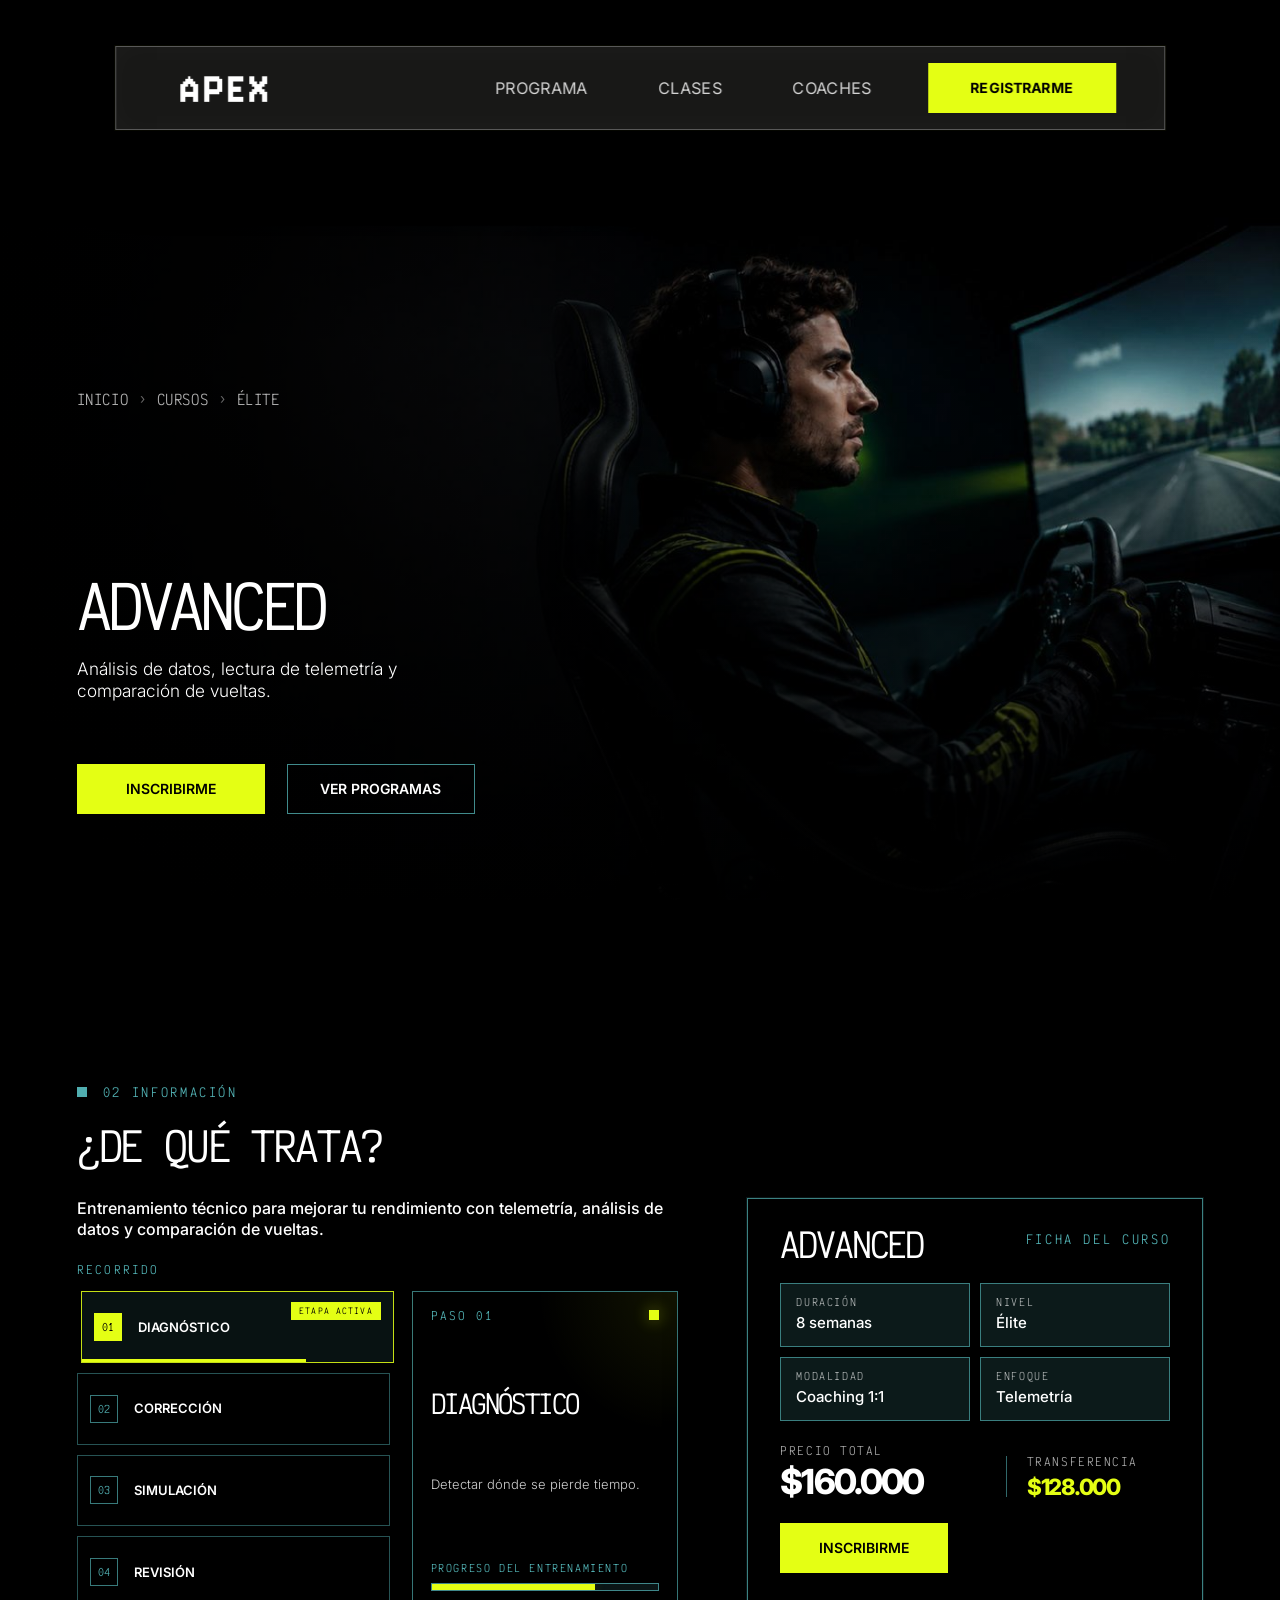
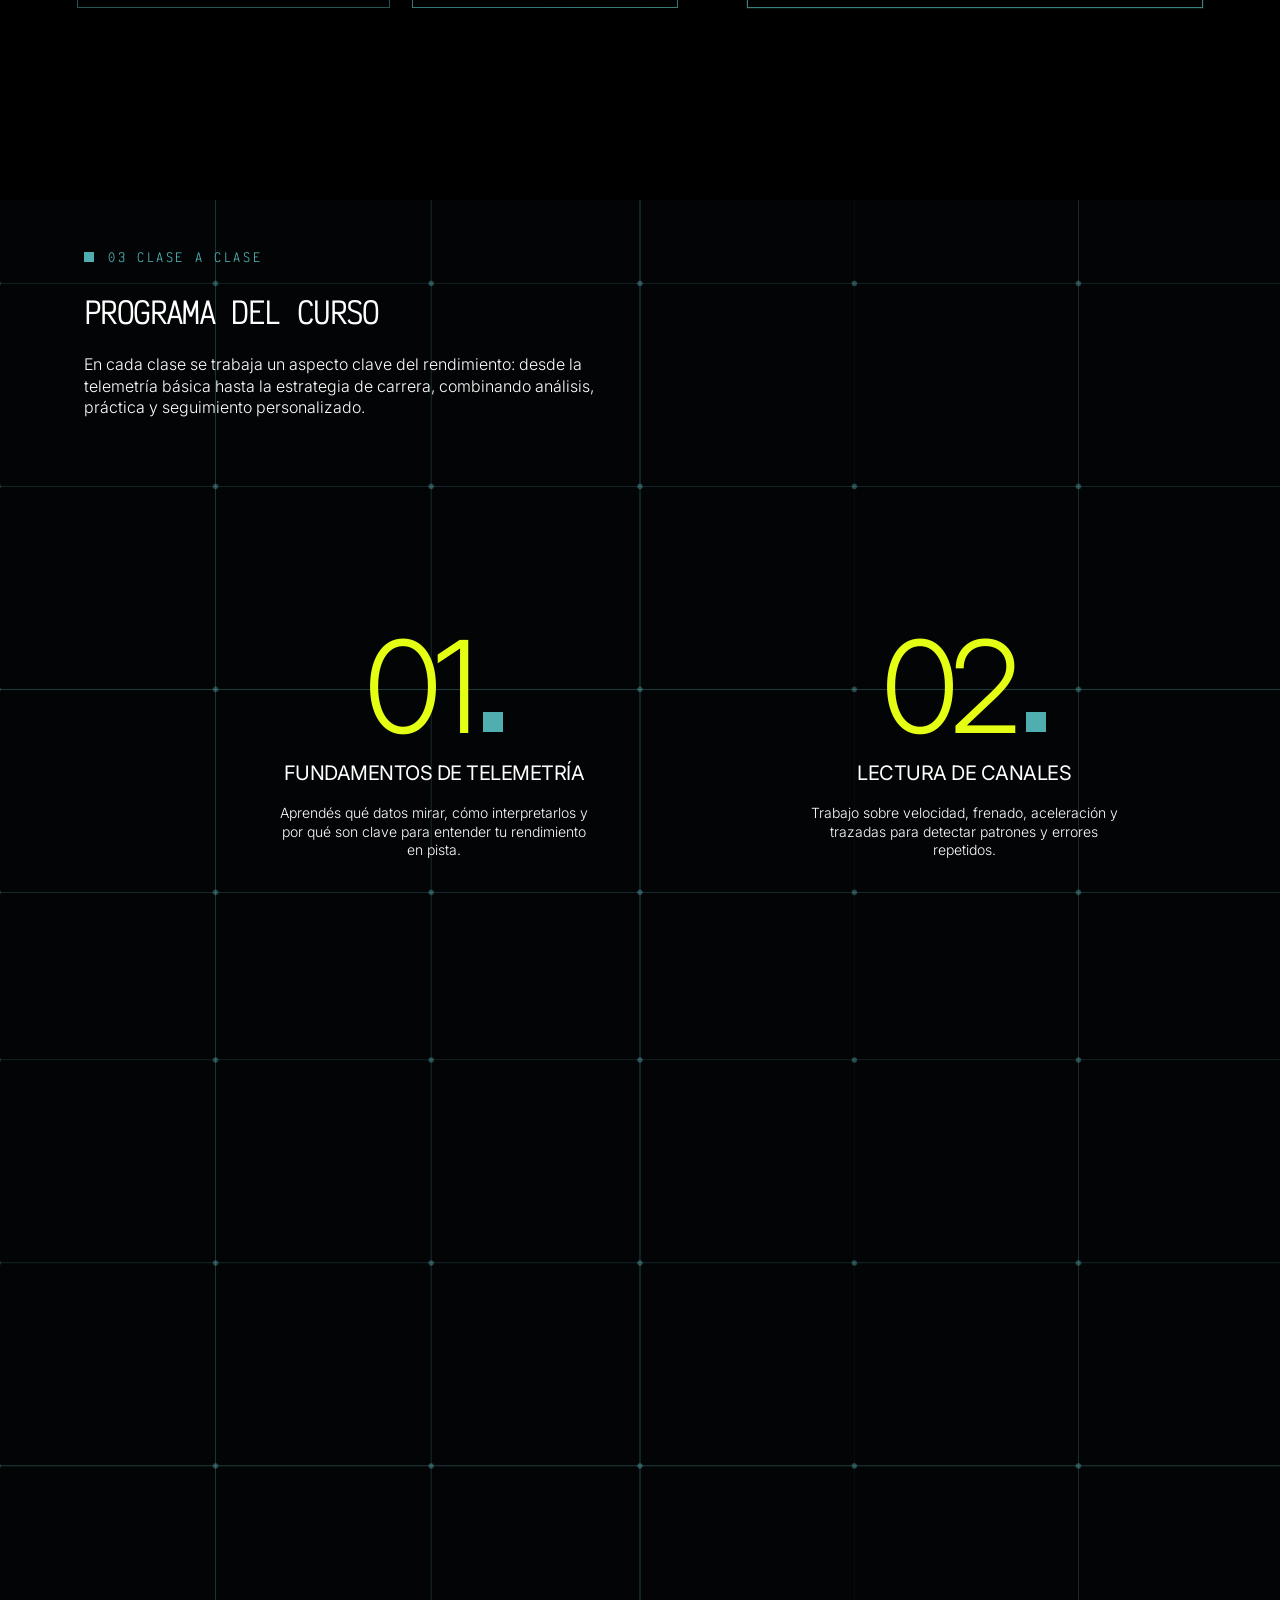
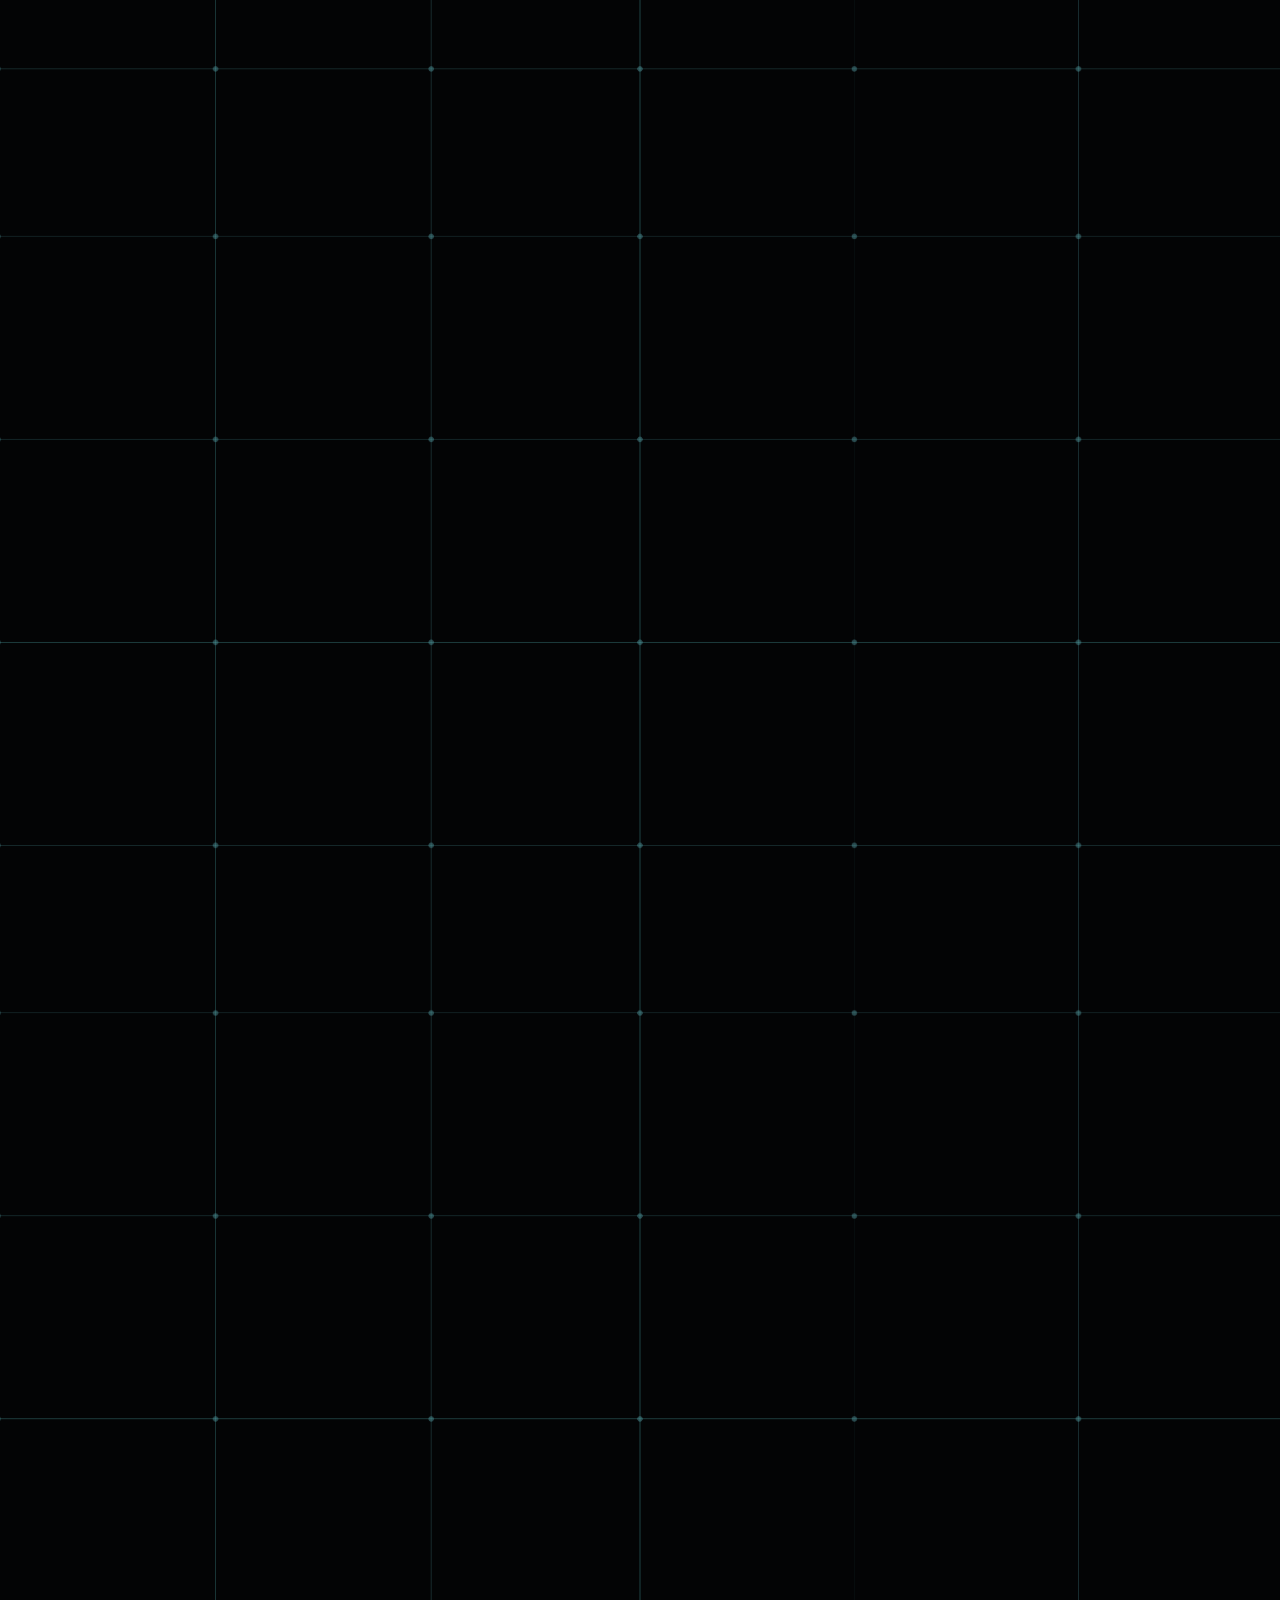
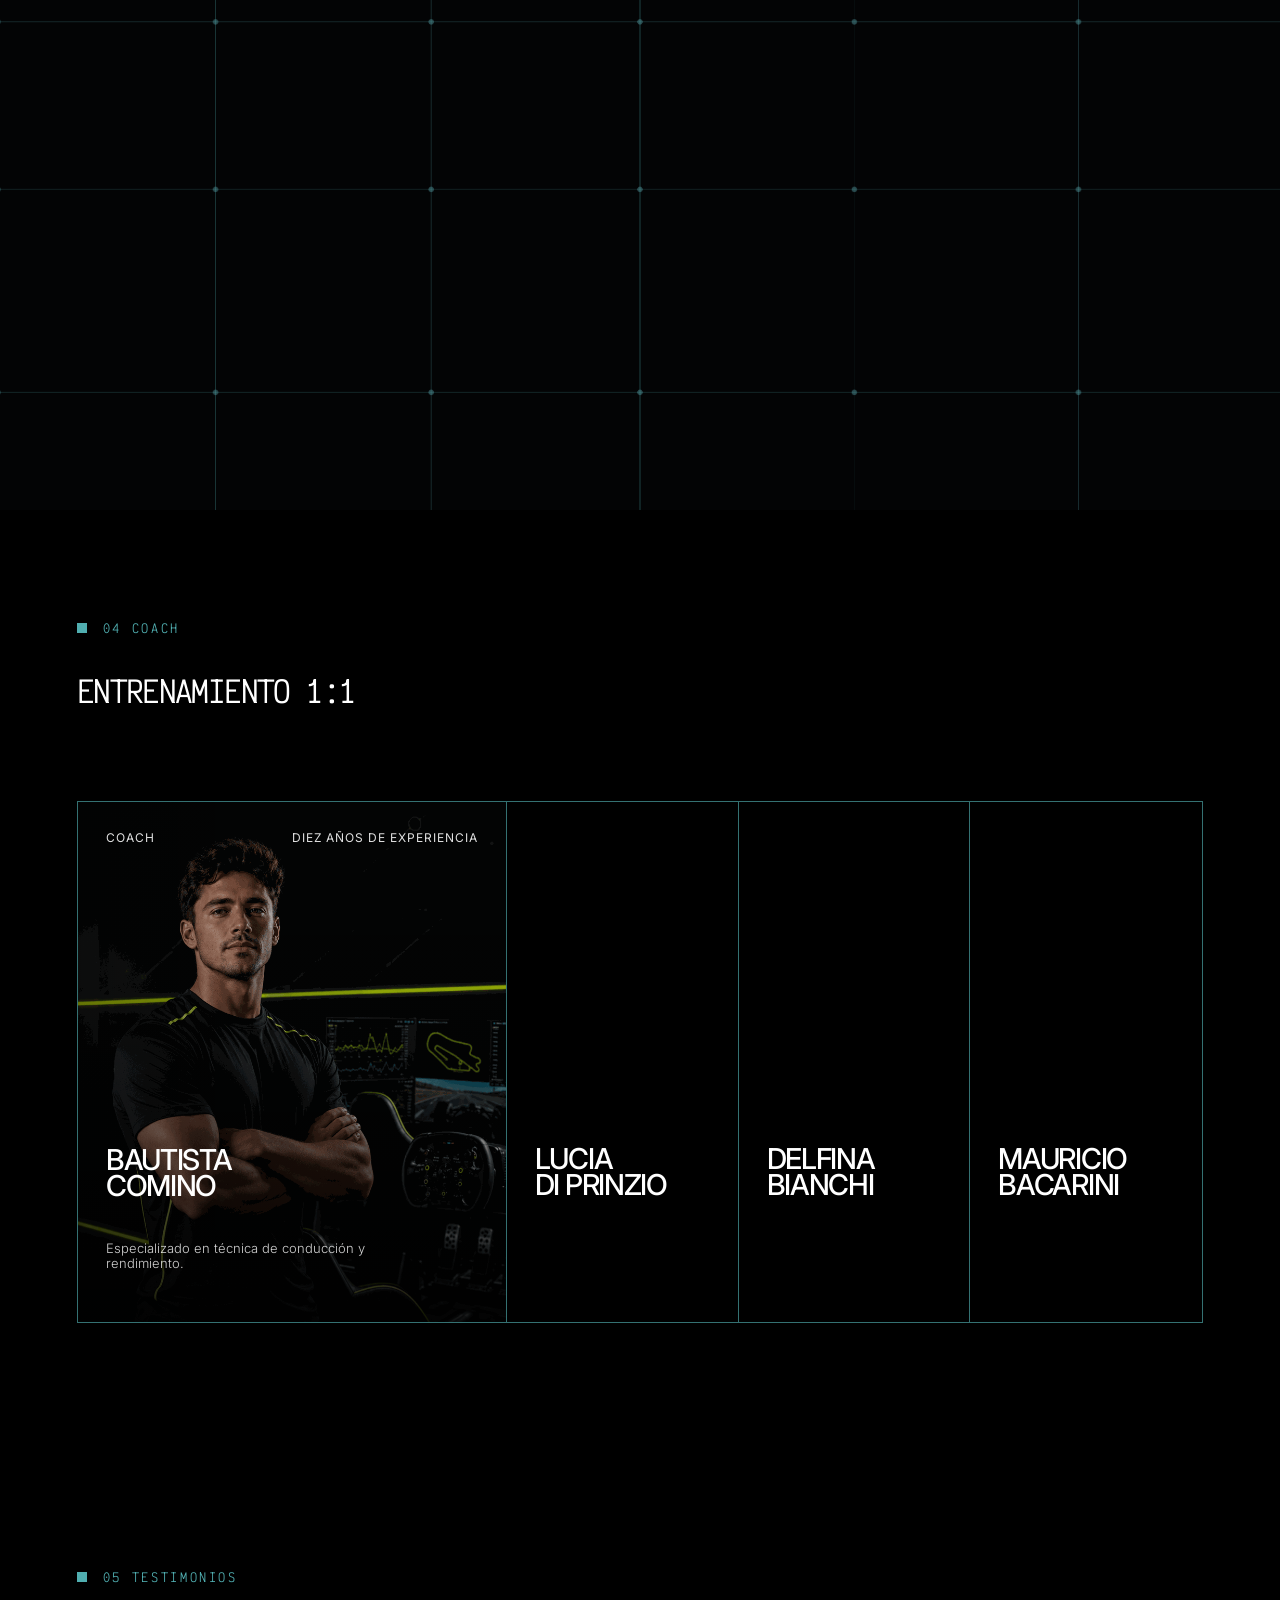
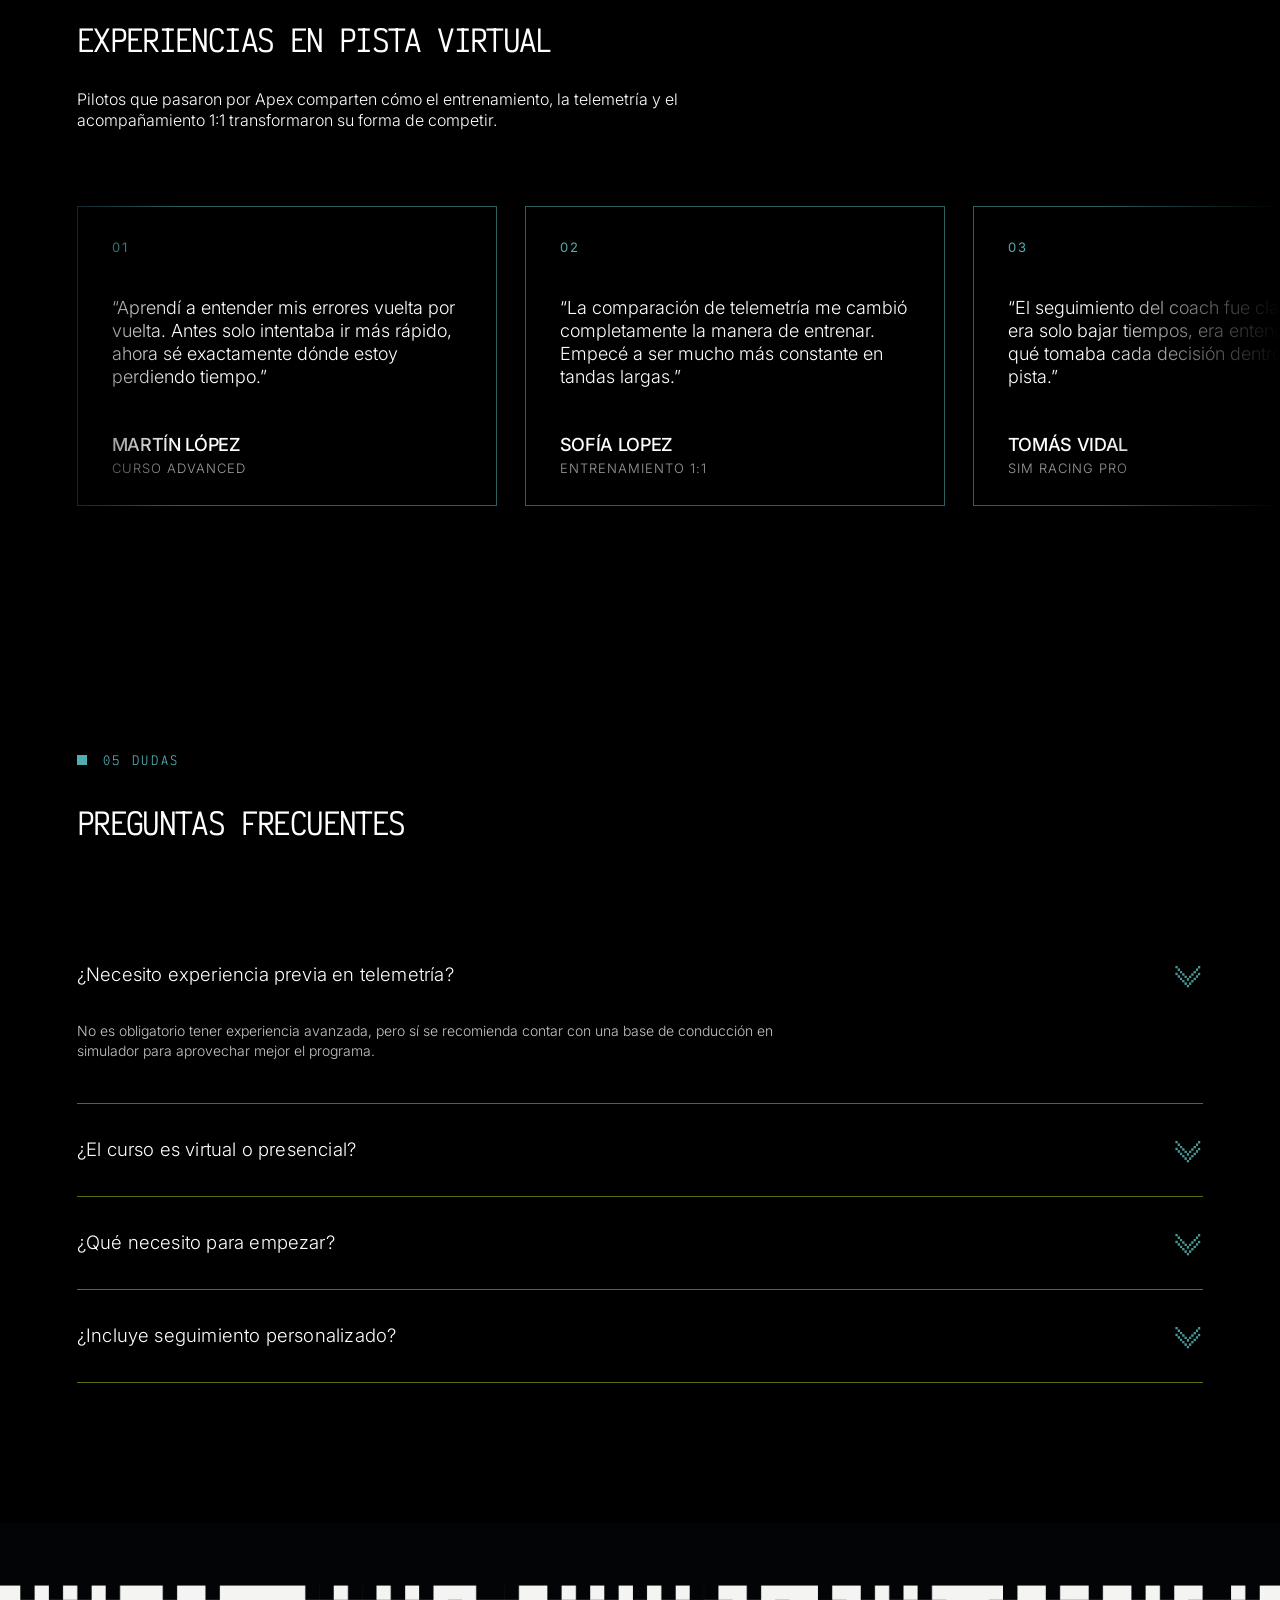
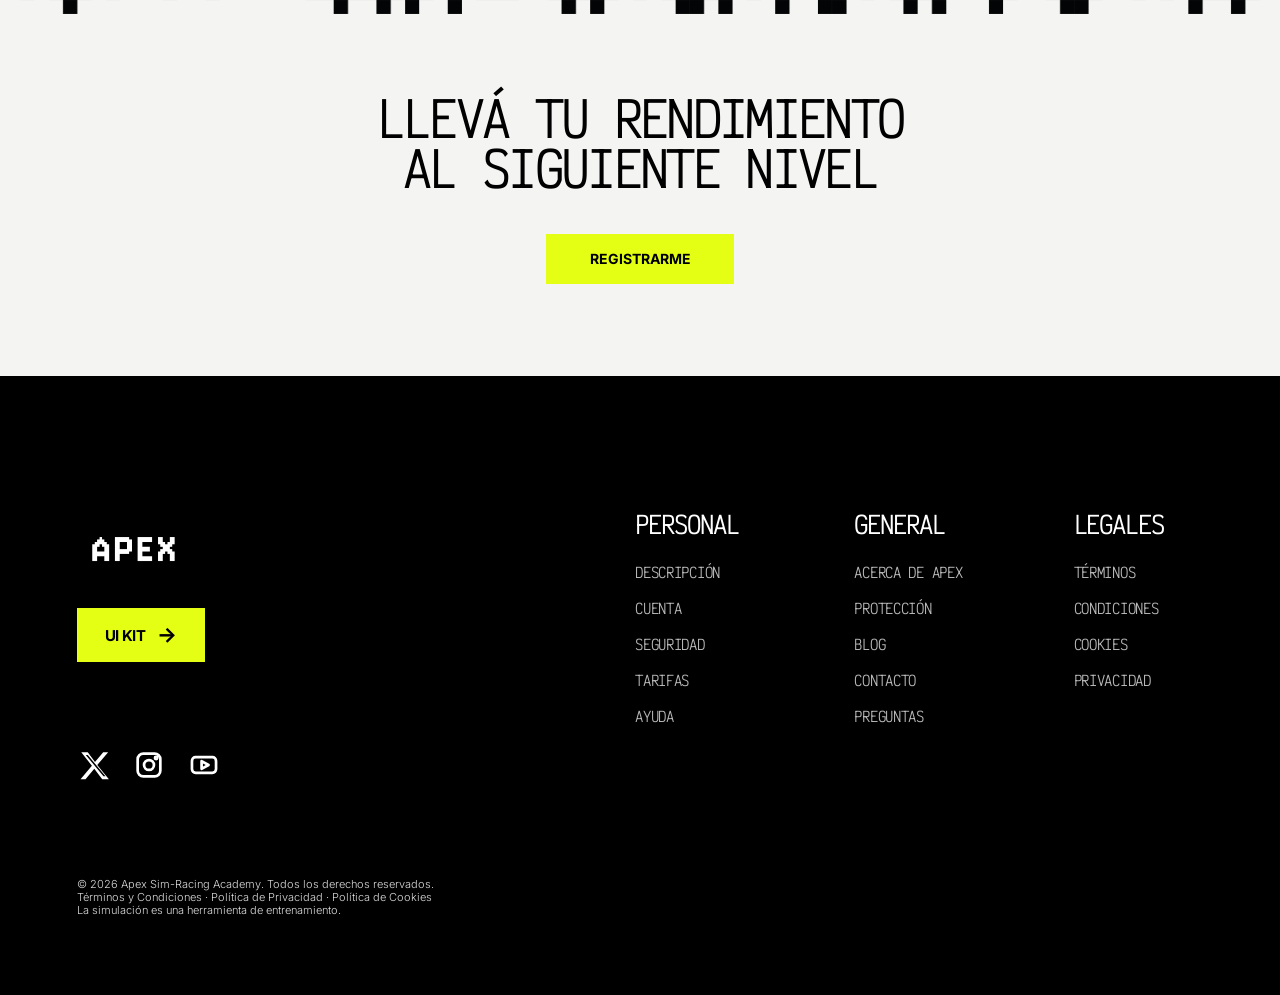
==== commit eca4b385: "Add files via upload" ====
--- a/advanced.html
+++ b/advanced.html
@@ -13,8 +13,8 @@
   <link rel="preload" as="image" href="./img/advanced-hero.jpg" media="(min-width: 701px)" fetchpriority="high">
   <link rel="preload" as="image" href="./img/advanced-hero-mobile.png" media="(max-width: 700px)" fetchpriority="high">
 
-  <link rel="stylesheet" href="./style.css?v=20260713">
-  <script src="./script.js?v=20260713" defer></script>
+  <link rel="stylesheet" href="./style.css?v=20260713-unified-grid">
+  <script src="./script.js?v=20260713-unified-grid" defer></script>
 </head>
 
 <body id="top">
--- a/style.css
+++ b/style.css
@@ -17827,3 +17827,2696 @@
 img {
   max-width: 100%;
 }
+
+
+/* =========================================================
+   BIBLIOTECA UI — estilos compartidos, aislados por página
+   Se activan con <body class="ui-kit-page">
+========================================================= */
+
+:root {
+  --black: #000000;
+  --dark: #1b1b1b;
+  --white: #ffffff;
+  --neon: #e4ff14;
+  --cyan: #50aeb0;
+  --grid: rgba(80, 174, 176, 0.22);
+  --font-title: 'Victor Mono', monospace;
+  --font-text: 'Inter', sans-serif;
+  --side: clamp(28px, 6vw, 76px);
+}
+
+* { box-sizing: border-box; margin: 0; padding: 0; }
+html { scroll-behavior: smooth; }
+body.ui-kit-page {
+  min-height: 100vh;
+  background-color: var(--black);
+  color: var(--white);
+  font-family: var(--font-text);
+  overflow-x: hidden;
+
+  /* Grilla de fondo igual al boceto */
+  background-image: url("./img/grilla(2).png");
+  background-repeat: repeat-y;
+  background-size: 100% auto;
+  background-position: top center;
+}
+
+a { color: inherit; text-decoration: none; }
+button { font: inherit; }
+
+.ui-kit-page .cursor-glow {
+  position: fixed;
+  width: 38px;
+  height: 38px;
+  border-radius: 50%;
+  pointer-events: none;
+  z-index: 99999;
+  transform: translate(-50%, -50%);
+  background: radial-gradient(circle, rgba(228,255,20,.85), rgba(228,255,20,.28) 42%, transparent 72%);
+  opacity: 0;
+  mix-blend-mode: screen;
+  transition: opacity .2s ease;
+}
+.ui-kit-page .cursor-glow.is-visible { opacity: 1; }
+
+.uk-navbar {
+  position: sticky;
+  top: 34px;
+  z-index: 50;
+  width: min(82vw, 1100px);
+  height: 84px;
+  margin: 34px auto 0;
+  padding: 0 42px;
+  display: flex;
+  align-items: center;
+  justify-content: space-between;
+  background: rgba(28,28,27,.92);
+  border: 1px solid rgba(255,255,255,.34);
+  backdrop-filter: blur(14px);
+  box-shadow: 0 24px 70px rgba(0,0,0,.6);
+}
+.uk-brand img { width: 118px; filter: invert(1) brightness(5); display: block; }
+.uk-nav-links { display: flex; gap: clamp(38px, 5vw, 74px); align-items: center; margin-left: auto; margin-right: 40px; }
+.uk-nav-links a {
+  font-size: 12px;
+  text-transform: uppercase;
+  color: rgba(255,255,255,.78);
+  transition: color .2s ease;
+}
+.uk-nav-links a:hover { color: var(--cyan); }
+
+.uk-btn {
+  display: inline-flex;
+  align-items: center;
+  justify-content: center;
+  height: 48px;
+  min-width: 150px;
+  padding: 0 22px;
+  background: var(--neon);
+  color: #000;
+  border: 1px solid var(--neon);
+  font-family: var(--font-text);
+  font-size: 14px;
+  line-height: 1;
+  font-weight: 800;
+  text-transform: uppercase;
+  cursor: pointer;
+  transition: transform .25s ease, box-shadow .25s ease;
+}
+.uk-btn:hover { transform: translateY(-3px); box-shadow: 0 0 26px rgba(228,255,20,.45); }
+.uk-btn-small { min-width: 164px; }
+
+.section-block {
+  width: min(1120px, calc(100% - var(--side) * 2));
+  margin: 0 auto;
+  padding: 112px 0;
+}
+.uk-hero { min-height: 520px; display: flex; flex-direction: column; justify-content: center; padding-top: 128px; }
+.breadcrumb {
+  margin-bottom: 84px;
+  font-family: var(--font-title);
+  font-size: 12px;
+  text-transform: uppercase;
+  letter-spacing: .04em;
+  color: rgba(255,255,255,.55);
+}
+.breadcrumb span { margin: 0 8px; color: var(--cyan); }
+.hero-grid { display: grid; grid-template-columns: 1fr 1fr; gap: 60px; align-items: start; }
+.uk-hero h1,
+.section-block h2 {
+  font-family: var(--font-title);
+  font-weight: 500;
+  text-transform: uppercase;
+  letter-spacing: -.065em;
+}
+.uk-hero h1 { font-size: clamp(54px, 6vw, 78px); line-height: .98; max-width: 720px; }
+.uk-hero p,
+.section-lead { max-width: 520px; color: rgba(255,255,255,.84); font-size: 15px; line-height: 1.35; font-weight: 300; }
+.uk-hero p { margin-top: 30px; }
+.hero-marker { width: 18px; height: 18px; background: var(--neon); justify-self: end; margin-top: 20px; }
+.section-label { display: flex; align-items: center; gap: 16px; margin-bottom: 62px; }
+.section-label span { width: 8px; height: 8px; background: var(--cyan); flex: 0 0 8px; }
+.section-label p { font-family: var(--font-title); font-size: 11px; letter-spacing: .2em; color: var(--cyan); text-transform: uppercase; }
+.section-block h2 { font-size: clamp(40px, 4vw, 64px); line-height: .96; margin-bottom: 28px; }
+.section-lead { margin-bottom: 76px; }
+
+.type-system { display: grid; grid-template-columns: 220px 1fr; gap: 40px; }
+.type-info-list { display: grid; gap: 56px; }
+.type-info-list h3 { font-size: 13px; line-height: 1; text-transform: uppercase; margin-bottom: 8px; font-weight: 900; }
+.type-info-list p { font-size: 10px; line-height: 1.12; color: rgba(255,255,255,.8); font-weight: 500; }
+.type-samples { display: grid; gap: 44px; }
+.sample-row { min-height: 66px; display: flex; align-items: center; }
+.sample-hero-title span { font-family: var(--font-title); font-size: clamp(42px, 4.9vw, 76px); line-height: .96; letter-spacing: -.07em; text-transform: uppercase; }
+.sample-detail-title span { font-family: var(--font-title); font-size: clamp(40px, 4vw, 62px); line-height: 1; letter-spacing: -.07em; text-transform: uppercase; }
+.sample-body span, .sample-text-base span { max-width: 460px; font-size: 16px; line-height: 1.34; color: rgba(255,255,255,.86); font-weight: 300; }
+.sample-section-title span { font-family: var(--font-title); font-size: clamp(28px, 3vw, 44px); letter-spacing: -.05em; text-transform: uppercase; }
+.sample-tag span { font-family: var(--font-title); color: var(--cyan); letter-spacing: .18em; text-transform: uppercase; font-size: 12px; }
+.mini-navbar { display: flex; align-items: center; gap: 46px; padding: 18px 22px; background: rgba(28,28,27,.92); border: 1px solid rgba(255,255,255,.28); }
+.mini-navbar a { font-size: 10px; text-transform: uppercase; color: rgba(255,255,255,.7); }
+.mini-navbar button,
+.sample-buttons button { background: var(--neon); border: 1px solid var(--neon); color: #000; height: 42px; padding: 0 18px; text-transform: uppercase; font-size: 13px; font-weight: 800; }
+.sample-buttons { gap: 24px; }
+
+.color-grid { display: grid; grid-template-columns: repeat(4, 1fr); align-items: end; }
+.color-card { min-height: 270px; display: flex; flex-direction: column; justify-content: space-between; padding: 18px; border: 1px solid rgba(255,255,255,.18); color: #000; }
+.color-card span { font-size: 12px; font-weight: 500; }
+.color-card h3 { font-size: 20px; text-transform: uppercase; margin-bottom: 8px; }
+.color-card p { font-size: 11px; line-height: 1.18; max-width: 210px; }
+.color-card.neon { background: var(--neon); }
+.color-card.cyan { background: var(--cyan); }
+.color-card.white { background: #fff; }
+.color-card.black { background: #000; color: #fff; border-color: rgba(255,255,255,.25); }
+
+.cards-group { margin-top: 54px; }
+.cards-group-head { display: flex; align-items: flex-end; justify-content: space-between; gap: 24px; margin-bottom: 24px; }
+.cards-group-head span { font-family: var(--font-title); color: var(--cyan); font-size: 12px; letter-spacing: .18em; text-transform: uppercase; }
+.cards-group-head p { margin: 0; max-width: 380px; font-size: 12px; line-height: 1.28; color: rgba(255,255,255,.64); }
+
+.real-course-grid { display: grid; grid-template-columns: repeat(3, minmax(0, 1fr)); border: 1px solid rgba(255,255,255,.22); background: rgba(0,0,0,.22); }
+.real-course-card { position: relative; min-height: 470px; padding: 32px; border-right: 1px solid rgba(255,255,255,.22); display: flex; flex-direction: column; justify-content: space-between; overflow: hidden; background: rgba(255,255,255,.015); }
+.real-course-card:last-child { border-right: 0; }
+.real-course-featured { background: rgba(255,255,255,.055); }
+.real-course-badge { position: absolute; top: 22px; right: 22px; padding: 8px 12px; background: #000; color: #fff; border: 1px solid rgba(255,255,255,.3); font-family: var(--font-title); font-size: 9px; line-height: 1; letter-spacing: .16em; text-transform: uppercase; z-index: 2; }
+.real-course-image { height: 205px; display: flex; align-items: center; justify-content: center; }
+.real-course-image img { max-width: 86%; max-height: 100%; object-fit: contain; filter: drop-shadow(0 20px 22px rgba(0,0,0,.4)); }
+.real-course-content h3 { margin: 0 0 16px; font-family: var(--font-title); font-size: clamp(24px, 2.15vw, 34px); line-height: 1; letter-spacing: -.055em; text-transform: uppercase; font-weight: 500; color: #fff; }
+.real-course-content p { max-width: 335px; margin: 0 0 18px; font-size: 14px; line-height: 1.2; color: #fff; }
+.real-course-content strong { display: block; margin-bottom: 28px; font-size: clamp(34px, 3.25vw, 48px); line-height: 1; font-weight: 800; letter-spacing: -.04em; color: #fff; }
+.real-course-content a { width: 150px; height: 50px; display: inline-flex; align-items: center; justify-content: center; gap: 8px; background: var(--neon); color: #000; font-size: 14px; line-height: 1; font-weight: 700; text-transform: uppercase; }
+
+.real-advanced-grid { display: grid; grid-template-columns: minmax(330px, .92fr) minmax(480px, 1.4fr); gap: 34px; }
+.real-price-card, .real-info-card, .real-discount-card { background: rgba(0,0,0,.78); border: 1px solid rgba(255,255,255,.32); }
+.real-price-card { min-height: 520px; padding: 42px; display: flex; flex-direction: column; }
+.real-price-label { margin: 0 0 28px; font-family: var(--font-title); font-size: 24px; line-height: 1; color: rgba(255,255,255,.86); }
+.real-price-card > strong { display: block; margin-bottom: 44px; font-size: clamp(52px, 5vw, 82px); line-height: .92; letter-spacing: -.055em; font-weight: 800; color: #fff; }
+.real-price-card ul { list-style: none; margin: 0 0 42px; padding: 0; }
+.real-price-card li { position: relative; padding-left: 24px; margin-bottom: 10px; font-size: 15px; line-height: 1.25; color: rgba(255,255,255,.82); }
+.real-price-card li::before { content: "→"; position: absolute; left: 0; top: 0; color: var(--neon); font-weight: 700; }
+.real-price-card a { margin-top: auto; width: 150px; height: 50px; display: inline-flex; align-items: center; justify-content: center; background: var(--neon); color: #000; font-size: 14px; font-weight: 700; text-transform: uppercase; }
+.real-advanced-side { display: grid; grid-template-columns: repeat(2, 1fr); gap: 24px; }
+.real-info-card { min-height: 248px; padding: 30px; display: flex; flex-direction: column; align-items: center; justify-content: center; text-align: center; }
+.real-info-card img { width: 118px; height: 118px; object-fit: contain; margin-bottom: 28px; }
+.real-info-card h3 { margin: 0 0 12px; font-family: var(--font-title); font-size: 25px; line-height: 1; letter-spacing: -.045em; font-weight: 400; text-transform: none; }
+.real-info-card p { margin: 0; font-family: var(--font-title); font-size: 23px; line-height: 1; letter-spacing: -.04em; color: #fff; }
+.real-discount-card { grid-column: 1 / -1; min-height: 138px; padding: 30px 36px; display: flex; align-items: center; justify-content: space-between; gap: 28px; }
+.real-discount-card > div:first-child { display: flex; align-items: center; gap: 22px; }
+.real-discount-card strong { font-size: clamp(54px, 5vw, 80px); line-height: .9; letter-spacing: -.055em; font-weight: 800; }
+.real-discount-card p { margin: 0; font-family: var(--font-title); font-size: 25px; line-height: 1; letter-spacing: -.04em; text-transform: uppercase; }
+.real-discount-card p span, .real-discount-card > div:last-child > span { display: block; margin-bottom: 8px; font-family: var(--font-text); font-size: 15px; letter-spacing: .04em; text-transform: uppercase; color: #fff; }
+.real-discount-card > div:last-child { min-width: 170px; padding-left: 30px; border-left: 1px solid rgba(255,255,255,.32); }
+.real-discount-card b { font-size: 20px; font-weight: 400; }
+
+.real-testimonial-grid { display: grid; grid-template-columns: repeat(2, minmax(0, 1fr)); gap: 24px; }
+.real-testimonial-card { min-height: 300px; padding: 30px; background: rgba(0,0,0,.78); border: 1px solid rgba(255,255,255,.24); display: flex; flex-direction: column; justify-content: space-between; }
+.real-testimonial-card > span { display: block; margin-bottom: 34px; font-family: var(--font-title); font-size: 28px; line-height: 1; letter-spacing: -.055em; color: var(--neon); }
+.real-testimonial-card > p { margin: 0 0 34px; max-width: 460px; font-size: 18px; line-height: 1.28; font-weight: 300; color: rgba(255,255,255,.88); }
+.real-testimonial-card h3 { margin: 0 0 5px; font-family: var(--font-text); font-size: 18px; line-height: 1; font-weight: 500; text-transform: none; }
+.real-testimonial-card small { font-size: 12px; line-height: 1; text-transform: uppercase; letter-spacing: .08em; color: rgba(255,255,255,.55); }
+
+.image-treatment-grid { display: grid; grid-template-columns: repeat(4, 1fr); gap: 22px; }
+.image-card { min-height: 390px; border: 1px solid rgba(255,255,255,.2); background: rgba(6,6,6,.88); overflow: hidden; }
+.image-card img { width: 100%; height: 250px; object-fit: cover; display: block; filter: grayscale(1) contrast(1.15) brightness(.72); transition: filter .3s ease, transform .3s ease; }
+.image-card:hover img { filter: grayscale(.2) contrast(1.15) brightness(.9); transform: scale(1.04); }
+.image-product img { object-fit: contain; padding: 26px; background: radial-gradient(circle, rgba(228,255,20,.18), transparent 50%); }
+.image-card h3 { margin: 18px 18px 8px; font-size: 13px; text-transform: uppercase; color: var(--neon); }
+.image-card p { margin: 0 18px 20px; font-size: 12px; line-height: 1.3; color: rgba(255,255,255,.75); }
+
+.interaction-grid { display: grid; grid-template-columns: repeat(4, 1fr); gap: 22px; }
+.interaction-card { min-height: 300px; border: 1px solid rgba(255,255,255,.2); background: rgba(6,6,6,.9); padding: 18px; }
+.interaction-card h3 { font-size: 14px; text-transform: uppercase; margin-bottom: 18px; }
+.interaction-card p { margin-top: 18px; font-size: 12px; color: rgba(255,255,255,.72); line-height: 1.32; }
+.demo-window { height: 150px; border: 1px solid rgba(80,174,176,.35); background: rgba(255,255,255,.03); position: relative; overflow: hidden; }
+.centered { display: flex; align-items: center; justify-content: center; }
+.reveal-demo span { position: absolute; left: 28px; bottom: 28px; width: 75%; height: 70px; background: linear-gradient(90deg, rgba(228,255,20,.88), rgba(80,174,176,.5)); animation: revealBox 2.2s ease infinite; }
+@keyframes revealBox { 0% { opacity: 0; transform: translateY(30px); filter: blur(8px); } 50%, 100% { opacity: 1; transform: translateY(0); filter: blur(0); } }
+.circuit-demo button { position: absolute; width: 30px; height: 30px; border-radius: 50%; border: 1px solid var(--neon); background: #000; color: var(--neon); font-size: 11px; font-weight: 800; }
+.circuit-demo button:first-of-type { left: 32px; top: 58px; }
+.circuit-demo button:nth-of-type(2) { right: 58px; top: 36px; }
+.demo-track-line { position: absolute; left: 24px; right: 24px; top: 76px; height: 2px; background: var(--neon); transform: rotate(-12deg); box-shadow: 0 0 16px rgba(228,255,20,.55); }
+.demo-popup { position: absolute; right: 20px; bottom: 18px; border: 1px solid var(--cyan); padding: 10px; font-size: 11px; background: #000; color: var(--neon); }
+.wheel-demo img { position: absolute; width: 88%; left: 6%; top: 36px; filter: grayscale(1) contrast(1.1); }
+.wheel-demo span { position: absolute; width: 12px; height: 12px; background: var(--cyan); box-shadow: 0 0 14px var(--cyan); }
+.wheel-demo span:nth-of-type(1) { left: 47%; top: 52%; }
+.wheel-demo span:nth-of-type(2) { left: 32%; top: 60%; }
+.wheel-demo span:nth-of-type(3) { left: 62%; top: 60%; }
+.wheel-demo span:nth-of-type(4) { left: 50%; top: 72%; }
+.wide-card { grid-column: span 4; }
+.gallery-demo { display: grid; grid-template-columns: 42px 1fr 42px; gap: 14px; align-items: center; }
+.gallery-demo button { height: 42px; background: transparent; border: 1px solid rgba(255,255,255,.25); color: #fff; font-size: 22px; }
+.gallery-strip { display: flex; gap: 14px; overflow: hidden; scroll-behavior: smooth; }
+.gallery-strip img { min-width: 220px; height: 128px; object-fit: cover; filter: grayscale(1) brightness(.7); border: 1px solid rgba(255,255,255,.15); }
+
+.uk-footer { width: min(1120px, calc(100% - var(--side) * 2)); margin: 80px auto 120px; padding-top: 40px; border-top: 1px solid rgba(255,255,255,.16); display: flex; align-items: center; justify-content: space-between; }
+.uk-footer img { width: 120px; filter: invert(1) brightness(5); }
+.ui-kit-page .reveal { opacity: 0; transform: translateY(34px); transition: opacity .75s ease, transform .75s cubic-bezier(.22,1,.36,1); }
+.ui-kit-page .reveal.is-visible { opacity: 1; transform: translateY(0); }
+
+@media (max-width: 900px) {
+  body.ui-kit-page { background-size: 190% auto; background-position: top center; }
+  .uk-navbar { width: calc(100% - 36px); height: 78px; padding: 0 24px; top: 20px; }
+  .uk-brand img { width: 96px; }
+  .uk-nav-links { display: none; }
+  .uk-btn-small { min-width: 150px; height: 48px; }
+  .section-block { width: calc(100% - 44px); padding: 80px 0; }
+  .uk-hero { min-height: 540px; padding-top: 120px; }
+  .hero-grid { grid-template-columns: 1fr; }
+  .uk-hero h1 { font-size: clamp(42px, 12vw, 58px); }
+  .section-block h2 { font-size: clamp(34px, 10vw, 48px); }
+  .type-system { grid-template-columns: 1fr; gap: 54px; }
+  .type-info-list { grid-template-columns: repeat(2, 1fr); gap: 28px; }
+  .sample-hero-title span { font-size: 38px; }
+  .mini-navbar { gap: 18px; overflow: auto; }
+  .color-grid, .cards-showcase, .image-treatment-grid, .interaction-grid { grid-template-columns: 1fr; }
+  .color-card { min-height: 210px; }
+  .cards-showcase { gap: 18px; }
+  .ui-card { min-height: 230px; }
+  .wide-card { grid-column: span 1; }
+  .uk-footer { flex-direction: column; gap: 28px; align-items: flex-start; width: calc(100% - 44px); }
+}
+
+
+@media (max-width: 900px) {
+  .cards-group-head { align-items: flex-start; flex-direction: column; }
+  .real-course-grid, .real-advanced-grid, .real-testimonial-grid { grid-template-columns: 1fr; }
+  .real-course-card { border-right: 0; border-bottom: 1px solid rgba(255,255,255,.22); }
+  .real-course-card:last-child { border-bottom: 0; }
+  .real-advanced-side { grid-template-columns: 1fr; }
+  .real-discount-card { flex-direction: column; align-items: flex-start; }
+  .real-discount-card > div:last-child { border-left: 0; padding-left: 0; }
+}
+
+
+/* =========================
+   INTERACCIONES REALES
+========================= */
+.real-interaction-grid {
+  display: grid;
+  grid-template-columns: repeat(2, minmax(0, 1fr));
+  gap: 28px;
+}
+
+.real-interaction-card {
+  min-height: 470px;
+  padding: 26px;
+  border: 1px solid rgba(255,255,255,.22);
+  background: rgba(0,0,0,.82);
+  display: grid;
+  grid-template-rows: auto 1fr;
+  gap: 24px;
+  overflow: hidden;
+}
+
+.real-interaction-copy span {
+  display: block;
+  margin-bottom: 12px;
+  font-family: var(--font-title);
+  font-size: 18px;
+  line-height: 1;
+  color: var(--neon);
+}
+
+.real-interaction-copy h3 {
+  margin: 0 0 12px;
+  font-family: var(--font-title);
+  font-size: clamp(22px, 1.7vw, 32px);
+  line-height: 1;
+  letter-spacing: -.055em;
+  text-transform: uppercase;
+  font-weight: 500;
+}
+
+.real-interaction-copy p {
+  max-width: 520px;
+  margin: 0;
+  font-size: 14px;
+  line-height: 1.35;
+  font-weight: 300;
+  color: rgba(255,255,255,.78);
+}
+
+.real-loader-demo,
+.real-circuit-demo,
+.real-wheel-demo,
+.real-program-demo,
+.real-coach-demo,
+.real-gallery-demo {
+  position: relative;
+  min-height: 270px;
+  border: 1px solid rgba(80,174,176,.34);
+  background: rgba(255,255,255,.025);
+  overflow: hidden;
+}
+
+.real-loader-demo {
+  display: flex;
+  align-items: center;
+  justify-content: center;
+  background: #000;
+}
+
+.real-loader-demo img {
+  width: 128px;
+  filter: invert(1) brightness(5);
+  animation: realLoaderPulse 1.35s ease-in-out infinite;
+}
+
+@keyframes realLoaderPulse {
+  0%, 100% { opacity: .55; transform: scale(.96); }
+  50% { opacity: 1; transform: scale(1); }
+}
+
+.real-circuit-demo {
+  padding: 24px;
+}
+
+.real-circuit-demo img {
+  position: absolute;
+  width: 92%;
+  left: 4%;
+  top: 20%;
+  filter: contrast(1.05) brightness(.95);
+}
+
+.real-circuit-demo button {
+  position: absolute;
+  width: 26px;
+  height: 26px;
+  border-radius: 50%;
+  border: 1.5px solid var(--neon);
+  background: #000;
+  color: var(--neon);
+  font-size: 10px;
+  font-weight: 800;
+  z-index: 3;
+  cursor: pointer;
+}
+
+.real-circuit-demo button.is-active,
+.real-circuit-demo button:hover {
+  background: var(--neon);
+  color: #000;
+  box-shadow: 0 0 20px rgba(228,255,20,.45);
+}
+
+.real-circuit-demo button:nth-of-type(1) { left: 16%; top: 48%; }
+.real-circuit-demo button:nth-of-type(2) { left: 62%; top: 33%; }
+.real-circuit-demo button:nth-of-type(3) { left: 80%; top: 57%; }
+.real-circuit-demo button:nth-of-type(4) { left: 44%; top: 75%; }
+
+.real-circuit-popup {
+  position: absolute;
+  left: 32%;
+  top: 12%;
+  width: 210px;
+  padding: 13px 14px;
+  border: 1px solid rgba(80,174,176,.8);
+  background: rgba(0,0,0,.94);
+  z-index: 4;
+  transition: left .22s ease, top .22s ease;
+}
+
+.real-circuit-popup h4 {
+  margin: 0 0 8px;
+  color: var(--neon);
+  font-size: 12px;
+  text-transform: uppercase;
+}
+
+.real-circuit-popup p {
+  margin: 0;
+  font-size: 12px;
+  line-height: 1.28;
+  color: rgba(255,255,255,.82);
+}
+
+.real-wheel-demo {
+  display: grid;
+  grid-template-rows: 1fr auto;
+  padding: 24px;
+}
+
+.real-wheel-visual {
+  position: relative;
+  width: min(92%, 440px);
+  margin: 0 auto;
+  align-self: center;
+}
+
+.real-wheel-visual img {
+  width: 100%;
+  display: block;
+  filter: grayscale(.9) contrast(1.08) brightness(.86);
+}
+
+.real-wheel-visual button {
+  position: absolute;
+  width: 16px;
+  height: 16px;
+  border: 0;
+  background: var(--cyan);
+  box-shadow: 0 0 16px rgba(80,174,176,.85);
+  cursor: pointer;
+}
+
+.real-wheel-visual button.is-active,
+.real-wheel-visual button:hover {
+  background: var(--neon);
+  box-shadow: 0 0 22px rgba(228,255,20,.6);
+}
+
+.real-wheel-visual button:nth-of-type(1) { left: 49%; top: 35%; }
+.real-wheel-visual button:nth-of-type(2) { left: 31%; top: 55%; }
+.real-wheel-visual button:nth-of-type(3) { right: 28%; top: 54%; }
+.real-wheel-visual button:nth-of-type(4) { left: 49%; bottom: 20%; }
+
+.real-wheel-panel {
+  border-left: 2px solid var(--neon);
+  padding-left: 18px;
+}
+
+.real-wheel-panel span {
+  display: block;
+  margin-bottom: 10px;
+  font-family: var(--font-title);
+  font-size: 11px;
+  letter-spacing: .22em;
+  text-transform: uppercase;
+  color: var(--cyan);
+}
+
+.real-wheel-panel h4 {
+  margin: 0 0 10px;
+  font-family: var(--font-title);
+  font-size: 32px;
+  line-height: .95;
+  letter-spacing: -.055em;
+  text-transform: uppercase;
+  color: var(--neon);
+}
+
+.real-wheel-panel p {
+  max-width: 420px;
+  margin: 0;
+  font-size: 14px;
+  line-height: 1.32;
+  color: rgba(255,255,255,.84);
+}
+
+.real-program-demo {
+  display: flex;
+  align-items: center;
+}
+
+.real-program-track {
+  display: flex;
+  gap: 48px;
+  padding: 0 40px;
+  width: max-content;
+  animation: realProgramMove 10s ease-in-out infinite;
+}
+
+@keyframes realProgramMove {
+  0%, 18% { transform: translateX(0); }
+  32%, 48% { transform: translateX(-270px); }
+  62%, 78% { transform: translateX(-540px); }
+  92%, 100% { transform: translateX(-810px); }
+}
+
+.real-program-track article {
+  flex: 0 0 230px;
+}
+
+.real-program-track strong {
+  display: block;
+  margin-bottom: 18px;
+  font-size: 92px;
+  line-height: .8;
+  font-weight: 300;
+  color: var(--neon);
+}
+
+.real-program-track h4 {
+  margin: 0 0 12px;
+  font-size: 18px;
+  line-height: 1.05;
+  text-transform: uppercase;
+}
+
+.real-program-track p {
+  margin: 0;
+  font-size: 13px;
+  line-height: 1.32;
+  color: rgba(255,255,255,.76);
+}
+
+.real-coach-demo {
+  display: grid;
+  grid-template-columns: 1fr 1.2fr;
+  gap: 0;
+}
+
+.real-coach-demo > button {
+  height: 67px;
+  padding: 0 20px;
+  border: 0;
+  border-bottom: 1px solid rgba(80,174,176,.55);
+  background: transparent;
+  color: rgba(255,255,255,.72);
+  text-align: left;
+  font-family: var(--font-title);
+  font-size: 18px;
+  text-transform: uppercase;
+  cursor: pointer;
+}
+
+.real-coach-demo > button.is-active,
+.real-coach-demo > button:hover {
+  color: var(--neon);
+  background: rgba(228,255,20,.05);
+}
+
+.real-coach-preview {
+  grid-column: 2;
+  grid-row: 1 / span 3;
+  padding: 28px;
+  border-left: 1px solid rgba(80,174,176,.55);
+  background:
+    linear-gradient(180deg, rgba(0,0,0,.04), rgba(0,0,0,.88)),
+    url('./img/coach-facundo.png') center bottom / cover no-repeat;
+  display: flex;
+  flex-direction: column;
+  justify-content: flex-end;
+}
+
+.real-coach-preview small {
+  margin-bottom: 12px;
+  font-family: var(--font-title);
+  font-size: 12px;
+  letter-spacing: .2em;
+  color: var(--white);
+  text-transform: uppercase;
+}
+
+.real-coach-preview h4 {
+  margin: 0 0 12px;
+  font-family: var(--font-text);
+  font-size: 38px;
+  line-height: .9;
+  text-transform: uppercase;
+}
+
+.real-coach-preview p {
+  margin: 0;
+  font-size: 13px;
+  color: rgba(255,255,255,.84);
+}
+
+.real-gallery-demo {
+  display: grid;
+  grid-template-columns: 44px 1fr 44px;
+  align-items: center;
+  gap: 14px;
+  padding: 22px;
+}
+
+.real-gallery-demo > button {
+  height: 44px;
+  border: 1px solid rgba(255,255,255,.24);
+  background: transparent;
+  color: #fff;
+  font-size: 22px;
+  cursor: pointer;
+}
+
+.real-gallery-strip {
+  display: flex;
+  gap: 16px;
+  overflow: hidden;
+  scroll-behavior: smooth;
+}
+
+.real-gallery-strip figure {
+  position: relative;
+  flex: 0 0 230px;
+  height: 150px;
+  overflow: hidden;
+  border: 1px solid rgba(255,255,255,.18);
+}
+
+.real-gallery-strip img {
+  width: 100%;
+  height: 100%;
+  object-fit: cover;
+  filter: grayscale(1) brightness(.72);
+  transition: filter .28s ease, transform .28s ease;
+}
+
+.real-gallery-strip figcaption {
+  position: absolute;
+  left: 0;
+  right: 0;
+  bottom: 0;
+  padding: 26px 14px 14px;
+  font-size: 14px;
+  text-transform: uppercase;
+  background: linear-gradient(180deg, transparent, rgba(0,0,0,.9));
+  transform: translateY(100%);
+  transition: transform .25s ease;
+}
+
+.real-gallery-strip figcaption span {
+  color: var(--white);
+  font-size: 11px;
+}
+
+.real-gallery-strip figure:hover img {
+  filter: grayscale(.2) brightness(.9);
+  transform: scale(1.04);
+}
+
+.real-gallery-strip figure:hover figcaption {
+  transform: translateY(0);
+}
+
+@media (max-width: 900px) {
+  .real-interaction-grid { grid-template-columns: 1fr; }
+  .real-interaction-card { min-height: auto; }
+  .real-coach-demo { grid-template-columns: 1fr; }
+  .real-coach-preview { grid-column: 1; grid-row: auto; min-height: 220px; border-left: 0; }
+}
+
+
+/* =========================================
+   UI KIT ACTUALIZACIÓN - CURSOS TÉCNICOS
+========================================= */
+
+.kit-course-tech-grid {
+  display: grid;
+  grid-template-columns: repeat(3, minmax(0, 1fr));
+  gap: 22px;
+}
+
+.kit-course-tech-card {
+  position: relative;
+  min-height: 560px;
+  padding: 24px;
+  background: #4aa09f;
+  color: #000;
+  border: 1px solid rgba(0,0,0,.72);
+  display: flex;
+  flex-direction: column;
+  overflow: hidden;
+  transition: transform .25s ease, box-shadow .25s ease;
+}
+
+.kit-course-tech-card:hover {
+  transform: translateY(-4px);
+  box-shadow: 0 22px 42px rgba(0,0,0,.22);
+}
+
+.kit-course-level {
+  position: relative;
+  z-index: 3;
+  width: max-content;
+  padding: 8px 10px;
+  margin-bottom: 16px;
+  background: #000;
+  color: #fff;
+  font-family: var(--font-title);
+  font-size: 9px;
+  line-height: 1;
+  letter-spacing: .16em;
+  text-transform: uppercase;
+}
+
+.kit-course-badge {
+  position: absolute;
+  top: 24px;
+  right: 24px;
+  z-index: 3;
+  padding: 8px 10px;
+  background: var(--neon);
+  color: #000;
+  font-family: var(--font-title);
+  font-size: 9px;
+  line-height: 1;
+  letter-spacing: .16em;
+  text-transform: uppercase;
+}
+
+.kit-course-image {
+  height: 155px;
+  display: flex;
+  align-items: center;
+  justify-content: center;
+  margin-bottom: 18px;
+}
+
+.kit-course-image img {
+  max-width: 88%;
+  max-height: 100%;
+  object-fit: contain;
+  filter: drop-shadow(0 18px 20px rgba(0,0,0,.22));
+}
+
+.kit-course-body {
+  display: flex;
+  flex-direction: column;
+  flex: 1 1 auto;
+}
+
+.kit-course-body h3 {
+  margin: 0 0 12px;
+  font-family: var(--font-title);
+  font-size: clamp(26px, 2.35vw, 38px);
+  line-height: .95;
+  letter-spacing: -.06em;
+  text-transform: uppercase;
+  font-weight: 500;
+  color: #fff;
+}
+
+.kit-course-body > p {
+  min-height: 52px;
+  margin: 0 0 18px;
+  font-size: 13px;
+  line-height: 1.22;
+  font-weight: 400;
+  color: #071212;
+}
+
+.kit-course-specs {
+  display: grid;
+  grid-template-columns: repeat(2, 1fr);
+  gap: 10px;
+  margin-bottom: 18px;
+}
+
+.kit-course-specs div {
+  min-height: 62px;
+  padding: 10px;
+  background: rgba(180, 226, 222, .78);
+  border: 1px solid rgba(0,0,0,.28);
+}
+
+.kit-course-specs span,
+.kit-complexity > span {
+  display: block;
+  margin-bottom: 8px;
+  font-family: var(--font-title);
+  font-size: 9px;
+  line-height: 1;
+  letter-spacing: .13em;
+  text-transform: uppercase;
+  font-weight: 400;
+  color: rgba(0,0,0,.72);
+}
+
+.kit-course-specs strong {
+  display: block;
+  font-size: 12px;
+  line-height: 1.15;
+  font-weight: 500;
+  color: #000;
+}
+
+.kit-complexity {
+  margin-bottom: 18px;
+}
+
+.kit-complexity div {
+  display: flex;
+  gap: 7px;
+}
+
+.kit-complexity i {
+  display: block;
+  flex: 1 1 auto;
+  height: 8px;
+  background: var(--neon);
+  border: 1px solid rgba(0,0,0,.5);
+}
+
+.kit-complexity i.is-off {
+  background: rgba(0,0,0,.16);
+}
+
+.kit-course-price {
+  display: block;
+  margin-top: auto;
+  margin-bottom: 18px;
+  font-size: clamp(34px, 3.1vw, 48px);
+  line-height: .9;
+  letter-spacing: -.055em;
+  color: #fff;
+}
+
+.kit-course-body a,
+.kit-course-sheet > a {
+  width: 150px;
+  height: 48px;
+  display: inline-flex;
+  align-items: center;
+  justify-content: center;
+  background: var(--neon);
+  color: #000;
+  border: 1px solid var(--neon);
+  font-size: 13px;
+  line-height: 1;
+  font-weight: 800;
+  text-transform: uppercase;
+}
+
+/* =========================================
+   UI KIT ACTUALIZACIÓN - INFO ADVANCED
+========================================= */
+
+.kit-advanced-info-demo {
+  display: grid;
+  grid-template-columns: minmax(390px, 0.95fr) minmax(390px, 0.72fr);
+  gap: clamp(44px, 5.4vw, 84px);
+  align-items: stretch;
+}
+
+.kit-advanced-copy {
+  display: flex;
+  flex-direction: column;
+}
+
+.kit-advanced-copy > p {
+  max-width: 660px;
+  margin: 0 0 18px;
+  font-size: clamp(16px, 1.05vw, 19px);
+  line-height: 1.32;
+  font-weight: 300;
+  color: rgba(255,255,255,.86);
+}
+
+.kit-telemetry-module,
+.kit-mini-telemetry-demo {
+  margin-top: 24px;
+  display: grid;
+  grid-template-columns: 1.08fr .92fr;
+  gap: 22px;
+  min-height: 300px;
+}
+
+.kit-mini-telemetry-demo {
+  min-height: 270px;
+  margin-top: 0;
+}
+
+.kit-telemetry-steps {
+  display: grid;
+  gap: 10px;
+}
+
+.kit-telemetry-steps button {
+  position: relative;
+  min-height: 54px;
+  padding: 10px 104px 10px 12px;
+  display: grid;
+  grid-template-columns: 34px 1fr;
+  gap: 10px;
+  align-items: center;
+  text-align: left;
+  border: 1px solid rgba(80,174,176,.48);
+  background: rgba(0,0,0,.48);
+  color: #fff;
+  overflow: hidden;
+  cursor: pointer;
+  transition: border-color .22s ease, background .22s ease, transform .22s ease;
+}
+
+.kit-telemetry-steps button > span {
+  width: 28px;
+  height: 28px;
+  display: inline-flex;
+  align-items: center;
+  justify-content: center;
+  border: 1px solid rgba(80,174,176,.7);
+  color: var(--cyan);
+  font-family: var(--font-title);
+  font-size: 10px;
+  line-height: 1;
+}
+
+.kit-telemetry-steps button em {
+  position: absolute;
+  right: 12px;
+  top: 10px;
+  height: 18px;
+  padding: 0 8px;
+  display: inline-flex;
+  align-items: center;
+  background: var(--neon);
+  color: #000;
+  font-family: var(--font-title);
+  font-style: normal;
+  font-size: 8px;
+  line-height: 1;
+  letter-spacing: .14em;
+  text-transform: uppercase;
+  opacity: 0;
+  transform: translateY(-4px);
+  transition: opacity .2s ease, transform .2s ease;
+  pointer-events: none;
+}
+
+.kit-telemetry-steps button strong {
+  display: block;
+  margin-bottom: 4px;
+  font-size: 13px;
+  line-height: 1;
+  font-weight: 600;
+  text-transform: uppercase;
+}
+
+.kit-telemetry-steps button small {
+  display: block;
+  font-size: 11px;
+  line-height: 1.15;
+  font-weight: 300;
+  color: rgba(255,255,255,.64);
+}
+
+.kit-telemetry-steps button > i {
+  position: absolute;
+  left: 0;
+  bottom: 0;
+  width: var(--fill);
+  height: 3px;
+  background: var(--cyan);
+  opacity: .5;
+  transform: scaleX(0);
+  transform-origin: left;
+  transition: transform .42s cubic-bezier(.22,1,.36,1), background .22s ease;
+}
+
+.kit-telemetry-steps button:hover,
+.kit-telemetry-steps button:focus-visible,
+.kit-telemetry-steps button.is-active {
+  border-color: rgba(228,255,20,.86);
+  background: rgba(80,174,176,.1);
+  transform: translateX(4px);
+  outline: none;
+}
+
+.kit-telemetry-steps button:hover > span,
+.kit-telemetry-steps button:focus-visible > span,
+.kit-telemetry-steps button.is-active > span {
+  background: var(--neon);
+  border-color: var(--neon);
+  color: #000;
+}
+
+.kit-telemetry-steps button:hover em,
+.kit-telemetry-steps button:focus-visible em,
+.kit-telemetry-steps button.is-active em {
+  opacity: 1;
+  transform: translateY(0);
+}
+
+.kit-telemetry-steps button:hover > i,
+.kit-telemetry-steps button:focus-visible > i,
+.kit-telemetry-steps button.is-active > i {
+  transform: scaleX(1);
+  background: var(--neon);
+  opacity: 1;
+}
+
+.kit-telemetry-display {
+  position: relative;
+  min-height: 100%;
+  padding: 18px 18px 16px;
+  border: 1px solid rgba(80,174,176,.68);
+  background:
+    radial-gradient(circle at 100% 0%, rgba(228,255,20,.08), transparent 34%),
+    rgba(0,0,0,.58);
+  display: flex;
+  flex-direction: column;
+  justify-content: space-between;
+}
+
+.kit-telemetry-display::before {
+  content: "";
+  position: absolute;
+  right: 18px;
+  top: 18px;
+  width: 10px;
+  height: 10px;
+  background: var(--neon);
+  box-shadow: 0 0 16px rgba(228,255,20,.44);
+}
+
+.kit-telemetry-display small {
+  display: block;
+  margin-bottom: 22px;
+  font-family: var(--font-title);
+  font-size: 11px;
+  line-height: 1;
+  letter-spacing: .16em;
+  text-transform: uppercase;
+  color: var(--cyan);
+}
+
+.kit-telemetry-display strong {
+  display: block;
+  max-width: 280px;
+  margin-bottom: 16px;
+  font-family: var(--font-title);
+  font-size: clamp(24px, 2.1vw, 34px);
+  line-height: .98;
+  letter-spacing: -.055em;
+  text-transform: uppercase;
+  font-weight: 500;
+  color: #fff;
+}
+
+.kit-telemetry-display p {
+  margin: 0;
+  max-width: 310px;
+  font-size: 14px;
+  line-height: 1.32;
+  font-weight: 300;
+  color: rgba(255,255,255,.82);
+}
+
+.kit-telemetry-meter {
+  margin-top: 22px;
+}
+
+.kit-telemetry-meter span {
+  display: block;
+  margin-bottom: 10px;
+  font-family: var(--font-title);
+  font-size: 10px;
+  line-height: 1;
+  letter-spacing: .16em;
+  text-transform: uppercase;
+  color: var(--cyan);
+}
+
+.kit-telemetry-meter div {
+  width: 100%;
+  height: 8px;
+  border: 1px solid rgba(80,174,176,.75);
+  background: rgba(80,174,176,.12);
+  overflow: hidden;
+}
+
+.kit-telemetry-meter i {
+  display: block;
+  height: 100%;
+  background: var(--neon);
+  box-shadow: 0 0 12px rgba(228,255,20,.22);
+  transition: width .36s cubic-bezier(.22,1,.36,1);
+}
+
+.kit-course-sheet {
+  min-height: 100%;
+  padding: 30px 32px 34px;
+  border: 1px solid rgba(80,174,176,.72);
+  background: rgba(0,0,0,.72);
+  display: flex;
+  flex-direction: column;
+}
+
+.kit-sheet-top {
+  display: flex;
+  justify-content: space-between;
+  align-items: flex-start;
+  gap: 24px;
+  margin-bottom: 24px;
+}
+
+.kit-sheet-top strong {
+  order: 1;
+  font-family: var(--font-title);
+  font-size: clamp(30px, 2.6vw, 44px);
+  line-height: .92;
+  letter-spacing: -.065em;
+  text-transform: uppercase;
+  font-weight: 500;
+}
+
+.kit-sheet-top span {
+  order: 2;
+  margin-top: 4px;
+  white-space: nowrap;
+  font-family: var(--font-title);
+  font-size: 10px;
+  letter-spacing: .16em;
+  text-transform: uppercase;
+  color: var(--cyan);
+}
+
+.kit-sheet-grid {
+  display: grid;
+  grid-template-columns: repeat(2, 1fr);
+  gap: 10px;
+  margin-bottom: 24px;
+}
+
+.kit-sheet-grid div {
+  min-height: 64px;
+  padding: 13px 15px;
+  border: 1px solid rgba(80,174,176,.48);
+  background: rgba(80,174,176,.08);
+}
+
+.kit-sheet-grid small,
+.kit-sheet-price span {
+  display: block;
+  margin-bottom: 8px;
+  font-family: var(--font-title);
+  font-size: 10px;
+  letter-spacing: .13em;
+  text-transform: uppercase;
+  color: var(--cyan);
+}
+
+.kit-sheet-grid p {
+  margin: 0;
+  font-size: 15px;
+  font-weight: 500;
+}
+
+.kit-course-sheet ul {
+  list-style: none;
+  margin: 0 0 26px;
+  padding: 0;
+}
+
+.kit-course-sheet li {
+  position: relative;
+  padding-left: 20px;
+  margin-bottom: 9px;
+  font-size: 14px;
+  line-height: 1.22;
+  color: rgba(255,255,255,.78);
+}
+
+.kit-course-sheet li::before {
+  content: "→";
+  position: absolute;
+  left: 0;
+  color: var(--neon);
+}
+
+.kit-sheet-price {
+  margin-top: auto;
+  margin-bottom: 26px;
+  display: grid;
+  grid-template-columns: 1fr 1fr;
+  gap: 14px;
+}
+
+.kit-sheet-price div:last-child {
+  border-left: 1px solid rgba(80,174,176,.48);
+  padding-left: 14px;
+}
+
+.kit-sheet-price strong {
+  display: block;
+  font-size: clamp(30px, 2.7vw, 46px);
+  line-height: 1;
+  font-weight: 800;
+}
+
+@media (max-width: 1000px) {
+  .kit-course-tech-grid,
+  .kit-advanced-info-demo {
+    grid-template-columns: 1fr;
+  }
+
+  .kit-telemetry-module,
+  .kit-mini-telemetry-demo {
+    grid-template-columns: 1fr;
+  }
+
+  .kit-course-tech-card {
+    min-height: auto;
+  }
+}
+
+@media (max-width: 560px) {
+  .kit-course-specs,
+  .kit-sheet-grid,
+  .kit-sheet-price {
+    grid-template-columns: 1fr;
+  }
+
+  .kit-telemetry-steps button {
+    padding-right: 12px;
+  }
+
+  .kit-telemetry-steps button em {
+    position: static;
+    width: max-content;
+    margin-bottom: 4px;
+    grid-column: 2;
+    opacity: 1;
+    transform: none;
+  }
+}
+
+
+/* =========================================
+   UI KIT - TÍTULOS IGUALES A LA WEB
+   mismo criterio de tamaño que las secciones APEX
+========================================= */
+
+:root {
+  --uk-section-title-size: clamp(24px, 2.3vw, 36px);
+  --uk-section-title-size-mobile: clamp(30px, 9vw, 42px);
+}
+
+/* Títulos principales de cada sección de la biblioteca */
+.section-block h2 {
+  font-size: var(--uk-section-title-size) !important;
+  line-height: 1 !important;
+  letter-spacing: -0.055em !important;
+  font-weight: 500 !important;
+}
+
+/* Hero de la biblioteca: baja un poco para que no quede desproporcionado */
+.uk-hero h1 {
+  font-size: clamp(42px, 4.2vw, 62px) !important;
+  line-height: 0.98 !important;
+  letter-spacing: -0.065em !important;
+}
+
+/* Títulos internos de cards/interacciones para que acompañen la escala */
+.cards-group-head span,
+.real-interaction-copy h3,
+.image-card h3 {
+  font-size: clamp(18px, 1.45vw, 24px) !important;
+  line-height: 1 !important;
+}
+
+/* Títulos de ejemplos grandes dentro del sistema tipográfico */
+.sample-section-title span {
+  font-size: var(--uk-section-title-size) !important;
+  line-height: 1 !important;
+}
+
+/* Mobile */
+@media (max-width: 900px) {
+  .section-block h2 {
+    font-size: var(--uk-section-title-size-mobile) !important;
+    line-height: 0.96 !important;
+  }
+
+  .uk-hero h1 {
+    font-size: clamp(38px, 11vw, 54px) !important;
+    line-height: 0.96 !important;
+  }
+
+  .real-interaction-copy h3,
+  .image-card h3 {
+    font-size: 22px !important;
+  }
+}
+
+
+/* Ajuste UI kit: demo advanced al tamaño original de la web */
+.cards-group .kit-advanced-info-demo { width: 100%; }
+
+
+/* Cambio solicitado: títulos de la sección Imágenes en blanco */
+.image-treatment-grid .image-card h3 {
+  color: #ffffff !important;
+}
+
+
+/* Ajuste solicitado: precios más chicos y bloque izquierdo alineado abajo con la ficha derecha */
+.kit-advanced-copy {
+  height: 100%;
+}
+
+.kit-advanced-copy .kit-telemetry-module {
+  margin-top: auto;
+}
+
+.kit-sheet-price strong {
+  font-size: clamp(24px, 2.15vw, 36px);
+}
+
+
+/* =========================================
+   UI KIT / CARD INFO ADVANCED SIMPLIFICADA
+   coincide con la nueva sección 02
+========================================= */
+
+.kit-advanced-short {
+  max-width: 620px !important;
+  margin-bottom: 0 !important;
+}
+
+/* Menos densidad en la lista de pasos */
+.kit-advanced-info-demo .kit-telemetry-steps button {
+  min-height: 50px !important;
+  padding-top: 9px !important;
+  padding-bottom: 9px !important;
+}
+
+.kit-advanced-info-demo .kit-telemetry-steps button strong {
+  margin-bottom: 0 !important;
+}
+
+.kit-advanced-info-demo .kit-telemetry-steps button small {
+  display: none !important;
+}
+
+/* Panel de lectura más sintético */
+.kit-advanced-info-demo .kit-telemetry-display strong {
+  font-size: clamp(24px, 2vw, 32px) !important;
+  margin-bottom: 12px !important;
+}
+
+.kit-advanced-info-demo .kit-telemetry-display p {
+  max-width: 260px !important;
+  font-size: 13px !important;
+  line-height: 1.28 !important;
+}
+
+/* Ficha derecha sin bullets repetidos */
+.kit-course-sheet ul {
+  display: none !important;
+}
+
+.kit-sheet-price {
+  margin-top: auto !important;
+}
+
+/* mantiene la alineación inferior con la ficha derecha */
+.kit-advanced-copy {
+  height: 100% !important;
+}
+
+.kit-advanced-copy .kit-telemetry-module {
+  margin-top: auto !important;
+}
+
+
+/* =========================================
+   RESPONSIVE / TÍTULOS UNIFICADOS UI KIT
+   mismo tamaño + más interlínea para tildes
+========================================= */
+
+@media (max-width: 900px) {
+  :root {
+    --uk-mobile-title-size: clamp(31px, 8.8vw, 42px);
+    --uk-mobile-title-line: 1.16;
+  }
+
+  /* Títulos principales de la biblioteca */
+  .uk-hero h1,
+  .section-block h2 {
+    font-size: var(--uk-mobile-title-size) !important;
+    line-height: var(--uk-mobile-title-line) !important;
+    letter-spacing: -0.058em !important;
+    overflow: visible !important;
+    padding-top: 0.08em !important;
+    padding-bottom: 0.06em !important;
+  }
+
+  /* Títulos de muestras tipográficas */
+  .sample-hero-title span,
+  .sample-detail-title span,
+  .sample-section-title span {
+    font-size: var(--uk-mobile-title-size) !important;
+    line-height: var(--uk-mobile-title-line) !important;
+    letter-spacing: -0.058em !important;
+    overflow: visible !important;
+    padding-top: 0.08em !important;
+    padding-bottom: 0.06em !important;
+  }
+
+  /* Títulos internos de cards/componentes */
+  .real-course-content h3,
+  .kit-course-body h3,
+  .real-info-card h3,
+  .real-testimonial-card h3,
+  .image-card h3,
+  .interaction-card h3,
+  .real-interaction-copy h3,
+  .real-wheel-panel h4,
+  .real-program-track h4,
+  .real-coach-preview h4,
+  .kit-telemetry-display strong,
+  .kit-sheet-top strong,
+  .cards-group-head span {
+    line-height: 1.14 !important;
+    overflow: visible !important;
+    padding-top: 0.05em !important;
+    padding-bottom: 0.04em !important;
+  }
+}
+
+@media (max-width: 560px) {
+  :root {
+    --uk-mobile-title-size: clamp(30px, 9.4vw, 38px);
+    --uk-mobile-title-line: 1.18;
+  }
+
+  .uk-hero h1,
+  .section-block h2,
+  .sample-hero-title span,
+  .sample-detail-title span,
+  .sample-section-title span {
+    font-size: var(--uk-mobile-title-size) !important;
+    line-height: var(--uk-mobile-title-line) !important;
+  }
+}
+
+
+/* =========================================
+   UI KIT RESPONSIVE / NAVBAR HAMBURGUESA
+   igual a la lógica de la web principal
+========================================= */
+
+/* Desktop: no se ve la hamburguesa */
+.uk-menu-toggle {
+  display: none;
+}
+
+@media (max-width: 900px) {
+  .uk-navbar {
+    position: sticky !important;
+    top: 18px !important;
+    z-index: 999 !important;
+
+    width: calc(100% - 36px) !important;
+    height: 72px !important;
+    margin: 18px auto 0 !important;
+    padding: 0 22px !important;
+
+    display: flex !important;
+    align-items: center !important;
+    justify-content: space-between !important;
+
+    background: rgba(18, 18, 18, 0.94) !important;
+    border: 1px solid rgba(255,255,255,.28) !important;
+    box-shadow: 0 18px 50px rgba(0,0,0,.58) !important;
+    backdrop-filter: blur(14px) !important;
+    -webkit-backdrop-filter: blur(14px) !important;
+  }
+
+  .uk-brand {
+    display: inline-flex !important;
+    align-items: center !important;
+    justify-content: flex-start !important;
+    z-index: 3 !important;
+  }
+
+  .uk-brand img {
+    width: 96px !important;
+    display: block !important;
+  }
+
+  /* Oculta el botón Registrarme en mobile, como la web principal */
+  .uk-navbar > .uk-btn-small {
+    display: none !important;
+  }
+
+  .uk-menu-toggle {
+    position: relative !important;
+    z-index: 3 !important;
+
+    width: 34px !important;
+    height: 28px !important;
+    padding: 0 !important;
+    border: 0 !important;
+    background: transparent !important;
+
+    display: inline-flex !important;
+    flex-direction: column !important;
+    justify-content: center !important;
+    gap: 6px !important;
+
+    cursor: pointer !important;
+  }
+
+  .uk-menu-toggle span {
+    width: 100% !important;
+    height: 2px !important;
+    display: block !important;
+
+    background: #ffffff !important;
+    border-radius: 0 !important;
+
+    transform-origin: center !important;
+    transition: transform .25s ease, opacity .25s ease, background .25s ease !important;
+  }
+
+  .uk-navbar.is-open .uk-menu-toggle span {
+    background: var(--neon) !important;
+  }
+
+  .uk-navbar.is-open .uk-menu-toggle span:nth-child(1) {
+    transform: translateY(8px) rotate(45deg) !important;
+  }
+
+  .uk-navbar.is-open .uk-menu-toggle span:nth-child(2) {
+    opacity: 0 !important;
+  }
+
+  .uk-navbar.is-open .uk-menu-toggle span:nth-child(3) {
+    transform: translateY(-8px) rotate(-45deg) !important;
+  }
+
+  /* Menú desplegable con las mismas secciones que desktop */
+  .uk-nav-links {
+    position: absolute !important;
+    left: -1px !important;
+    right: -1px !important;
+    top: calc(100% + 10px) !important;
+    z-index: 2 !important;
+
+    display: flex !important;
+    flex-direction: column !important;
+    align-items: stretch !important;
+    gap: 0 !important;
+
+    margin: 0 !important;
+    padding: 10px 22px 12px !important;
+
+    background: rgba(18, 18, 18, 0.97) !important;
+    border: 1px solid rgba(255,255,255,.24) !important;
+    box-shadow: 0 22px 54px rgba(0,0,0,.64) !important;
+    backdrop-filter: blur(14px) !important;
+    -webkit-backdrop-filter: blur(14px) !important;
+
+    opacity: 0 !important;
+    visibility: hidden !important;
+    pointer-events: none !important;
+    transform: translateY(-8px) !important;
+
+    transition:
+      opacity .24s ease,
+      visibility .24s ease,
+      transform .24s ease !important;
+  }
+
+  .uk-navbar.is-open .uk-nav-links {
+    opacity: 1 !important;
+    visibility: visible !important;
+    pointer-events: auto !important;
+    transform: translateY(0) !important;
+  }
+
+  .uk-nav-links a {
+    width: 100% !important;
+    min-height: 48px !important;
+
+    display: flex !important;
+    align-items: center !important;
+
+    border-bottom: 1px solid rgba(255,255,255,.12) !important;
+
+    font-family: var(--font-title) !important;
+    font-size: 13px !important;
+    line-height: 1 !important;
+    letter-spacing: .12em !important;
+    text-transform: uppercase !important;
+    color: rgba(255,255,255,.82) !important;
+  }
+
+  .uk-nav-links a:last-child {
+    border-bottom: 0 !important;
+  }
+
+  .uk-nav-links a:hover {
+    color: var(--neon) !important;
+  }
+}
+
+@media (max-width: 480px) {
+  .uk-navbar {
+    width: calc(100% - 28px) !important;
+    height: 68px !important;
+    padding: 0 18px !important;
+  }
+
+  .uk-brand img {
+    width: 90px !important;
+  }
+
+  .uk-nav-links {
+    padding-left: 18px !important;
+    padding-right: 18px !important;
+  }
+}
+
+
+/* =========================================
+   UI KIT RESPONSIVE / TIPOGRAFÍAS
+   descripción + ejemplo conectados
+========================================= */
+
+@media (max-width: 900px) {
+  #tipografias .type-system {
+    display: grid !important;
+    grid-template-columns: 1fr !important;
+    gap: 0 !important;
+  }
+
+  #tipografias .type-info-list,
+  #tipografias .type-samples {
+    display: contents !important;
+  }
+
+  /* Intercala descripción + ejemplo */
+  #tipografias .type-info-list article:nth-child(1) { order: 1 !important; }
+  #tipografias .type-samples .sample-row:nth-child(1) { order: 2 !important; }
+
+  #tipografias .type-info-list article:nth-child(2) { order: 3 !important; }
+  #tipografias .type-samples .sample-row:nth-child(2) { order: 4 !important; }
+
+  #tipografias .type-info-list article:nth-child(3) { order: 5 !important; }
+  #tipografias .type-samples .sample-row:nth-child(3) { order: 6 !important; }
+
+  #tipografias .type-info-list article:nth-child(4) { order: 7 !important; }
+  #tipografias .type-samples .sample-row:nth-child(4) { order: 8 !important; }
+
+  #tipografias .type-info-list article:nth-child(5) { order: 9 !important; }
+  #tipografias .type-samples .sample-row:nth-child(5) { order: 10 !important; }
+
+  #tipografias .type-info-list article:nth-child(6) { order: 11 !important; }
+  #tipografias .type-samples .sample-row:nth-child(6) { order: 12 !important; }
+
+  #tipografias .type-info-list article:nth-child(7) { order: 13 !important; }
+  #tipografias .type-samples .sample-row:nth-child(7) { order: 14 !important; }
+
+  #tipografias .type-info-list article:nth-child(8) { order: 15 !important; }
+  #tipografias .type-samples .sample-row:nth-child(8) { order: 16 !important; }
+
+  /* Descripción */
+  #tipografias .type-info-list article {
+    width: 100% !important;
+    margin: 0 !important;
+    padding: 18px 0 12px !important;
+    border-top: 1px solid rgba(80,174,176,.34) !important;
+  }
+
+  #tipografias .type-info-list article h3 {
+    margin: 0 0 8px !important;
+    font-family: var(--font-title) !important;
+    font-size: 13px !important;
+    line-height: 1.12 !important;
+    letter-spacing: .12em !important;
+    text-transform: uppercase !important;
+    color: var(--cyan) !important;
+  }
+
+  #tipografias .type-info-list article p {
+    max-width: 320px !important;
+    font-size: 11px !important;
+    line-height: 1.28 !important;
+    color: rgba(255,255,255,.74) !important;
+  }
+
+  /* Ejemplo debajo */
+  #tipografias .sample-row {
+    width: 100% !important;
+    min-height: auto !important;
+    margin: 0 0 28px !important;
+    padding: 0 0 28px !important;
+    display: flex !important;
+    align-items: flex-start !important;
+    border-bottom: 1px solid rgba(255,255,255,.12) !important;
+  }
+
+  #tipografias .sample-row span,
+  #tipografias .sample-row .mini-navbar,
+  #tipografias .sample-row .sample-buttons {
+    margin-top: 2px !important;
+  }
+
+  #tipografias .sample-body span,
+  #tipografias .sample-text-base span {
+    max-width: 100% !important;
+    font-size: 14px !important;
+    line-height: 1.38 !important;
+  }
+
+  #tipografias .sample-buttons {
+    width: 100% !important;
+    display: flex !important;
+    flex-wrap: wrap !important;
+    gap: 12px !important;
+  }
+
+  #tipografias .sample-buttons button,
+  #tipografias .mini-navbar button {
+    height: 42px !important;
+    min-width: 138px !important;
+    font-size: 12px !important;
+  }
+
+  #tipografias .mini-navbar {
+    width: 100% !important;
+    gap: 16px !important;
+    padding: 16px !important;
+  }
+}
+
+@media (max-width: 560px) {
+  #tipografias .type-info-list article {
+    padding-top: 16px !important;
+  }
+
+  #tipografias .sample-row {
+    margin-bottom: 24px !important;
+    padding-bottom: 24px !important;
+  }
+
+  #tipografias .mini-navbar {
+    overflow-x: auto !important;
+  }
+}
+
+
+/* =========================================
+   UI KIT RESPONSIVE / CURSOS COMO EN LA WEB
+   cards técnicas reales en mobile
+========================================= */
+
+@media (max-width: 900px) {
+  #cards .kit-course-tech-grid {
+    display: grid !important;
+    grid-template-columns: 1fr !important;
+    gap: 0 !important;
+    border: 1px solid rgba(0, 0, 0, 0.62) !important;
+    background: transparent !important;
+  }
+
+  #cards .kit-course-tech-card {
+    min-height: calc(100svh - 44px) !important;
+    padding: 28px 22px 32px !important;
+    border: 0 !important;
+    border-bottom: 1px solid rgba(0, 0, 0, 0.62) !important;
+    background: #4aa09f !important;
+    box-shadow: none !important;
+    transform: none !important;
+  }
+
+  #cards .kit-course-tech-card:last-child {
+    border-bottom: 0 !important;
+  }
+
+  #cards .kit-course-level {
+    width: fit-content !important;
+    margin: 0 0 10px !important;
+    padding: 0 !important;
+    background: transparent !important;
+    color: rgba(0, 0, 0, 0.58) !important;
+    font-size: 10px !important;
+    letter-spacing: .18em !important;
+    font-weight: 500 !important;
+  }
+
+  #cards .kit-course-badge {
+    top: 22px !important;
+    right: 22px !important;
+    padding: 7px 9px !important;
+    background: #000 !important;
+    color: var(--neon) !important;
+    border: 1px solid #000 !important;
+    font-size: 8.5px !important;
+  }
+
+  #cards .kit-course-image {
+    height: 155px !important;
+    margin: 0 0 16px !important;
+  }
+
+  #cards .kit-course-image img {
+    max-height: 155px !important;
+    max-width: 96% !important;
+    filter: drop-shadow(0 18px 18px rgba(0,0,0,.24)) !important;
+  }
+
+  #cards .kit-course-body {
+    display: flex !important;
+    flex-direction: column !important;
+    align-items: stretch !important;
+  }
+
+  #cards .kit-course-body h3 {
+    margin: 0 0 14px !important;
+    font-size: 36px !important;
+    line-height: .95 !important;
+    letter-spacing: -.06em !important;
+    color: #fff !important;
+  }
+
+  #cards .kit-course-body > p {
+    min-height: 0 !important;
+    max-width: 100% !important;
+    margin: 0 0 14px !important;
+    padding-left: 12px !important;
+    border-left: 3px solid var(--neon) !important;
+    font-size: 12.5px !important;
+    line-height: 1.18 !important;
+    font-weight: 600 !important;
+    color: rgba(255,255,255,.96) !important;
+  }
+
+  /* Duración y objetivo en la misma línea, como en la web real */
+  #cards .kit-course-specs {
+    display: grid !important;
+    grid-template-columns: repeat(2, minmax(0, 1fr)) !important;
+    gap: 8px !important;
+    margin: 0 0 14px !important;
+  }
+
+  #cards .kit-course-specs div {
+    min-height: 52px !important;
+    padding: 9px 9px 8px !important;
+    background: rgba(178, 224, 222, 0.94) !important;
+    border: 1px solid rgba(0,0,0,.34) !important;
+  }
+
+  #cards .kit-course-specs span,
+  #cards .kit-complexity > span {
+    margin-bottom: 5px !important;
+    font-size: 8.5px !important;
+    line-height: 1 !important;
+    letter-spacing: .1em !important;
+    color: rgba(0,0,0,.62) !important;
+  }
+
+  #cards .kit-course-specs strong {
+    font-size: 11.5px !important;
+    line-height: 1.05 !important;
+    font-weight: 500 !important;
+    white-space: normal !important;
+    color: #000 !important;
+  }
+
+  #cards .kit-complexity {
+    margin: 0 0 16px !important;
+  }
+
+  #cards .kit-complexity > span {
+    margin-bottom: 9px !important;
+    font-size: 9.5px !important;
+  }
+
+  #cards .kit-complexity div {
+    gap: 7px !important;
+  }
+
+  #cards .kit-complexity i {
+    height: 8px !important;
+    background: var(--neon) !important;
+    border: 1px solid rgba(0,0,0,.5) !important;
+  }
+
+  #cards .kit-complexity i.is-off {
+    background: rgba(0,0,0,.16) !important;
+  }
+
+  #cards .kit-course-price {
+    margin: 0 0 18px !important;
+    font-size: 40px !important;
+    line-height: .9 !important;
+    color: #fff !important;
+  }
+
+  #cards .kit-course-body a {
+    width: 178px !important;
+    min-width: 178px !important;
+    max-width: 178px !important;
+    height: 48px !important;
+    margin: 0 auto !important;
+    font-size: 13px !important;
+  }
+}
+
+@media (max-width: 380px) {
+  #cards .kit-course-tech-card {
+    padding: 24px 18px 28px !important;
+  }
+
+  #cards .kit-course-image {
+    height: 138px !important;
+  }
+
+  #cards .kit-course-image img {
+    max-height: 138px !important;
+  }
+
+  #cards .kit-course-body h3 {
+    font-size: 32px !important;
+  }
+
+  #cards .kit-course-price {
+    font-size: 34px !important;
+  }
+}
+
+
+/* =========================================
+   UI KIT RESPONSIVE / CARDS INFO ADVANCED
+   separación con la bajada
+========================================= */
+
+@media (max-width: 900px) {
+  /* Más aire entre la bajada del bloque y las cards */
+  #cards .cards-group:has(.kit-advanced-info-demo) .cards-group-head {
+    margin-bottom: 34px !important;
+  }
+
+  #cards .cards-group:has(.kit-advanced-info-demo) .cards-group-head p {
+    margin-bottom: 0 !important;
+  }
+
+  #cards .kit-advanced-info-demo {
+    grid-template-columns: 1fr !important;
+    gap: 24px !important;
+    margin-top: 0 !important;
+    clear: both !important;
+  }
+
+  #cards .kit-advanced-copy {
+    height: auto !important;
+  }
+
+  #cards .kit-advanced-short,
+  #cards .kit-advanced-copy > p {
+    margin-bottom: 24px !important;
+  }
+
+  #cards .kit-advanced-copy .kit-telemetry-module {
+    margin-top: 0 !important;
+  }
+
+  #cards .kit-telemetry-module {
+    grid-template-columns: 1fr !important;
+    gap: 16px !important;
+    min-height: auto !important;
+  }
+
+  #cards .kit-course-sheet {
+    margin-top: 4px !important;
+  }
+}
+
+@media (max-width: 560px) {
+  #cards .cards-group:has(.kit-advanced-info-demo) .cards-group-head {
+    margin-bottom: 30px !important;
+  }
+
+  #cards .kit-advanced-short,
+  #cards .kit-advanced-copy > p {
+    margin-bottom: 22px !important;
+  }
+}
+
+
+/* =========================================
+   UI KIT RESPONSIVE / TRATAMIENTO DE IMÁGENES
+   efecto automático en mobile
+========================================= */
+
+@media (max-width: 900px) {
+  #imagenes .image-card img {
+    animation: ukImageTreatmentAuto 5.2s ease-in-out infinite !important;
+    transform-origin: center center !important;
+    will-change: filter, transform !important;
+  }
+
+  #imagenes .image-card:nth-child(1) img {
+    animation-delay: 0s !important;
+  }
+
+  #imagenes .image-card:nth-child(2) img {
+    animation-delay: .8s !important;
+  }
+
+  #imagenes .image-card:nth-child(3) img {
+    animation-delay: 1.6s !important;
+  }
+
+  #imagenes .image-card:nth-child(4) img {
+    animation-delay: 2.4s !important;
+  }
+
+  /* Mantiene el hover por si se usa desktop/tablet, pero en mobile el efecto se ve solo */
+  #imagenes .image-card:hover img {
+    filter: grayscale(.2) contrast(1.15) brightness(.9) !important;
+    transform: scale(1.04) !important;
+  }
+}
+
+@keyframes ukImageTreatmentAuto {
+  0%, 100% {
+    filter: grayscale(1) contrast(1.15) brightness(.72);
+    transform: scale(1);
+  }
+
+  38%, 62% {
+    filter: grayscale(.2) contrast(1.15) brightness(.92);
+    transform: scale(1.04);
+  }
+}
+
+
+/* =========================================
+   UI KIT / COACHES
+   cada coach muestra su propia imagen
+========================================= */
+
+.real-coach-preview {
+  background:
+    linear-gradient(180deg, rgba(0,0,0,.04), rgba(0,0,0,.88)),
+    var(--coach-image, url('./img/coach-facundo.png')) center bottom / cover no-repeat !important;
+  transition:
+    background-image .25s ease,
+    filter .25s ease,
+    opacity .25s ease !important;
+}
+
+.real-coach-preview.is-changing {
+  opacity: .78 !important;
+  filter: grayscale(.45) contrast(1.05) !important;
+}
+
+@media (max-width: 900px) {
+  .real-coach-preview {
+    min-height: 260px !important;
+    background-position: center bottom !important;
+  }
+}
+
+/* =========================================
+   NAVBAR UI KIT — HOVER AMARILLO
+   Desktop + mobile
+========================================= */
+.uk-nav-links a:hover,
+.uk-nav-links a:focus-visible,
+.uk-nav-links a:active {
+  color: var(--neon) !important;
+}
+
+/* =====================================================
+   UI KIT / CARDS DE CURSOS IGUALES A LA WEB PRINCIPAL
+   Nivel sin recuadro + Más visto negro + línea exacta
+===================================================== */
+
+/* NIVEL 01 / 02 / 03: texto suelto, sin caja */
+#cards .kit-course-level {
+  position: relative !important;
+  z-index: 3 !important;
+  display: inline-flex !important;
+  width: fit-content !important;
+  margin: 0 0 16px !important;
+  padding: 0 !important;
+
+  background: transparent !important;
+  border: 0 !important;
+  box-shadow: none !important;
+
+  font-family: var(--font-title) !important;
+  font-size: 11px !important;
+  line-height: 1 !important;
+  letter-spacing: .18em !important;
+  text-transform: uppercase !important;
+  font-weight: 500 !important;
+  color: rgba(0, 0, 0, .58) !important;
+}
+
+/* MÁS VISTO: recuadro negro como en la web */
+#cards .kit-course-badge {
+  position: absolute !important;
+  top: 24px !important;
+  right: 24px !important;
+  z-index: 4 !important;
+
+  padding: 8px 12px !important;
+  background: #000 !important;
+  color: var(--neon) !important;
+  border: 1px solid #000 !important;
+  box-shadow: none !important;
+
+  font-family: var(--font-title) !important;
+  font-size: 9px !important;
+  line-height: 1 !important;
+  letter-spacing: .16em !important;
+  text-transform: uppercase !important;
+}
+
+/* BAJADA: la línea amarilla mide solamente lo que mide el texto */
+#cards .kit-course-body > p {
+  position: relative !important;
+  display: block !important;
+  align-self: flex-start !important;
+  width: fit-content !important;
+  max-width: 360px !important;
+  min-height: 0 !important;
+
+  margin: 0 0 22px !important;
+  padding: 0 0 0 18px !important;
+  border: 0 !important;
+
+  font-family: var(--font-text) !important;
+  font-size: clamp(14px, .98vw, 16px) !important;
+  line-height: 1.17 !important;
+  font-weight: 600 !important;
+  color: rgba(255, 255, 255, .96) !important;
+}
+
+#cards .kit-course-body > p::before {
+  content: "" !important;
+  position: absolute !important;
+  left: 0 !important;
+  top: 1px !important;
+  bottom: 2px !important;
+  width: 3px !important;
+  height: auto !important;
+  background: var(--neon) !important;
+}
+
+@media (max-width: 900px) {
+  #cards .kit-course-level {
+    margin-bottom: 10px !important;
+    font-size: 10px !important;
+  }
+
+  #cards .kit-course-badge {
+    top: 22px !important;
+    right: 22px !important;
+    padding: 7px 9px !important;
+    font-size: 8.5px !important;
+  }
+
+  #cards .kit-course-body > p {
+    width: fit-content !important;
+    max-width: 100% !important;
+    min-height: 0 !important;
+    margin: 0 0 14px !important;
+    padding-left: 12px !important;
+    border: 0 !important;
+    font-size: 12.5px !important;
+    line-height: 1.18 !important;
+  }
+}
+
+/* =====================================================
+   UI KIT / CARDS DE CURSOS — AJUSTE FINAL
+   Bajada regular + cajas internas más angostas
+===================================================== */
+
+/* La bajada usa Inter Regular, no bold. La línea mantiene
+   exactamente la altura real del texto mediante ::before. */
+#cards .kit-course-body > p {
+  font-family: var(--font-text) !important;
+  font-weight: 400 !important;
+}
+
+/* En desktop, Duración y Objetivo conservan la proporción
+   más angosta de las cards de la web principal. */
+@media (min-width: 901px) {
+  #cards .kit-course-specs {
+    width: 90% !important;
+    max-width: 350px !important;
+    align-self: flex-start !important;
+  }
+}
+
+/* En mobile recuperan el ancho disponible para evitar cortes. */
+@media (max-width: 900px) {
+  #cards .kit-course-body > p {
+    font-weight: 400 !important;
+  }
+
+  #cards .kit-course-specs {
+    width: 100% !important;
+    max-width: none !important;
+    align-self: stretch !important;
+  }
+}
+
+/* =========================================
+   UI KIT — PRECIO DE TRANSFERENCIA
+   Más pequeño y en amarillo, desktop + mobile
+========================================= */
+.kit-sheet-price > div:last-child strong {
+  color: var(--neon) !important;
+  font-size: clamp(20px, 1.65vw, 28px) !important;
+  line-height: 1 !important;
+  font-weight: 700 !important;
+}
+
+@media (max-width: 560px) {
+  .kit-sheet-price > div:last-child strong {
+    font-size: 24px !important;
+  }
+}
+
+/* =========================================
+   UI KIT — TESTIMONIOS IGUALES A ADVANCED
+========================================= */
+
+.kit-testimonials-loop {
+  position: relative;
+  width: 100vw;
+  margin-left: calc(50% - 50vw);
+  overflow: hidden;
+}
+
+.kit-testimonials-loop::before,
+.kit-testimonials-loop::after {
+  content: "";
+  position: absolute;
+  top: 0;
+  width: 180px;
+  height: 100%;
+  z-index: 3;
+  pointer-events: none;
+}
+
+.kit-testimonials-loop::before {
+  left: 0;
+  background: linear-gradient(90deg, #000 0%, rgba(0, 0, 0, 0) 100%);
+}
+
+.kit-testimonials-loop::after {
+  right: 0;
+  background: linear-gradient(270deg, #000 0%, rgba(0, 0, 0, 0) 100%);
+}
+
+.kit-testimonials-track {
+  display: flex;
+  gap: 28px;
+  width: max-content;
+  padding-left: var(--side);
+  animation: kitTestimonialsLoop 34s linear infinite;
+  will-change: transform;
+}
+
+.kit-testimonials-loop:hover .kit-testimonials-track {
+  animation-play-state: paused;
+}
+
+.kit-testimonial-card {
+  position: relative;
+  width: 420px;
+  min-height: 300px;
+  flex: 0 0 420px;
+  padding: 34px 34px 30px;
+  display: flex;
+  flex-direction: column;
+  justify-content: space-between;
+  background: rgba(0, 0, 0, 0.82);
+  border: 1px solid rgba(80, 174, 176, 0.55);
+  overflow: hidden;
+  cursor: default;
+  transition:
+    transform 0.28s ease,
+    border-color 0.28s ease,
+    box-shadow 0.28s ease,
+    background 0.28s ease;
+}
+
+.kit-testimonial-card::before {
+  content: "";
+  position: absolute;
+  inset: 0;
+  background: radial-gradient(
+    circle at 50% 0%,
+    rgba(228, 255, 20, 0.14) 0%,
+    rgba(228, 255, 20, 0.05) 28%,
+    rgba(228, 255, 20, 0) 68%
+  );
+  opacity: 0;
+  pointer-events: none;
+  transition: opacity 0.28s ease;
+}
+
+.kit-testimonial-card:hover {
+  transform: translateY(-5px);
+  border-color: rgba(228, 255, 20, 0.78);
+  background: rgba(6, 6, 6, 0.94);
+  box-shadow: 0 24px 54px rgba(0, 0, 0, 0.42);
+}
+
+.kit-testimonial-card:hover::before {
+  opacity: 1;
+}
+
+.kit-testimonial-card > span {
+  position: relative;
+  z-index: 2;
+  display: inline-flex;
+  width: fit-content;
+  margin-bottom: 42px;
+  font-family: var(--font-text);
+  font-size: 13px;
+  line-height: 1;
+  letter-spacing: 0.18em;
+  text-transform: uppercase;
+  font-weight: 400;
+  color: var(--cyan);
+}
+
+.kit-testimonial-card > p {
+  position: relative;
+  z-index: 2;
+  margin: 0 0 48px;
+  font-family: var(--font-text);
+  font-size: clamp(18px, 1.22vw, 22px);
+  line-height: 1.28;
+  font-weight: 300;
+  color: #fff;
+}
+
+.kit-testimonial-card div {
+  position: relative;
+  z-index: 2;
+}
+
+.kit-testimonial-card h3 {
+  margin: 0 0 8px;
+  padding: 0 !important;
+  font-family: var(--font-text);
+  font-size: 18px;
+  line-height: 1 !important;
+  letter-spacing: -0.02em;
+  text-transform: uppercase;
+  font-weight: 500;
+  color: #fff;
+}
+
+.kit-testimonial-card small {
+  display: block;
+  font-family: var(--font-text);
+  font-size: 13px;
+  line-height: 1;
+  letter-spacing: 0.08em;
+  text-transform: uppercase;
+  font-weight: 300;
+  color: rgba(255, 255, 255, 0.62);
+}
+
+@keyframes kitTestimonialsLoop {
+  from { transform: translate3d(0, 0, 0); }
+  to { transform: translate3d(calc(-50% - 14px), 0, 0); }
+}
+
+@media (max-width: 900px) {
+  .kit-testimonials-track {
+    gap: 18px;
+    padding-left: 22px;
+    animation-duration: 28s;
+  }
+
+  .kit-testimonial-card {
+    width: 320px;
+    flex-basis: 320px;
+    min-height: 280px;
+    padding: 28px 24px 26px;
+  }
+
+  .kit-testimonial-card > p {
+    font-size: 16px;
+    margin-bottom: 38px;
+  }
+
+  .kit-testimonials-loop::before,
+  .kit-testimonials-loop::after {
+    width: 64px;
+  }
+}
+
+
+/* =====================================================
+   UI KIT / ACCORDION DE COACHES
+   Réplica compacta de la sección Advanced original
+===================================================== */
+.coach-interaction .real-coach-demo {
+  display: none !important;
+}
+
+.kit-coach-accordion {
+  position: relative;
+  width: 100%;
+  min-height: 292px;
+  display: grid;
+  grid-template-columns: 1.85fr 1fr 1fr 1fr;
+  border: 1px solid rgba(80, 174, 176, .65);
+  overflow: hidden;
+  transition: grid-template-columns .45s ease;
+}
+
+.kit-coach-accordion[data-active="0"] { grid-template-columns: 1.85fr 1fr 1fr 1fr; }
+.kit-coach-accordion[data-active="1"] { grid-template-columns: 1fr 1.85fr 1fr 1fr; }
+.kit-coach-accordion[data-active="2"] { grid-template-columns: 1fr 1fr 1.85fr 1fr; }
+.kit-coach-accordion[data-active="3"] { grid-template-columns: 1fr 1fr 1fr 1.85fr; }
+
+.kit-coach-panel {
+  position: relative;
+  min-width: 0;
+  overflow: hidden;
+  border-right: 1px solid rgba(80, 174, 176, .65);
+  background: #000;
+}
+
+.kit-coach-panel:last-child { border-right: 0; }
+
+.kit-coach-trigger {
+  position: relative;
+  width: 100%;
+  height: 100%;
+  min-height: 292px;
+  display: block;
+  padding: 0;
+  border: 0;
+  background: #000;
+  color: #fff;
+  text-align: left;
+  cursor: pointer;
+  overflow: hidden;
+}
+
+.kit-coach-image {
+  position: absolute;
+  inset: 0;
+  opacity: 0;
+  transform: scale(1.04);
+  transition: opacity .42s ease, transform .42s ease;
+}
+
+.kit-coach-image img {
+  width: 100%;
+  height: 100%;
+  display: block;
+  object-fit: cover;
+  object-position: center;
+}
+
+.kit-coach-image::after {
+  content: "";
+  position: absolute;
+  inset: 0;
+  background:
+    linear-gradient(180deg, rgba(0,0,0,.03) 0%, rgba(0,0,0,.16) 43%, rgba(0,0,0,.84) 100%),
+    linear-gradient(90deg, rgba(0,0,0,.25) 0%, rgba(0,0,0,0) 60%);
+}
+
+.kit-coach-top {
+  position: absolute;
+  top: 16px;
+  left: 16px;
+  right: 16px;
+  z-index: 3;
+  display: flex;
+  justify-content: space-between;
+  gap: 10px;
+  opacity: 0;
+  transform: translateY(-6px);
+  transition: opacity .35s ease, transform .35s ease;
+}
+
+.kit-coach-top span {
+  font-family: var(--font-text);
+  font-size: 7px;
+  line-height: 1;
+  letter-spacing: .08em;
+  text-transform: uppercase;
+  font-weight: 400;
+  color: rgba(255,255,255,.88);
+  white-space: nowrap;
+}
+
+.kit-coach-content {
+  position: absolute;
+  left: 16px;
+  right: 16px;
+  z-index: 3;
+}
+
+.kit-coach-content h4 {
+  margin: 0;
+  font-family: var(--font-text);
+  font-size: clamp(17px, 1.55vw, 23px);
+  line-height: .9;
+  letter-spacing: -.045em;
+  text-transform: uppercase;
+  font-weight: 500;
+  color: #fff;
+}
+
+.kit-coach-content p {
+  max-width: 180px;
+  margin: 12px 0 0;
+  font-family: var(--font-text);
+  font-size: 8px;
+  line-height: 1.18;
+  font-weight: 300;
+  color: rgba(255,255,255,.82);
+  opacity: 0;
+  transform: translateY(7px);
+  transition: opacity .35s ease, transform .35s ease;
+}
+
+.kit-coach-panel.is-active .kit-coach-image {
+  opacity: 1;
+  transform: scale(1);
+}
+
+.kit-coach-panel.is-active .kit-coach-top {
+  opacity: 1;
+  transform: translateY(0);
+}
+
+.kit-coach-panel.is-active .kit-coach-content {
+  bottom: 27px;
+  top: auto;
+}
+
+.kit-coach-panel.is-active .kit-coach-content p {
+  opacity: 1;
+  transform: translateY(0);
+}
+
+.kit-coach-panel:not(.is-active) .kit-coach-content {
+  top: 66%;
+  bottom: auto;
+}
+
+.kit-coach-panel:not(.is-active) .kit-coach-content p { display: none; }
+
+.kit-coach-panel:not(.is-active):hover,
+.kit-coach-panel:not(.is-active):focus-within {
+  background: rgba(80,174,176,.08);
+}
+
+.kit-coach-panel:not(.is-active):hover .kit-coach-content h4,
+.kit-coach-panel:not(.is-active):focus-within .kit-coach-content h4 {
+  color: var(--neon);
+}
+
+/* =====================================================
+   UI KIT / CIRCUITOS
+   Nombre + país en la franja inferior, sin oscurecer toda la imagen
+===================================================== */
+.real-gallery-strip figure {
+  height: 178px !important;
+  background: #000 !important;
+  border-color: rgba(80,174,176,.48) !important;
+}
+
+.real-gallery-strip img {
+  height: 100% !important;
+  filter: brightness(1) contrast(1.04) !important;
+}
+
+.real-gallery-strip figcaption {
+  position: absolute !important;
+  left: 0 !important;
+  right: 0 !important;
+  bottom: 0 !important;
+  z-index: 3 !important;
+  min-height: 62px !important;
+  padding: 28px 14px 12px !important;
+  display: flex !important;
+  flex-direction: column !important;
+  justify-content: flex-end !important;
+  gap: 4px !important;
+  background: linear-gradient(to top, rgba(0,0,0,.82) 0%, rgba(0,0,0,.52) 48%, rgba(0,0,0,0) 100%) !important;
+  transform: none !important;
+  opacity: 1 !important;
+  visibility: visible !important;
+  text-transform: uppercase !important;
+}
+
+.real-gallery-strip figcaption strong {
+  display: block;
+  font-family: var(--font-title);
+  font-size: 17px;
+  line-height: .95;
+  letter-spacing: -.045em;
+  font-weight: 400;
+  color: #fff;
+}
+
+.real-gallery-strip figcaption span {
+  display: block;
+  font-family: var(--font-title);
+  font-size: 10px !important;
+  line-height: 1;
+  letter-spacing: .05em;
+  font-weight: 400;
+  color: #fff !important;
+}
+
+.real-gallery-strip figure:hover img {
+  filter: brightness(1) contrast(1.06) !important;
+  transform: scale(1.025) !important;
+}
+
+.real-gallery-strip figure:hover figcaption { transform: none !important; }
+
+@media (max-width: 900px) {
+  .kit-coach-accordion,
+  .kit-coach-accordion[data-active="0"],
+  .kit-coach-accordion[data-active="1"],
+  .kit-coach-accordion[data-active="2"],
+  .kit-coach-accordion[data-active="3"] {
+    display: flex;
+    flex-direction: column;
+    min-height: auto;
+  }
+
+  .kit-coach-panel {
+    border-right: 0;
+    border-bottom: 1px solid rgba(80,174,176,.65);
+  }
+
+  .kit-coach-panel:last-child { border-bottom: 0; }
+
+  .kit-coach-trigger {
+    height: 82px;
+    min-height: 82px;
+    transition: height .42s ease, min-height .42s ease;
+  }
+
+  .kit-coach-panel.is-active .kit-coach-trigger {
+    height: 360px;
+    min-height: 360px;
+  }
+
+  .kit-coach-content h4 { font-size: 25px; }
+  .kit-coach-content p { font-size: 11px; max-width: 235px; }
+  .kit-coach-panel.is-active .kit-coach-content { bottom: 28px; }
+  .kit-coach-panel:not(.is-active) .kit-coach-content { top: 50%; transform: translateY(-50%); }
+  .kit-coach-top { top: 20px; left: 20px; right: 20px; }
+  .kit-coach-top span { font-size: 9px; }
+}
+
